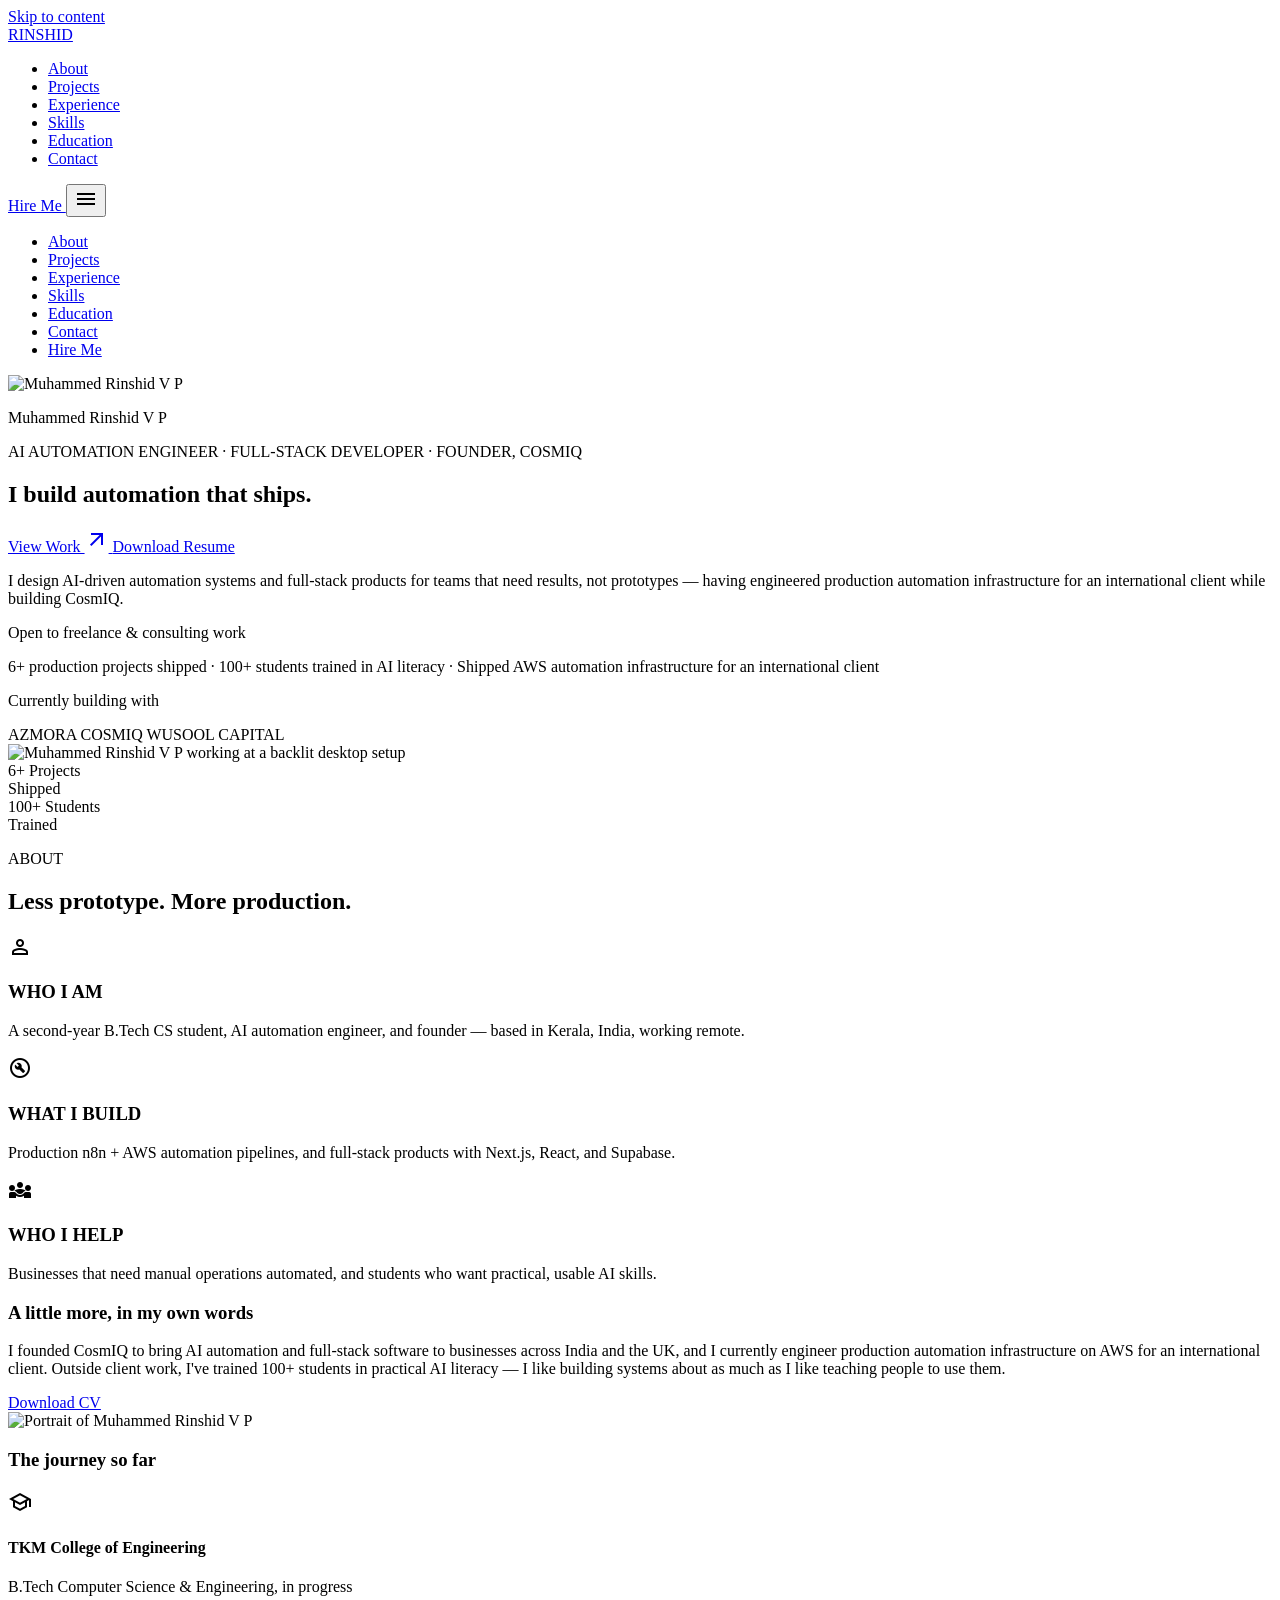
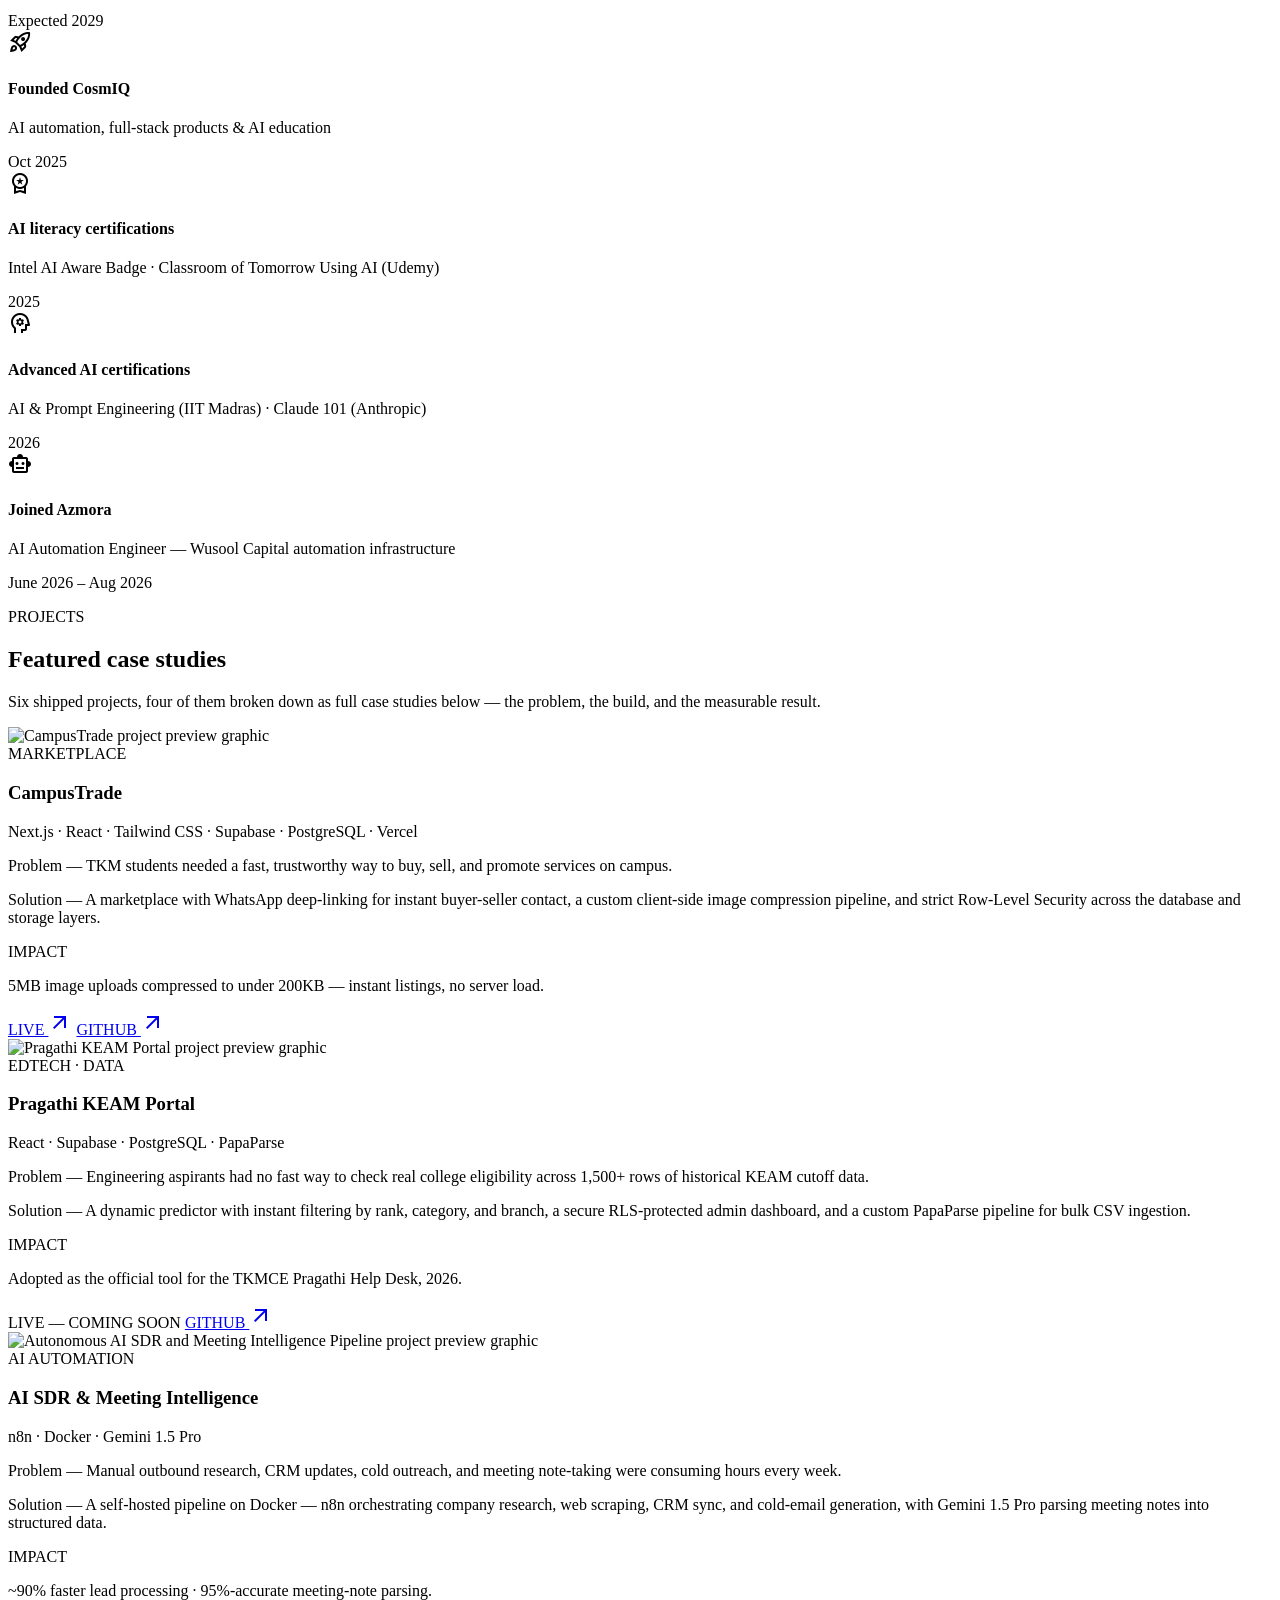
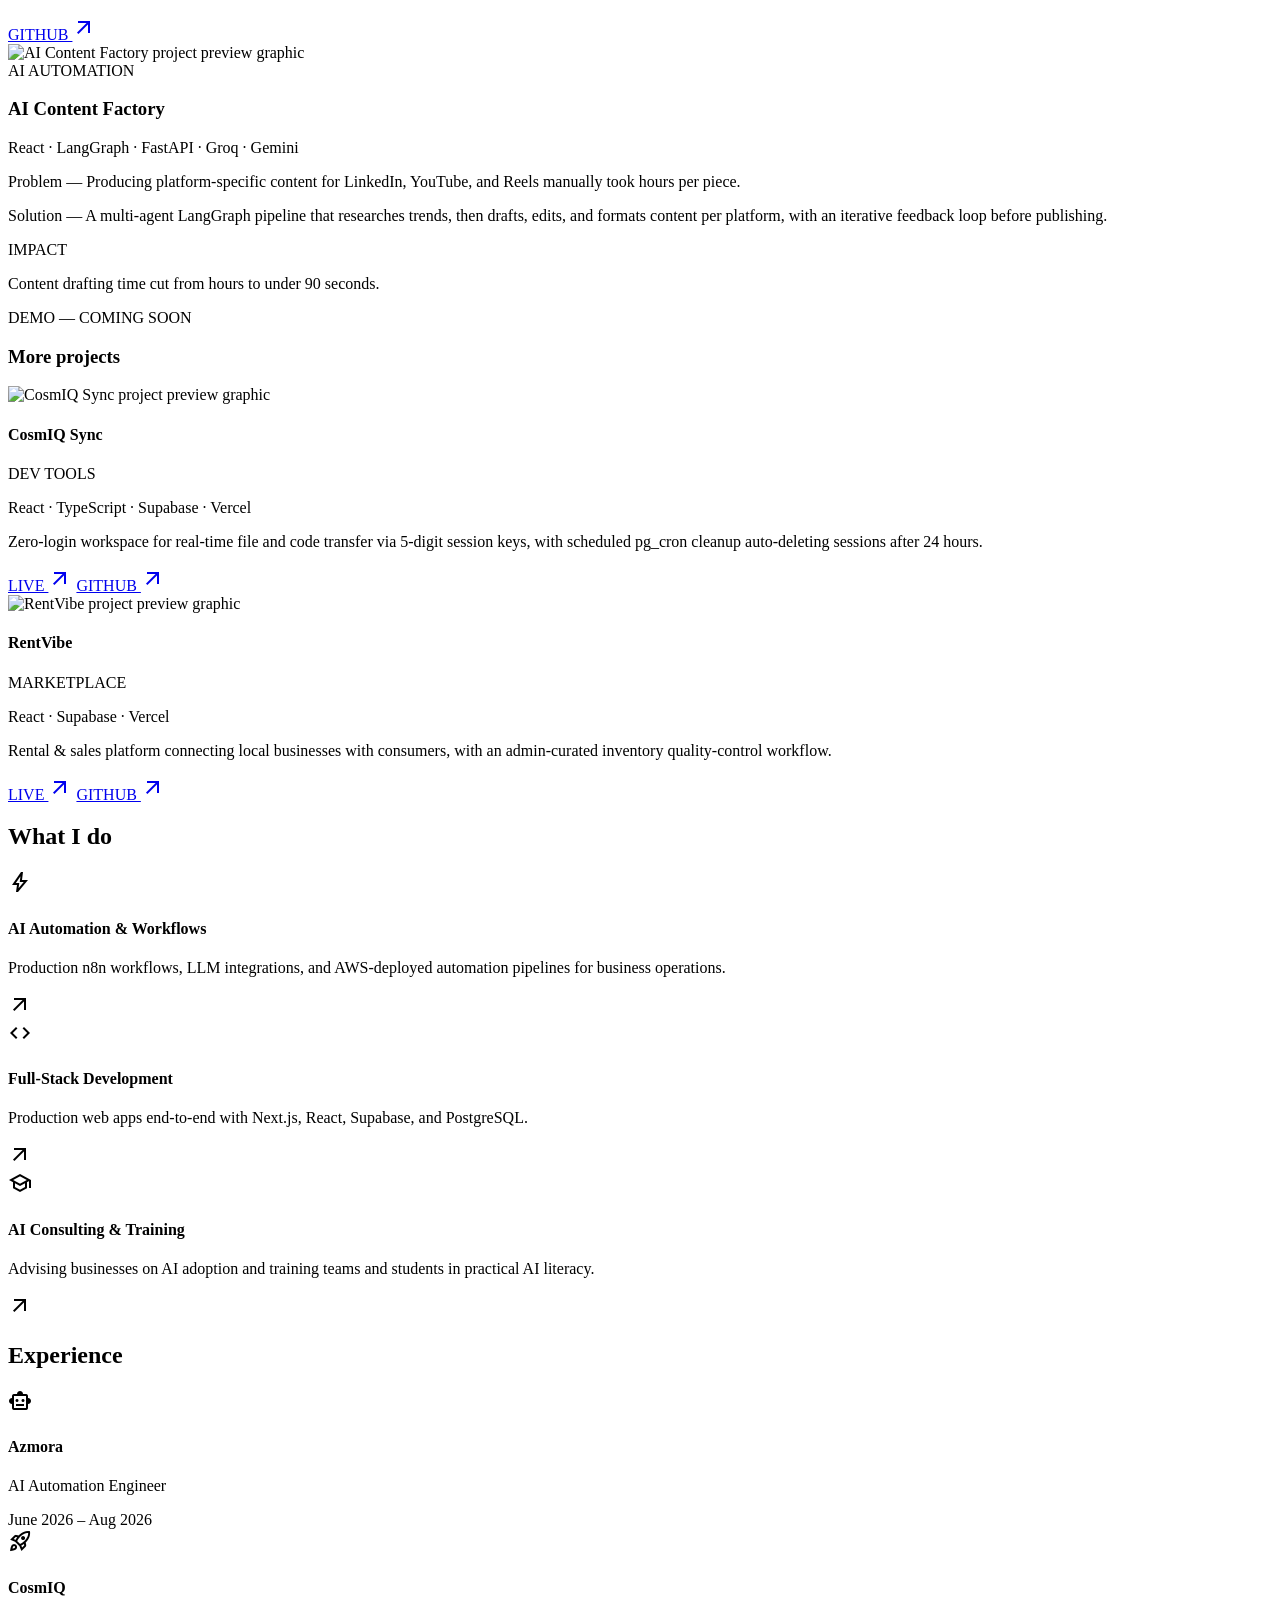
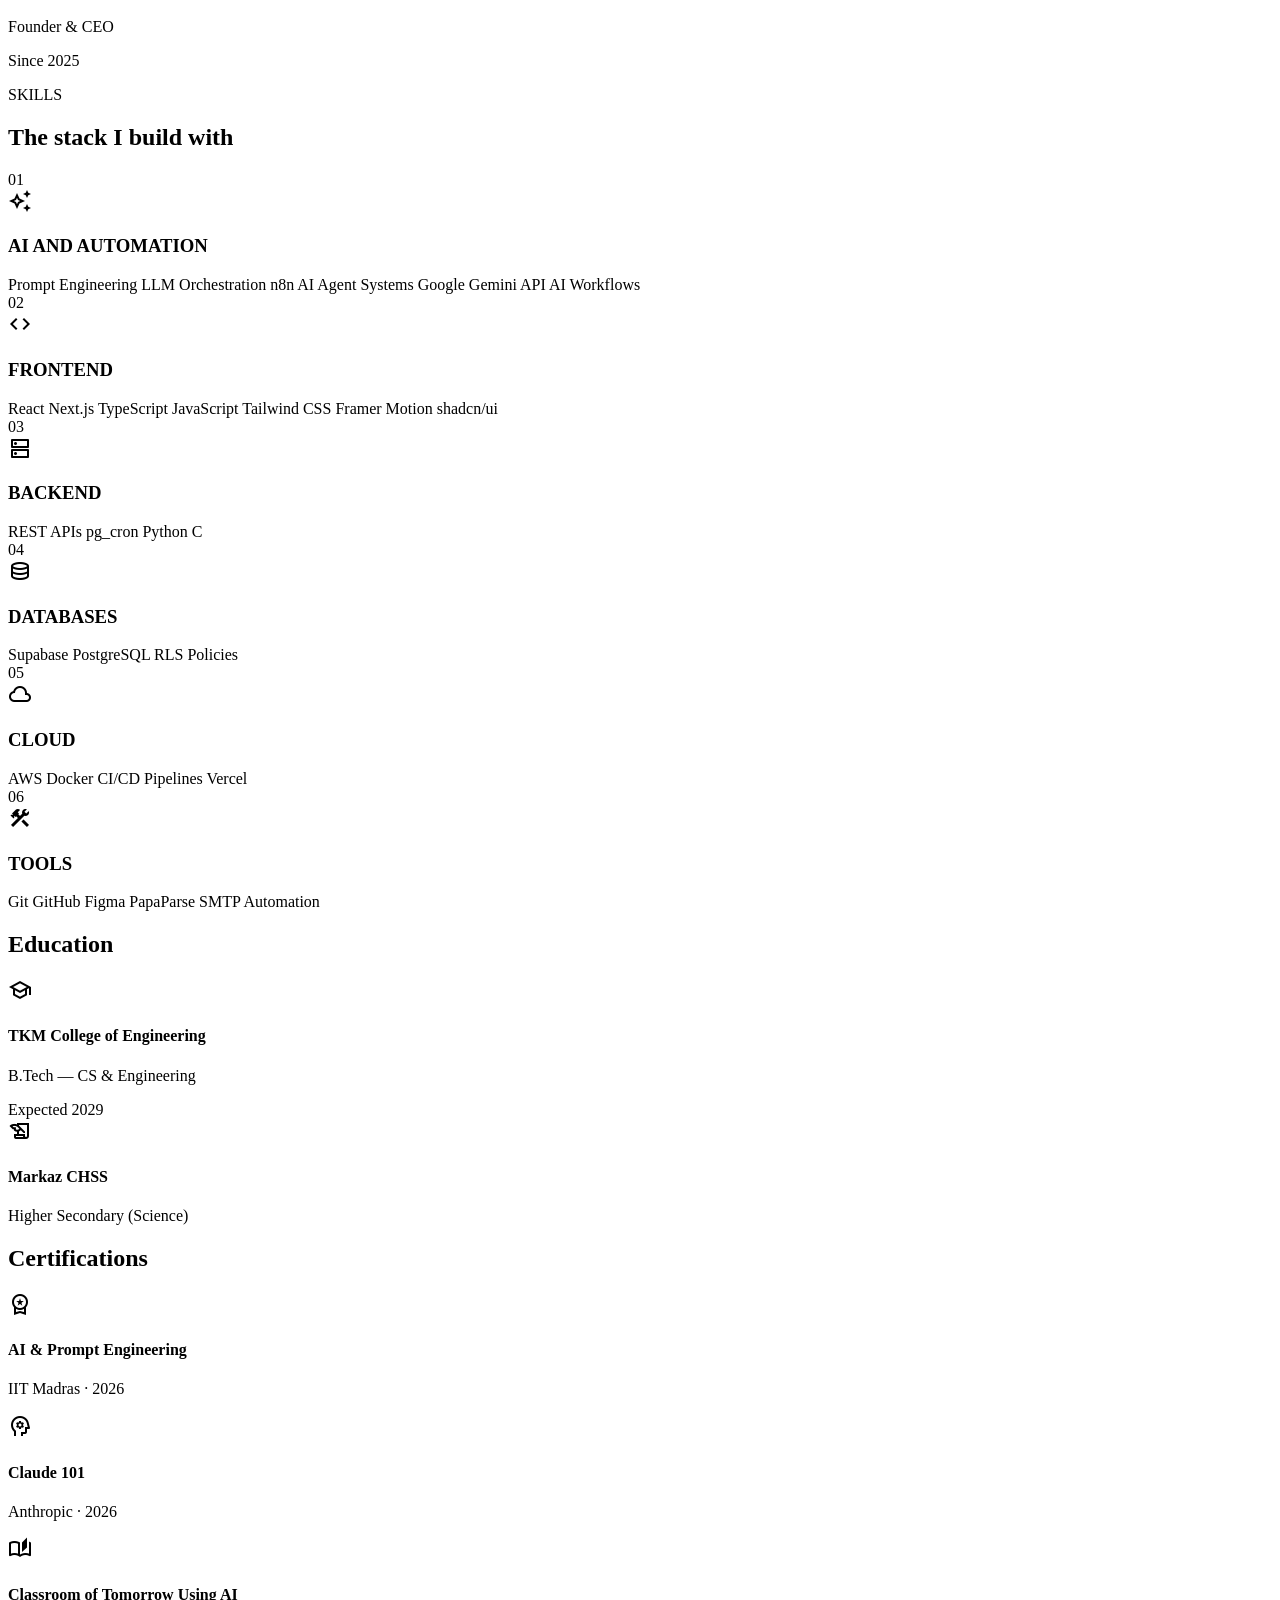
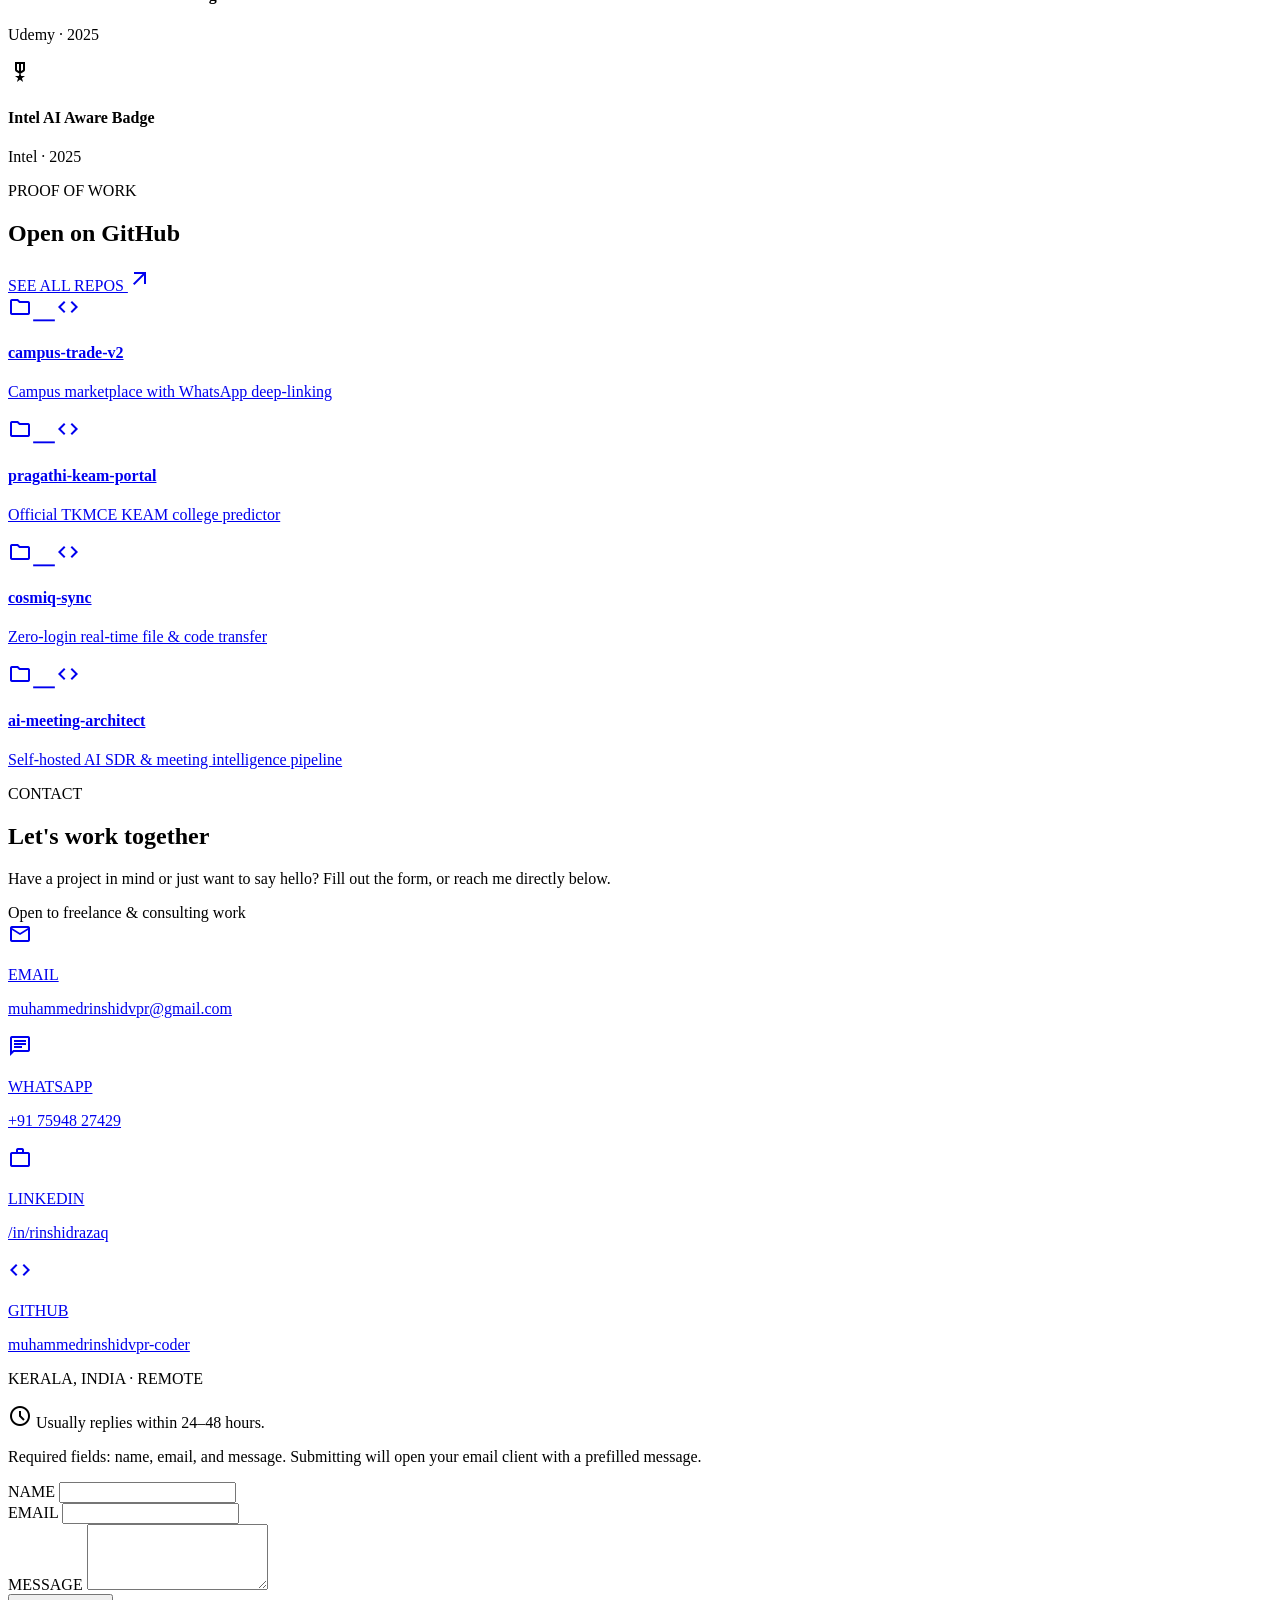
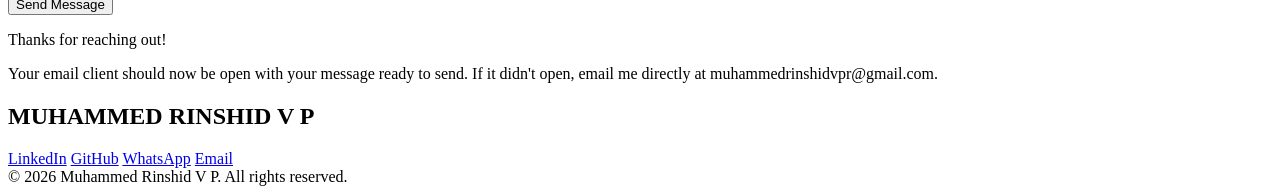
==== index.html @ 119c825e "Restore HTML portfolio; notebook moved to rinshid-note (rinshid-note.vercel.app)" ====
<!doctype html>
<html class="dark" lang="en">
  <head>
    <meta charset="utf-8" />
    <meta content="width=device-width, initial-scale=1.0" name="viewport" />
    <title>
      Muhammed Rinshid V P — AI Automation Engineer &amp; Full-Stack Developer
    </title>
    <meta
      name="description"
      content="Muhammed Rinshid V P — AI Automation Engineer, Full-Stack Developer, and Founder &amp; CEO of CosmIQ. Production n8n/AWS automation, Next.js/Supabase products, and 6 shipped projects with real impact."
    />
    <meta name="theme-color" content="#131313" />
    <meta
      property="og:title"
      content="Muhammed Rinshid V P — AI Automation Engineer & Full-Stack Developer"
    />
    <meta
      property="og:description"
      content="Production AI automation, full-stack web apps, and startup leadership. Explore case studies, experience, and contact information."
    />
    <meta property="og:image" content="images/hero.jpg" />
    <meta property="og:type" content="website" />
    <meta property="og:locale" content="en_US" />
    <meta property="og:site_name" content="Muhammed Rinshid V P" />
    <meta name="twitter:card" content="summary_large_image" />
    <meta
      name="twitter:title"
      content="Muhammed Rinshid V P — AI Automation Engineer & Full-Stack Developer"
    />
    <meta
      name="twitter:description"
      content="Production AI automation, full-stack web apps, and startup leadership. Explore case studies, experience, and contact information."
    />
    <link rel="preconnect" href="https://fonts.googleapis.com" />
    <link rel="preconnect" href="https://fonts.gstatic.com" crossorigin />
    <link
      rel="icon"
      href="data:image/svg+xml,%3Csvg xmlns='http://www.w3.org/2000/svg' viewBox='0 0 100 100'%3E%3Crect width='100' height='100' rx='16' fill='%230E0E0E'/%3E%3Ccircle cx='50' cy='50' r='28' fill='%23ff6b00'/%3E%3C/svg%3E"
    />
    <script type="application/ld+json">
      {
        "@context": "https://schema.org",
        "@type": "Person",
        "name": "Muhammed Rinshid V P",
        "jobTitle": "AI Automation Engineer & Full-Stack Developer",
        "email": "mailto:muhammedrinshidvpr@gmail.com",
        "address": {
          "@type": "PostalAddress",
          "addressRegion": "Kerala",
          "addressCountry": "IN"
        },
        "sameAs": [
          "https://linkedin.com/in/rinshidrazaq",
          "https://github.com/muhammedrinshidvpr-coder"
        ]
      }
    </script>
    <script src="https://cdn.tailwindcss.com?plugins=forms,container-queries"></script>
    <link
      href="https://fonts.googleapis.com/css2?family=Material+Symbols+Outlined:wght,FILL@100..700,0..1&amp;display=swap"
      rel="stylesheet"
    />
    <link
      href="https://fonts.googleapis.com/css2?family=Syne:wght@700;800&amp;family=Hanken+Grotesk:wght@400;500;600&amp;family=JetBrains+Mono:wght@500&amp;display=swap"
      rel="stylesheet"
    />
    <script id="tailwind-config">
      tailwind.config = {
        darkMode: "class",
        theme: {
          extend: {
            colors: {
              "secondary-fixed-dim": "#c6c6c7",
              "on-surface-variant": "#e2bfb0",
              "inverse-surface": "#e5e2e1",
              "secondary-fixed": "#e2e2e2",
              "on-error": "#690005",
              "on-secondary": "#2f3131",
              "inverse-primary": "#a04100",
              "on-secondary-fixed-variant": "#454747",
              "on-primary-fixed-variant": "#7a3000",
              "primary-fixed": "#ffdbcc",
              "on-secondary-container": "#b4b5b5",
              primary: "#ffb693",
              "surface-container-lowest": "#0e0e0e",
              surface: "#131313",
              "outline-variant": "#5a4136",
              "primary-fixed-dim": "#ffb693",
              "inverse-on-surface": "#313030",
              "tertiary-fixed-dim": "#c7c6c6",
              "surface-dim": "#131313",
              "surface-container-low": "#1c1b1b",
              "on-background": "#e5e2e1",
              tertiary: "#c7c6c6",
              "on-primary-fixed": "#351000",
              secondary: "#c6c6c7",
              "tertiary-fixed": "#e3e2e2",
              "on-tertiary-fixed": "#1b1c1c",
              "surface-container": "#201f1f",
              "on-secondary-fixed": "#1a1c1c",
              "surface-container-high": "#2a2a2a",
              outline: "#a98a7d",
              error: "#ffb4ab",
              "surface-tint": "#ffb693",
              "on-error-container": "#ffdad6",
              "on-surface": "#e5e2e1",
              "on-primary-container": "#572000",
              "error-container": "#93000a",
              "secondary-container": "#454747",
              "on-tertiary-container": "#303131",
              "on-tertiary": "#303031",
              "tertiary-container": "#999999",
              "surface-container-highest": "#353534",
              "primary-container": "#ff6b00",
              "surface-variant": "#353534",
              "on-tertiary-fixed-variant": "#464747",
              "on-primary": "#561f00",
              "surface-bright": "#3a3939",
              background: "#131313",
            },
            borderRadius: {
              DEFAULT: "0.125rem",
              lg: "0.25rem",
              xl: "0.5rem",
              full: "0.75rem",
            },
            spacing: {
              "section-gap-mobile": "72px",
              base: "8px",
              "container-max": "1280px",
              gutter: "24px",
              "section-gap-desktop": "160px",
            },
            fontFamily: {
              "display-lg": ["Syne"],
              "body-lg": ["Hanken Grotesk"],
              "headline-md": ["Syne"],
              "display-lg-mobile": ["Syne"],
              "headline-xl": ["Syne"],
              "label-caps": ["JetBrains Mono"],
              "body-md": ["Hanken Grotesk"],
            },
            fontSize: {
              "display-lg": [
                "76px",
                {
                  lineHeight: "1.08",
                  letterSpacing: "-0.02em",
                  fontWeight: "800",
                },
              ],
              "body-lg": [
                "18px",
                {
                  lineHeight: "1.6",
                  fontWeight: "400",
                },
              ],
              "headline-md": [
                "32px",
                {
                  lineHeight: "1.25",
                  fontWeight: "700",
                },
              ],
              "display-lg-mobile": [
                "36px",
                {
                  lineHeight: "1.18",
                  letterSpacing: "-0.01em",
                  fontWeight: "800",
                },
              ],
              "headline-xl": [
                "36px",
                {
                  lineHeight: "1.22",
                  fontWeight: "700",
                },
              ],
              "label-caps": [
                "12px",
                {
                  lineHeight: "1.0",
                  letterSpacing: "0.1em",
                  fontWeight: "500",
                },
              ],
              "body-md": [
                "16px",
                {
                  lineHeight: "1.6",
                  fontWeight: "400",
                },
              ],
            },
          },
        },
      };
    </script>
    <link rel="stylesheet" href="css/style.css" />
  </head>
  <body
    class="bg-surface-container-lowest font-body-md text-on-surface antialiased selection:bg-primary-container selection:text-surface-container-lowest"
  >
    <a href="#main-content" class="sr-only-focusable">Skip to content</a>
    <!-- TopNavBar -->
    <nav
      aria-label="Primary navigation"
      class="fixed w-full z-50 bg-background dark:bg-background border-b border-white/10 full-width top-0"
    >
      <div
        class="flex justify-between items-center w-full px-gutter py-5 max-w-container-max mx-auto"
      >
        <a
          class="font-display-lg text-2xl md:text-headline-md tracking-tighter text-on-surface dark:text-on-surface"
          href="#"
        >
          RINSHID
        </a>
        <nav
          class="hidden lg:flex items-center gap-7"
          aria-label="Primary site links"
        >
          <ul class="flex items-center gap-7">
            <li>
              <a
                class="font-label-caps text-label-caps text-on-surface-variant hover:text-primary transition-all duration-300"
                href="#about"
                >About</a
              >
            </li>
            <li>
              <a
                class="font-label-caps text-label-caps text-on-surface-variant hover:text-primary transition-all duration-300"
                href="#projects"
                >Projects</a
              >
            </li>
            <li>
              <a
                class="font-label-caps text-label-caps text-on-surface-variant hover:text-primary transition-all duration-300"
                href="#experience"
                >Experience</a
              >
            </li>
            <li>
              <a
                class="font-label-caps text-label-caps text-on-surface-variant hover:text-primary transition-all duration-300"
                href="#skills"
                >Skills</a
              >
            </li>
            <li>
              <a
                class="font-label-caps text-label-caps text-on-surface-variant hover:text-primary transition-all duration-300"
                href="#education"
                >Education</a
              >
            </li>
            <li>
              <a
                class="font-label-caps text-label-caps text-on-surface-variant hover:text-primary transition-all duration-300"
                href="#contact"
                >Contact</a
              >
            </li>
          </ul>
        </nav>
        <a
          class="hidden lg:inline-flex items-center justify-center bg-primary-container text-surface-container-lowest font-label-caps text-label-caps px-6 py-3 rounded hover:scale-95 transition-transform duration-300"
          href="#contact"
        >
          Hire Me
        </a>
        <button
          type="button"
          id="menu-toggle"
          aria-expanded="false"
          aria-controls="mobile-nav"
          aria-label="Toggle navigation"
          class="lg:hidden text-on-surface -mr-2 p-2"
        >
          <span class="material-symbols-outlined text-3xl">menu</span>
        </button>
      </div>
      <div
        id="mobile-nav"
        aria-hidden="true"
        class="lg:hidden flex-col gap-1 px-gutter pb-6 bg-background border-t border-white/10"
      >
        <ul class="flex flex-col gap-1 pt-4">
          <li>
            <a
              class="flex items-center py-3 font-label-caps text-label-caps text-on-surface-variant hover:text-primary transition-all duration-300"
              href="#about"
              >About</a
            >
          </li>
          <li>
            <a
              class="flex items-center py-3 font-label-caps text-label-caps text-on-surface-variant hover:text-primary transition-all duration-300"
              href="#projects"
              >Projects</a
            >
          </li>
          <li>
            <a
              class="flex items-center py-3 font-label-caps text-label-caps text-on-surface-variant hover:text-primary transition-all duration-300"
              href="#experience"
              >Experience</a
            >
          </li>
          <li>
            <a
              class="flex items-center py-3 font-label-caps text-label-caps text-on-surface-variant hover:text-primary transition-all duration-300"
              href="#skills"
              >Skills</a
            >
          </li>
          <li>
            <a
              class="flex items-center py-3 font-label-caps text-label-caps text-on-surface-variant hover:text-primary transition-all duration-300"
              href="#education"
              >Education</a
            >
          </li>
          <li>
            <a
              class="flex items-center py-3 font-label-caps text-label-caps text-on-surface-variant hover:text-primary transition-all duration-300"
              href="#contact"
              >Contact</a
            >
          </li>
          <li class="pt-2">
            <a
              class="flex items-center justify-center bg-primary-container text-surface-container-lowest font-label-caps text-label-caps px-6 py-4 rounded"
              href="#contact"
              >Hire Me</a
            >
          </li>
        </ul>
      </div>
    </nav>
    <main
      id="main-content"
      aria-label="Portfolio content"
      class="pt-[84px] md:pt-[100px]"
    >
      <!-- Hero Section -->
      <section
        class="scroll-mt-[84px] md:scroll-mt-[100px] max-w-container-max mx-auto px-gutter pt-12 md:pt-20 pb-section-gap-mobile md:pb-section-gap-desktop"
      >
        <div class="flex flex-col lg:flex-row gap-12 lg:gap-16 items-center">
          <div class="w-full lg:w-1/2 flex flex-col gap-6 relative z-10">
            <div class="flex items-center gap-4 order-1 lg:order-none">
              <div class="relative flex-shrink-0 lg:hidden">
                <div
                  aria-hidden="true"
                  class="absolute -inset-2 bg-primary-container/20 rounded-full blur-xl pointer-events-none"
                ></div>
                <img
                  src="images/portrait.jpg"
                  alt="Muhammed Rinshid V P"
                  width="200"
                  height="200"
                  loading="eager"
                  class="relative w-24 h-24 rounded-lg object-cover border border-white/10"
                />
              </div>
              <div class="flex flex-col gap-1">
                <p class="font-headline-md text-base leading-tight text-on-surface lg:hidden">
                  Muhammed Rinshid V P
                </p>
                <p
                  class="font-label-caps text-label-caps text-primary-container"
                >
                  AI AUTOMATION ENGINEER · FULL-STACK DEVELOPER · FOUNDER, COSMIQ
                </p>
              </div>
            </div>
            <h1
              class="order-2 lg:order-none font-display-lg-mobile md:font-display-lg text-display-lg-mobile md:text-display-lg text-on-surface"
            >
              I build automation that ships.
            </h1>
            <div class="order-3 lg:order-none flex flex-col sm:flex-row gap-3 mt-2">
              <a
                href="#projects"
                class="inline-flex items-center justify-center gap-2 w-full sm:w-auto bg-primary-container text-surface-container-lowest font-label-caps text-label-caps px-8 py-4 rounded hover:scale-[0.97] transition-transform duration-300 min-h-[48px]"
              >
                View Work
                <span class="material-symbols-outlined text-base"
                  >arrow_outward</span
                >
              </a>
              <a
                href="Rinshid_CV.html"
                target="_blank"
                rel="noopener"
                class="inline-flex items-center justify-center gap-2 w-full sm:w-auto bg-transparent border border-white/20 text-on-surface font-label-caps text-label-caps px-8 py-4 rounded hover:bg-on-surface hover:text-surface-container-lowest transition-colors duration-300 min-h-[48px]"
              >
                Download Resume
              </a>
            </div>
            <p class="order-4 lg:order-none font-body-lg text-body-lg text-on-surface-variant max-w-xl">
              I design AI-driven automation systems and full-stack products
              for teams that need results, not prototypes — having
              engineered production automation infrastructure for an
              international client while building CosmIQ.
            </p>
            <div
              class="order-5 lg:order-none inline-flex w-fit items-center gap-2 rounded-full border border-white/10 bg-surface px-4 py-2"
            >
              <span
                class="w-2 h-2 rounded-full bg-primary-container animate-pulse flex-shrink-0"
              ></span>
              <span class="font-label-caps text-label-caps text-on-surface-variant"
                >Open to freelance &amp; consulting work</span
              >
            </div>
            <p
              class="order-6 lg:order-none font-body-md text-sm text-on-surface-variant border-t border-white/10 pt-6 mt-2"
            >
              6+ production projects shipped · 100+ students trained in AI
              literacy · Shipped AWS automation infrastructure for an
              international client
            </p>
            <div class="order-7 lg:order-none flex flex-col gap-3 pt-2">
              <p class="font-label-caps text-label-caps text-on-surface-variant opacity-60">
                Currently building with
              </p>
              <div class="flex flex-wrap gap-3">
                <span
                  class="font-display-lg text-sm tracking-wide border border-white/10 bg-surface rounded px-4 py-2 text-on-surface-variant"
                  >AZMORA</span
                >
                <span
                  class="font-display-lg text-sm tracking-wide border border-white/10 bg-surface rounded px-4 py-2 text-on-surface-variant"
                  >COSMIQ</span
                >
                <span
                  class="font-display-lg text-sm tracking-wide border border-white/10 bg-surface rounded px-4 py-2 text-on-surface-variant"
                  >WUSOOL CAPITAL</span
                >
              </div>
            </div>
          </div>
          <div class="hidden lg:block lg:w-1/2 relative">
            <div
              aria-hidden="true"
              class="absolute -top-10 -right-10 w-64 h-64 bg-primary-container/20 rounded-full blur-3xl pointer-events-none"
            ></div>
            <div class="relative rounded-lg overflow-hidden border border-white/10">
              <img
                class="w-full h-auto object-cover aspect-[4/3] lg:aspect-[4/5]"
                alt="Muhammed Rinshid V P working at a backlit desktop setup"
                src="images/hero.jpg"
                width="1448"
                height="1086"
              />
              <div
                aria-hidden="true"
                class="absolute inset-0 bg-gradient-to-t from-surface-container-lowest/50 via-transparent to-transparent"
              ></div>
            </div>
            <div
              class="absolute -bottom-6 left-6 right-6 sm:right-auto flex flex-wrap gap-3"
            >
              <div
                class="bg-surface rounded px-6 py-4 flex items-center gap-3 border border-white/10"
              >
                <span class="font-headline-md text-2xl text-on-surface">6+</span>
                <span
                  class="font-body-md text-sm text-on-surface-variant leading-tight"
                  >Projects<br />Shipped</span
                >
              </div>
              <div
                class="bg-surface rounded px-6 py-4 flex items-center gap-3 border border-white/10"
              >
                <span class="font-headline-md text-2xl text-on-surface">100+</span>
                <span
                  class="font-body-md text-sm text-on-surface-variant leading-tight"
                  >Students<br />Trained</span
                >
              </div>
            </div>
          </div>
        </div>
      </section>
      <!-- About Section -->
      <section
        class="scroll-mt-[84px] md:scroll-mt-[100px] max-w-container-max mx-auto px-gutter py-section-gap-mobile md:py-section-gap-desktop border-t border-white/10"
        id="about"
      >
        <p class="font-label-caps text-label-caps text-primary-container mb-3">
          ABOUT
        </p>
        <h2
          class="font-headline-xl text-headline-xl text-on-surface mb-10 max-w-2xl"
        >
          Less prototype. More production.
        </h2>
        <div class="grid grid-cols-1 sm:grid-cols-3 gap-6 mb-16">
          <div
            class="hover-lift bg-surface rounded-lg border border-white/5 p-6"
          >
            <span
              class="material-symbols-outlined text-primary-container text-2xl mb-3 block"
              >person</span
            >
            <h3
              class="font-label-caps text-label-caps text-on-surface tracking-widest mb-2"
            >
              WHO I AM
            </h3>
            <p class="text-sm text-on-surface-variant">
              A second-year B.Tech CS student, AI automation engineer, and
              founder — based in Kerala, India, working remote.
            </p>
          </div>
          <div
            class="hover-lift bg-surface rounded-lg border border-white/5 p-6"
          >
            <span
              class="material-symbols-outlined text-primary-container text-2xl mb-3 block"
              >build_circle</span
            >
            <h3
              class="font-label-caps text-label-caps text-on-surface tracking-widest mb-2"
            >
              WHAT I BUILD
            </h3>
            <p class="text-sm text-on-surface-variant">
              Production n8n + AWS automation pipelines, and full-stack
              products with Next.js, React, and Supabase.
            </p>
          </div>
          <div
            class="hover-lift bg-surface rounded-lg border border-white/5 p-6"
          >
            <span
              class="material-symbols-outlined text-primary-container text-2xl mb-3 block"
              >diversity_3</span
            >
            <h3
              class="font-label-caps text-label-caps text-on-surface tracking-widest mb-2"
            >
              WHO I HELP
            </h3>
            <p class="text-sm text-on-surface-variant">
              Businesses that need manual operations automated, and students
              who want practical, usable AI skills.
            </p>
          </div>
        </div>
        <div class="grid grid-cols-1 md:grid-cols-2 gap-16 items-center mb-20">
          <div class="relative order-2 md:order-1">
            <h3 class="font-headline-md text-2xl md:text-headline-md text-on-surface mb-4">
              A little more, in my own words
            </h3>
            <p class="font-body-lg text-body-lg text-on-surface-variant mb-8">
              I founded CosmIQ to bring AI automation and full-stack software
              to businesses across India and the UK, and I currently
              engineer production automation infrastructure on AWS for an
              international client. Outside client work, I've trained 100+
              students in practical AI literacy — I like building systems
              about as much as I like teaching people to use them.
            </p>
            <a
              class="inline-flex items-center justify-center gap-2 w-full sm:w-auto bg-transparent border border-white/20 text-on-surface font-label-caps text-label-caps px-8 py-4 rounded hover:bg-on-surface hover:text-surface-container-lowest transition-colors duration-300 min-h-[48px]"
              href="Rinshid_CV.html"
              target="_blank"
              rel="noopener"
            >
              Download CV
            </a>
          </div>
          <div class="relative order-1 md:order-2 max-w-sm mx-auto md:max-w-none">
            <div
              class="absolute inset-0 border border-primary-container translate-x-4 translate-y-4 rounded-lg z-0"
              aria-hidden="true"
            ></div>
            <img
              alt="Portrait of Muhammed Rinshid V P"
              class="relative z-10 w-full h-auto object-cover rounded-lg aspect-square"
              src="images/portrait.jpg"
              width="900"
              height="900"
              loading="lazy"
            />
          </div>
        </div>
        <!-- Journey timeline -->
        <div>
          <h3 class="font-headline-md text-2xl md:text-headline-md text-on-surface mb-8">
            The journey so far
          </h3>
          <div class="flex flex-col">
            <div
              class="flex flex-col sm:flex-row sm:justify-between sm:items-center gap-2 sm:gap-4 py-6 divider hover:bg-surface transition-colors duration-300 px-4 -mx-4"
            >
              <div class="flex items-center gap-4">
                <span
                  class="flex items-center justify-center w-10 h-10 rounded bg-primary-container/10 flex-shrink-0"
                >
                  <span
                    class="material-symbols-outlined text-primary-container text-xl"
                    >school</span
                  >
                </span>
                <div>
                  <h4 class="font-headline-md text-base md:text-lg text-on-surface">
                    TKM College of Engineering
                  </h4>
                  <p class="text-sm text-on-surface-variant">
                    B.Tech Computer Science &amp; Engineering, in progress
                  </p>
                </div>
              </div>
              <span
                class="font-label-caps text-label-caps text-on-surface-variant opacity-60 flex-shrink-0"
                >Expected 2029</span
              >
            </div>
            <div
              class="flex flex-col sm:flex-row sm:justify-between sm:items-center gap-2 sm:gap-4 py-6 divider hover:bg-surface transition-colors duration-300 px-4 -mx-4"
            >
              <div class="flex items-center gap-4">
                <span
                  class="flex items-center justify-center w-10 h-10 rounded bg-primary-container/10 flex-shrink-0"
                >
                  <span
                    class="material-symbols-outlined text-primary-container text-xl"
                    >rocket_launch</span
                  >
                </span>
                <div>
                  <h4 class="font-headline-md text-base md:text-lg text-on-surface">
                    Founded CosmIQ
                  </h4>
                  <p class="text-sm text-on-surface-variant">
                    AI automation, full-stack products &amp; AI education
                  </p>
                </div>
              </div>
              <span
                class="font-label-caps text-label-caps text-on-surface-variant opacity-60 flex-shrink-0"
                >Oct 2025</span
              >
            </div>
            <div
              class="flex flex-col sm:flex-row sm:justify-between sm:items-center gap-2 sm:gap-4 py-6 divider hover:bg-surface transition-colors duration-300 px-4 -mx-4"
            >
              <div class="flex items-center gap-4">
                <span
                  class="flex items-center justify-center w-10 h-10 rounded bg-primary-container/10 flex-shrink-0"
                >
                  <span
                    class="material-symbols-outlined text-primary-container text-xl"
                    >workspace_premium</span
                  >
                </span>
                <div>
                  <h4 class="font-headline-md text-base md:text-lg text-on-surface">
                    AI literacy certifications
                  </h4>
                  <p class="text-sm text-on-surface-variant">
                    Intel AI Aware Badge · Classroom of Tomorrow Using AI
                    (Udemy)
                  </p>
                </div>
              </div>
              <span
                class="font-label-caps text-label-caps text-on-surface-variant opacity-60 flex-shrink-0"
                >2025</span
              >
            </div>
            <div
              class="flex flex-col sm:flex-row sm:justify-between sm:items-center gap-2 sm:gap-4 py-6 divider hover:bg-surface transition-colors duration-300 px-4 -mx-4"
            >
              <div class="flex items-center gap-4">
                <span
                  class="flex items-center justify-center w-10 h-10 rounded bg-primary-container/10 flex-shrink-0"
                >
                  <span
                    class="material-symbols-outlined text-primary-container text-xl"
                    >psychology</span
                  >
                </span>
                <div>
                  <h4 class="font-headline-md text-base md:text-lg text-on-surface">
                    Advanced AI certifications
                  </h4>
                  <p class="text-sm text-on-surface-variant">
                    AI &amp; Prompt Engineering (IIT Madras) · Claude 101
                    (Anthropic)
                  </p>
                </div>
              </div>
              <span
                class="font-label-caps text-label-caps text-on-surface-variant opacity-60 flex-shrink-0"
                >2026</span
              >
            </div>
            <div
              class="flex flex-col sm:flex-row sm:justify-between sm:items-center gap-2 sm:gap-4 py-6 divider hover:bg-surface transition-colors duration-300 px-4 -mx-4"
            >
              <div class="flex items-center gap-4">
                <span
                  class="flex items-center justify-center w-10 h-10 rounded bg-primary-container/10 flex-shrink-0"
                >
                  <span
                    class="material-symbols-outlined text-primary-container text-xl"
                    >smart_toy</span
                  >
                </span>
                <div>
                  <h4 class="font-headline-md text-base md:text-lg text-on-surface">
                    Joined Azmora
                  </h4>
                  <p class="text-sm text-on-surface-variant">
                    AI Automation Engineer — Wusool Capital automation
                    infrastructure
                  </p>
                </div>
              </div>
              <span
                class="font-label-caps text-label-caps text-on-surface-variant opacity-60 flex-shrink-0"
                >June 2026 – Aug 2026</span
              >
            </div>
          </div>
        </div>
      </section>
      <!-- Projects Section -->
      <section
        class="scroll-mt-[84px] md:scroll-mt-[100px] max-w-container-max mx-auto px-gutter py-section-gap-mobile md:py-section-gap-desktop border-t border-white/10"
        id="projects"
      >
        <p class="font-label-caps text-label-caps text-primary-container mb-3">
          PROJECTS
        </p>
        <h2 class="font-headline-xl text-headline-xl text-on-surface mb-4">
          Featured case studies
        </h2>
        <p class="font-body-lg text-body-lg text-on-surface-variant max-w-2xl mb-12">
          Six shipped projects, four of them broken down as full case
          studies below — the problem, the build, and the measurable
          result.
        </p>
        <div class="grid grid-cols-1 lg:grid-cols-2 gap-8 mb-8">
          <!-- Featured Project 1: CampusTrade -->
          <div
            class="hover-lift group flex flex-col bg-surface rounded-lg overflow-hidden border border-white/5"
          >
            <div class="aspect-video overflow-hidden">
              <img
                class="w-full h-full object-cover group-hover:scale-105 transition-transform duration-700"
                alt="CampusTrade project preview graphic"
                src="images/project-3.svg"
                width="800"
                height="450"
                loading="lazy"
              />
            </div>
            <div class="p-6 md:p-8 flex flex-col gap-4 flex-1">
              <div>
                <span
                  class="font-label-caps text-label-caps text-primary-container"
                  >MARKETPLACE</span
                >
                <h3
                  class="font-headline-md text-2xl md:text-headline-md text-on-surface leading-tight mt-1"
                >
                  CampusTrade
                </h3>
              </div>
              <p class="text-xs text-on-surface-variant opacity-80">
                Next.js · React · Tailwind CSS · Supabase · PostgreSQL ·
                Vercel
              </p>
              <div class="flex flex-col gap-3 text-sm">
                <p class="text-on-surface-variant">
                  <span class="text-on-surface font-semibold">Problem —</span>
                  TKM students needed a fast, trustworthy way to buy, sell,
                  and promote services on campus.
                </p>
                <p class="text-on-surface-variant">
                  <span class="text-on-surface font-semibold">Solution —</span>
                  A marketplace with WhatsApp deep-linking for instant
                  buyer-seller contact, a custom client-side image
                  compression pipeline, and strict Row-Level Security across
                  the database and storage layers.
                </p>
              </div>
              <div
                class="rounded border border-primary-container/30 bg-primary-container/5 px-4 py-3"
              >
                <p class="text-xs font-label-caps text-label-caps text-primary-container mb-1">
                  IMPACT
                </p>
                <p class="text-sm text-on-surface">
                  5MB image uploads compressed to under 200KB — instant
                  listings, no server load.
                </p>
              </div>
              <div class="flex gap-4 mt-auto pt-2">
                <a
                  href="https://campustrade-cosmiq.vercel.app/"
                  target="_blank"
                  rel="noopener"
                  class="font-label-caps text-label-caps text-on-surface inline-flex items-center gap-1 hover:text-primary-container transition-colors"
                  >LIVE
                  <span class="material-symbols-outlined text-sm"
                    >arrow_outward</span
                  ></a
                >
                <a
                  href="https://github.com/muhammedrinshidvpr-coder/campus-trade-v2"
                  target="_blank"
                  rel="noopener"
                  class="font-label-caps text-label-caps text-on-surface inline-flex items-center gap-1 hover:text-primary-container transition-colors"
                  >GITHUB
                  <span class="material-symbols-outlined text-sm"
                    >arrow_outward</span
                  ></a
                >
              </div>
            </div>
          </div>
          <!-- Featured Project 2: Pragathi KEAM Portal -->
          <div
            class="hover-lift group flex flex-col bg-surface rounded-lg overflow-hidden border border-white/5"
          >
            <div class="aspect-video overflow-hidden">
              <img
                class="w-full h-full object-cover group-hover:scale-105 transition-transform duration-700"
                alt="Pragathi KEAM Portal project preview graphic"
                src="images/project-2.svg"
                width="800"
                height="450"
                loading="lazy"
              />
            </div>
            <div class="p-6 md:p-8 flex flex-col gap-4 flex-1">
              <div>
                <span
                  class="font-label-caps text-label-caps text-primary-container"
                  >EDTECH · DATA</span
                >
                <h3
                  class="font-headline-md text-2xl md:text-headline-md text-on-surface leading-tight mt-1"
                >
                  Pragathi KEAM Portal
                </h3>
              </div>
              <p class="text-xs text-on-surface-variant opacity-80">
                React · Supabase · PostgreSQL · PapaParse
              </p>
              <div class="flex flex-col gap-3 text-sm">
                <p class="text-on-surface-variant">
                  <span class="text-on-surface font-semibold">Problem —</span>
                  Engineering aspirants had no fast way to check real college
                  eligibility across 1,500+ rows of historical KEAM cutoff
                  data.
                </p>
                <p class="text-on-surface-variant">
                  <span class="text-on-surface font-semibold">Solution —</span>
                  A dynamic predictor with instant filtering by rank,
                  category, and branch, a secure RLS-protected admin
                  dashboard, and a custom PapaParse pipeline for bulk CSV
                  ingestion.
                </p>
              </div>
              <div
                class="rounded border border-primary-container/30 bg-primary-container/5 px-4 py-3"
              >
                <p class="text-xs font-label-caps text-label-caps text-primary-container mb-1">
                  IMPACT
                </p>
                <p class="text-sm text-on-surface">
                  Adopted as the official tool for the TKMCE Pragathi Help
                  Desk, 2026.
                </p>
              </div>
              <div class="flex gap-4 mt-auto pt-2">
                <span
                  class="coming-soon font-label-caps text-label-caps text-on-surface-variant inline-flex items-center gap-1"
                  >LIVE — COMING SOON</span
                >
                <a
                  href="https://github.com/muhammedrinshidvpr-coder/pragathi-keam-portal"
                  target="_blank"
                  rel="noopener"
                  class="font-label-caps text-label-caps text-on-surface inline-flex items-center gap-1 hover:text-primary-container transition-colors"
                  >GITHUB
                  <span class="material-symbols-outlined text-sm"
                    >arrow_outward</span
                  ></a
                >
              </div>
            </div>
          </div>
          <!-- Featured Project 3: AI SDR & Meeting Intelligence -->
          <div
            class="hover-lift group flex flex-col bg-surface rounded-lg overflow-hidden border border-white/5"
          >
            <div class="aspect-video overflow-hidden">
              <img
                class="w-full h-full object-cover group-hover:scale-105 transition-transform duration-700"
                alt="Autonomous AI SDR and Meeting Intelligence Pipeline project preview graphic"
                src="images/project-5.svg"
                width="800"
                height="450"
                loading="lazy"
              />
            </div>
            <div class="p-6 md:p-8 flex flex-col gap-4 flex-1">
              <div>
                <span
                  class="font-label-caps text-label-caps text-primary-container"
                  >AI AUTOMATION</span
                >
                <h3
                  class="font-headline-md text-2xl md:text-headline-md text-on-surface leading-tight mt-1"
                >
                  AI SDR &amp; Meeting Intelligence
                </h3>
              </div>
              <p class="text-xs text-on-surface-variant opacity-80">
                n8n · Docker · Gemini 1.5 Pro
              </p>
              <div class="flex flex-col gap-3 text-sm">
                <p class="text-on-surface-variant">
                  <span class="text-on-surface font-semibold">Problem —</span>
                  Manual outbound research, CRM updates, cold outreach, and
                  meeting note-taking were consuming hours every week.
                </p>
                <p class="text-on-surface-variant">
                  <span class="text-on-surface font-semibold">Solution —</span>
                  A self-hosted pipeline on Docker — n8n orchestrating
                  company research, web scraping, CRM sync, and cold-email
                  generation, with Gemini 1.5 Pro parsing meeting notes into
                  structured data.
                </p>
              </div>
              <div
                class="rounded border border-primary-container/30 bg-primary-container/5 px-4 py-3"
              >
                <p class="text-xs font-label-caps text-label-caps text-primary-container mb-1">
                  IMPACT
                </p>
                <p class="text-sm text-on-surface">
                  ~90% faster lead processing · 95%-accurate meeting-note
                  parsing.
                </p>
              </div>
              <div class="flex gap-4 mt-auto pt-2">
                <a
                  href="https://github.com/muhammedrinshidvpr-coder/ai-meeting-architect"
                  target="_blank"
                  rel="noopener"
                  class="font-label-caps text-label-caps text-on-surface inline-flex items-center gap-1 hover:text-primary-container transition-colors"
                  >GITHUB
                  <span class="material-symbols-outlined text-sm"
                    >arrow_outward</span
                  ></a
                >
              </div>
            </div>
          </div>
          <!-- Featured Project 4: AI Content Factory -->
          <div
            class="hover-lift group flex flex-col bg-surface rounded-lg overflow-hidden border border-white/5"
          >
            <div class="aspect-video overflow-hidden">
              <img
                class="w-full h-full object-cover group-hover:scale-105 transition-transform duration-700"
                alt="AI Content Factory project preview graphic"
                src="images/project-1.svg"
                width="800"
                height="450"
                loading="lazy"
              />
            </div>
            <div class="p-6 md:p-8 flex flex-col gap-4 flex-1">
              <div>
                <span
                  class="font-label-caps text-label-caps text-primary-container"
                  >AI AUTOMATION</span
                >
                <h3
                  class="font-headline-md text-2xl md:text-headline-md text-on-surface leading-tight mt-1"
                >
                  AI Content Factory
                </h3>
              </div>
              <p class="text-xs text-on-surface-variant opacity-80">
                React · LangGraph · FastAPI · Groq · Gemini
              </p>
              <div class="flex flex-col gap-3 text-sm">
                <p class="text-on-surface-variant">
                  <span class="text-on-surface font-semibold">Problem —</span>
                  Producing platform-specific content for LinkedIn, YouTube,
                  and Reels manually took hours per piece.
                </p>
                <p class="text-on-surface-variant">
                  <span class="text-on-surface font-semibold">Solution —</span>
                  A multi-agent LangGraph pipeline that researches trends,
                  then drafts, edits, and formats content per platform, with
                  an iterative feedback loop before publishing.
                </p>
              </div>
              <div
                class="rounded border border-primary-container/30 bg-primary-container/5 px-4 py-3"
              >
                <p class="text-xs font-label-caps text-label-caps text-primary-container mb-1">
                  IMPACT
                </p>
                <p class="text-sm text-on-surface">
                  Content drafting time cut from hours to under 90 seconds.
                </p>
              </div>
              <div class="flex gap-4 mt-auto pt-2">
                <span
                  class="coming-soon font-label-caps text-label-caps text-on-surface-variant inline-flex items-center gap-1"
                  >DEMO — COMING SOON</span
                >
              </div>
            </div>
          </div>
        </div>
        <!-- More Projects -->
        <h3 class="font-headline-md text-2xl md:text-headline-md text-on-surface mb-6 mt-16">
          More projects
        </h3>
        <div class="grid grid-cols-1 md:grid-cols-2 gap-8">
          <!-- More Project 1: CosmIQ Sync -->
          <div
            class="hover-lift group flex flex-col bg-surface rounded-lg overflow-hidden border border-white/5"
          >
            <div class="aspect-video overflow-hidden">
              <img
                class="w-full h-full object-cover group-hover:scale-105 transition-transform duration-700"
                alt="CosmIQ Sync project preview graphic"
                src="images/project-4.svg"
                width="800"
                height="450"
                loading="lazy"
              />
            </div>
            <div class="p-6 md:p-8 flex flex-col gap-2 flex-1">
              <h4
                class="font-headline-md text-2xl md:text-headline-md text-on-surface leading-tight"
              >
                CosmIQ Sync
              </h4>
              <span
                class="font-label-caps text-label-caps text-primary-container"
                >DEV TOOLS</span
              >
              <p class="text-xs text-on-surface-variant opacity-80">
                React · TypeScript · Supabase · Vercel
              </p>
              <p class="text-sm text-on-surface-variant mt-1">
                Zero-login workspace for real-time file and code transfer via
                5-digit session keys, with scheduled pg_cron cleanup
                auto-deleting sessions after 24 hours.
              </p>
              <div class="flex gap-4 mt-auto pt-4">
                <a
                  href="https://cosmiq-sync.vercel.app/"
                  target="_blank"
                  rel="noopener"
                  class="font-label-caps text-label-caps text-on-surface inline-flex items-center gap-1 hover:text-primary-container transition-colors"
                  >LIVE
                  <span class="material-symbols-outlined text-sm"
                    >arrow_outward</span
                  ></a
                >
                <a
                  href="https://github.com/muhammedrinshidvpr-coder/cosmiq-sync"
                  target="_blank"
                  rel="noopener"
                  class="font-label-caps text-label-caps text-on-surface inline-flex items-center gap-1 hover:text-primary-container transition-colors"
                  >GITHUB
                  <span class="material-symbols-outlined text-sm"
                    >arrow_outward</span
                  ></a
                >
              </div>
            </div>
          </div>
          <!-- More Project 2: RentVibe -->
          <div
            class="hover-lift group flex flex-col bg-surface rounded-lg overflow-hidden border border-white/5"
          >
            <div class="aspect-video overflow-hidden">
              <img
                class="w-full h-full object-cover group-hover:scale-105 transition-transform duration-700"
                alt="RentVibe project preview graphic"
                src="images/project-6.svg"
                width="800"
                height="450"
                loading="lazy"
              />
            </div>
            <div class="p-6 md:p-8 flex flex-col gap-2 flex-1">
              <h4
                class="font-headline-md text-2xl md:text-headline-md text-on-surface leading-tight"
              >
                RentVibe
              </h4>
              <span
                class="font-label-caps text-label-caps text-primary-container"
                >MARKETPLACE</span
              >
              <p class="text-xs text-on-surface-variant opacity-80">
                React · Supabase · Vercel
              </p>
              <p class="text-sm text-on-surface-variant mt-1">
                Rental &amp; sales platform connecting local businesses with
                consumers, with an admin-curated inventory quality-control
                workflow.
              </p>
              <div class="flex gap-4 mt-auto pt-4">
                <a
                  href="https://rentvibe.vercel.app/"
                  target="_blank"
                  rel="noopener"
                  class="font-label-caps text-label-caps text-on-surface inline-flex items-center gap-1 hover:text-primary-container transition-colors"
                  >LIVE
                  <span class="material-symbols-outlined text-sm"
                    >arrow_outward</span
                  ></a
                >
                <a
                  href="https://github.com/muhammedrinshidvpr-coder/rentvibe-landing"
                  target="_blank"
                  rel="noopener"
                  class="font-label-caps text-label-caps text-on-surface inline-flex items-center gap-1 hover:text-primary-container transition-colors"
                  >GITHUB
                  <span class="material-symbols-outlined text-sm"
                    >arrow_outward</span
                  ></a
                >
              </div>
            </div>
          </div>
        </div>
      </section>
      <!-- What I Do & Experience Split Section -->
      <section
        class="scroll-mt-[84px] md:scroll-mt-[100px] max-w-container-max mx-auto px-gutter py-section-gap-mobile md:py-section-gap-desktop border-t border-white/10"
        id="experience"
      >
        <div class="grid grid-cols-1 lg:grid-cols-2 gap-16">
          <!-- What I Do -->
          <div>
            <h2 class="font-headline-xl text-headline-xl text-on-surface mb-12">
              What I do
            </h2>
            <div class="flex flex-col">
              <div
                class="group flex justify-between items-center gap-4 py-6 divider hover:bg-surface transition-colors duration-300 px-4 -mx-4 cursor-pointer"
              >
                <div class="flex items-center gap-4">
                  <span
                    class="flex items-center justify-center w-10 h-10 rounded bg-primary-container/10 flex-shrink-0"
                  >
                    <span
                      class="material-symbols-outlined text-primary-container text-xl"
                      >bolt</span
                    >
                  </span>
                  <h4
                    class="font-headline-md text-lg md:text-headline-md text-on-surface group-hover:text-primary-container transition-colors"
                  >
                    AI Automation &amp; Workflows
                  </h4>
                </div>
                <div class="flex items-center gap-4 text-on-surface-variant">
                  <p class="text-sm max-w-xs hidden md:block">
                    Production n8n workflows, LLM integrations, and
                    AWS-deployed automation pipelines for business
                    operations.
                  </p>
                  <span
                    class="material-symbols-outlined group-hover:text-primary-container transition-colors"
                    >arrow_outward</span
                  >
                </div>
              </div>
              <div
                class="group flex justify-between items-center gap-4 py-6 divider hover:bg-surface transition-colors duration-300 px-4 -mx-4 cursor-pointer"
              >
                <div class="flex items-center gap-4">
                  <span
                    class="flex items-center justify-center w-10 h-10 rounded bg-primary-container/10 flex-shrink-0"
                  >
                    <span
                      class="material-symbols-outlined text-primary-container text-xl"
                      >code</span
                    >
                  </span>
                  <h4
                    class="font-headline-md text-lg md:text-headline-md text-on-surface group-hover:text-primary-container transition-colors"
                  >
                    Full-Stack Development
                  </h4>
                </div>
                <div class="flex items-center gap-4 text-on-surface-variant">
                  <p class="text-sm max-w-xs hidden md:block">
                    Production web apps end-to-end with Next.js, React,
                    Supabase, and PostgreSQL.
                  </p>
                  <span
                    class="material-symbols-outlined group-hover:text-primary-container transition-colors"
                    >arrow_outward</span
                  >
                </div>
              </div>
              <div
                class="group flex justify-between items-center gap-4 py-6 divider hover:bg-surface transition-colors duration-300 px-4 -mx-4 cursor-pointer"
              >
                <div class="flex items-center gap-4">
                  <span
                    class="flex items-center justify-center w-10 h-10 rounded bg-primary-container/10 flex-shrink-0"
                  >
                    <span
                      class="material-symbols-outlined text-primary-container text-xl"
                      >school</span
                    >
                  </span>
                  <h4
                    class="font-headline-md text-lg md:text-headline-md text-on-surface group-hover:text-primary-container transition-colors"
                  >
                    AI Consulting &amp; Training
                  </h4>
                </div>
                <div class="flex items-center gap-4 text-on-surface-variant">
                  <p class="text-sm max-w-xs hidden md:block">
                    Advising businesses on AI adoption and training teams and
                    students in practical AI literacy.
                  </p>
                  <span
                    class="material-symbols-outlined group-hover:text-primary-container transition-colors"
                    >arrow_outward</span
                  >
                </div>
              </div>
            </div>
          </div>
          <!-- Experience -->
          <div>
            <h2 class="font-headline-xl text-headline-xl text-on-surface mb-12">
              Experience
            </h2>
            <div class="flex flex-col">
              <div
                class="flex flex-col sm:flex-row sm:justify-between sm:items-center gap-2 sm:gap-4 py-6 divider hover:bg-surface transition-colors duration-300 px-4 -mx-4"
              >
                <div class="flex items-center gap-4">
                  <span
                    class="flex items-center justify-center w-10 h-10 rounded bg-primary-container/10 flex-shrink-0"
                  >
                    <span
                      class="material-symbols-outlined text-primary-container text-xl"
                      >smart_toy</span
                    >
                  </span>
                  <h4 class="font-headline-md text-lg md:text-headline-md text-on-surface">
                    Azmora
                  </h4>
                </div>
                <div class="sm:text-right flex-shrink-0">
                  <p class="font-body-md text-body-md text-on-surface-variant">
                    AI Automation Engineer
                  </p>
                  <span
                    class="font-label-caps text-label-caps text-on-surface-variant opacity-60"
                    >June 2026 – Aug 2026</span
                  >
                </div>
              </div>
              <div
                class="flex flex-col sm:flex-row sm:justify-between sm:items-center gap-2 sm:gap-4 py-6 divider hover:bg-surface transition-colors duration-300 px-4 -mx-4"
              >
                <div class="flex items-center gap-4">
                  <span
                    class="flex items-center justify-center w-10 h-10 rounded bg-primary-container/10 flex-shrink-0"
                  >
                    <span
                      class="material-symbols-outlined text-primary-container text-xl"
                      >rocket_launch</span
                    >
                  </span>
                  <h4 class="font-headline-md text-lg md:text-headline-md text-on-surface">
                    CosmIQ
                  </h4>
                </div>
                <div class="sm:text-right flex-shrink-0">
                  <p class="font-body-md text-body-md text-on-surface-variant">
                    Founder &amp; CEO
                  </p>
                  <span
                    class="font-label-caps text-label-caps text-on-surface-variant opacity-60"
                    >Since 2025</span
                  >
                </div>
              </div>
            </div>
          </div>
        </div>
      </section>
      <!-- Skills Section -->
      <section
        class="scroll-mt-[84px] md:scroll-mt-[100px] max-w-container-max mx-auto px-gutter py-section-gap-mobile md:py-section-gap-desktop border-t border-white/10"
        id="skills"
      >
        <p class="font-label-caps text-label-caps text-primary-container mb-3">
          SKILLS
        </p>
        <h2 class="font-headline-xl text-headline-xl text-on-surface mb-12">
          The stack I build with
        </h2>
        <div class="grid grid-cols-1 sm:grid-cols-2 lg:grid-cols-3 gap-6">
          <!-- AI and Automation -->
          <div
            class="hover-lift relative overflow-hidden bg-surface rounded-lg border border-white/5 p-6 md:p-8"
          >
            <span
              aria-hidden="true"
              class="pointer-events-none select-none absolute -top-6 right-4 font-display-lg text-[110px] text-white/5 leading-none"
              >01</span
            >
            <div class="relative z-10 flex items-center gap-3 mb-6">
              <span
                class="flex items-center justify-center w-10 h-10 rounded bg-primary-container/10 flex-shrink-0"
              >
                <span
                  class="material-symbols-outlined text-primary-container text-xl"
                  >auto_awesome</span
                >
              </span>
              <h3
                class="font-label-caps text-label-caps text-on-surface tracking-widest"
              >
                AI AND AUTOMATION
              </h3>
            </div>
            <div class="relative z-10 flex flex-wrap gap-2">
              <span
                class="bg-surface-container-high/60 border border-white/10 rounded px-3 py-1.5 text-xs text-on-surface-variant hover:border-primary-container hover:text-primary-container transition-colors duration-300"
                >Prompt Engineering</span
              >
              <span
                class="bg-surface-container-high/60 border border-white/10 rounded px-3 py-1.5 text-xs text-on-surface-variant hover:border-primary-container hover:text-primary-container transition-colors duration-300"
                >LLM Orchestration</span
              >
              <span
                class="bg-surface-container-high/60 border border-white/10 rounded px-3 py-1.5 text-xs text-on-surface-variant hover:border-primary-container hover:text-primary-container transition-colors duration-300"
                >n8n</span
              >
              <span
                class="bg-surface-container-high/60 border border-white/10 rounded px-3 py-1.5 text-xs text-on-surface-variant hover:border-primary-container hover:text-primary-container transition-colors duration-300"
                >AI Agent Systems</span
              >
              <span
                class="bg-surface-container-high/60 border border-white/10 rounded px-3 py-1.5 text-xs text-on-surface-variant hover:border-primary-container hover:text-primary-container transition-colors duration-300"
                >Google Gemini API</span
              >
              <span
                class="bg-surface-container-high/60 border border-white/10 rounded px-3 py-1.5 text-xs text-on-surface-variant hover:border-primary-container hover:text-primary-container transition-colors duration-300"
                >AI Workflows</span
              >
            </div>
          </div>
          <!-- Frontend -->
          <div
            class="hover-lift relative overflow-hidden bg-surface rounded-lg border border-white/5 p-6 md:p-8"
          >
            <span
              aria-hidden="true"
              class="pointer-events-none select-none absolute -top-6 right-4 font-display-lg text-[110px] text-white/5 leading-none"
              >02</span
            >
            <div class="relative z-10 flex items-center gap-3 mb-6">
              <span
                class="flex items-center justify-center w-10 h-10 rounded bg-primary-container/10 flex-shrink-0"
              >
                <span
                  class="material-symbols-outlined text-primary-container text-xl"
                  >code</span
                >
              </span>
              <h3
                class="font-label-caps text-label-caps text-on-surface tracking-widest"
              >
                FRONTEND
              </h3>
            </div>
            <div class="relative z-10 flex flex-wrap gap-2">
              <span
                class="bg-surface-container-high/60 border border-white/10 rounded px-3 py-1.5 text-xs text-on-surface-variant hover:border-primary-container hover:text-primary-container transition-colors duration-300"
                >React</span
              >
              <span
                class="bg-surface-container-high/60 border border-white/10 rounded px-3 py-1.5 text-xs text-on-surface-variant hover:border-primary-container hover:text-primary-container transition-colors duration-300"
                >Next.js</span
              >
              <span
                class="bg-surface-container-high/60 border border-white/10 rounded px-3 py-1.5 text-xs text-on-surface-variant hover:border-primary-container hover:text-primary-container transition-colors duration-300"
                >TypeScript</span
              >
              <span
                class="bg-surface-container-high/60 border border-white/10 rounded px-3 py-1.5 text-xs text-on-surface-variant hover:border-primary-container hover:text-primary-container transition-colors duration-300"
                >JavaScript</span
              >
              <span
                class="bg-surface-container-high/60 border border-white/10 rounded px-3 py-1.5 text-xs text-on-surface-variant hover:border-primary-container hover:text-primary-container transition-colors duration-300"
                >Tailwind CSS</span
              >
              <span
                class="bg-surface-container-high/60 border border-white/10 rounded px-3 py-1.5 text-xs text-on-surface-variant hover:border-primary-container hover:text-primary-container transition-colors duration-300"
                >Framer Motion</span
              >
              <span
                class="bg-surface-container-high/60 border border-white/10 rounded px-3 py-1.5 text-xs text-on-surface-variant hover:border-primary-container hover:text-primary-container transition-colors duration-300"
                >shadcn/ui</span
              >
            </div>
          </div>
          <!-- Backend -->
          <div
            class="hover-lift relative overflow-hidden bg-surface rounded-lg border border-white/5 p-6 md:p-8"
          >
            <span
              aria-hidden="true"
              class="pointer-events-none select-none absolute -top-6 right-4 font-display-lg text-[110px] text-white/5 leading-none"
              >03</span
            >
            <div class="relative z-10 flex items-center gap-3 mb-6">
              <span
                class="flex items-center justify-center w-10 h-10 rounded bg-primary-container/10 flex-shrink-0"
              >
                <span
                  class="material-symbols-outlined text-primary-container text-xl"
                  >dns</span
                >
              </span>
              <h3
                class="font-label-caps text-label-caps text-on-surface tracking-widest"
              >
                BACKEND
              </h3>
            </div>
            <div class="relative z-10 flex flex-wrap gap-2">
              <span
                class="bg-surface-container-high/60 border border-white/10 rounded px-3 py-1.5 text-xs text-on-surface-variant hover:border-primary-container hover:text-primary-container transition-colors duration-300"
                >REST APIs</span
              >
              <span
                class="bg-surface-container-high/60 border border-white/10 rounded px-3 py-1.5 text-xs text-on-surface-variant hover:border-primary-container hover:text-primary-container transition-colors duration-300"
                >pg_cron</span
              >
              <span
                class="bg-surface-container-high/60 border border-white/10 rounded px-3 py-1.5 text-xs text-on-surface-variant hover:border-primary-container hover:text-primary-container transition-colors duration-300"
                >Python</span
              >
              <span
                class="bg-surface-container-high/60 border border-white/10 rounded px-3 py-1.5 text-xs text-on-surface-variant hover:border-primary-container hover:text-primary-container transition-colors duration-300"
                >C</span
              >
            </div>
          </div>
          <!-- Databases -->
          <div
            class="hover-lift relative overflow-hidden bg-surface rounded-lg border border-white/5 p-6 md:p-8"
          >
            <span
              aria-hidden="true"
              class="pointer-events-none select-none absolute -top-6 right-4 font-display-lg text-[110px] text-white/5 leading-none"
              >04</span
            >
            <div class="relative z-10 flex items-center gap-3 mb-6">
              <span
                class="flex items-center justify-center w-10 h-10 rounded bg-primary-container/10 flex-shrink-0"
              >
                <span
                  class="material-symbols-outlined text-primary-container text-xl"
                  >database</span
                >
              </span>
              <h3
                class="font-label-caps text-label-caps text-on-surface tracking-widest"
              >
                DATABASES
              </h3>
            </div>
            <div class="relative z-10 flex flex-wrap gap-2">
              <span
                class="bg-surface-container-high/60 border border-white/10 rounded px-3 py-1.5 text-xs text-on-surface-variant hover:border-primary-container hover:text-primary-container transition-colors duration-300"
                >Supabase</span
              >
              <span
                class="bg-surface-container-high/60 border border-white/10 rounded px-3 py-1.5 text-xs text-on-surface-variant hover:border-primary-container hover:text-primary-container transition-colors duration-300"
                >PostgreSQL</span
              >
              <span
                class="bg-surface-container-high/60 border border-white/10 rounded px-3 py-1.5 text-xs text-on-surface-variant hover:border-primary-container hover:text-primary-container transition-colors duration-300"
                >RLS Policies</span
              >
            </div>
          </div>
          <!-- Cloud -->
          <div
            class="hover-lift relative overflow-hidden bg-surface rounded-lg border border-white/5 p-6 md:p-8"
          >
            <span
              aria-hidden="true"
              class="pointer-events-none select-none absolute -top-6 right-4 font-display-lg text-[110px] text-white/5 leading-none"
              >05</span
            >
            <div class="relative z-10 flex items-center gap-3 mb-6">
              <span
                class="flex items-center justify-center w-10 h-10 rounded bg-primary-container/10 flex-shrink-0"
              >
                <span
                  class="material-symbols-outlined text-primary-container text-xl"
                  >cloud</span
                >
              </span>
              <h3
                class="font-label-caps text-label-caps text-on-surface tracking-widest"
              >
                CLOUD
              </h3>
            </div>
            <div class="relative z-10 flex flex-wrap gap-2">
              <span
                class="bg-surface-container-high/60 border border-white/10 rounded px-3 py-1.5 text-xs text-on-surface-variant hover:border-primary-container hover:text-primary-container transition-colors duration-300"
                >AWS</span
              >
              <span
                class="bg-surface-container-high/60 border border-white/10 rounded px-3 py-1.5 text-xs text-on-surface-variant hover:border-primary-container hover:text-primary-container transition-colors duration-300"
                >Docker</span
              >
              <span
                class="bg-surface-container-high/60 border border-white/10 rounded px-3 py-1.5 text-xs text-on-surface-variant hover:border-primary-container hover:text-primary-container transition-colors duration-300"
                >CI/CD Pipelines</span
              >
              <span
                class="bg-surface-container-high/60 border border-white/10 rounded px-3 py-1.5 text-xs text-on-surface-variant hover:border-primary-container hover:text-primary-container transition-colors duration-300"
                >Vercel</span
              >
            </div>
          </div>
          <!-- Tools -->
          <div
            class="hover-lift relative overflow-hidden bg-surface rounded-lg border border-white/5 p-6 md:p-8"
          >
            <span
              aria-hidden="true"
              class="pointer-events-none select-none absolute -top-6 right-4 font-display-lg text-[110px] text-white/5 leading-none"
              >06</span
            >
            <div class="relative z-10 flex items-center gap-3 mb-6">
              <span
                class="flex items-center justify-center w-10 h-10 rounded bg-primary-container/10 flex-shrink-0"
              >
                <span
                  class="material-symbols-outlined text-primary-container text-xl"
                  >construction</span
                >
              </span>
              <h3
                class="font-label-caps text-label-caps text-on-surface tracking-widest"
              >
                TOOLS
              </h3>
            </div>
            <div class="relative z-10 flex flex-wrap gap-2">
              <span
                class="bg-surface-container-high/60 border border-white/10 rounded px-3 py-1.5 text-xs text-on-surface-variant hover:border-primary-container hover:text-primary-container transition-colors duration-300"
                >Git</span
              >
              <span
                class="bg-surface-container-high/60 border border-white/10 rounded px-3 py-1.5 text-xs text-on-surface-variant hover:border-primary-container hover:text-primary-container transition-colors duration-300"
                >GitHub</span
              >
              <span
                class="bg-surface-container-high/60 border border-white/10 rounded px-3 py-1.5 text-xs text-on-surface-variant hover:border-primary-container hover:text-primary-container transition-colors duration-300"
                >Figma</span
              >
              <span
                class="bg-surface-container-high/60 border border-white/10 rounded px-3 py-1.5 text-xs text-on-surface-variant hover:border-primary-container hover:text-primary-container transition-colors duration-300"
                >PapaParse</span
              >
              <span
                class="bg-surface-container-high/60 border border-white/10 rounded px-3 py-1.5 text-xs text-on-surface-variant hover:border-primary-container hover:text-primary-container transition-colors duration-300"
                >SMTP Automation</span
              >
            </div>
          </div>
        </div>
      </section>
      <!-- Education & Certifications Section -->
      <section
        class="scroll-mt-[84px] md:scroll-mt-[100px] max-w-container-max mx-auto px-gutter py-section-gap-mobile md:py-section-gap-desktop border-t border-white/10"
        id="education"
      >
        <div class="grid grid-cols-1 lg:grid-cols-2 gap-16 mb-16">
          <!-- Education -->
          <div>
            <h2 class="font-headline-xl text-headline-xl text-on-surface mb-12">
              Education
            </h2>
            <div class="flex flex-col">
              <div
                class="flex flex-col sm:flex-row sm:justify-between sm:items-center gap-2 sm:gap-4 py-6 divider hover:bg-surface transition-colors duration-300 px-4 -mx-4"
              >
                <div class="flex items-center gap-4">
                  <span
                    class="flex items-center justify-center w-10 h-10 rounded bg-primary-container/10 flex-shrink-0"
                  >
                    <span
                      class="material-symbols-outlined text-primary-container text-xl"
                      >school</span
                    >
                  </span>
                  <h4 class="font-headline-md text-lg md:text-headline-md text-on-surface">
                    TKM College of Engineering
                  </h4>
                </div>
                <div class="sm:text-right flex-shrink-0">
                  <p class="font-body-md text-body-md text-on-surface-variant">
                    B.Tech — CS &amp; Engineering
                  </p>
                  <span
                    class="font-label-caps text-label-caps text-on-surface-variant opacity-60"
                    >Expected 2029</span
                  >
                </div>
              </div>
              <div
                class="flex flex-col sm:flex-row sm:justify-between sm:items-center gap-2 sm:gap-4 py-6 divider hover:bg-surface transition-colors duration-300 px-4 -mx-4"
              >
                <div class="flex items-center gap-4">
                  <span
                    class="flex items-center justify-center w-10 h-10 rounded bg-primary-container/10 flex-shrink-0"
                  >
                    <span
                      class="material-symbols-outlined text-primary-container text-xl"
                      >history_edu</span
                    >
                  </span>
                  <h4 class="font-headline-md text-lg md:text-headline-md text-on-surface">
                    Markaz CHSS
                  </h4>
                </div>
                <div class="sm:text-right flex-shrink-0">
                  <p class="font-body-md text-body-md text-on-surface-variant">
                    Higher Secondary (Science)
                  </p>
                </div>
              </div>
            </div>
          </div>
          <!-- Certifications -->
          <div>
            <h2 class="font-headline-xl text-headline-xl text-on-surface mb-12">
              Certifications
            </h2>
            <div class="grid grid-cols-1 sm:grid-cols-2 gap-4">
              <div
                class="hover-lift bg-surface rounded-lg border border-white/5 p-5"
              >
                <span
                  class="flex items-center justify-center w-10 h-10 rounded bg-primary-container/10 mb-3"
                >
                  <span
                    class="material-symbols-outlined text-primary-container text-xl"
                    >workspace_premium</span
                  >
                </span>
                <h4 class="font-headline-md text-base text-on-surface leading-tight mb-1">
                  AI &amp; Prompt Engineering
                </h4>
                <p class="text-xs text-on-surface-variant">IIT Madras · 2026</p>
              </div>
              <div
                class="hover-lift bg-surface rounded-lg border border-white/5 p-5"
              >
                <span
                  class="flex items-center justify-center w-10 h-10 rounded bg-primary-container/10 mb-3"
                >
                  <span
                    class="material-symbols-outlined text-primary-container text-xl"
                    >psychology</span
                  >
                </span>
                <h4 class="font-headline-md text-base text-on-surface leading-tight mb-1">
                  Claude 101
                </h4>
                <p class="text-xs text-on-surface-variant">Anthropic · 2026</p>
              </div>
              <div
                class="hover-lift bg-surface rounded-lg border border-white/5 p-5"
              >
                <span
                  class="flex items-center justify-center w-10 h-10 rounded bg-primary-container/10 mb-3"
                >
                  <span
                    class="material-symbols-outlined text-primary-container text-xl"
                    >auto_stories</span
                  >
                </span>
                <h4 class="font-headline-md text-base text-on-surface leading-tight mb-1">
                  Classroom of Tomorrow Using AI
                </h4>
                <p class="text-xs text-on-surface-variant">Udemy · 2025</p>
              </div>
              <div
                class="hover-lift bg-surface rounded-lg border border-white/5 p-5"
              >
                <span
                  class="flex items-center justify-center w-10 h-10 rounded bg-primary-container/10 mb-3"
                >
                  <span
                    class="material-symbols-outlined text-primary-container text-xl"
                    >military_tech</span
                  >
                </span>
                <h4 class="font-headline-md text-base text-on-surface leading-tight mb-1">
                  Intel AI Aware Badge
                </h4>
                <p class="text-xs text-on-surface-variant">Intel · 2025</p>
              </div>
            </div>
          </div>
        </div>
        <!-- GitHub proof of work strip -->
        <div>
          <p class="font-label-caps text-label-caps text-primary-container mb-3">
            PROOF OF WORK
          </p>
          <div class="flex items-baseline justify-between flex-wrap gap-4 mb-8">
            <h2 class="font-headline-xl text-headline-xl text-on-surface">
              Open on GitHub
            </h2>
            <a
              href="https://github.com/muhammedrinshidvpr-coder"
              target="_blank"
              rel="noopener"
              class="font-label-caps text-label-caps text-on-surface inline-flex items-center gap-1 hover:text-primary-container transition-colors"
              >SEE ALL REPOS
              <span class="material-symbols-outlined text-sm">arrow_outward</span></a
            >
          </div>
          <div class="grid grid-cols-1 sm:grid-cols-2 lg:grid-cols-4 gap-4">
            <a
              href="https://github.com/muhammedrinshidvpr-coder/campus-trade-v2"
              target="_blank"
              rel="noopener"
              class="hover-lift block bg-surface rounded-lg border border-white/5 p-5"
            >
              <span class="material-symbols-outlined text-primary-container text-xl mb-3 block"
                >folder_code</span
              >
              <h4 class="font-headline-md text-sm text-on-surface mb-1">
                campus-trade-v2
              </h4>
              <p class="text-xs text-on-surface-variant">
                Campus marketplace with WhatsApp deep-linking
              </p>
            </a>
            <a
              href="https://github.com/muhammedrinshidvpr-coder/pragathi-keam-portal"
              target="_blank"
              rel="noopener"
              class="hover-lift block bg-surface rounded-lg border border-white/5 p-5"
            >
              <span class="material-symbols-outlined text-primary-container text-xl mb-3 block"
                >folder_code</span
              >
              <h4 class="font-headline-md text-sm text-on-surface mb-1">
                pragathi-keam-portal
              </h4>
              <p class="text-xs text-on-surface-variant">
                Official TKMCE KEAM college predictor
              </p>
            </a>
            <a
              href="https://github.com/muhammedrinshidvpr-coder/cosmiq-sync"
              target="_blank"
              rel="noopener"
              class="hover-lift block bg-surface rounded-lg border border-white/5 p-5"
            >
              <span class="material-symbols-outlined text-primary-container text-xl mb-3 block"
                >folder_code</span
              >
              <h4 class="font-headline-md text-sm text-on-surface mb-1">
                cosmiq-sync
              </h4>
              <p class="text-xs text-on-surface-variant">
                Zero-login real-time file &amp; code transfer
              </p>
            </a>
            <a
              href="https://github.com/muhammedrinshidvpr-coder/ai-meeting-architect"
              target="_blank"
              rel="noopener"
              class="hover-lift block bg-surface rounded-lg border border-white/5 p-5"
            >
              <span class="material-symbols-outlined text-primary-container text-xl mb-3 block"
                >folder_code</span
              >
              <h4 class="font-headline-md text-sm text-on-surface mb-1">
                ai-meeting-architect
              </h4>
              <p class="text-xs text-on-surface-variant">
                Self-hosted AI SDR &amp; meeting intelligence pipeline
              </p>
            </a>
          </div>
        </div>
      </section>
      <!-- Contact Section -->
      <section
        class="scroll-mt-[84px] md:scroll-mt-[100px] max-w-container-max mx-auto px-gutter py-section-gap-mobile md:py-section-gap-desktop border-t border-white/10"
        id="contact"
      >
        <div class="grid grid-cols-1 lg:grid-cols-2 gap-16">
          <div>
            <p class="font-label-caps text-label-caps text-primary-container mb-3">
              CONTACT
            </p>
            <h2 class="font-headline-xl text-headline-xl text-on-surface mb-6">
              Let's work together
            </h2>
            <p
              class="font-body-lg text-body-lg text-on-surface-variant mb-4 max-w-md"
            >
              Have a project in mind or just want to say hello? Fill out the
              form, or reach me directly below.
            </p>
            <div
              class="inline-flex items-center gap-2 rounded-full border border-white/10 bg-surface px-4 py-2 mb-8"
            >
              <span
                class="w-2 h-2 rounded-full bg-primary-container animate-pulse flex-shrink-0"
              ></span>
              <span class="font-label-caps text-label-caps text-on-surface-variant"
                >Open to freelance &amp; consulting work</span
              >
            </div>
            <div class="grid grid-cols-1 sm:grid-cols-2 gap-4">
              <a
                href="mailto:muhammedrinshidvpr@gmail.com"
                class="hover-lift flex items-center gap-3 bg-surface rounded-lg border border-white/5 p-4 min-h-[64px]"
              >
                <span
                  class="flex items-center justify-center w-11 h-11 rounded bg-primary-container/10 flex-shrink-0"
                >
                  <span class="material-symbols-outlined text-primary-container"
                    >mail</span
                  >
                </span>
                <div class="min-w-0">
                  <p class="font-label-caps text-label-caps text-on-surface-variant opacity-70">
                    EMAIL
                  </p>
                  <p class="text-sm text-on-surface truncate">
                    muhammedrinshidvpr@gmail.com
                  </p>
                </div>
              </a>
              <a
                href="https://wa.me/917594827429"
                target="_blank"
                rel="noopener"
                class="hover-lift flex items-center gap-3 bg-surface rounded-lg border border-white/5 p-4 min-h-[64px]"
              >
                <span
                  class="flex items-center justify-center w-11 h-11 rounded bg-primary-container/10 flex-shrink-0"
                >
                  <span class="material-symbols-outlined text-primary-container"
                    >chat</span
                  >
                </span>
                <div class="min-w-0">
                  <p class="font-label-caps text-label-caps text-on-surface-variant opacity-70">
                    WHATSAPP
                  </p>
                  <p class="text-sm text-on-surface truncate">
                    +91 75948 27429
                  </p>
                </div>
              </a>
              <a
                href="https://linkedin.com/in/rinshidrazaq"
                target="_blank"
                rel="noopener"
                class="hover-lift flex items-center gap-3 bg-surface rounded-lg border border-white/5 p-4 min-h-[64px]"
              >
                <span
                  class="flex items-center justify-center w-11 h-11 rounded bg-primary-container/10 flex-shrink-0"
                >
                  <span class="material-symbols-outlined text-primary-container"
                    >work</span
                  >
                </span>
                <div class="min-w-0">
                  <p class="font-label-caps text-label-caps text-on-surface-variant opacity-70">
                    LINKEDIN
                  </p>
                  <p class="text-sm text-on-surface truncate">
                    /in/rinshidrazaq
                  </p>
                </div>
              </a>
              <a
                href="https://github.com/muhammedrinshidvpr-coder"
                target="_blank"
                rel="noopener"
                class="hover-lift flex items-center gap-3 bg-surface rounded-lg border border-white/5 p-4 min-h-[64px]"
              >
                <span
                  class="flex items-center justify-center w-11 h-11 rounded bg-primary-container/10 flex-shrink-0"
                >
                  <span class="material-symbols-outlined text-primary-container"
                    >code</span
                  >
                </span>
                <div class="min-w-0">
                  <p class="font-label-caps text-label-caps text-on-surface-variant opacity-70">
                    GITHUB
                  </p>
                  <p class="text-sm text-on-surface truncate">
                    muhammedrinshidvpr-coder
                  </p>
                </div>
              </a>
            </div>
            <p class="font-label-caps text-label-caps text-on-surface-variant opacity-60 mt-6">
              KERALA, INDIA · REMOTE
            </p>
            <p class="text-sm text-on-surface-variant mt-2 flex items-center gap-2">
              <span class="material-symbols-outlined text-base text-primary-container"
                >schedule</span
              >
              Usually replies within 24–48 hours.
            </p>
          </div>
          <div>
            <form
              id="contact-form"
              class="flex flex-col gap-6"
              aria-describedby="contact-help"
            >
              <p id="contact-help" class="sr-only">
                Required fields: name, email, and message. Submitting will
                open your email client with a prefilled message.
              </p>
              <div class="flex flex-col gap-2">
                <label
                  for="name"
                  class="font-label-caps text-label-caps text-on-surface-variant"
                  >NAME</label
                >
                <input
                  id="name"
                  name="name"
                  type="text"
                  required
                  class="bg-surface border border-white/10 rounded px-4 py-4 text-on-surface focus:border-primary-container focus:ring-primary-container focus:outline-none focus:ring-2 min-h-[52px]"
                />
              </div>
              <div class="flex flex-col gap-2">
                <label
                  for="email"
                  class="font-label-caps text-label-caps text-on-surface-variant"
                  >EMAIL</label
                >
                <input
                  id="email"
                  name="email"
                  type="email"
                  required
                  class="bg-surface border border-white/10 rounded px-4 py-4 text-on-surface focus:border-primary-container focus:ring-primary-container focus:outline-none focus:ring-2 min-h-[52px]"
                />
              </div>
              <div class="flex flex-col gap-2">
                <label
                  for="message"
                  class="font-label-caps text-label-caps text-on-surface-variant"
                  >MESSAGE</label
                >
                <textarea
                  id="message"
                  name="message"
                  rows="4"
                  required
                  class="bg-surface border border-white/10 rounded px-4 py-4 text-on-surface focus:border-primary-container focus:ring-primary-container focus:outline-none focus:ring-2"
                ></textarea>
              </div>
              <button
                type="submit"
                class="inline-flex items-center justify-center w-full bg-primary-container text-surface-container-lowest font-label-caps text-label-caps px-8 py-4 rounded hover:scale-[0.98] transition-transform duration-300 min-h-[52px]"
              >
                Send Message
              </button>
            </form>
            <div
              id="contact-success"
              class="bg-surface border border-primary-container rounded-lg p-6"
              role="status"
              aria-live="polite"
            >
              <p class="font-headline-md text-headline-md text-on-surface mb-2">
                Thanks for reaching out!
              </p>
              <p class="font-body-md text-body-md text-on-surface-variant">
                Your email client should now be open with your message ready
                to send. If it didn't open, email me directly at
                muhammedrinshidvpr@gmail.com.
              </p>
            </div>
          </div>
        </div>
      </section>
    </main>
    <!-- Footer -->
    <footer
      class="bg-background dark:bg-background border-t border-white/10 full-width bottom"
    >
      <div
        class="flex flex-col items-center gap-8 py-section-gap-mobile w-full max-w-container-max mx-auto px-gutter"
      >
        <h2 class="font-display-lg text-headline-md text-on-surface">
          MUHAMMED RINSHID V P
        </h2>
        <div class="flex flex-wrap justify-center gap-6">
          <a
            class="font-label-caps text-label-caps text-secondary-fixed-dim hover:text-on-surface transition-colors"
            href="https://linkedin.com/in/rinshidrazaq"
            target="_blank"
            rel="noopener"
            >LinkedIn</a
          >
          <a
            class="font-label-caps text-label-caps text-secondary-fixed-dim hover:text-on-surface transition-colors"
            href="https://github.com/muhammedrinshidvpr-coder"
            target="_blank"
            rel="noopener"
            >GitHub</a
          >
          <a
            class="font-label-caps text-label-caps text-secondary-fixed-dim hover:text-on-surface transition-colors"
            href="https://wa.me/917594827429"
            target="_blank"
            rel="noopener"
            >WhatsApp</a
          >
          <a
            class="font-label-caps text-label-caps text-secondary-fixed-dim hover:text-on-surface transition-colors"
            href="mailto:muhammedrinshidvpr@gmail.com"
            >Email</a
          >
        </div>
        <div class="font-body-md text-body-md text-secondary-fixed-dim mt-8">
          © 2026 Muhammed Rinshid V P. All rights reserved.
        </div>
      </div>
    </footer>
    <script src="js/main.js"></script>
  </body>
</html>
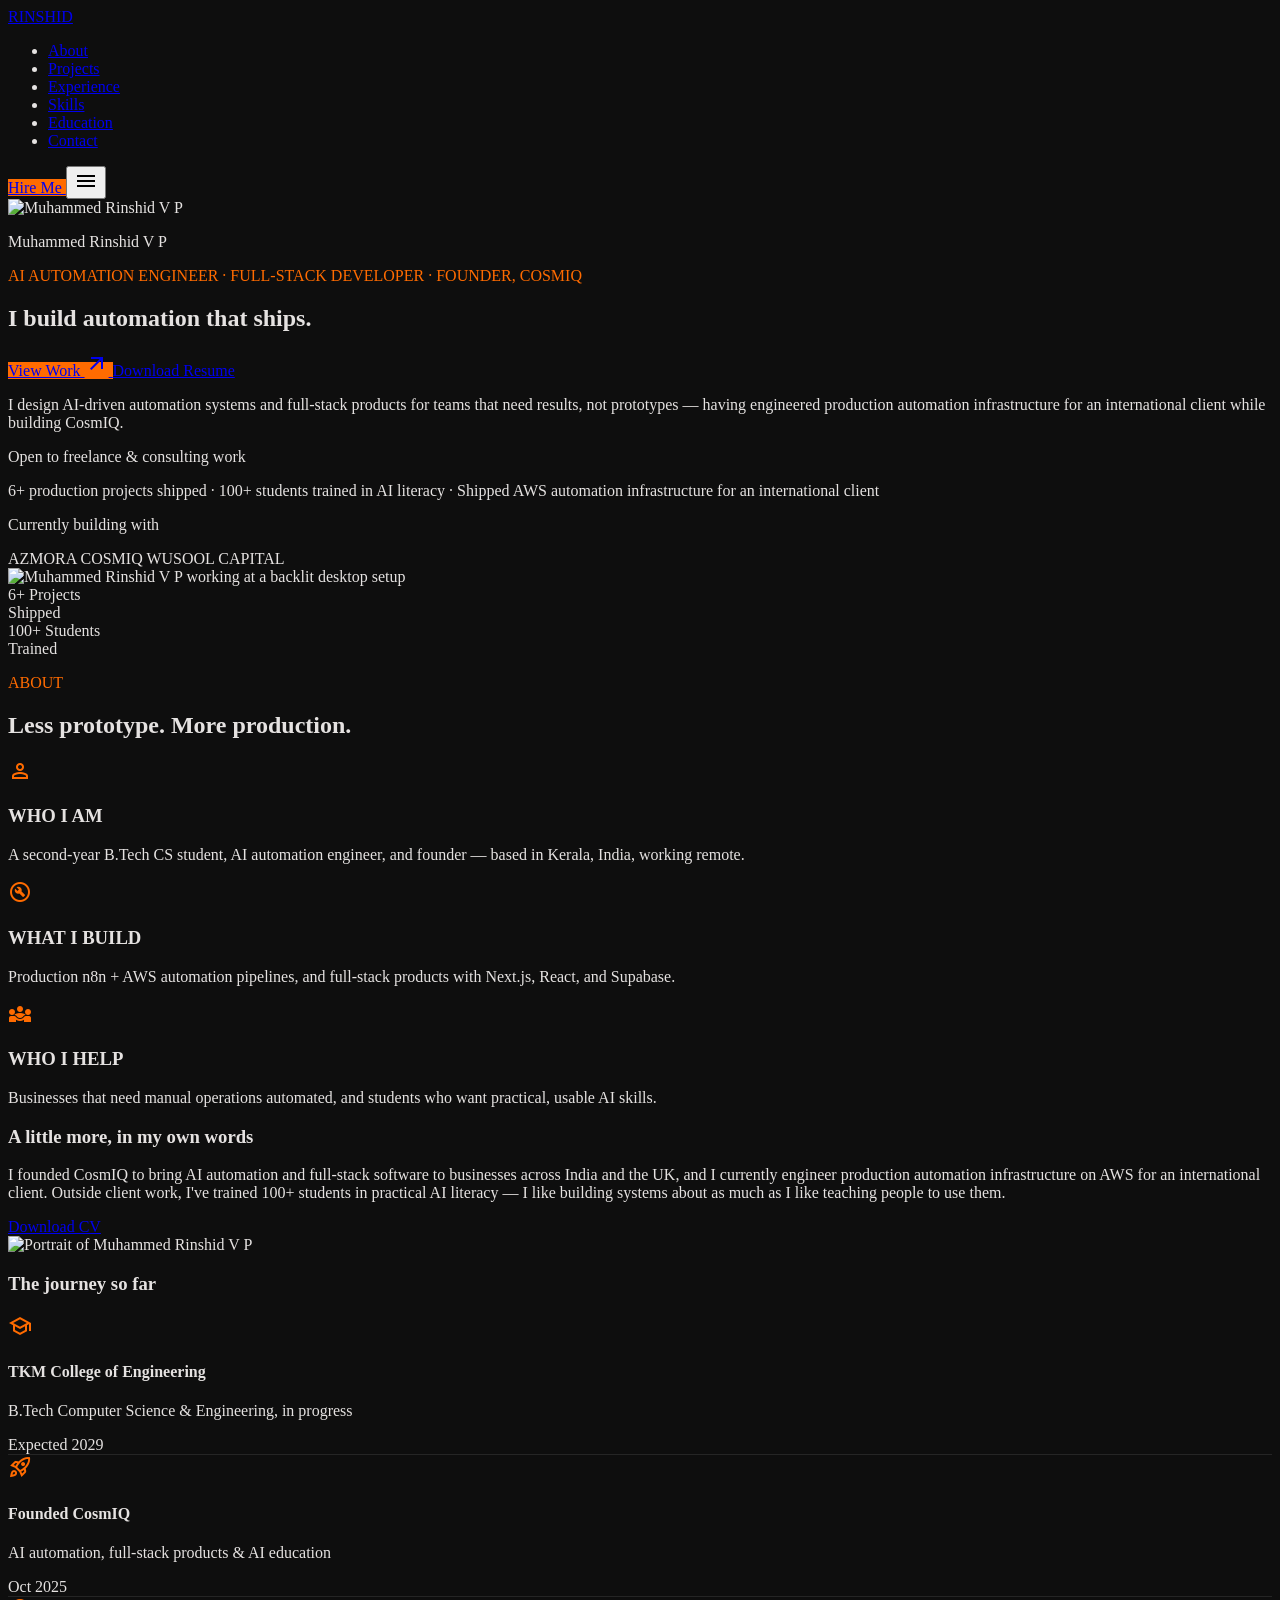
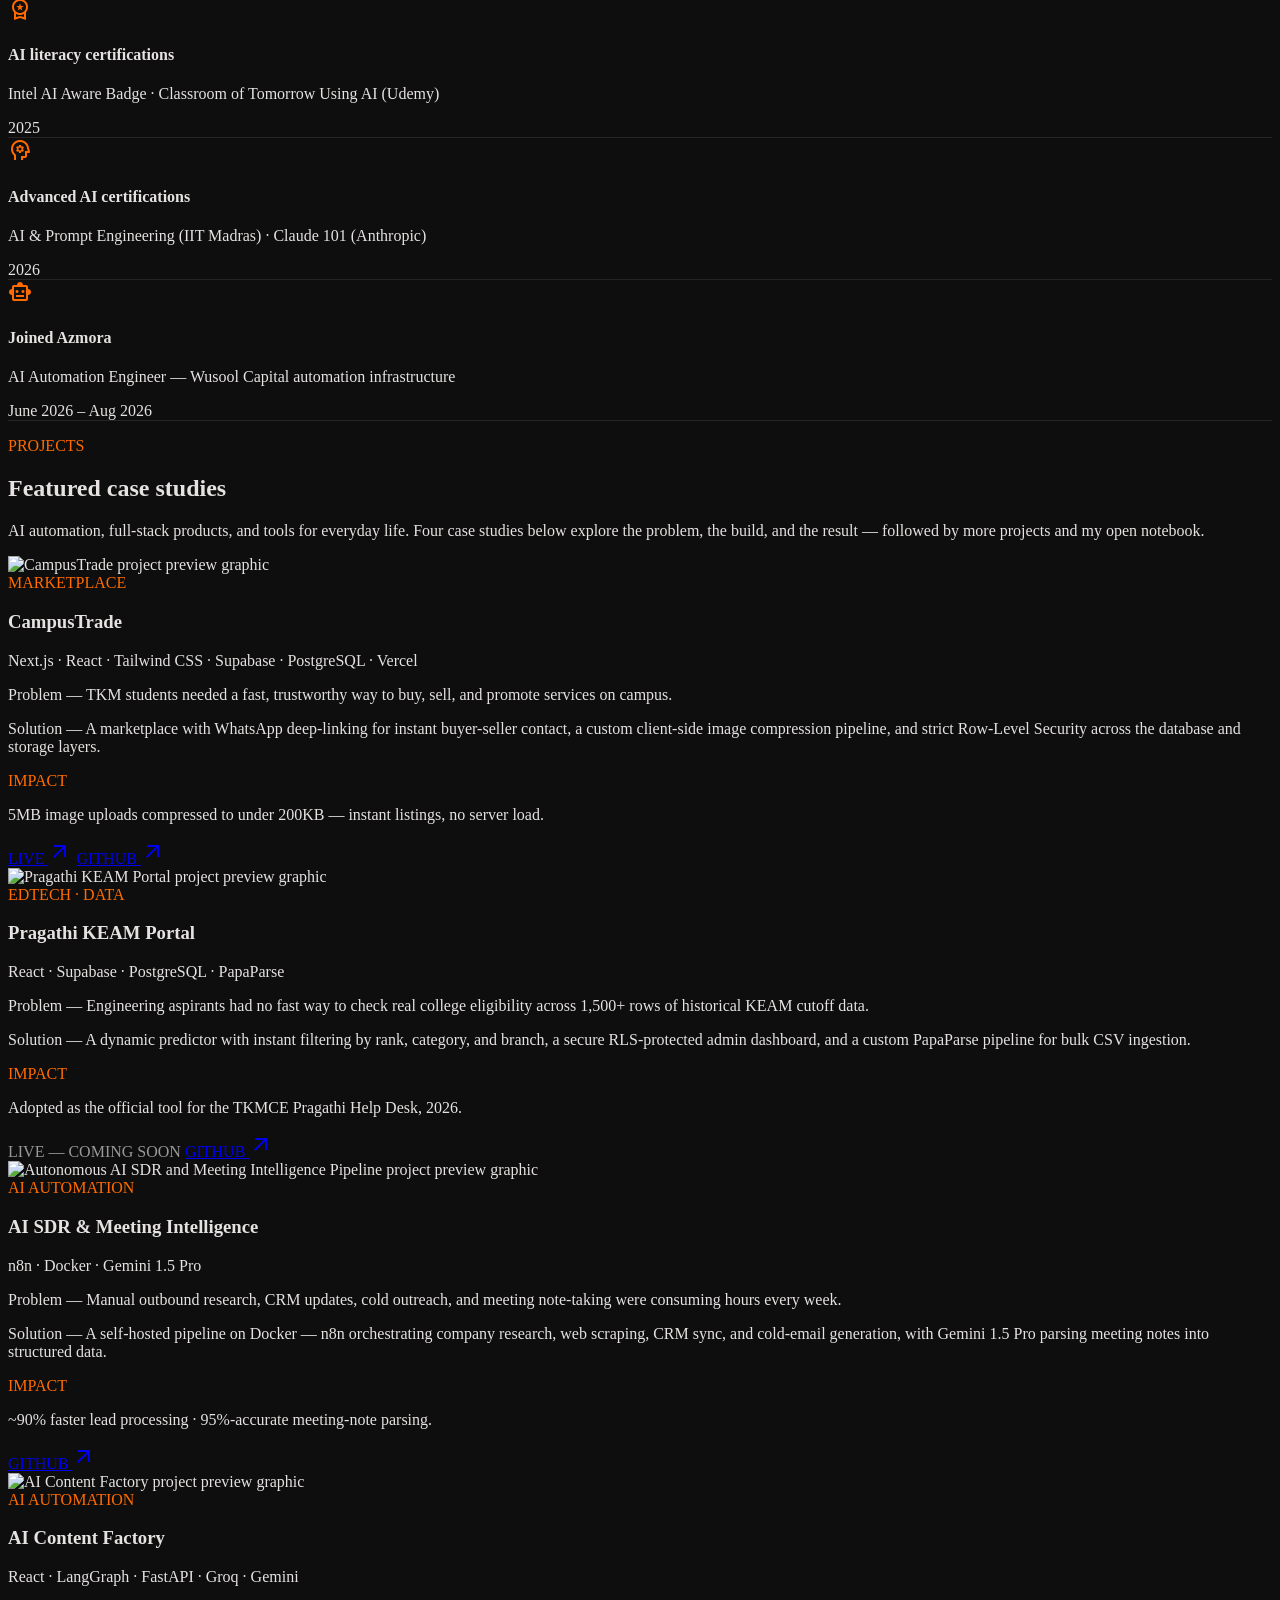
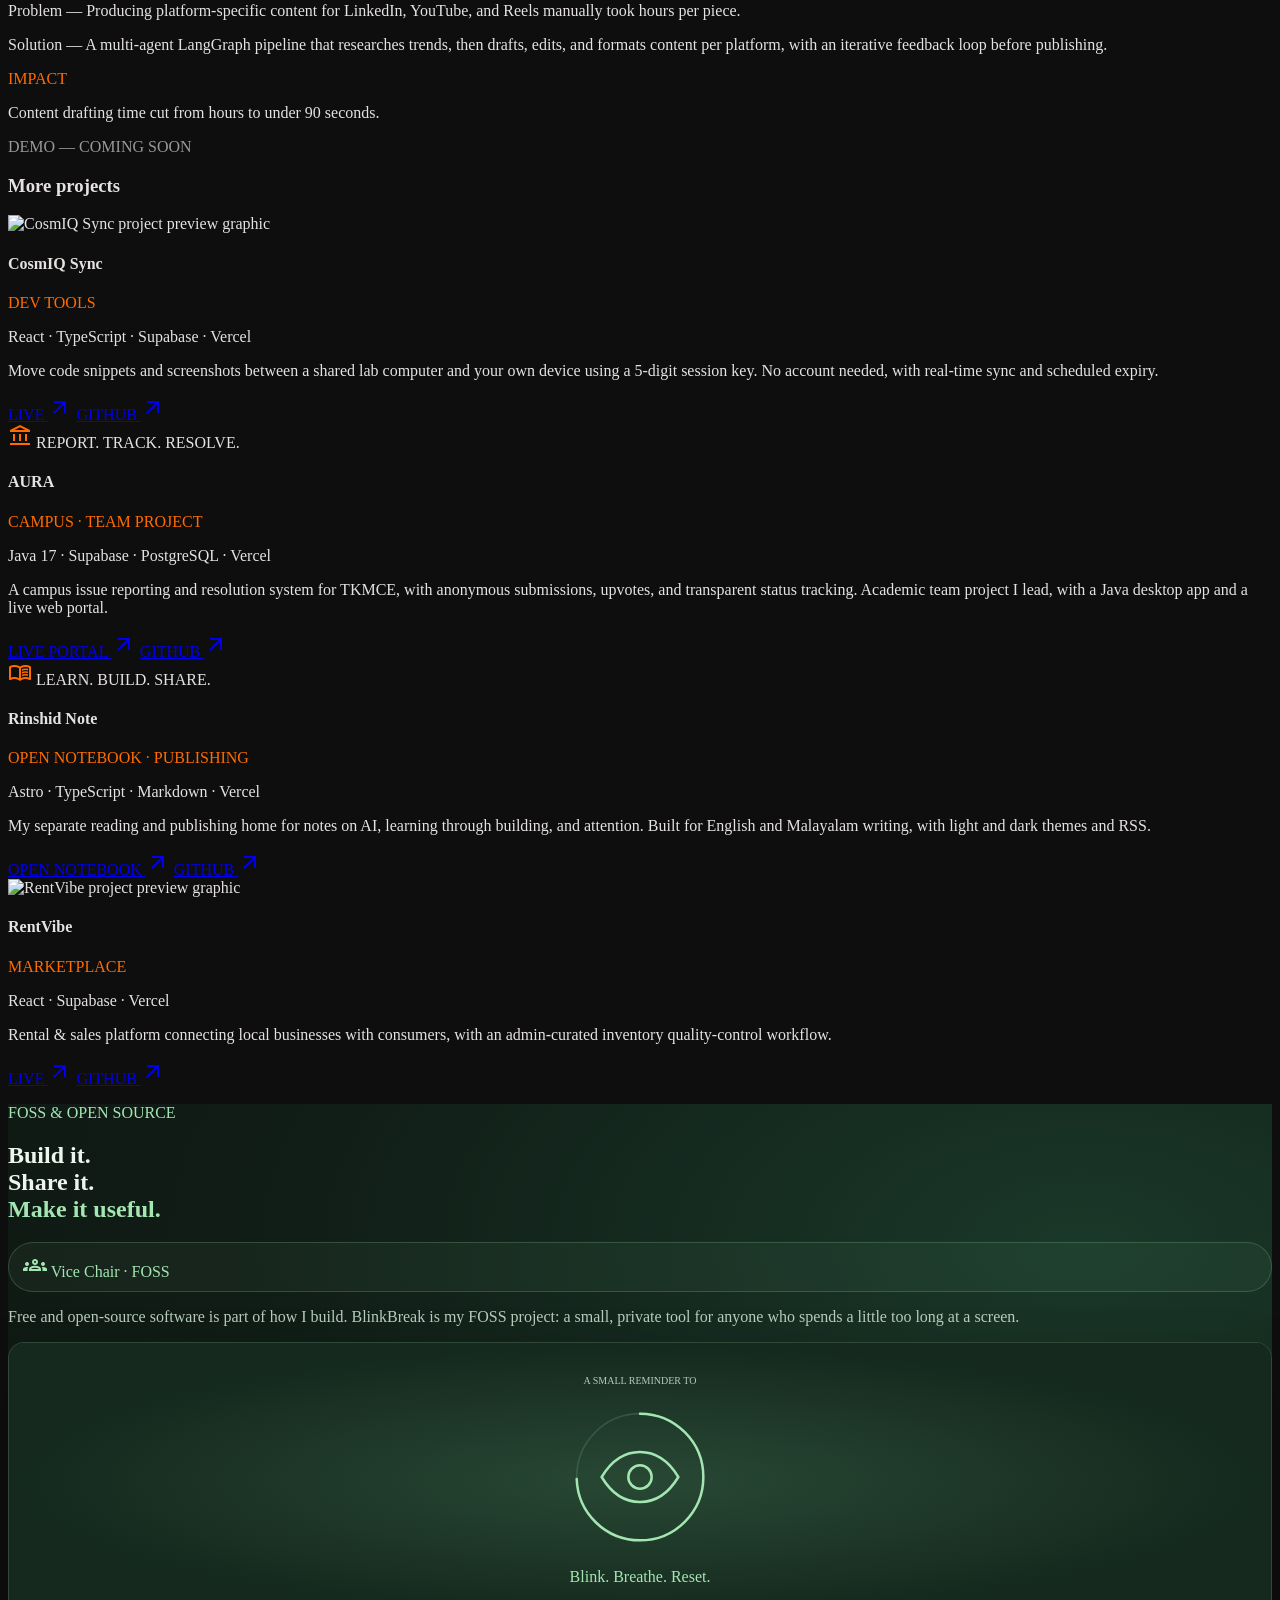
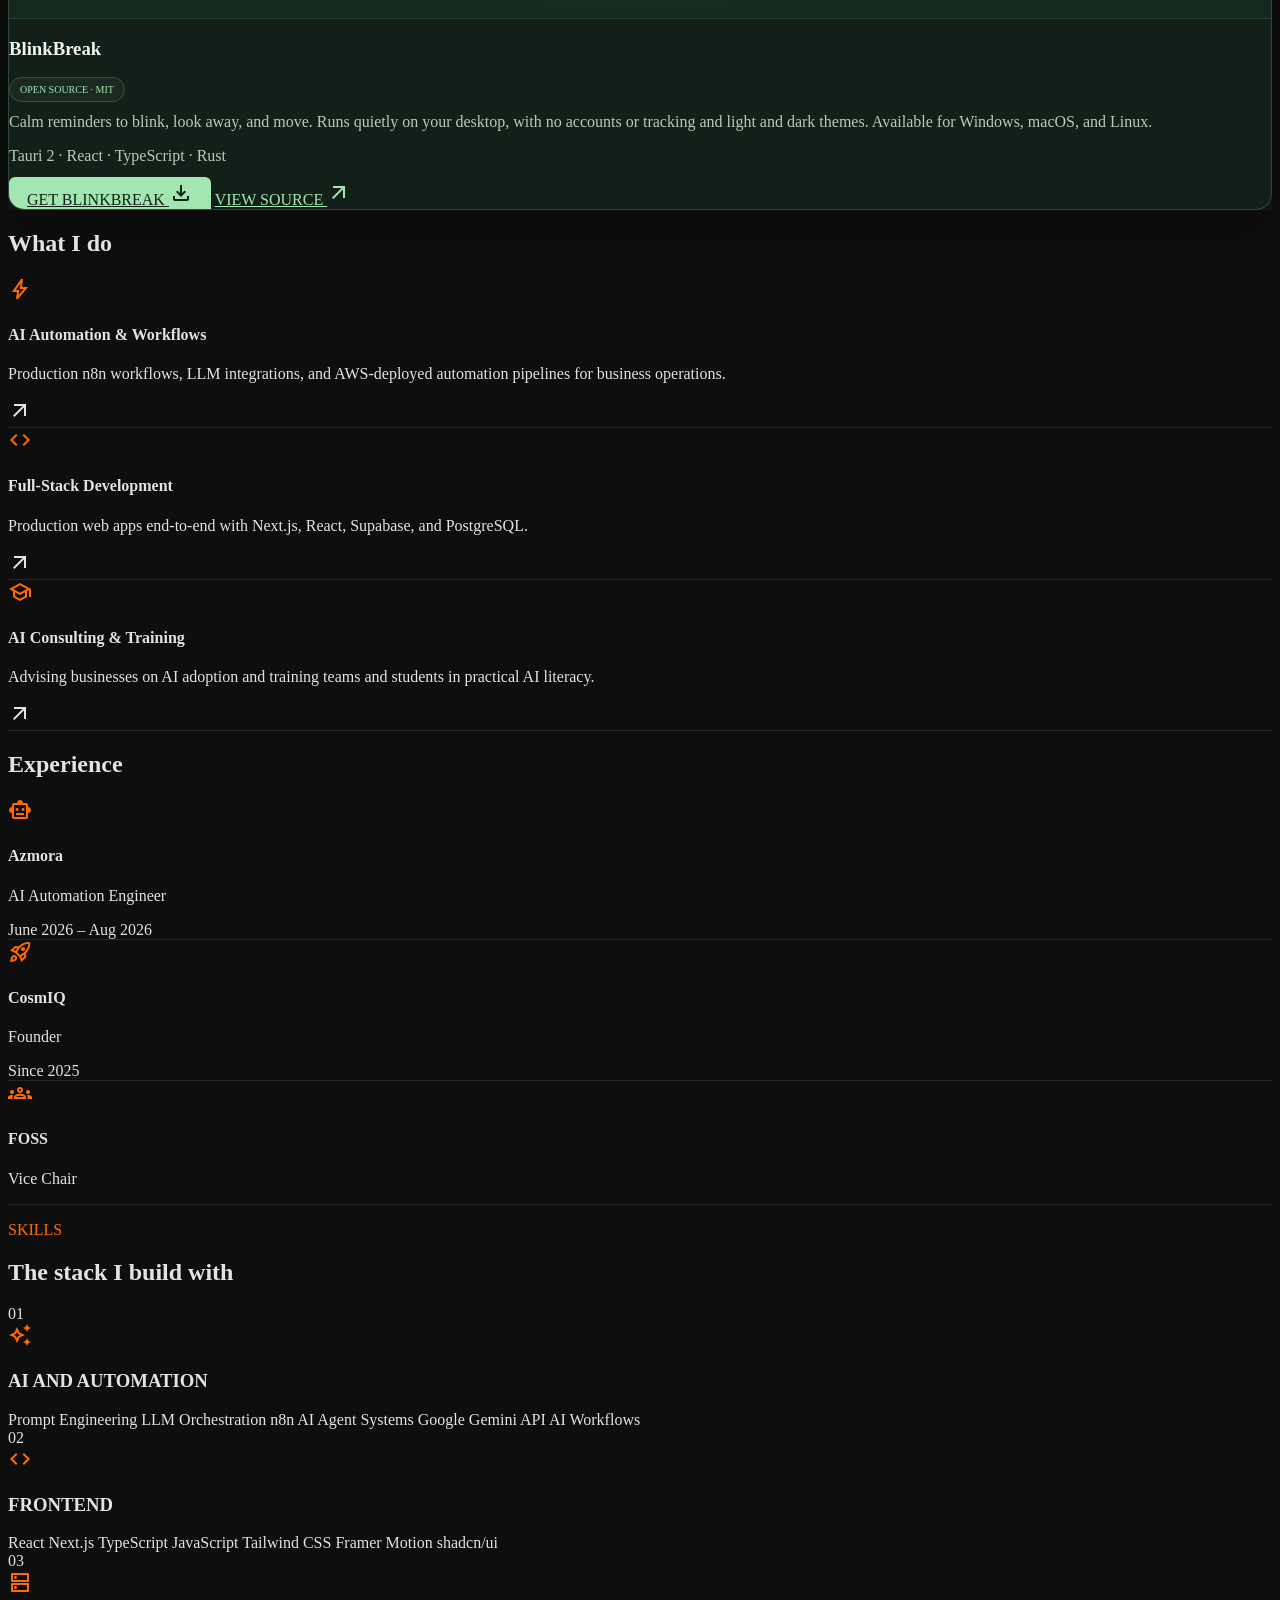
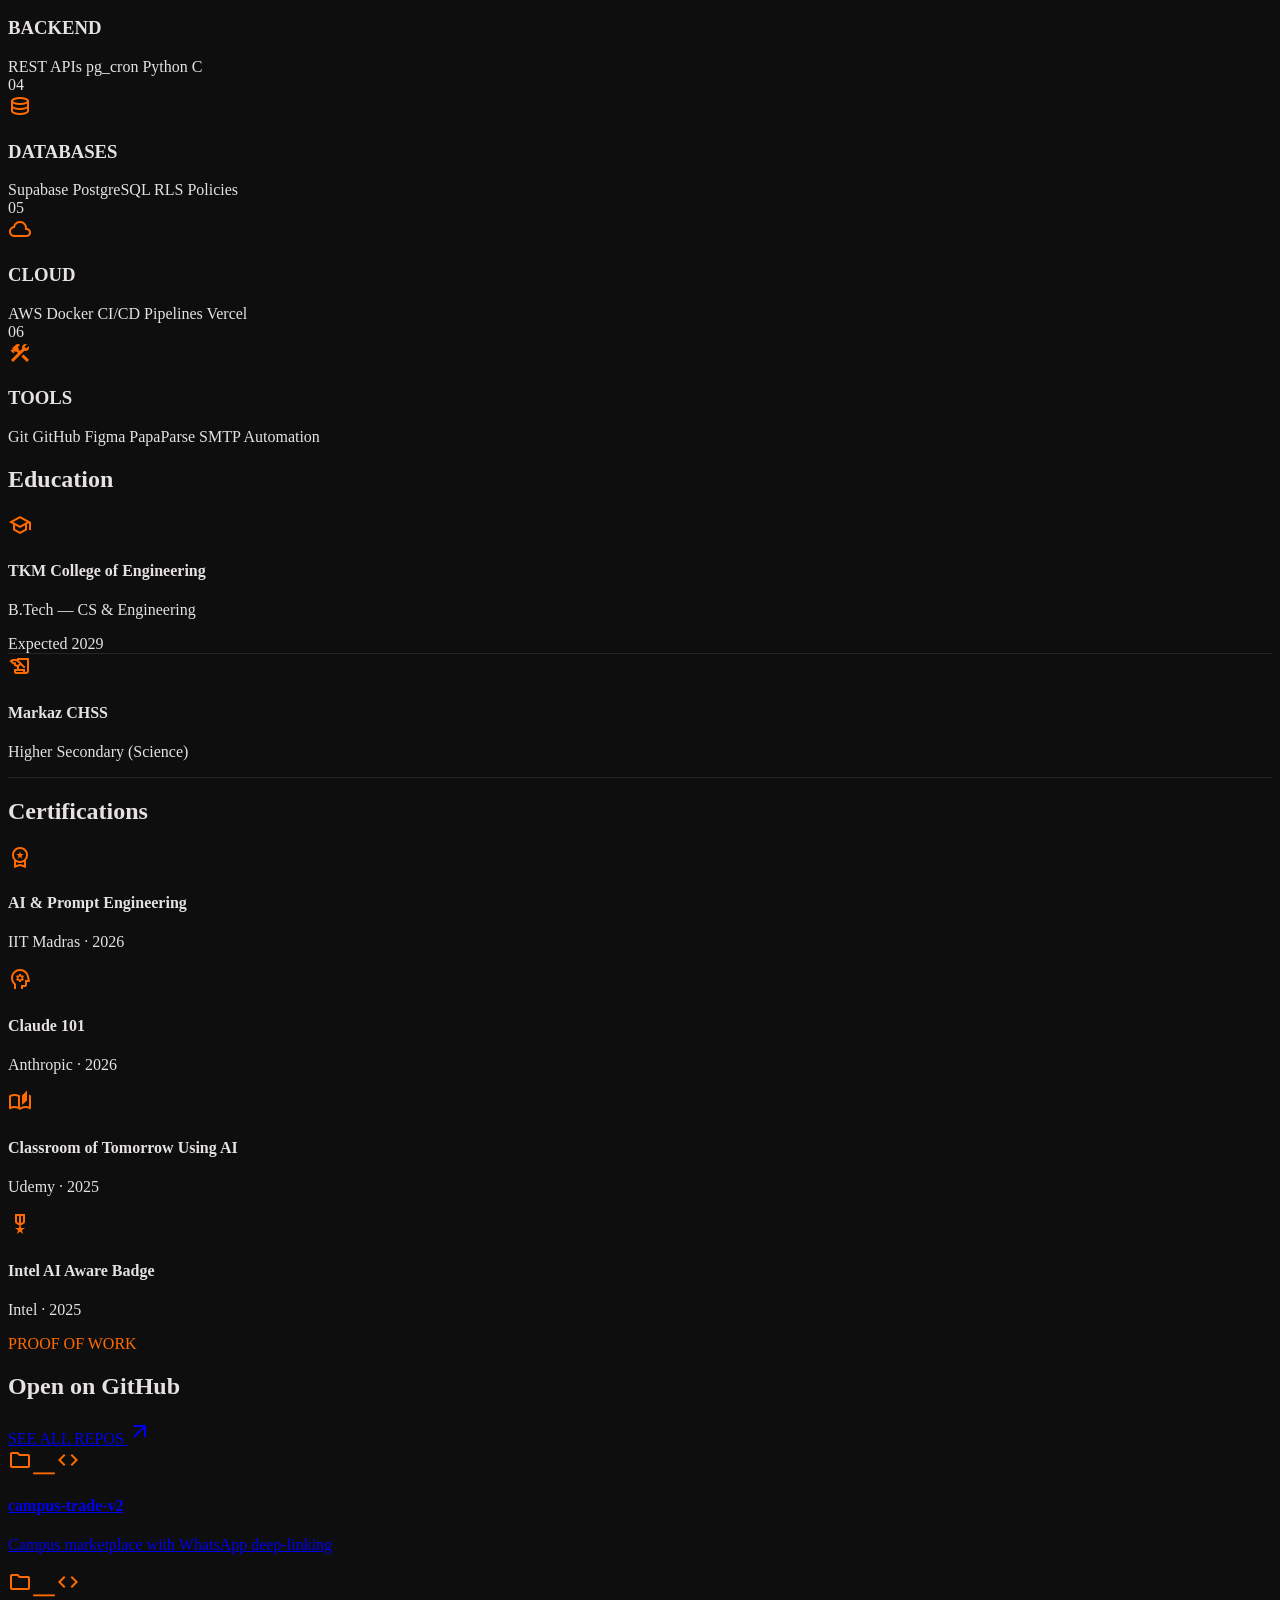
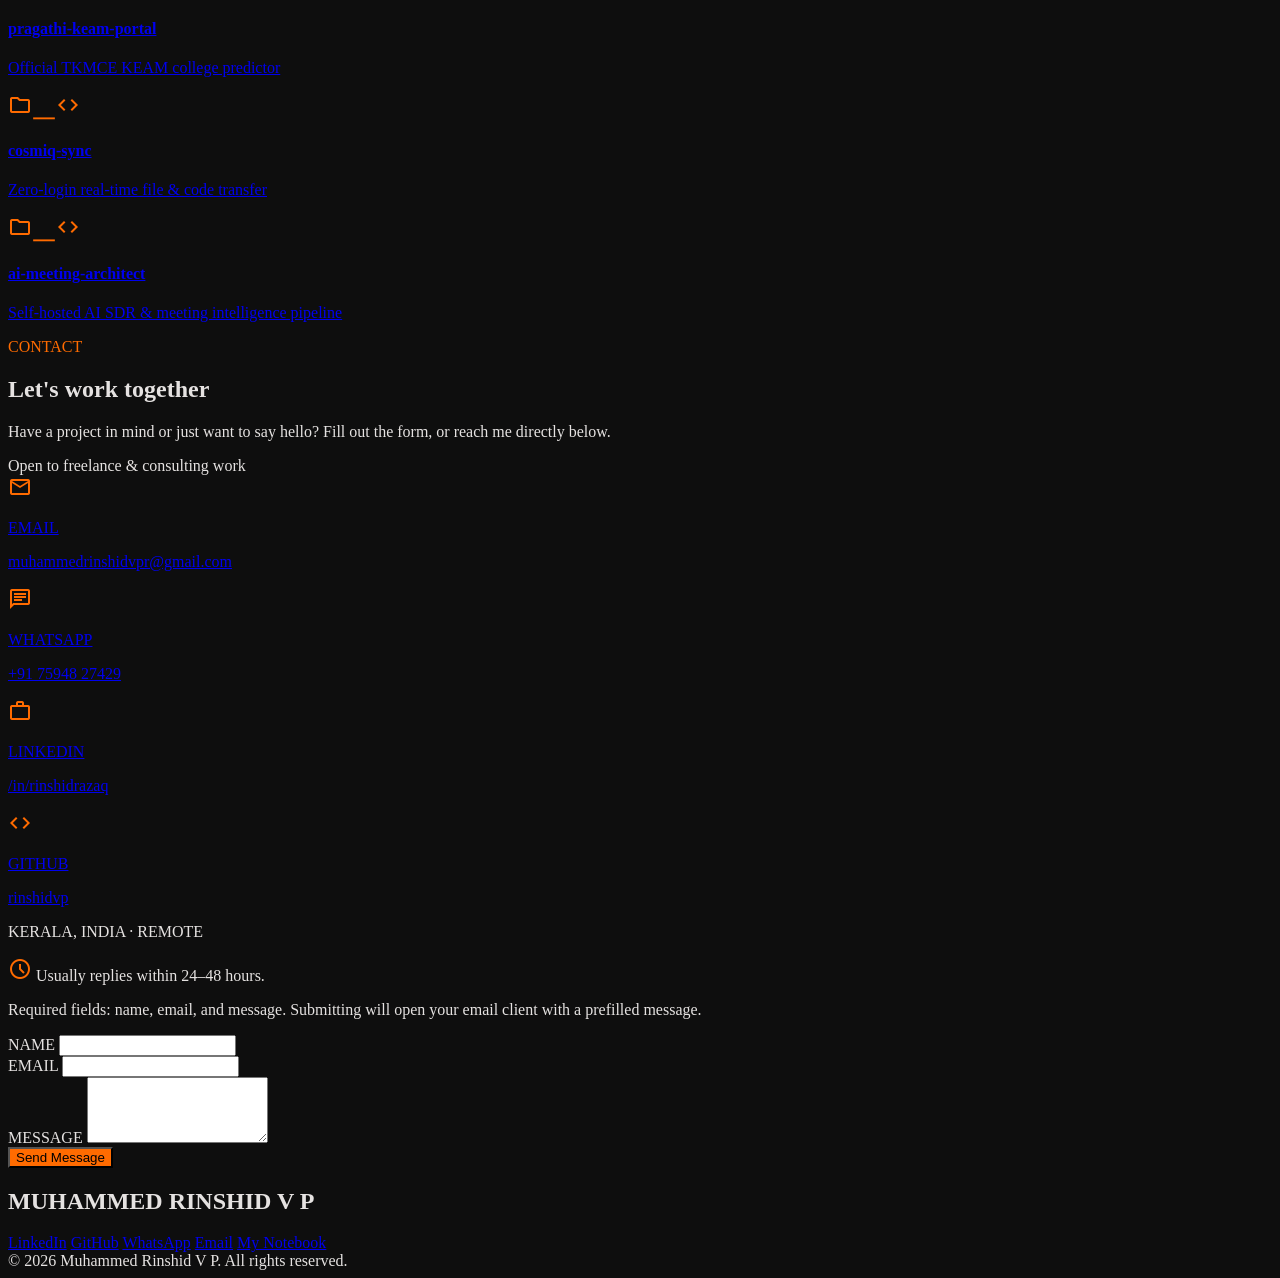
==== commit 2bba23c3: "Add project links and green FOSS section featuring BlinkBreak" ====
--- a/index.html
+++ b/index.html
@@ -8,7 +8,7 @@
     </title>
     <meta
       name="description"
-      content="Muhammed Rinshid V P — AI Automation Engineer, Full-Stack Developer, and Founder &amp; CEO of CosmIQ. Production n8n/AWS automation, Next.js/Supabase products, and 6 shipped projects with real impact."
+      content="Muhammed Rinshid V P — AI Automation Engineer, Full-Stack Developer, and Founder of CosmIQ. Explore AI automation, web apps, BlinkBreak, AURA, CosmIQ Sync, and my open notebook."
     />
     <meta name="theme-color" content="#131313" />
     <meta
@@ -52,7 +52,7 @@
         },
         "sameAs": [
           "https://linkedin.com/in/rinshidrazaq",
-          "https://github.com/muhammedrinshidvpr-coder"
+          "https://github.com/rinshidvp"
         ]
       }
     </script>
@@ -747,9 +747,9 @@
           Featured case studies
         </h2>
         <p class="font-body-lg text-body-lg text-on-surface-variant max-w-2xl mb-12">
-          Six shipped projects, four of them broken down as full case
-          studies below — the problem, the build, and the measurable
-          result.
+          AI automation, full-stack products, and tools for everyday life.
+          Four case studies below explore the problem, the build, and the
+          result — followed by more projects and my open notebook.
         </p>
         <div class="grid grid-cols-1 lg:grid-cols-2 gap-8 mb-8">
           <!-- Featured Project 1: CampusTrade -->
@@ -819,7 +819,7 @@
                   ></a
                 >
                 <a
-                  href="https://github.com/muhammedrinshidvpr-coder/campus-trade-v2"
+                  href="https://github.com/rinshidvp/campus-trade-v2"
                   target="_blank"
                   rel="noopener"
                   class="font-label-caps text-label-caps text-on-surface inline-flex items-center gap-1 hover:text-primary-container transition-colors"
@@ -892,7 +892,7 @@
                   >LIVE — COMING SOON</span
                 >
                 <a
-                  href="https://github.com/muhammedrinshidvpr-coder/pragathi-keam-portal"
+                  href="https://github.com/rinshidvp/pragathi-keam-portal"
                   target="_blank"
                   rel="noopener"
                   class="font-label-caps text-label-caps text-on-surface inline-flex items-center gap-1 hover:text-primary-container transition-colors"
@@ -960,7 +960,7 @@
               </div>
               <div class="flex gap-4 mt-auto pt-2">
                 <a
-                  href="https://github.com/muhammedrinshidvpr-coder/ai-meeting-architect"
+                  href="https://github.com/rinshidvp/ai-meeting-architect"
                   target="_blank"
                   rel="noopener"
                   class="font-label-caps text-label-caps text-on-surface inline-flex items-center gap-1 hover:text-primary-container transition-colors"
@@ -1066,9 +1066,9 @@
                 React · TypeScript · Supabase · Vercel
               </p>
               <p class="text-sm text-on-surface-variant mt-1">
-                Zero-login workspace for real-time file and code transfer via
-                5-digit session keys, with scheduled pg_cron cleanup
-                auto-deleting sessions after 24 hours.
+                Move code snippets and screenshots between a shared lab
+                computer and your own device using a 5-digit session key.
+                No account needed, with real-time sync and scheduled expiry.
               </p>
               <div class="flex gap-4 mt-auto pt-4">
                 <a
@@ -1082,7 +1082,7 @@
                   ></a
                 >
                 <a
-                  href="https://github.com/muhammedrinshidvpr-coder/cosmiq-sync"
+                  href="https://github.com/rinshidvp/cosmiq-sync"
                   target="_blank"
                   rel="noopener"
                   class="font-label-caps text-label-caps text-on-surface inline-flex items-center gap-1 hover:text-primary-container transition-colors"
@@ -1094,7 +1094,82 @@
               </div>
             </div>
           </div>
-          <!-- More Project 2: RentVibe -->
+          <!-- More Project 2: AURA -->
+          <div
+            class="hover-lift group flex flex-col bg-surface rounded-lg overflow-hidden border border-white/5"
+          >
+            <div class="aspect-video bg-primary-container/10 flex flex-col items-center justify-center gap-3" aria-hidden="true">
+              <span class="material-symbols-outlined text-6xl text-primary-container">account_balance</span>
+              <span class="font-label-caps text-label-caps text-on-surface-variant">REPORT. TRACK. RESOLVE.</span>
+            </div>
+            <div class="p-6 md:p-8 flex flex-col gap-2 flex-1">
+              <h4 class="font-headline-md text-2xl md:text-headline-md text-on-surface leading-tight">AURA</h4>
+              <span class="font-label-caps text-label-caps text-primary-container">CAMPUS · TEAM PROJECT</span>
+              <p class="text-xs text-on-surface-variant opacity-80">Java 17 · Supabase · PostgreSQL · Vercel</p>
+              <p class="text-sm text-on-surface-variant mt-1">
+                A campus issue reporting and resolution system for TKMCE,
+                with anonymous submissions, upvotes, and transparent status
+                tracking. Academic team project I lead, with a Java desktop
+                app and a live web portal.
+              </p>
+              <div class="flex flex-wrap gap-4 mt-auto pt-4">
+                <a
+                  href="https://aura-campus-three.vercel.app/"
+                  target="_blank"
+                  rel="noopener"
+                  class="font-label-caps text-label-caps text-on-surface inline-flex items-center gap-1 hover:text-primary-container transition-colors"
+                  >LIVE PORTAL
+                  <span class="material-symbols-outlined text-sm" aria-hidden="true">arrow_outward</span></a
+                >
+                <a
+                  href="https://github.com/rinshidvp/AURA"
+                  target="_blank"
+                  rel="noopener"
+                  class="font-label-caps text-label-caps text-on-surface inline-flex items-center gap-1 hover:text-primary-container transition-colors"
+                  >GITHUB
+                  <span class="material-symbols-outlined text-sm" aria-hidden="true">arrow_outward</span></a
+                >
+              </div>
+            </div>
+          </div>
+          <!-- More Project 3: Rinshid Note -->
+          <div
+            class="hover-lift group flex flex-col bg-surface rounded-lg overflow-hidden border border-white/5"
+          >
+            <div class="aspect-video bg-primary-container/10 flex flex-col items-center justify-center gap-3" aria-hidden="true">
+              <span class="material-symbols-outlined text-6xl text-primary-container">menu_book</span>
+              <span class="font-label-caps text-label-caps text-on-surface-variant">LEARN. BUILD. SHARE.</span>
+            </div>
+            <div class="p-6 md:p-8 flex flex-col gap-2 flex-1">
+              <h4 class="font-headline-md text-2xl md:text-headline-md text-on-surface leading-tight">Rinshid Note</h4>
+              <span class="font-label-caps text-label-caps text-primary-container">OPEN NOTEBOOK · PUBLISHING</span>
+              <p class="text-xs text-on-surface-variant opacity-80">Astro · TypeScript · Markdown · Vercel</p>
+              <p class="text-sm text-on-surface-variant mt-1">
+                My separate reading and publishing home for notes on AI,
+                learning through building, and attention. Built for English
+                and Malayalam writing, with light and dark themes and RSS.
+              </p>
+              <div class="flex flex-wrap gap-4 mt-auto pt-4">
+                <a
+                  href="https://rinshid-note.vercel.app/"
+                  target="_blank"
+                  rel="noopener"
+                  class="font-label-caps text-label-caps text-on-surface inline-flex items-center gap-1 hover:text-primary-container transition-colors"
+                  >OPEN NOTEBOOK
+                  <span class="material-symbols-outlined text-sm" aria-hidden="true">arrow_outward</span></a
+                >
+                <a
+                  href="https://github.com/rinshidvp/rinshid-note"
+                  target="_blank"
+                  rel="noopener"
+                  class="font-label-caps text-label-caps text-on-surface inline-flex items-center gap-1 hover:text-primary-container transition-colors"
+                  >GITHUB
+                  <span class="material-symbols-outlined text-sm" aria-hidden="true">arrow_outward</span></a
+                >
+              </div>
+            </div>
+          </div>
+          <!-- More Project 4: RentVibe -->
           <div
             class="hover-lift group flex flex-col bg-surface rounded-lg overflow-hidden border border-white/5"
           >
@@ -1138,7 +1213,7 @@
                   ></a
                 >
                 <a
-                  href="https://github.com/muhammedrinshidvpr-coder/rentvibe-landing"
+                  href="https://github.com/rinshidvp/rentvibe-landing"
                   target="_blank"
                   rel="noopener"
                   class="font-label-caps text-label-caps text-on-surface inline-flex items-center gap-1 hover:text-primary-container transition-colors"
@@ -1149,6 +1224,74 @@
                 >
               </div>
             </div>
+          </div>
+        </div>
+      </section>
+      <!-- FOSS & Open Source: a distinct green accent, separate from client work -->
+      <section
+        id="foss"
+        aria-labelledby="foss-title"
+        class="foss-section scroll-mt-[84px] md:scroll-mt-[100px] border-t border-white/10"
+      >
+        <div class="max-w-container-max mx-auto px-gutter py-section-gap-mobile md:py-section-gap-desktop">
+          <div class="grid grid-cols-1 lg:grid-cols-2 gap-12 lg:gap-16 items-center">
+            <div>
+              <p class="foss-accent font-label-caps text-label-caps mb-4">FOSS &amp; OPEN SOURCE</p>
+              <h2 id="foss-title" class="font-headline-xl text-headline-xl mb-6">
+                Build it.<br />Share it.<br /><span class="foss-accent">Make it useful.</span>
+              </h2>
+              <p class="foss-role font-label-caps text-label-caps inline-flex items-center gap-2 mb-6">
+                <span class="material-symbols-outlined text-xl" aria-hidden="true">groups</span>
+                Vice Chair · FOSS
+              </p>
+              <p class="foss-muted font-body-lg text-body-lg max-w-xl">
+                Free and open-source software is part of how I build.
+                BlinkBreak is my FOSS project: a small, private tool for
+                anyone who spends a little too long at a screen.
+              </p>
+            </div>
+            <article class="foss-card" aria-labelledby="blinkbreak-title">
+              <div class="foss-preview" aria-hidden="true">
+                <span class="foss-preview-label font-label-caps text-label-caps">A SMALL REMINDER TO</span>
+                <svg class="foss-eye" viewBox="0 0 180 180" fill="none">
+                  <circle cx="90" cy="90" r="76" stroke="currentColor" stroke-opacity="0.16" stroke-width="2" />
+                  <circle cx="90" cy="90" r="76" stroke="currentColor" stroke-width="3" stroke-linecap="round" stroke-dasharray="355 123" transform="rotate(-90 90 90)" />
+                  <path d="M44 90C56 70 72 60 90 60s34 10 46 30c-12 20-28 30-46 30S56 110 44 90Z" stroke="currentColor" stroke-width="3" />
+                  <circle cx="90" cy="90" r="14" stroke="currentColor" stroke-width="3" />
+                </svg>
+                <span class="font-headline-md text-2xl">Blink. Breathe. Reset.</span>
+              </div>
+              <div class="p-6 md:p-8">
+                <div class="flex flex-wrap items-center justify-between gap-3 mb-3">
+                  <h3 id="blinkbreak-title" class="font-headline-md text-2xl md:text-headline-md">BlinkBreak</h3>
+                  <span class="foss-badge font-label-caps text-label-caps">OPEN SOURCE · MIT</span>
+                </div>
+                <p class="foss-muted text-sm mb-4">
+                  Calm reminders to blink, look away, and move. Runs quietly
+                  on your desktop, with no accounts or tracking and light
+                  and dark themes. Available for Windows, macOS, and Linux.
+                </p>
+                <p class="foss-muted text-xs mb-6">Tauri 2 · React · TypeScript · Rust</p>
+                <div class="flex flex-wrap items-center gap-4">
+                  <a
+                    href="https://github.com/rinshidvp/blinkbreak/releases/latest"
+                    target="_blank"
+                    rel="noopener"
+                    class="foss-download font-label-caps text-label-caps inline-flex items-center gap-2"
+                    >GET BLINKBREAK
+                    <span class="material-symbols-outlined text-sm" aria-hidden="true">download</span></a
+                  >
+                  <a
+                    href="https://github.com/rinshidvp/blinkbreak"
+                    target="_blank"
+                    rel="noopener"
+                    class="foss-source font-label-caps text-label-caps inline-flex items-center gap-2"
+                    >VIEW SOURCE
+                    <span class="material-symbols-outlined text-sm" aria-hidden="true">arrow_outward</span></a
+                  >
+                </div>
+              </div>
+            </article>
           </div>
         </div>
       </section>
@@ -1304,12 +1447,25 @@
                 </div>
                 <div class="sm:text-right flex-shrink-0">
                   <p class="font-body-md text-body-md text-on-surface-variant">
-                    Founder &amp; CEO
+                    Founder
                   </p>
                   <span
                     class="font-label-caps text-label-caps text-on-surface-variant opacity-60"
                     >Since 2025</span
                   >
+                </div>
+              </div>
+              <div
+                class="flex flex-col sm:flex-row sm:justify-between sm:items-center gap-2 sm:gap-4 py-6 divider hover:bg-surface transition-colors duration-300 px-4 -mx-4"
+              >
+                <div class="flex items-center gap-4">
+                  <span class="flex items-center justify-center w-10 h-10 rounded bg-primary-container/10 flex-shrink-0">
+                    <span class="material-symbols-outlined text-primary-container text-xl" aria-hidden="true">groups</span>
+                  </span>
+                  <h4 class="font-headline-md text-lg md:text-headline-md text-on-surface">FOSS</h4>
+                </div>
+                <div class="sm:text-right flex-shrink-0">
+                  <p class="font-body-md text-body-md text-on-surface-variant">Vice Chair</p>
                 </div>
               </div>
             </div>
@@ -1753,7 +1909,7 @@
               Open on GitHub
             </h2>
             <a
-              href="https://github.com/muhammedrinshidvpr-coder"
+              href="https://github.com/rinshidvp"
               target="_blank"
               rel="noopener"
               class="font-label-caps text-label-caps text-on-surface inline-flex items-center gap-1 hover:text-primary-container transition-colors"
@@ -1763,7 +1919,7 @@
           </div>
           <div class="grid grid-cols-1 sm:grid-cols-2 lg:grid-cols-4 gap-4">
             <a
-              href="https://github.com/muhammedrinshidvpr-coder/campus-trade-v2"
+              href="https://github.com/rinshidvp/campus-trade-v2"
               target="_blank"
               rel="noopener"
               class="hover-lift block bg-surface rounded-lg border border-white/5 p-5"
@@ -1779,7 +1935,7 @@
               </p>
             </a>
             <a
-              href="https://github.com/muhammedrinshidvpr-coder/pragathi-keam-portal"
+              href="https://github.com/rinshidvp/pragathi-keam-portal"
               target="_blank"
               rel="noopener"
               class="hover-lift block bg-surface rounded-lg border border-white/5 p-5"
@@ -1795,7 +1951,7 @@
               </p>
             </a>
             <a
-              href="https://github.com/muhammedrinshidvpr-coder/cosmiq-sync"
+              href="https://github.com/rinshidvp/cosmiq-sync"
               target="_blank"
               rel="noopener"
               class="hover-lift block bg-surface rounded-lg border border-white/5 p-5"
@@ -1811,7 +1967,7 @@
               </p>
             </a>
             <a
-              href="https://github.com/muhammedrinshidvpr-coder/ai-meeting-architect"
+              href="https://github.com/rinshidvp/ai-meeting-architect"
               target="_blank"
               rel="noopener"
               class="hover-lift block bg-surface rounded-lg border border-white/5 p-5"
@@ -1924,7 +2080,7 @@
                 </div>
               </a>
               <a
-                href="https://github.com/muhammedrinshidvpr-coder"
+                href="https://github.com/rinshidvp"
                 target="_blank"
                 rel="noopener"
                 class="hover-lift flex items-center gap-3 bg-surface rounded-lg border border-white/5 p-4 min-h-[64px]"
@@ -1941,7 +2097,7 @@
                     GITHUB
                   </p>
                   <p class="text-sm text-on-surface truncate">
-                    muhammedrinshidvpr-coder
+                    rinshidvp
                   </p>
                 </div>
               </a>
@@ -2054,7 +2210,7 @@
           >
           <a
             class="font-label-caps text-label-caps text-secondary-fixed-dim hover:text-on-surface transition-colors"
-            href="https://github.com/muhammedrinshidvpr-coder"
+            href="https://github.com/rinshidvp"
             target="_blank"
             rel="noopener"
             >GitHub</a
@@ -2071,6 +2227,13 @@
             href="mailto:muhammedrinshidvpr@gmail.com"
             >Email</a
           >
+          <a
+            class="font-label-caps text-label-caps text-secondary-fixed-dim hover:text-on-surface transition-colors"
+            href="https://rinshid-note.vercel.app/"
+            target="_blank"
+            rel="noopener"
+            >My Notebook</a
+          >
         </div>
         <div class="font-body-md text-body-md text-secondary-fixed-dim mt-8">
           © 2026 Muhammed Rinshid V P. All rights reserved.
--- a/css/style.css
+++ b/css/style.css
@@ -0,0 +1,216 @@
+body {
+  background-color: #0e0e0e;
+  color: #e5e2e1;
+  min-height: 100vh;
+}
+
+.text-primary-container {
+  color: #ff6b00;
+}
+
+.sr-only-focusable {
+  position: absolute;
+  left: -9999px;
+  width: 1px;
+  height: 1px;
+  overflow: hidden;
+  clip: rect(0 0 0 0);
+  white-space: nowrap;
+}
+
+.sr-only-focusable:focus,
+.sr-only-focusable:active {
+  position: static;
+  left: auto;
+  width: auto;
+  height: auto;
+  overflow: visible;
+  clip: auto;
+  white-space: normal;
+}
+
+#mobile-nav[aria-hidden="false"] {
+  display: flex;
+}
+
+button,
+input,
+textarea,
+a {
+  transition:
+    background-color 0.2s ease,
+    color 0.2s ease,
+    transform 0.2s ease;
+}
+
+button:focus-visible,
+a:focus-visible,
+input:focus-visible,
+textarea:focus-visible {
+  outline: 3px solid rgba(255, 107, 0, 0.6);
+  outline-offset: 3px;
+}
+
+.bg-primary-container {
+  background-color: #ff6b00;
+}
+
+.divider {
+  border-bottom: 1px solid rgba(128, 128, 128, 0.2);
+}
+
+/* Mobile nav, hidden by default, toggled via js/main.js */
+#mobile-nav {
+  display: none;
+}
+
+#mobile-nav.is-open {
+  display: flex;
+}
+
+/* Contact form success message, hidden until js/main.js reveals it */
+#contact-success {
+  display: none;
+}
+
+#contact-success.is-visible {
+  display: block;
+}
+
+@media (prefers-reduced-motion: no-preference) {
+  html {
+    scroll-behavior: smooth;
+  }
+}
+
+/* Shared card hover pattern: projects, skills, certifications, GitHub strip */
+.hover-lift {
+  transition:
+    transform 0.25s ease,
+    border-color 0.25s ease,
+    box-shadow 0.25s ease;
+}
+
+.hover-lift:hover,
+.hover-lift:focus-within {
+  transform: translateY(-4px);
+  border-color: rgba(255, 255, 255, 0.15);
+  box-shadow: 0 16px 32px rgba(0, 0, 0, 0.35);
+}
+
+/* The FOSS section has its own green palette; client-work styling stays orange. */
+.foss-section {
+  --foss-accent: #a3e6b1;
+  --foss-muted: #b6cbbc;
+  color: #edf5ee;
+  background: radial-gradient(ellipse at 85% 20%, #1a3829 0%, #101c16 55%, #101713 100%);
+}
+
+.foss-accent {
+  color: var(--foss-accent);
+}
+
+.foss-muted {
+  color: var(--foss-muted);
+}
+
+.foss-role,
+.foss-badge {
+  color: var(--foss-accent);
+  background: #a3e6b10d;
+  border: 1px solid #a3e6b133;
+  border-radius: 999px;
+  padding: 10px 14px;
+}
+
+.foss-badge {
+  font-size: 10px;
+  padding: 6px 10px;
+}
+
+.foss-card {
+  min-width: 0;
+  background: #132019;
+  border: 1px solid #a3e6b133;
+  border-radius: 16px;
+  overflow: hidden;
+  box-shadow: 0 24px 60px #00000033;
+}
+
+.foss-preview {
+  color: var(--foss-accent);
+  background: radial-gradient(ellipse at center, #284834 0%, #15291e 70%);
+  display: flex;
+  flex-direction: column;
+  align-items: center;
+  justify-content: center;
+  gap: 16px;
+  padding: 32px 20px;
+  border-bottom: 1px solid #a3e6b11f;
+}
+
+.foss-preview-label {
+  color: var(--foss-muted);
+  font-size: 10px;
+}
+
+.foss-eye {
+  width: 150px;
+  height: 150px;
+  transition: transform 0.3s ease;
+}
+
+.foss-card:hover .foss-eye {
+  transform: scale(1.04);
+}
+
+.foss-download {
+  color: #102217;
+  background: var(--foss-accent);
+  padding: 14px 18px;
+  border-radius: 6px;
+}
+
+.foss-download:hover {
+  background: #c3f2cd;
+}
+
+.foss-source {
+  color: var(--foss-accent);
+  padding: 10px 0;
+}
+
+.foss-source:hover {
+  color: #edf5ee;
+}
+
+.foss-section a:focus-visible {
+  outline-color: var(--foss-accent);
+}
+
+/* Honest disabled state for not-yet-launched project links */
+.coming-soon {
+  opacity: 0.65;
+  cursor: default;
+}
+
+@media (prefers-reduced-motion: reduce) {
+  html {
+    scroll-behavior: auto;
+  }
+
+  * {
+    animation-duration: 0.01ms !important;
+    animation-iteration-count: 1 !important;
+    transition-duration: 0.01ms !important;
+  }
+
+  .hover-lift:hover,
+  .hover-lift:focus-within {
+    transform: none;
+  }
+
+  .foss-card:hover .foss-eye {
+    transform: none;
+  }
+}
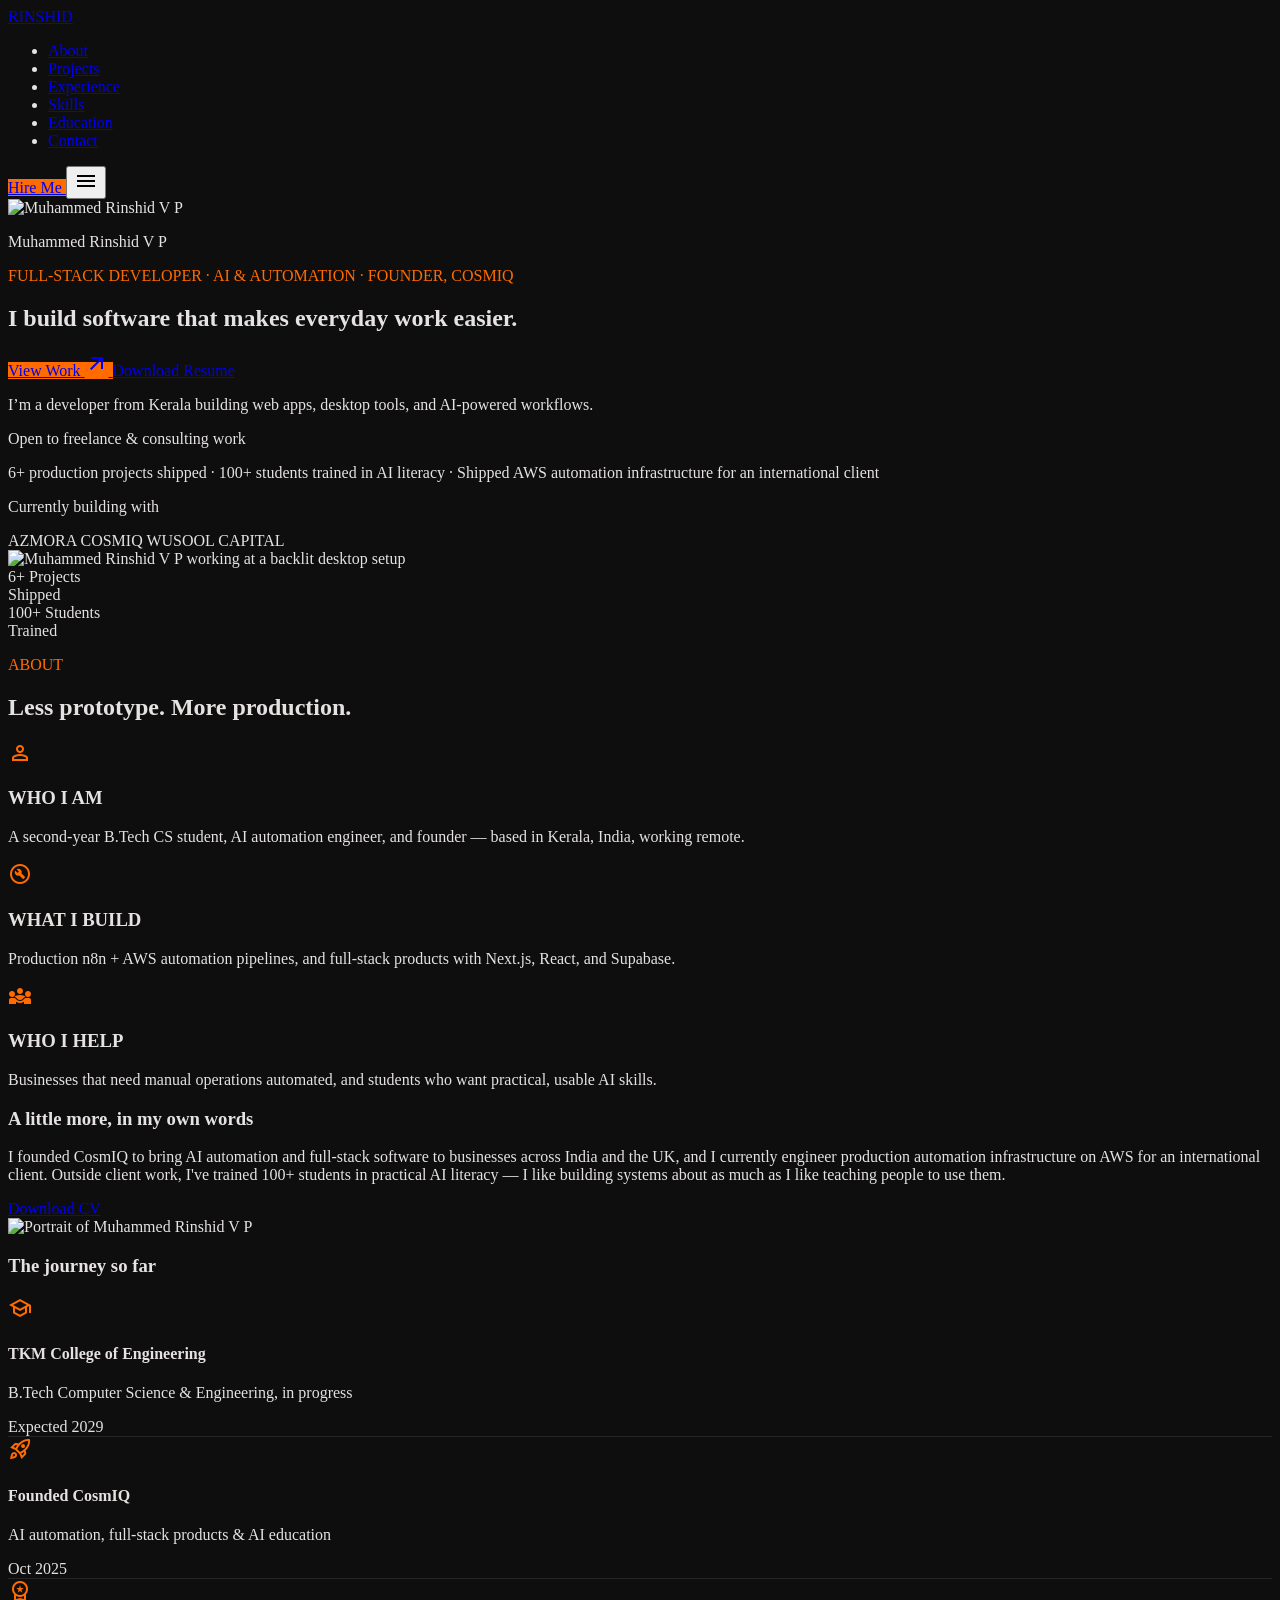
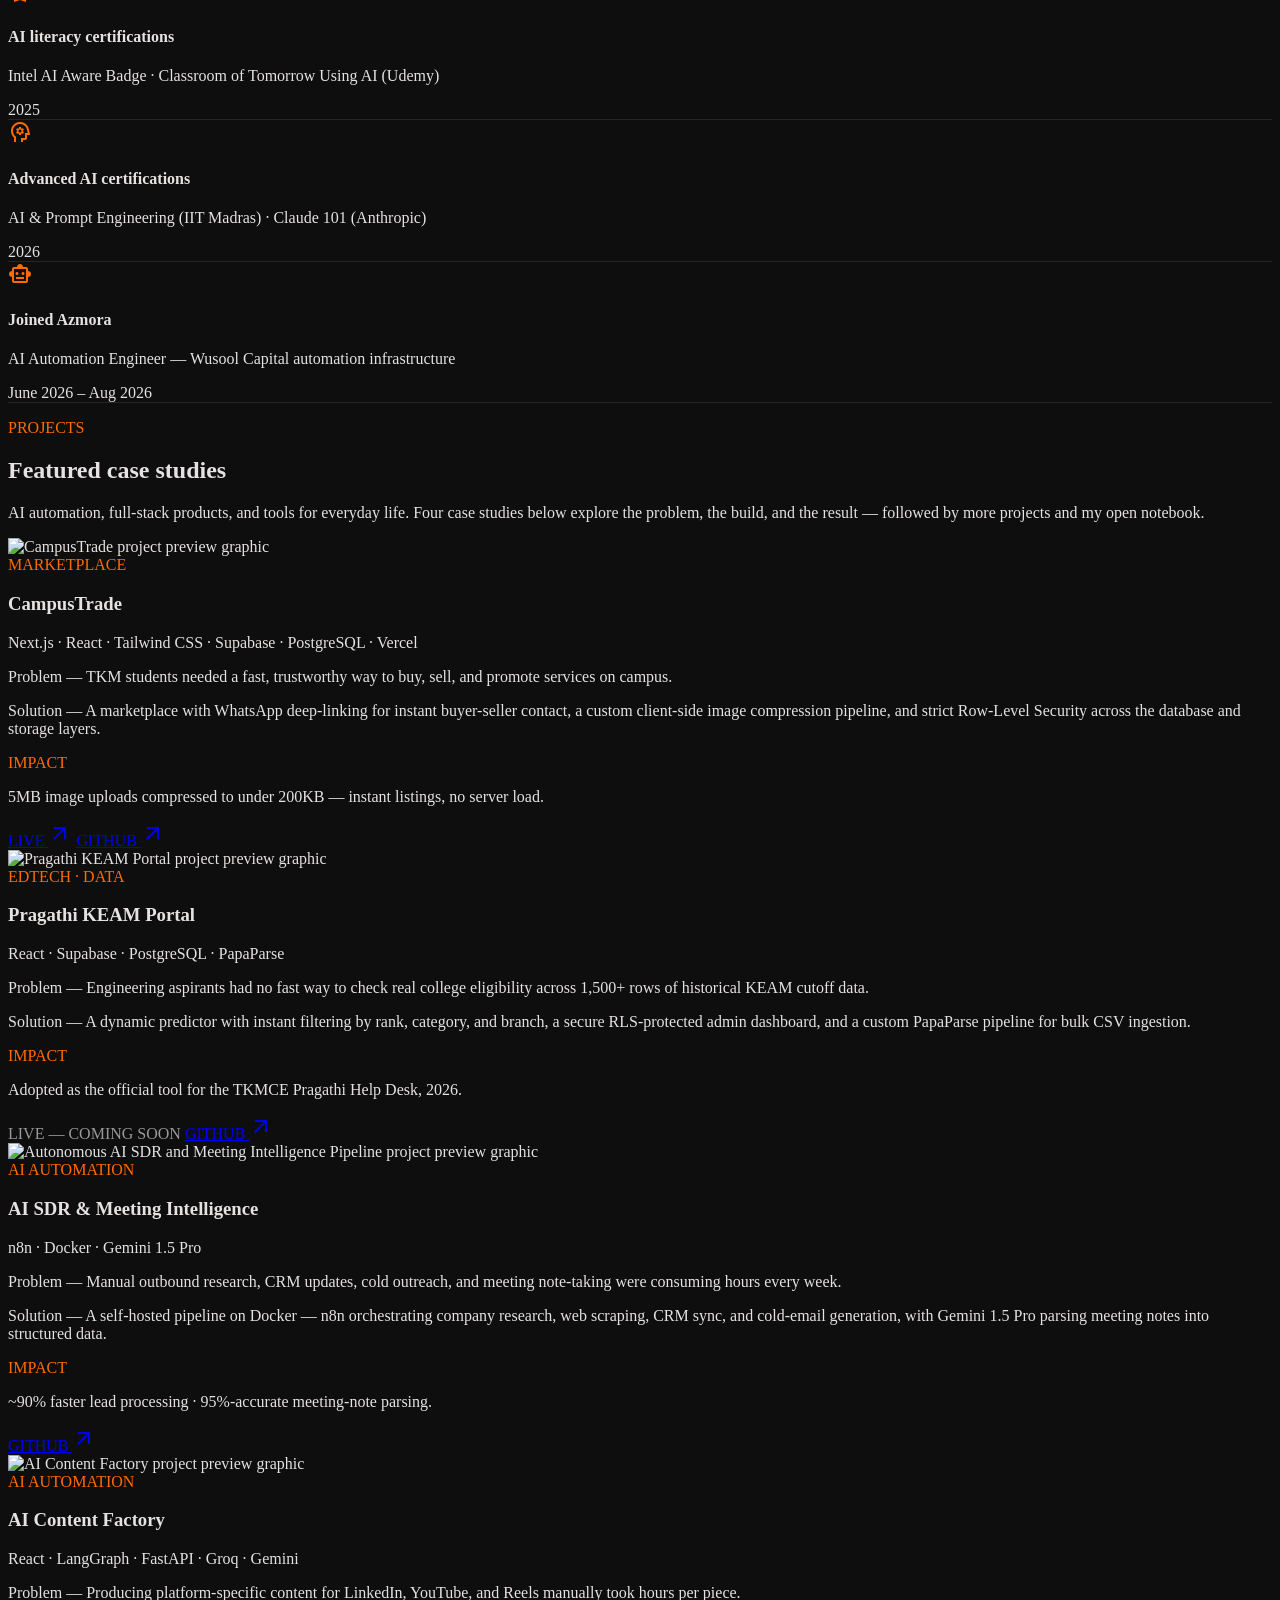
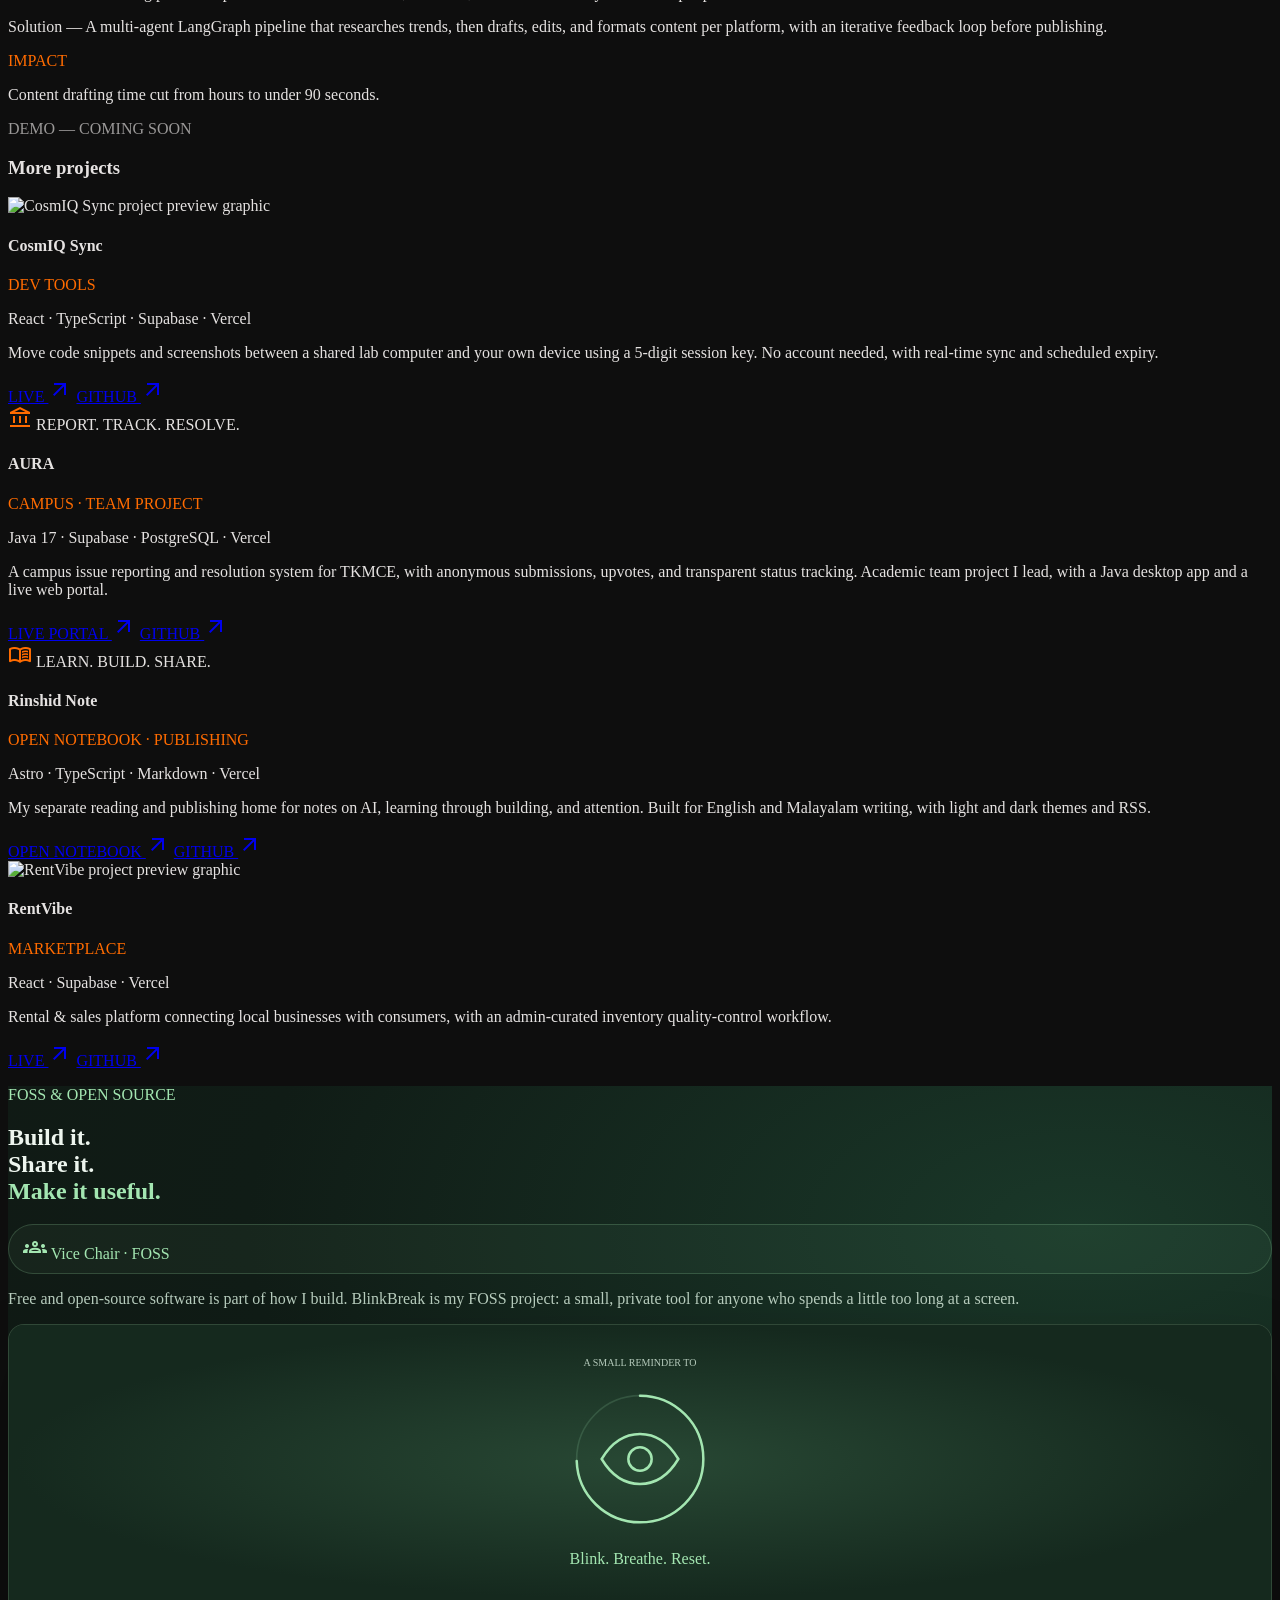
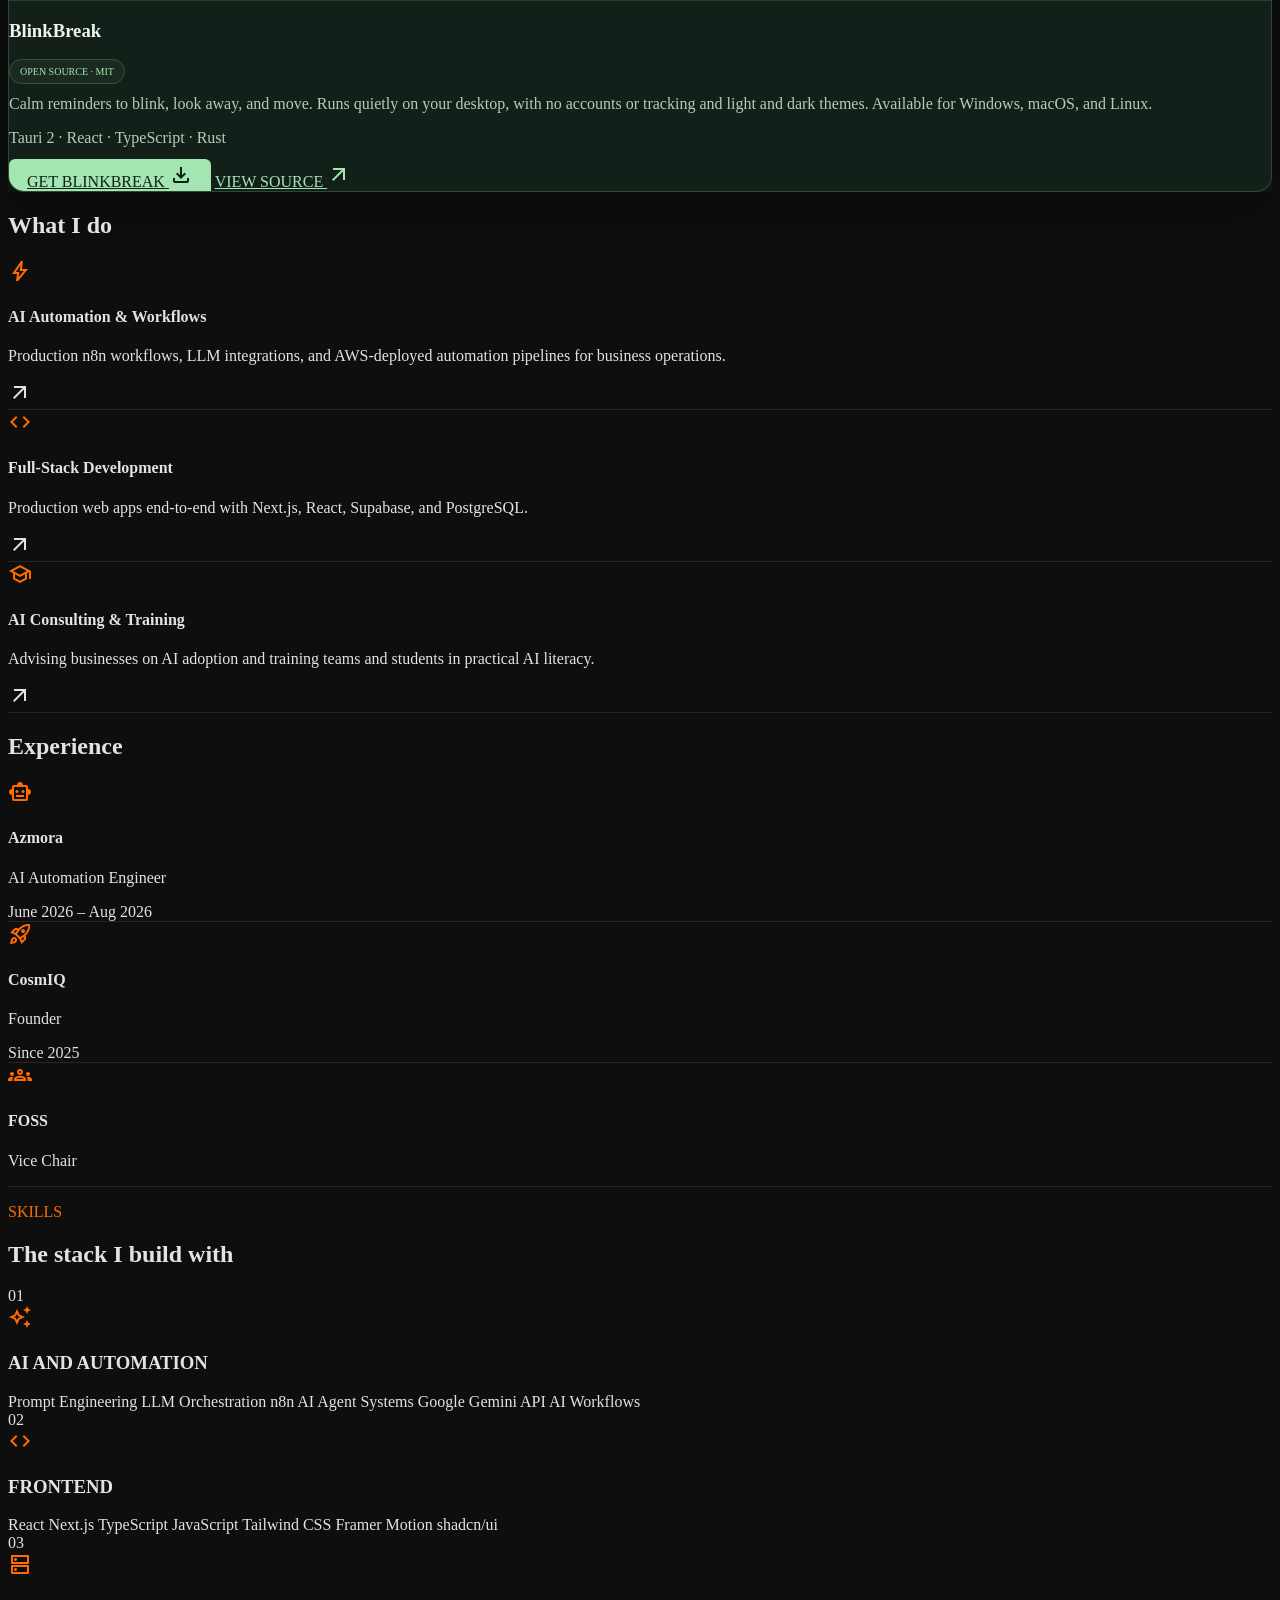
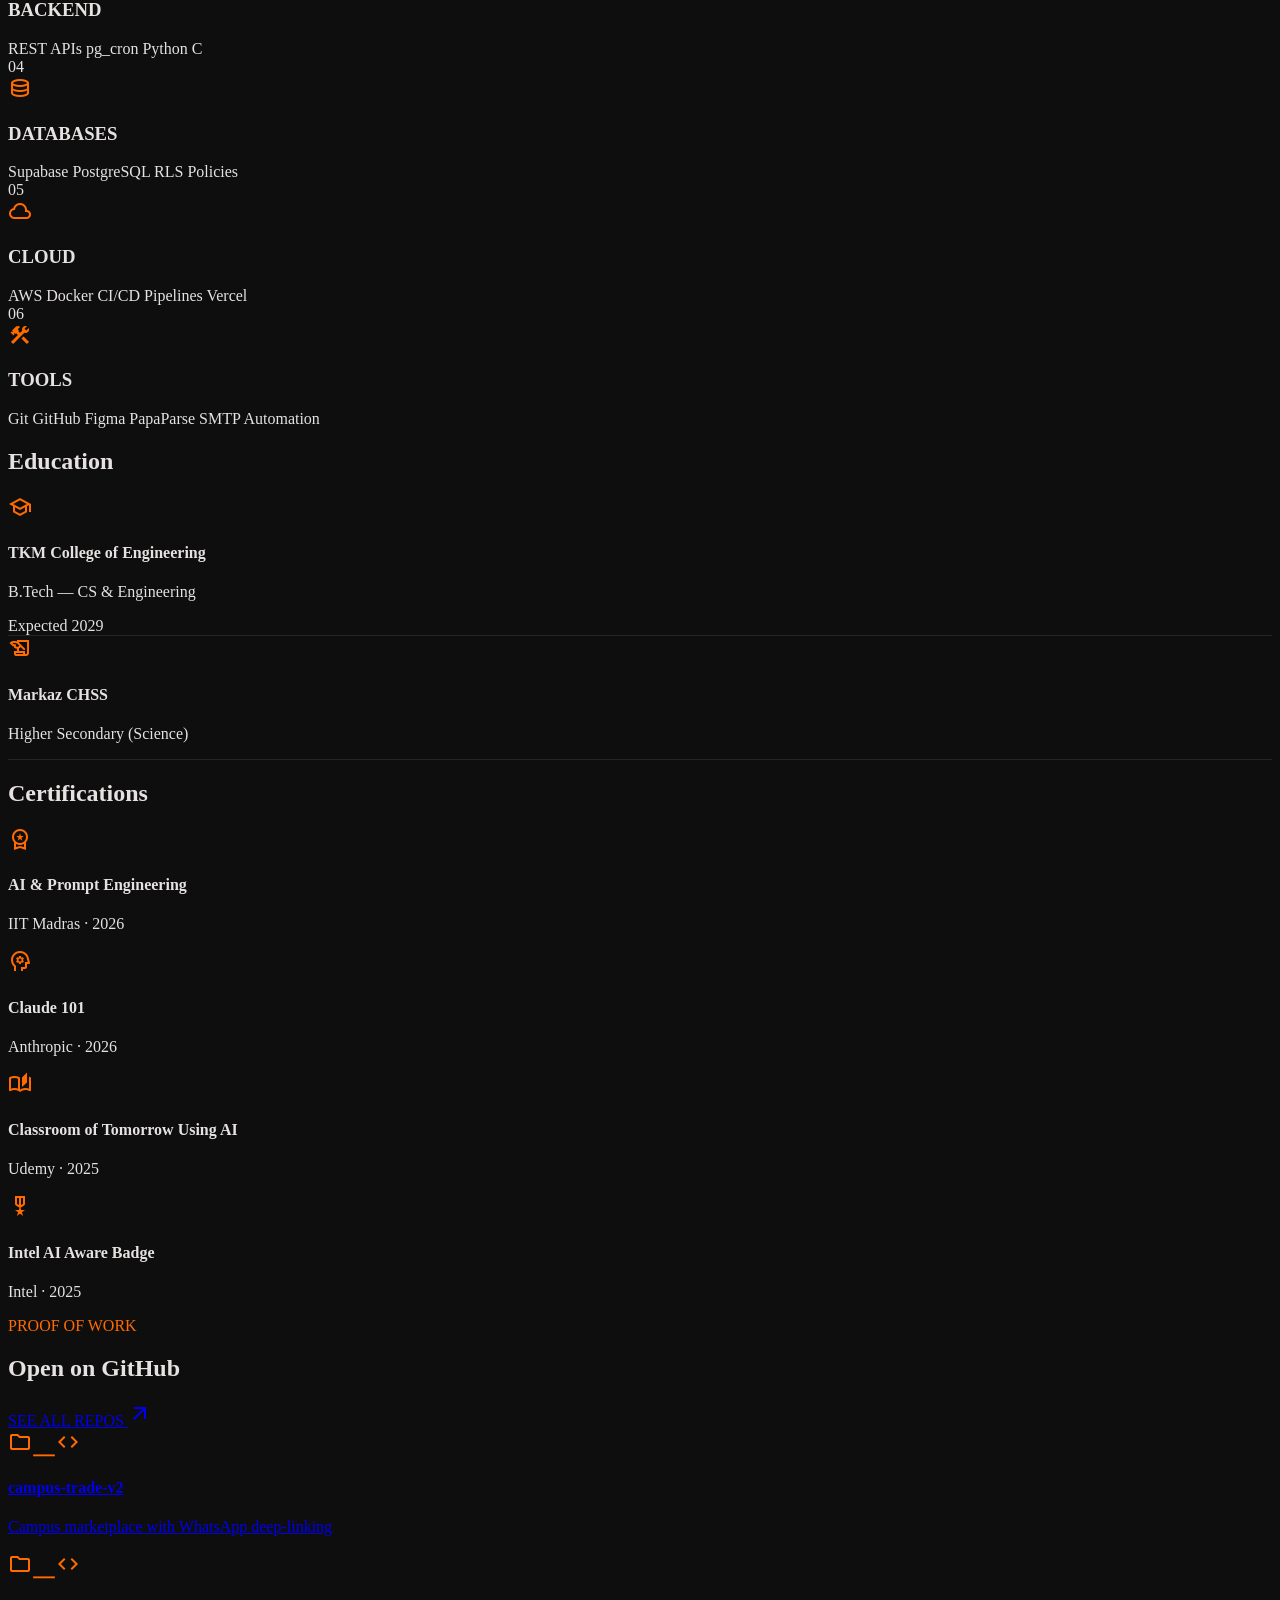
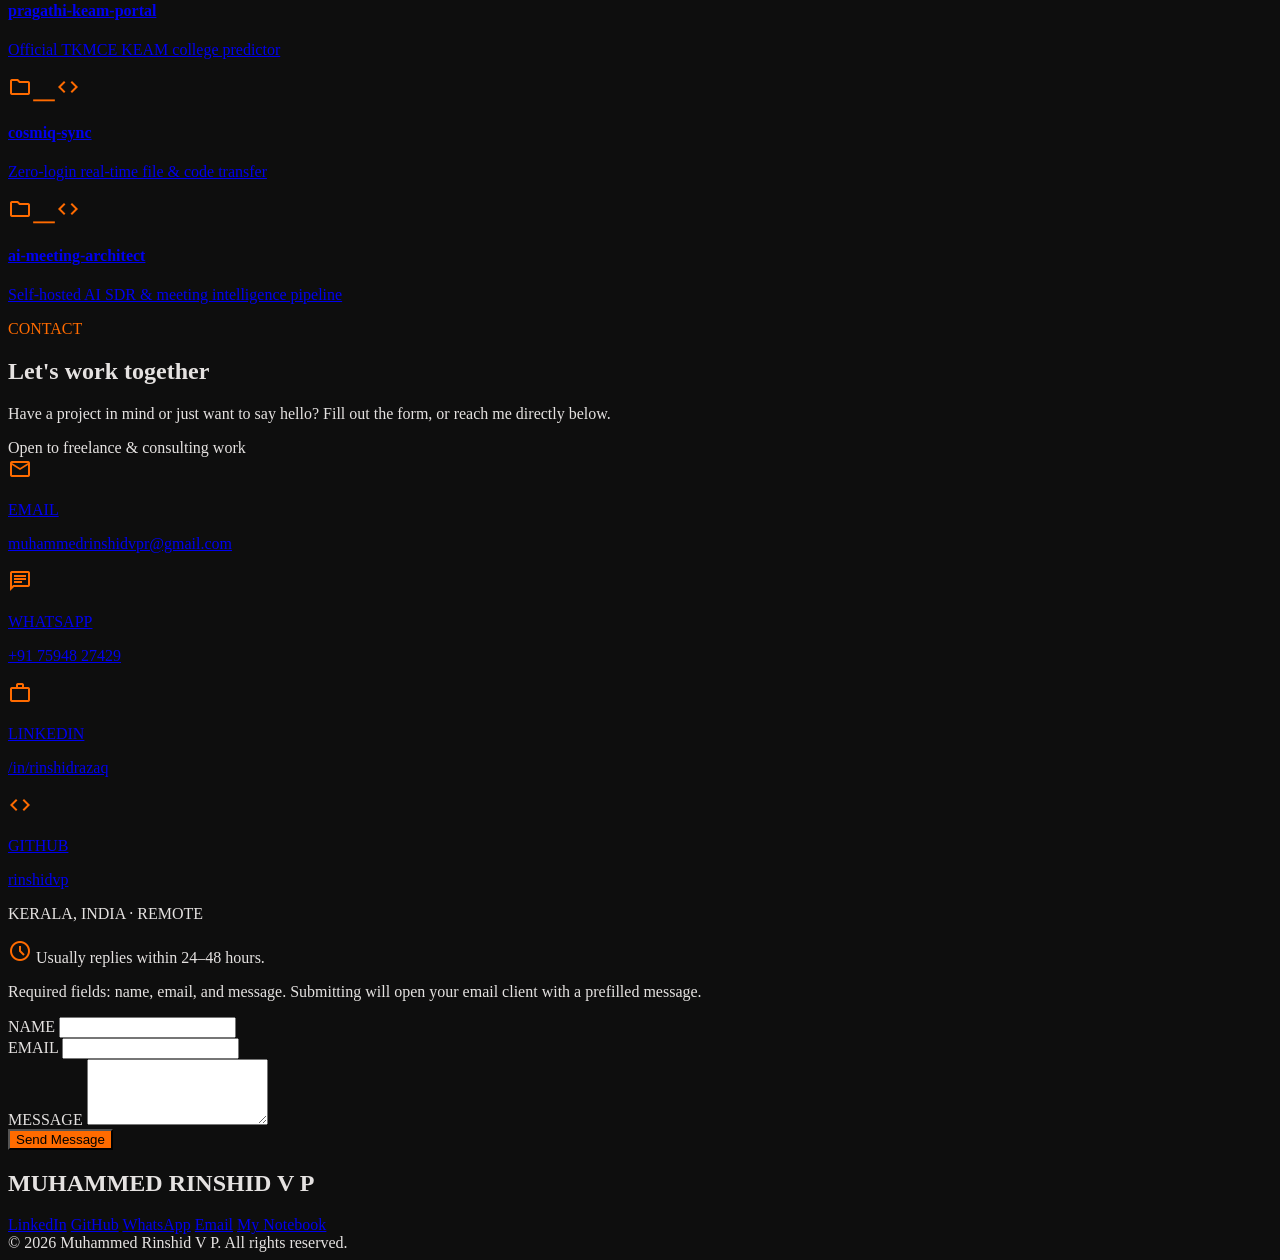
==== commit 4b4e6dcf: "Update hero to full-stack developer and practical software focus" ====
--- a/index.html
+++ b/index.html
@@ -376,14 +376,14 @@
                 <p
                   class="font-label-caps text-label-caps text-primary-container"
                 >
-                  AI AUTOMATION ENGINEER · FULL-STACK DEVELOPER · FOUNDER, COSMIQ
+                  FULL-STACK DEVELOPER · AI &amp; AUTOMATION · FOUNDER, COSMIQ
                 </p>
               </div>
             </div>
             <h1
               class="order-2 lg:order-none font-display-lg-mobile md:font-display-lg text-display-lg-mobile md:text-display-lg text-on-surface"
             >
-              I build automation that ships.
+              I build software that makes everyday work easier.
             </h1>
             <div class="order-3 lg:order-none flex flex-col sm:flex-row gap-3 mt-2">
               <a
@@ -405,10 +405,8 @@
               </a>
             </div>
             <p class="order-4 lg:order-none font-body-lg text-body-lg text-on-surface-variant max-w-xl">
-              I design AI-driven automation systems and full-stack products
-              for teams that need results, not prototypes — having
-              engineered production automation infrastructure for an
-              international client while building CosmIQ.
+              I’m a developer from Kerala building web apps, desktop tools,
+              and AI-powered workflows.
             </p>
             <div
               class="order-5 lg:order-none inline-flex w-fit items-center gap-2 rounded-full border border-white/10 bg-surface px-4 py-2"
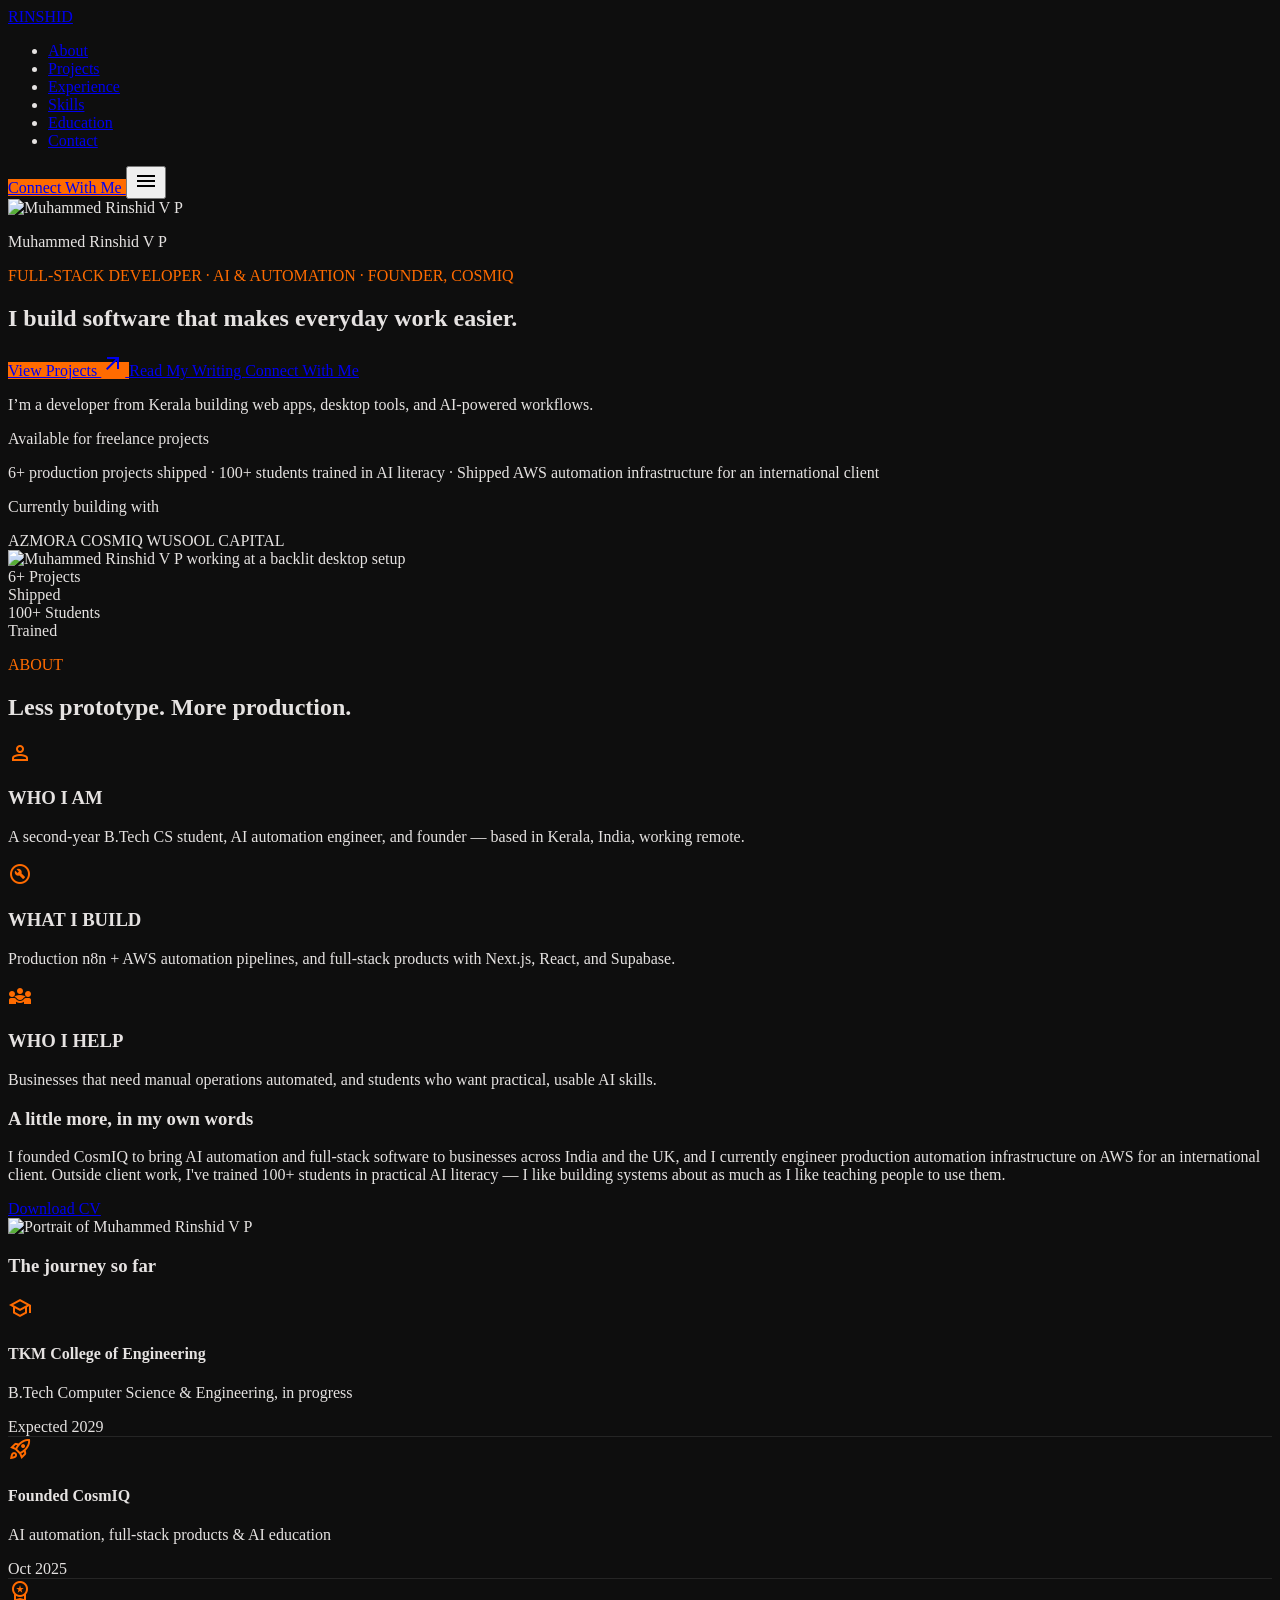
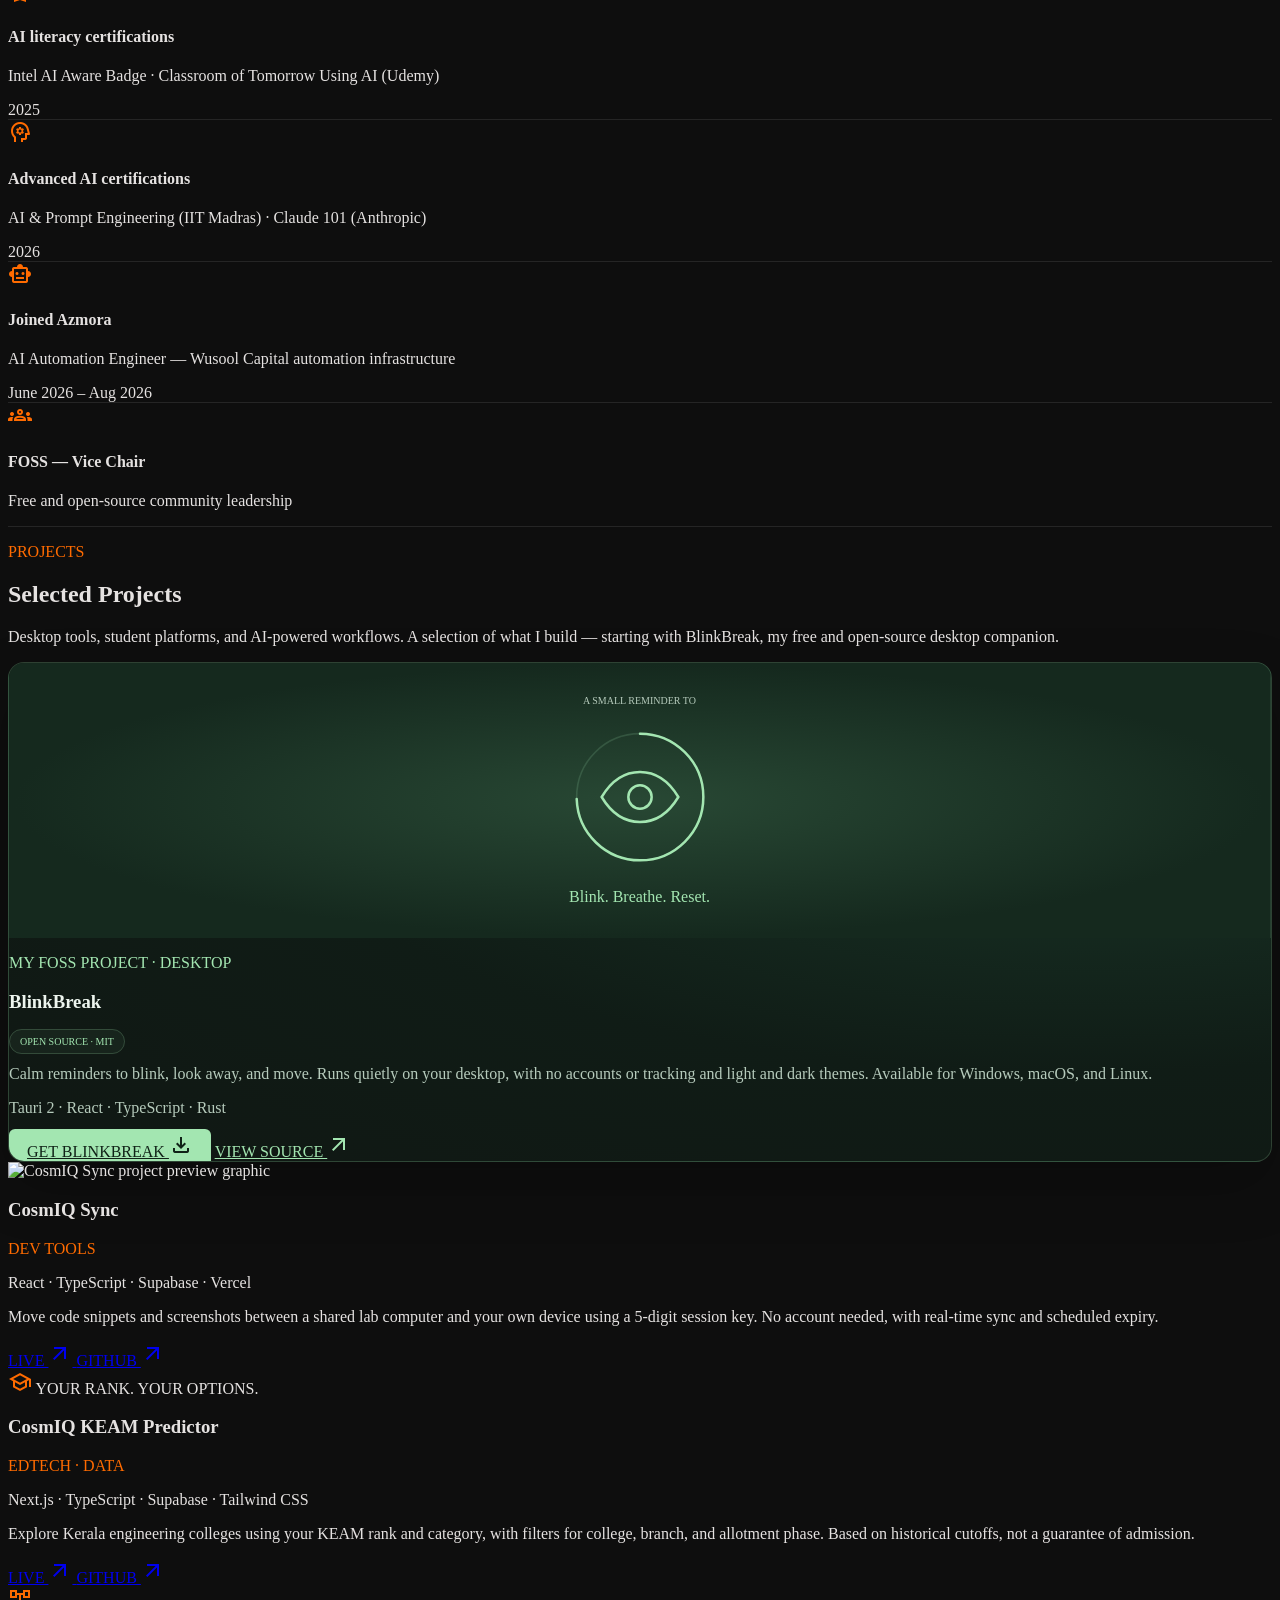
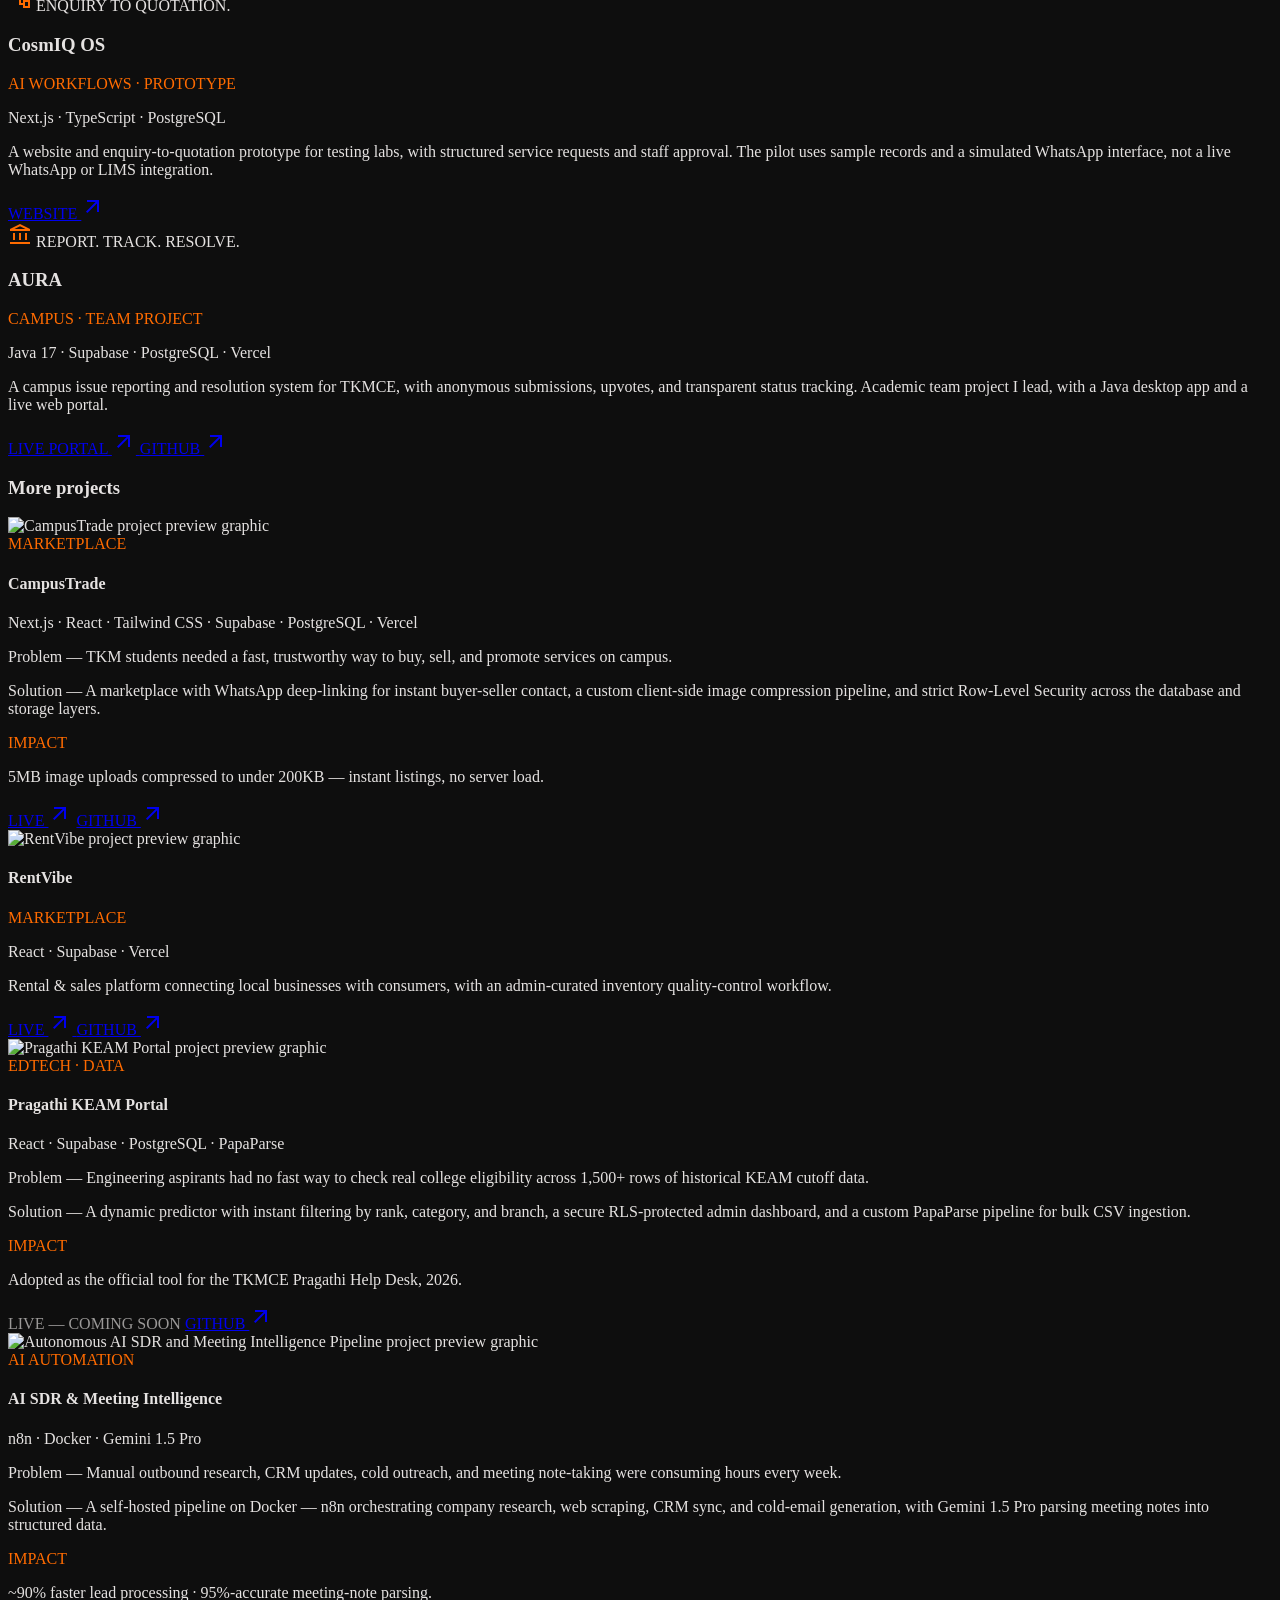
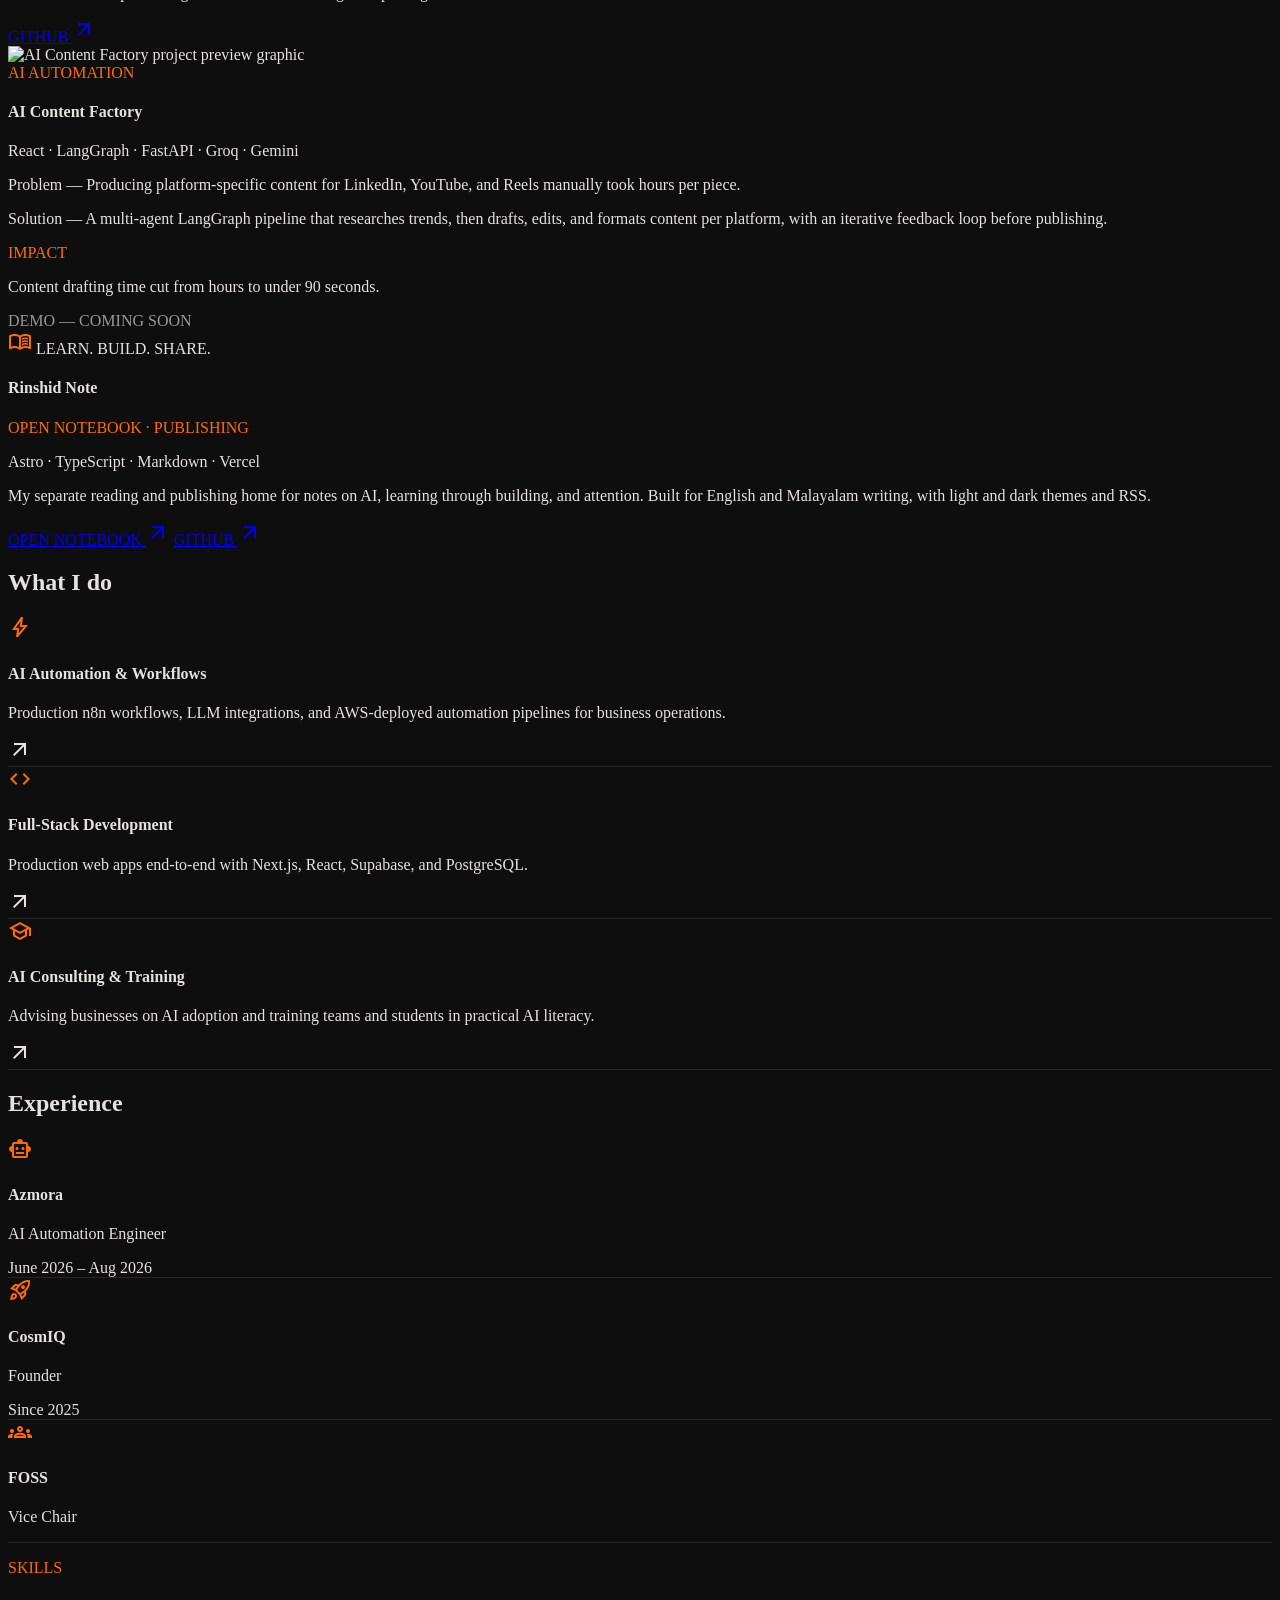
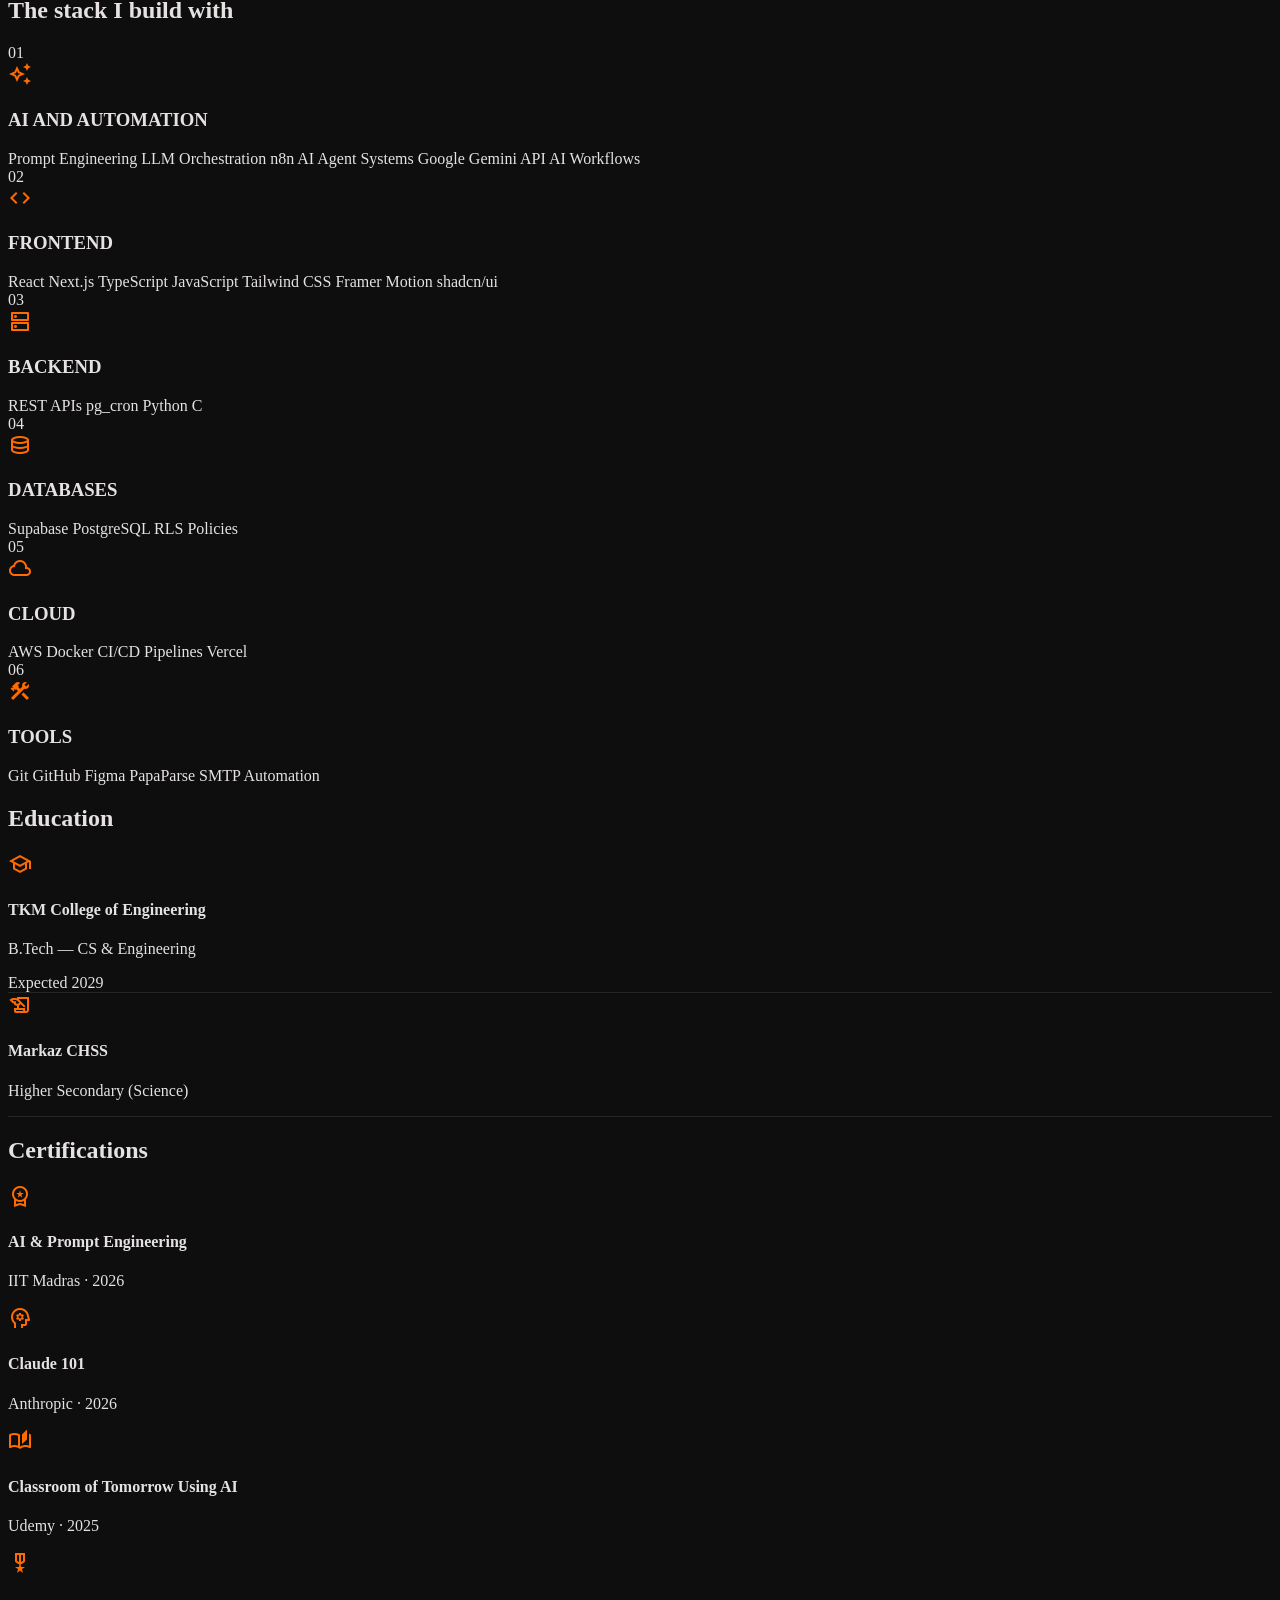
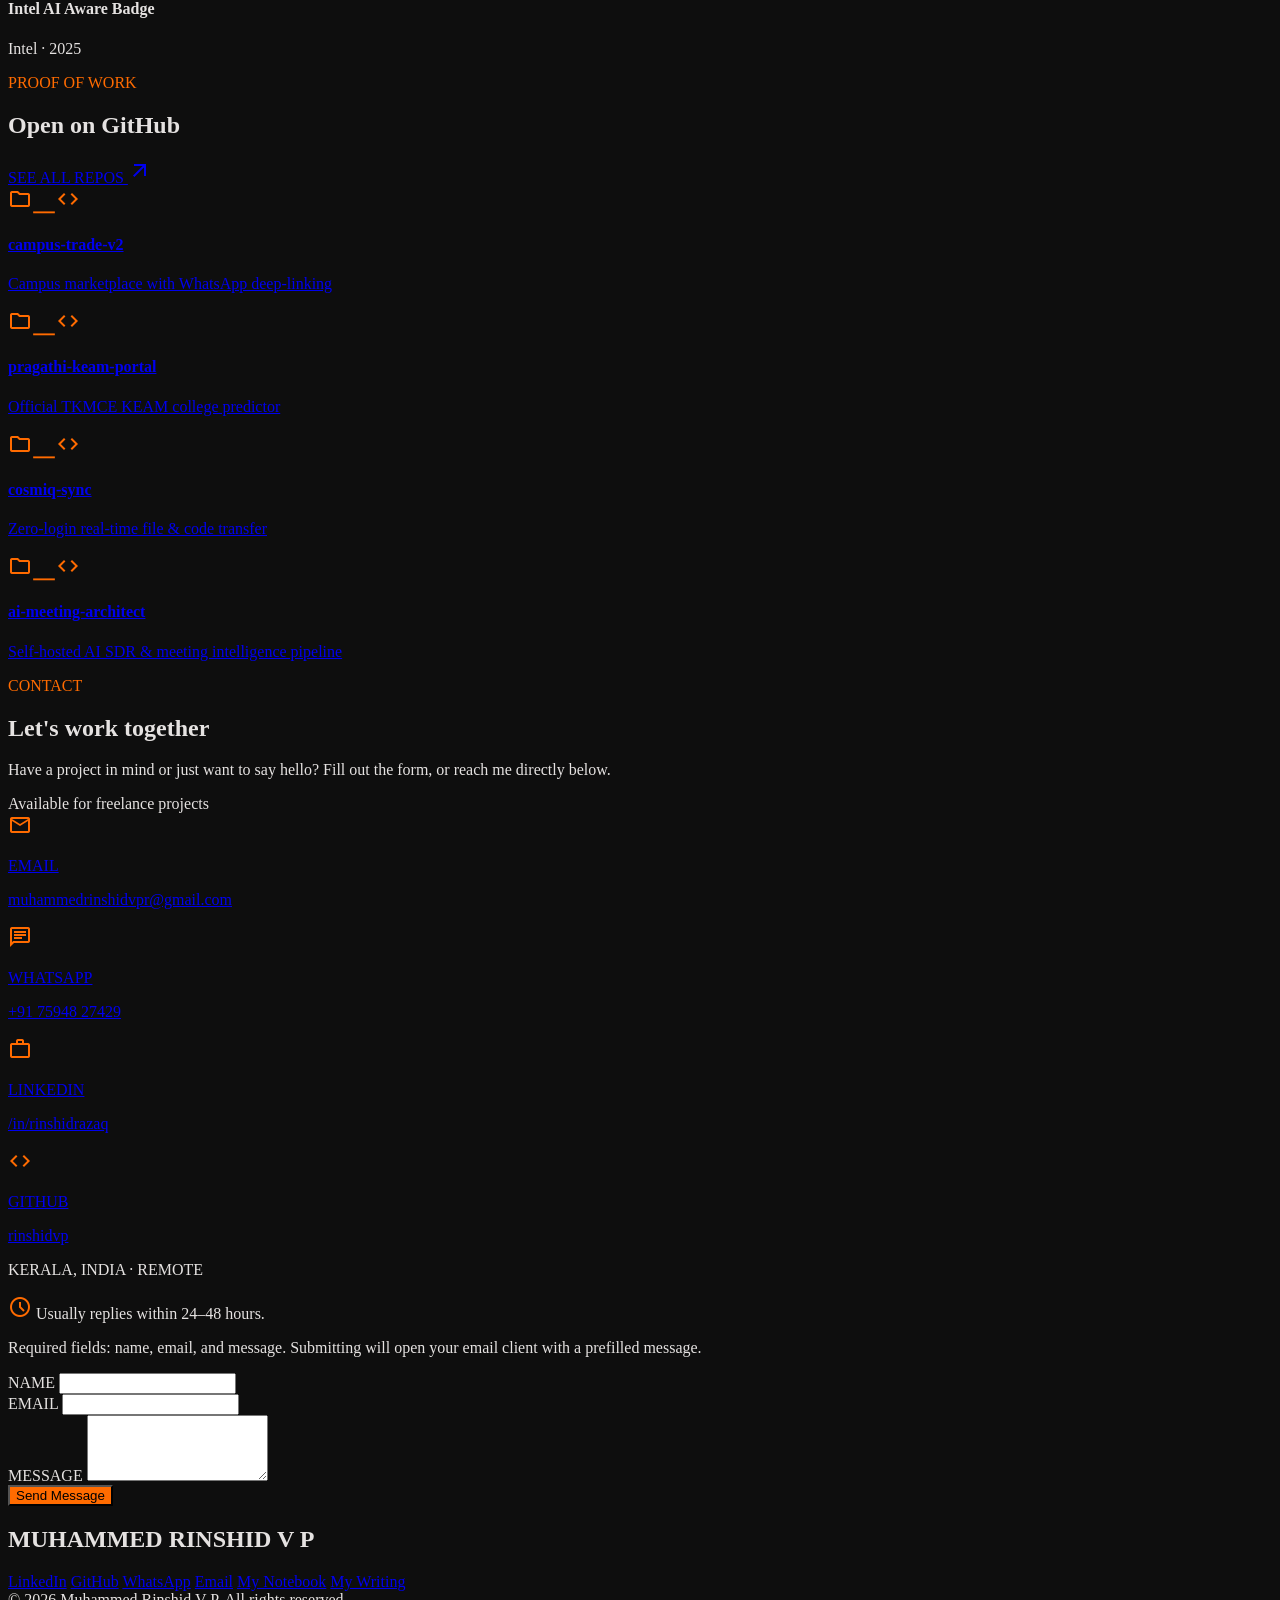
==== commit 7d392844: "Prioritize projects and add writing and freelance connection actions" ====
--- a/index.html
+++ b/index.html
@@ -272,7 +272,7 @@
           class="hidden lg:inline-flex items-center justify-center bg-primary-container text-surface-container-lowest font-label-caps text-label-caps px-6 py-3 rounded hover:scale-95 transition-transform duration-300"
           href="#contact"
         >
-          Hire Me
+          Connect With Me
         </a>
         <button
           type="button"
@@ -337,7 +337,7 @@
             <a
               class="flex items-center justify-center bg-primary-container text-surface-container-lowest font-label-caps text-label-caps px-6 py-4 rounded"
               href="#contact"
-              >Hire Me</a
+              >Connect With Me</a
             >
           </li>
         </ul>
@@ -385,23 +385,29 @@
             >
               I build software that makes everyday work easier.
             </h1>
-            <div class="order-3 lg:order-none flex flex-col sm:flex-row gap-3 mt-2">
+            <div class="order-3 lg:order-none flex flex-col sm:flex-row sm:flex-wrap gap-3 mt-2">
               <a
                 href="#projects"
                 class="inline-flex items-center justify-center gap-2 w-full sm:w-auto bg-primary-container text-surface-container-lowest font-label-caps text-label-caps px-8 py-4 rounded hover:scale-[0.97] transition-transform duration-300 min-h-[48px]"
               >
-                View Work
+                View Projects
                 <span class="material-symbols-outlined text-base"
                   >arrow_outward</span
                 >
               </a>
               <a
-                href="Rinshid_CV.html"
+                href="https://rinshid-note.vercel.app/writing/"
                 target="_blank"
                 rel="noopener"
                 class="inline-flex items-center justify-center gap-2 w-full sm:w-auto bg-transparent border border-white/20 text-on-surface font-label-caps text-label-caps px-8 py-4 rounded hover:bg-on-surface hover:text-surface-container-lowest transition-colors duration-300 min-h-[48px]"
               >
-                Download Resume
+                Read My Writing
+              </a>
+              <a
+                href="#contact"
+                class="inline-flex items-center justify-center gap-2 w-full sm:w-auto bg-transparent border border-white/20 text-on-surface font-label-caps text-label-caps px-8 py-4 rounded hover:bg-on-surface hover:text-surface-container-lowest transition-colors duration-300 min-h-[48px]"
+              >
+                Connect With Me
               </a>
             </div>
             <p class="order-4 lg:order-none font-body-lg text-body-lg text-on-surface-variant max-w-xl">
@@ -415,7 +421,7 @@
                 class="w-2 h-2 rounded-full bg-primary-container animate-pulse flex-shrink-0"
               ></span>
               <span class="font-label-caps text-label-caps text-on-surface-variant"
-                >Open to freelance &amp; consulting work</span
+                >Available for freelance projects</span
               >
             </div>
             <p
@@ -448,7 +454,7 @@
           <div class="hidden lg:block lg:w-1/2 relative">
             <div
               aria-hidden="true"
-              class="absolute -top-10 -right-10 w-64 h-64 bg-primary-container/20 rounded-full blur-3xl pointer-events-none"
+              class="absolute -top-10 right-0 w-64 h-64 bg-primary-container/20 rounded-full blur-3xl pointer-events-none"
             ></div>
             <div class="relative rounded-lg overflow-hidden border border-white/10">
               <img
@@ -592,7 +598,7 @@
           </div>
         </div>
         <!-- Journey timeline -->
-        <div>
+        <div id="journey">
           <h3 class="font-headline-md text-2xl md:text-headline-md text-on-surface mb-8">
             The journey so far
           </h3>
@@ -727,8 +733,17 @@
               </div>
               <span
                 class="font-label-caps text-label-caps text-on-surface-variant opacity-60 flex-shrink-0"
-                >June 2026 – Aug 2026</span
-              >
+                    >June 2026 – Aug 2026</span
+              >
+            </div>
+            <div class="flex items-center gap-4 py-6 divider hover:bg-surface transition-colors duration-300 px-4 -mx-4">
+              <span class="flex items-center justify-center w-10 h-10 rounded bg-primary-container/10 flex-shrink-0">
+                <span class="material-symbols-outlined text-primary-container text-xl" aria-hidden="true">groups</span>
+              </span>
+              <div>
+                <h4 class="font-headline-md text-base md:text-lg text-on-surface">FOSS — Vice Chair</h4>
+                <p class="text-sm text-on-surface-variant">Free and open-source community leadership</p>
+              </div>
             </div>
           </div>
         </div>
@@ -742,15 +757,167 @@
           PROJECTS
         </p>
         <h2 class="font-headline-xl text-headline-xl text-on-surface mb-4">
-          Featured case studies
+          Selected Projects
         </h2>
         <p class="font-body-lg text-body-lg text-on-surface-variant max-w-2xl mb-12">
-          AI automation, full-stack products, and tools for everyday life.
-          Four case studies below explore the problem, the build, and the
-          result — followed by more projects and my open notebook.
+          Desktop tools, student platforms, and AI-powered workflows.
+          A selection of what I build — starting with BlinkBreak, my
+          free and open-source desktop companion.
         </p>
+        <!-- First project: BlinkBreak. The old #foss link still reaches this card. -->
+        <article id="foss" class="foss-card grid grid-cols-1 md:grid-cols-2 mb-8 scroll-mt-[84px] md:scroll-mt-[100px]" aria-labelledby="blinkbreak-title">
+          <div class="foss-preview" aria-hidden="true">
+            <span class="foss-preview-label font-label-caps text-label-caps">A SMALL REMINDER TO</span>
+            <svg class="foss-eye" viewBox="0 0 180 180" fill="none">
+              <circle cx="90" cy="90" r="76" stroke="currentColor" stroke-opacity="0.16" stroke-width="2" />
+              <circle cx="90" cy="90" r="76" stroke="currentColor" stroke-width="3" stroke-linecap="round" stroke-dasharray="355 123" transform="rotate(-90 90 90)" />
+              <path d="M44 90C56 70 72 60 90 60s34 10 46 30c-12 20-28 30-46 30S56 110 44 90Z" stroke="currentColor" stroke-width="3" />
+              <circle cx="90" cy="90" r="14" stroke="currentColor" stroke-width="3" />
+            </svg>
+            <span class="font-headline-md text-2xl">Blink. Breathe. Reset.</span>
+          </div>
+          <div class="p-6 md:p-8 flex flex-col justify-center">
+            <p class="foss-accent font-label-caps text-label-caps mb-3">MY FOSS PROJECT · DESKTOP</p>
+            <div class="flex flex-wrap items-center justify-between gap-3 mb-3">
+              <h3 id="blinkbreak-title" class="font-headline-md text-2xl md:text-headline-md">BlinkBreak</h3>
+              <span class="foss-badge font-label-caps text-label-caps">OPEN SOURCE · MIT</span>
+            </div>
+            <p class="foss-muted text-sm mb-4">
+              Calm reminders to blink, look away, and move. Runs quietly
+              on your desktop, with no accounts or tracking and light
+              and dark themes. Available for Windows, macOS, and Linux.
+            </p>
+            <p class="foss-muted text-xs mb-6">Tauri 2 · React · TypeScript · Rust</p>
+            <div class="flex flex-wrap items-center gap-4">
+              <a
+                href="https://github.com/rinshidvp/blinkbreak/releases/latest"
+                target="_blank"
+                rel="noopener"
+                class="foss-download font-label-caps text-label-caps inline-flex items-center gap-2"
+                >GET BLINKBREAK
+                <span class="material-symbols-outlined text-sm" aria-hidden="true">download</span></a
+              >
+              <a
+                href="https://github.com/rinshidvp/blinkbreak"
+                target="_blank"
+                rel="noopener"
+                class="foss-source font-label-caps text-label-caps inline-flex items-center gap-2"
+                >VIEW SOURCE
+                <span class="material-symbols-outlined text-sm" aria-hidden="true">arrow_outward</span></a
+              >
+            </div>
+          </div>
+        </article>
         <div class="grid grid-cols-1 lg:grid-cols-2 gap-8 mb-8">
-          <!-- Featured Project 1: CampusTrade -->
+          <!-- Priority project 2: CosmIQ Sync -->
+          <article class="hover-lift group flex flex-col bg-surface rounded-lg overflow-hidden border border-white/5" aria-labelledby="sync-title">
+            <div class="aspect-video overflow-hidden">
+              <img
+                class="w-full h-full object-cover group-hover:scale-105 transition-transform duration-700"
+                alt="CosmIQ Sync project preview graphic"
+                src="images/project-4.svg"
+                width="800"
+                height="450"
+                loading="lazy"
+              />
+            </div>
+            <div class="p-6 md:p-8 flex flex-col gap-2 flex-1">
+              <h3 id="sync-title" class="font-headline-md text-2xl md:text-headline-md text-on-surface leading-tight">CosmIQ Sync</h3>
+              <span class="font-label-caps text-label-caps text-primary-container">DEV TOOLS</span>
+              <p class="text-xs text-on-surface-variant opacity-80">React · TypeScript · Supabase · Vercel</p>
+              <p class="text-sm text-on-surface-variant mt-1">
+                Move code snippets and screenshots between a shared lab
+                computer and your own device using a 5-digit session key.
+                No account needed, with real-time sync and scheduled expiry.
+              </p>
+              <div class="flex flex-wrap gap-4 mt-auto pt-4">
+                <a href="https://cosmiq-sync.vercel.app/" target="_blank" rel="noopener" class="font-label-caps text-label-caps text-on-surface inline-flex items-center gap-1 hover:text-primary-container transition-colors">
+                  LIVE <span class="material-symbols-outlined text-sm" aria-hidden="true">arrow_outward</span>
+                </a>
+                <a href="https://github.com/rinshidvp/cosmiq-sync" target="_blank" rel="noopener" class="font-label-caps text-label-caps text-on-surface inline-flex items-center gap-1 hover:text-primary-container transition-colors">
+                  GITHUB <span class="material-symbols-outlined text-sm" aria-hidden="true">arrow_outward</span>
+                </a>
+              </div>
+            </div>
+          </article>
+          <!-- Priority project 3: CosmIQ KEAM Predictor -->
+          <article class="hover-lift group flex flex-col bg-surface rounded-lg overflow-hidden border border-white/5" aria-labelledby="keam-title">
+            <div class="aspect-video bg-primary-container/10 flex flex-col items-center justify-center gap-3" aria-hidden="true">
+              <span class="material-symbols-outlined text-6xl text-primary-container">school</span>
+              <span class="font-label-caps text-label-caps text-on-surface-variant">YOUR RANK. YOUR OPTIONS.</span>
+            </div>
+            <div class="p-6 md:p-8 flex flex-col gap-2 flex-1">
+              <h3 id="keam-title" class="font-headline-md text-2xl md:text-headline-md text-on-surface leading-tight">CosmIQ KEAM Predictor</h3>
+              <span class="font-label-caps text-label-caps text-primary-container">EDTECH · DATA</span>
+              <p class="text-xs text-on-surface-variant opacity-80">Next.js · TypeScript · Supabase · Tailwind CSS</p>
+              <p class="text-sm text-on-surface-variant mt-1">
+                Explore Kerala engineering colleges using your KEAM rank
+                and category, with filters for college, branch, and allotment
+                phase. Based on historical cutoffs, not a guarantee of admission.
+              </p>
+              <div class="flex flex-wrap gap-4 mt-auto pt-4">
+                <a href="https://cosmiq-keam-predictor.vercel.app/" target="_blank" rel="noopener" class="font-label-caps text-label-caps text-on-surface inline-flex items-center gap-1 hover:text-primary-container transition-colors">
+                  LIVE <span class="material-symbols-outlined text-sm" aria-hidden="true">arrow_outward</span>
+                </a>
+                <a href="https://github.com/rinshidvp/cosmiq-keam-predictor" target="_blank" rel="noopener" class="font-label-caps text-label-caps text-on-surface inline-flex items-center gap-1 hover:text-primary-container transition-colors">
+                  GITHUB <span class="material-symbols-outlined text-sm" aria-hidden="true">arrow_outward</span>
+                </a>
+              </div>
+            </div>
+          </article>
+          <!-- Priority project 4: CosmIQ OS. Its source repository is private. -->
+          <article class="hover-lift group flex flex-col bg-surface rounded-lg overflow-hidden border border-white/5" aria-labelledby="os-title">
+            <div class="aspect-video bg-primary-container/10 flex flex-col items-center justify-center gap-3" aria-hidden="true">
+              <span class="material-symbols-outlined text-6xl text-primary-container">account_tree</span>
+              <span class="font-label-caps text-label-caps text-on-surface-variant">ENQUIRY TO QUOTATION.</span>
+            </div>
+            <div class="p-6 md:p-8 flex flex-col gap-2 flex-1">
+              <h3 id="os-title" class="font-headline-md text-2xl md:text-headline-md text-on-surface leading-tight">CosmIQ OS</h3>
+              <span class="font-label-caps text-label-caps text-primary-container">AI WORKFLOWS · PROTOTYPE</span>
+              <p class="text-xs text-on-surface-variant opacity-80">Next.js · TypeScript · PostgreSQL</p>
+              <p class="text-sm text-on-surface-variant mt-1">
+                A website and enquiry-to-quotation prototype for testing labs,
+                with structured service requests and staff approval. The pilot
+                uses sample records and a simulated WhatsApp interface, not
+                a live WhatsApp or LIMS integration.
+              </p>
+              <div class="flex flex-wrap gap-4 mt-auto pt-4">
+                <a href="https://cosmiq-os.vercel.app/" target="_blank" rel="noopener" class="font-label-caps text-label-caps text-on-surface inline-flex items-center gap-1 hover:text-primary-container transition-colors">
+                  WEBSITE <span class="material-symbols-outlined text-sm" aria-hidden="true">arrow_outward</span>
+                </a>
+              </div>
+            </div>
+          </article>
+          <!-- Priority project 5: AURA -->
+          <article class="hover-lift group flex flex-col bg-surface rounded-lg overflow-hidden border border-white/5" aria-labelledby="aura-title">
+            <div class="aspect-video bg-primary-container/10 flex flex-col items-center justify-center gap-3" aria-hidden="true">
+              <span class="material-symbols-outlined text-6xl text-primary-container">account_balance</span>
+              <span class="font-label-caps text-label-caps text-on-surface-variant">REPORT. TRACK. RESOLVE.</span>
+            </div>
+            <div class="p-6 md:p-8 flex flex-col gap-2 flex-1">
+              <h3 id="aura-title" class="font-headline-md text-2xl md:text-headline-md text-on-surface leading-tight">AURA</h3>
+              <span class="font-label-caps text-label-caps text-primary-container">CAMPUS · TEAM PROJECT</span>
+              <p class="text-xs text-on-surface-variant opacity-80">Java 17 · Supabase · PostgreSQL · Vercel</p>
+              <p class="text-sm text-on-surface-variant mt-1">
+                A campus issue reporting and resolution system for TKMCE,
+                with anonymous submissions, upvotes, and transparent status
+                tracking. Academic team project I lead, with a Java desktop
+                app and a live web portal.
+              </p>
+              <div class="flex flex-wrap gap-4 mt-auto pt-4">
+                <a href="https://aura-campus-three.vercel.app/" target="_blank" rel="noopener" class="font-label-caps text-label-caps text-on-surface inline-flex items-center gap-1 hover:text-primary-container transition-colors">
+                  LIVE PORTAL <span class="material-symbols-outlined text-sm" aria-hidden="true">arrow_outward</span>
+                </a>
+                <a href="https://github.com/rinshidvp/AURA" target="_blank" rel="noopener" class="font-label-caps text-label-caps text-on-surface inline-flex items-center gap-1 hover:text-primary-container transition-colors">
+                  GITHUB <span class="material-symbols-outlined text-sm" aria-hidden="true">arrow_outward</span>
+                </a>
+              </div>
+            </div>
+          </article>
+        </div>
+        <h3 class="font-headline-md text-2xl md:text-headline-md text-on-surface mb-6 mt-16">More projects</h3>
+        <div class="grid grid-cols-1 lg:grid-cols-2 gap-8 mb-8">
+          <!-- More project 1: CampusTrade -->
           <div
             class="hover-lift group flex flex-col bg-surface rounded-lg overflow-hidden border border-white/5"
           >
@@ -770,11 +937,11 @@
                   class="font-label-caps text-label-caps text-primary-container"
                   >MARKETPLACE</span
                 >
-                <h3
+                <h4
                   class="font-headline-md text-2xl md:text-headline-md text-on-surface leading-tight mt-1"
                 >
                   CampusTrade
-                </h3>
+                </h4>
               </div>
               <p class="text-xs text-on-surface-variant opacity-80">
                 Next.js · React · Tailwind CSS · Supabase · PostgreSQL ·
@@ -829,7 +996,38 @@
               </div>
             </div>
           </div>
-          <!-- Featured Project 2: Pragathi KEAM Portal -->
+          <!-- More project 2: RentVibe -->
+          <article class="hover-lift group flex flex-col bg-surface rounded-lg overflow-hidden border border-white/5" aria-labelledby="rentvibe-title">
+            <div class="aspect-video overflow-hidden">
+              <img
+                class="w-full h-full object-cover group-hover:scale-105 transition-transform duration-700"
+                alt="RentVibe project preview graphic"
+                src="images/project-6.svg"
+                width="800"
+                height="450"
+                loading="lazy"
+              />
+            </div>
+            <div class="p-6 md:p-8 flex flex-col gap-2 flex-1">
+              <h4 id="rentvibe-title" class="font-headline-md text-2xl md:text-headline-md text-on-surface leading-tight">RentVibe</h4>
+              <span class="font-label-caps text-label-caps text-primary-container">MARKETPLACE</span>
+              <p class="text-xs text-on-surface-variant opacity-80">React · Supabase · Vercel</p>
+              <p class="text-sm text-on-surface-variant mt-1">
+                Rental &amp; sales platform connecting local businesses with
+                consumers, with an admin-curated inventory quality-control
+                workflow.
+              </p>
+              <div class="flex flex-wrap gap-4 mt-auto pt-4">
+                <a href="https://rentvibe.vercel.app/" target="_blank" rel="noopener" class="font-label-caps text-label-caps text-on-surface inline-flex items-center gap-1 hover:text-primary-container transition-colors">
+                  LIVE <span class="material-symbols-outlined text-sm" aria-hidden="true">arrow_outward</span>
+                </a>
+                <a href="https://github.com/rinshidvp/rentvibe-landing" target="_blank" rel="noopener" class="font-label-caps text-label-caps text-on-surface inline-flex items-center gap-1 hover:text-primary-container transition-colors">
+                  GITHUB <span class="material-symbols-outlined text-sm" aria-hidden="true">arrow_outward</span>
+                </a>
+              </div>
+            </div>
+          </article>
+          <!-- More project 3: Pragathi KEAM Portal -->
           <div
             class="hover-lift group flex flex-col bg-surface rounded-lg overflow-hidden border border-white/5"
           >
@@ -849,11 +1047,11 @@
                   class="font-label-caps text-label-caps text-primary-container"
                   >EDTECH · DATA</span
                 >
-                <h3
+                <h4
                   class="font-headline-md text-2xl md:text-headline-md text-on-surface leading-tight mt-1"
                 >
                   Pragathi KEAM Portal
-                </h3>
+                </h4>
               </div>
               <p class="text-xs text-on-surface-variant opacity-80">
                 React · Supabase · PostgreSQL · PapaParse
@@ -902,7 +1100,7 @@
               </div>
             </div>
           </div>
-          <!-- Featured Project 3: AI SDR & Meeting Intelligence -->
+          <!-- More project 4: AI SDR & Meeting Intelligence -->
           <div
             class="hover-lift group flex flex-col bg-surface rounded-lg overflow-hidden border border-white/5"
           >
@@ -922,11 +1120,11 @@
                   class="font-label-caps text-label-caps text-primary-container"
                   >AI AUTOMATION</span
                 >
-                <h3
+                <h4
                   class="font-headline-md text-2xl md:text-headline-md text-on-surface leading-tight mt-1"
                 >
                   AI SDR &amp; Meeting Intelligence
-                </h3>
+                </h4>
               </div>
               <p class="text-xs text-on-surface-variant opacity-80">
                 n8n · Docker · Gemini 1.5 Pro
@@ -970,7 +1168,7 @@
               </div>
             </div>
           </div>
-          <!-- Featured Project 4: AI Content Factory -->
+          <!-- More project 5: AI Content Factory -->
           <div
             class="hover-lift group flex flex-col bg-surface rounded-lg overflow-hidden border border-white/5"
           >
@@ -990,11 +1188,11 @@
                   class="font-label-caps text-label-caps text-primary-container"
                   >AI AUTOMATION</span
                 >
-                <h3
+                <h4
                   class="font-headline-md text-2xl md:text-headline-md text-on-surface leading-tight mt-1"
                 >
                   AI Content Factory
-                </h3>
+                </h4>
               </div>
               <p class="text-xs text-on-surface-variant opacity-80">
                 React · LangGraph · FastAPI · Groq · Gemini
@@ -1030,107 +1228,7 @@
               </div>
             </div>
           </div>
-        </div>
-        <!-- More Projects -->
-        <h3 class="font-headline-md text-2xl md:text-headline-md text-on-surface mb-6 mt-16">
-          More projects
-        </h3>
-        <div class="grid grid-cols-1 md:grid-cols-2 gap-8">
-          <!-- More Project 1: CosmIQ Sync -->
-          <div
-            class="hover-lift group flex flex-col bg-surface rounded-lg overflow-hidden border border-white/5"
-          >
-            <div class="aspect-video overflow-hidden">
-              <img
-                class="w-full h-full object-cover group-hover:scale-105 transition-transform duration-700"
-                alt="CosmIQ Sync project preview graphic"
-                src="images/project-4.svg"
-                width="800"
-                height="450"
-                loading="lazy"
-              />
-            </div>
-            <div class="p-6 md:p-8 flex flex-col gap-2 flex-1">
-              <h4
-                class="font-headline-md text-2xl md:text-headline-md text-on-surface leading-tight"
-              >
-                CosmIQ Sync
-              </h4>
-              <span
-                class="font-label-caps text-label-caps text-primary-container"
-                >DEV TOOLS</span
-              >
-              <p class="text-xs text-on-surface-variant opacity-80">
-                React · TypeScript · Supabase · Vercel
-              </p>
-              <p class="text-sm text-on-surface-variant mt-1">
-                Move code snippets and screenshots between a shared lab
-                computer and your own device using a 5-digit session key.
-                No account needed, with real-time sync and scheduled expiry.
-              </p>
-              <div class="flex gap-4 mt-auto pt-4">
-                <a
-                  href="https://cosmiq-sync.vercel.app/"
-                  target="_blank"
-                  rel="noopener"
-                  class="font-label-caps text-label-caps text-on-surface inline-flex items-center gap-1 hover:text-primary-container transition-colors"
-                  >LIVE
-                  <span class="material-symbols-outlined text-sm"
-                    >arrow_outward</span
-                  ></a
-                >
-                <a
-                  href="https://github.com/rinshidvp/cosmiq-sync"
-                  target="_blank"
-                  rel="noopener"
-                  class="font-label-caps text-label-caps text-on-surface inline-flex items-center gap-1 hover:text-primary-container transition-colors"
-                  >GITHUB
-                  <span class="material-symbols-outlined text-sm"
-                    >arrow_outward</span
-                  ></a
-                >
-              </div>
-            </div>
-          </div>
-          <!-- More Project 2: AURA -->
-          <div
-            class="hover-lift group flex flex-col bg-surface rounded-lg overflow-hidden border border-white/5"
-          >
-            <div class="aspect-video bg-primary-container/10 flex flex-col items-center justify-center gap-3" aria-hidden="true">
-              <span class="material-symbols-outlined text-6xl text-primary-container">account_balance</span>
-              <span class="font-label-caps text-label-caps text-on-surface-variant">REPORT. TRACK. RESOLVE.</span>
-            </div>
-            <div class="p-6 md:p-8 flex flex-col gap-2 flex-1">
-              <h4 class="font-headline-md text-2xl md:text-headline-md text-on-surface leading-tight">AURA</h4>
-              <span class="font-label-caps text-label-caps text-primary-container">CAMPUS · TEAM PROJECT</span>
-              <p class="text-xs text-on-surface-variant opacity-80">Java 17 · Supabase · PostgreSQL · Vercel</p>
-              <p class="text-sm text-on-surface-variant mt-1">
-                A campus issue reporting and resolution system for TKMCE,
-                with anonymous submissions, upvotes, and transparent status
-                tracking. Academic team project I lead, with a Java desktop
-                app and a live web portal.
-              </p>
-              <div class="flex flex-wrap gap-4 mt-auto pt-4">
-                <a
-                  href="https://aura-campus-three.vercel.app/"
-                  target="_blank"
-                  rel="noopener"
-                  class="font-label-caps text-label-caps text-on-surface inline-flex items-center gap-1 hover:text-primary-container transition-colors"
-                  >LIVE PORTAL
-                  <span class="material-symbols-outlined text-sm" aria-hidden="true">arrow_outward</span></a
-                >
-                <a
-                  href="https://github.com/rinshidvp/AURA"
-                  target="_blank"
-                  rel="noopener"
-                  class="font-label-caps text-label-caps text-on-surface inline-flex items-center gap-1 hover:text-primary-container transition-colors"
-                  >GITHUB
-                  <span class="material-symbols-outlined text-sm" aria-hidden="true">arrow_outward</span></a
-                >
-              </div>
-            </div>
-          </div>
-          <!-- More Project 3: Rinshid Note -->
+          <!-- More project 6: Rinshid Note -->
           <div
             class="hover-lift group flex flex-col bg-surface rounded-lg overflow-hidden border border-white/5"
           >
@@ -1166,130 +1264,6 @@
                 >
               </div>
             </div>
-          </div>
-          <!-- More Project 4: RentVibe -->
-          <div
-            class="hover-lift group flex flex-col bg-surface rounded-lg overflow-hidden border border-white/5"
-          >
-            <div class="aspect-video overflow-hidden">
-              <img
-                class="w-full h-full object-cover group-hover:scale-105 transition-transform duration-700"
-                alt="RentVibe project preview graphic"
-                src="images/project-6.svg"
-                width="800"
-                height="450"
-                loading="lazy"
-              />
-            </div>
-            <div class="p-6 md:p-8 flex flex-col gap-2 flex-1">
-              <h4
-                class="font-headline-md text-2xl md:text-headline-md text-on-surface leading-tight"
-              >
-                RentVibe
-              </h4>
-              <span
-                class="font-label-caps text-label-caps text-primary-container"
-                >MARKETPLACE</span
-              >
-              <p class="text-xs text-on-surface-variant opacity-80">
-                React · Supabase · Vercel
-              </p>
-              <p class="text-sm text-on-surface-variant mt-1">
-                Rental &amp; sales platform connecting local businesses with
-                consumers, with an admin-curated inventory quality-control
-                workflow.
-              </p>
-              <div class="flex gap-4 mt-auto pt-4">
-                <a
-                  href="https://rentvibe.vercel.app/"
-                  target="_blank"
-                  rel="noopener"
-                  class="font-label-caps text-label-caps text-on-surface inline-flex items-center gap-1 hover:text-primary-container transition-colors"
-                  >LIVE
-                  <span class="material-symbols-outlined text-sm"
-                    >arrow_outward</span
-                  ></a
-                >
-                <a
-                  href="https://github.com/rinshidvp/rentvibe-landing"
-                  target="_blank"
-                  rel="noopener"
-                  class="font-label-caps text-label-caps text-on-surface inline-flex items-center gap-1 hover:text-primary-container transition-colors"
-                  >GITHUB
-                  <span class="material-symbols-outlined text-sm"
-                    >arrow_outward</span
-                  ></a
-                >
-              </div>
-            </div>
-          </div>
-        </div>
-      </section>
-      <!-- FOSS & Open Source: a distinct green accent, separate from client work -->
-      <section
-        id="foss"
-        aria-labelledby="foss-title"
-        class="foss-section scroll-mt-[84px] md:scroll-mt-[100px] border-t border-white/10"
-      >
-        <div class="max-w-container-max mx-auto px-gutter py-section-gap-mobile md:py-section-gap-desktop">
-          <div class="grid grid-cols-1 lg:grid-cols-2 gap-12 lg:gap-16 items-center">
-            <div>
-              <p class="foss-accent font-label-caps text-label-caps mb-4">FOSS &amp; OPEN SOURCE</p>
-              <h2 id="foss-title" class="font-headline-xl text-headline-xl mb-6">
-                Build it.<br />Share it.<br /><span class="foss-accent">Make it useful.</span>
-              </h2>
-              <p class="foss-role font-label-caps text-label-caps inline-flex items-center gap-2 mb-6">
-                <span class="material-symbols-outlined text-xl" aria-hidden="true">groups</span>
-                Vice Chair · FOSS
-              </p>
-              <p class="foss-muted font-body-lg text-body-lg max-w-xl">
-                Free and open-source software is part of how I build.
-                BlinkBreak is my FOSS project: a small, private tool for
-                anyone who spends a little too long at a screen.
-              </p>
-            </div>
-            <article class="foss-card" aria-labelledby="blinkbreak-title">
-              <div class="foss-preview" aria-hidden="true">
-                <span class="foss-preview-label font-label-caps text-label-caps">A SMALL REMINDER TO</span>
-                <svg class="foss-eye" viewBox="0 0 180 180" fill="none">
-                  <circle cx="90" cy="90" r="76" stroke="currentColor" stroke-opacity="0.16" stroke-width="2" />
-                  <circle cx="90" cy="90" r="76" stroke="currentColor" stroke-width="3" stroke-linecap="round" stroke-dasharray="355 123" transform="rotate(-90 90 90)" />
-                  <path d="M44 90C56 70 72 60 90 60s34 10 46 30c-12 20-28 30-46 30S56 110 44 90Z" stroke="currentColor" stroke-width="3" />
-                  <circle cx="90" cy="90" r="14" stroke="currentColor" stroke-width="3" />
-                </svg>
-                <span class="font-headline-md text-2xl">Blink. Breathe. Reset.</span>
-              </div>
-              <div class="p-6 md:p-8">
-                <div class="flex flex-wrap items-center justify-between gap-3 mb-3">
-                  <h3 id="blinkbreak-title" class="font-headline-md text-2xl md:text-headline-md">BlinkBreak</h3>
-                  <span class="foss-badge font-label-caps text-label-caps">OPEN SOURCE · MIT</span>
-                </div>
-                <p class="foss-muted text-sm mb-4">
-                  Calm reminders to blink, look away, and move. Runs quietly
-                  on your desktop, with no accounts or tracking and light
-                  and dark themes. Available for Windows, macOS, and Linux.
-                </p>
-                <p class="foss-muted text-xs mb-6">Tauri 2 · React · TypeScript · Rust</p>
-                <div class="flex flex-wrap items-center gap-4">
-                  <a
-                    href="https://github.com/rinshidvp/blinkbreak/releases/latest"
-                    target="_blank"
-                    rel="noopener"
-                    class="foss-download font-label-caps text-label-caps inline-flex items-center gap-2"
-                    >GET BLINKBREAK
-                    <span class="material-symbols-outlined text-sm" aria-hidden="true">download</span></a
-                  >
-                  <a
-                    href="https://github.com/rinshidvp/blinkbreak"
-                    target="_blank"
-                    rel="noopener"
-                    class="foss-source font-label-caps text-label-caps inline-flex items-center gap-2"
-                    >VIEW SOURCE
-                    <span class="material-symbols-outlined text-sm" aria-hidden="true">arrow_outward</span></a
-                  >
-                </div>
-              </div>
-            </article>
           </div>
         </div>
       </section>
@@ -2009,7 +1983,7 @@
                 class="w-2 h-2 rounded-full bg-primary-container animate-pulse flex-shrink-0"
               ></span>
               <span class="font-label-caps text-label-caps text-on-surface-variant"
-                >Open to freelance &amp; consulting work</span
+                >Available for freelance projects</span
               >
             </div>
             <div class="grid grid-cols-1 sm:grid-cols-2 gap-4">
@@ -2232,6 +2206,13 @@
             rel="noopener"
             >My Notebook</a
           >
+          <a
+            class="font-label-caps text-label-caps text-secondary-fixed-dim hover:text-on-surface transition-colors"
+            href="https://rinshid-note.vercel.app/writing/"
+            target="_blank"
+            rel="noopener"
+            >My Writing</a
+          >
         </div>
         <div class="font-body-md text-body-md text-secondary-fixed-dim mt-8">
           © 2026 Muhammed Rinshid V P. All rights reserved.
--- a/css/style.css
+++ b/css/style.css
@@ -98,43 +98,34 @@
   box-shadow: 0 16px 32px rgba(0, 0, 0, 0.35);
 }
 
-/* The FOSS section has its own green palette; client-work styling stays orange. */
-.foss-section {
+/* Only the first project card uses green; the rest of the portfolio stays orange. */
+.foss-card {
   --foss-accent: #a3e6b1;
   --foss-muted: #b6cbbc;
   color: #edf5ee;
   background: radial-gradient(ellipse at 85% 20%, #1a3829 0%, #101c16 55%, #101713 100%);
-}
-
-.foss-accent {
-  color: var(--foss-accent);
-}
-
-.foss-muted {
-  color: var(--foss-muted);
-}
-
-.foss-role,
-.foss-badge {
-  color: var(--foss-accent);
-  background: #a3e6b10d;
-  border: 1px solid #a3e6b133;
-  border-radius: 999px;
-  padding: 10px 14px;
-}
-
-.foss-badge {
-  font-size: 10px;
-  padding: 6px 10px;
-}
-
-.foss-card {
   min-width: 0;
-  background: #132019;
   border: 1px solid #a3e6b133;
   border-radius: 16px;
   overflow: hidden;
   box-shadow: 0 24px 60px #00000033;
+}
+
+.foss-accent {
+  color: var(--foss-accent);
+}
+
+.foss-muted {
+  color: var(--foss-muted);
+}
+
+.foss-badge {
+  color: var(--foss-accent);
+  background: #a3e6b10d;
+  border: 1px solid #a3e6b133;
+  border-radius: 999px;
+  font-size: 10px;
+  padding: 6px 10px;
 }
 
 .foss-preview {
@@ -184,8 +175,15 @@
   color: #edf5ee;
 }
 
-.foss-section a:focus-visible {
+.foss-card a:focus-visible {
   outline-color: var(--foss-accent);
+}
+
+@media (min-width: 768px) {
+  .foss-preview {
+    border-bottom: 0;
+    border-right: 1px solid #a3e6b11f;
+  }
 }
 
 /* Honest disabled state for not-yet-launched project links */
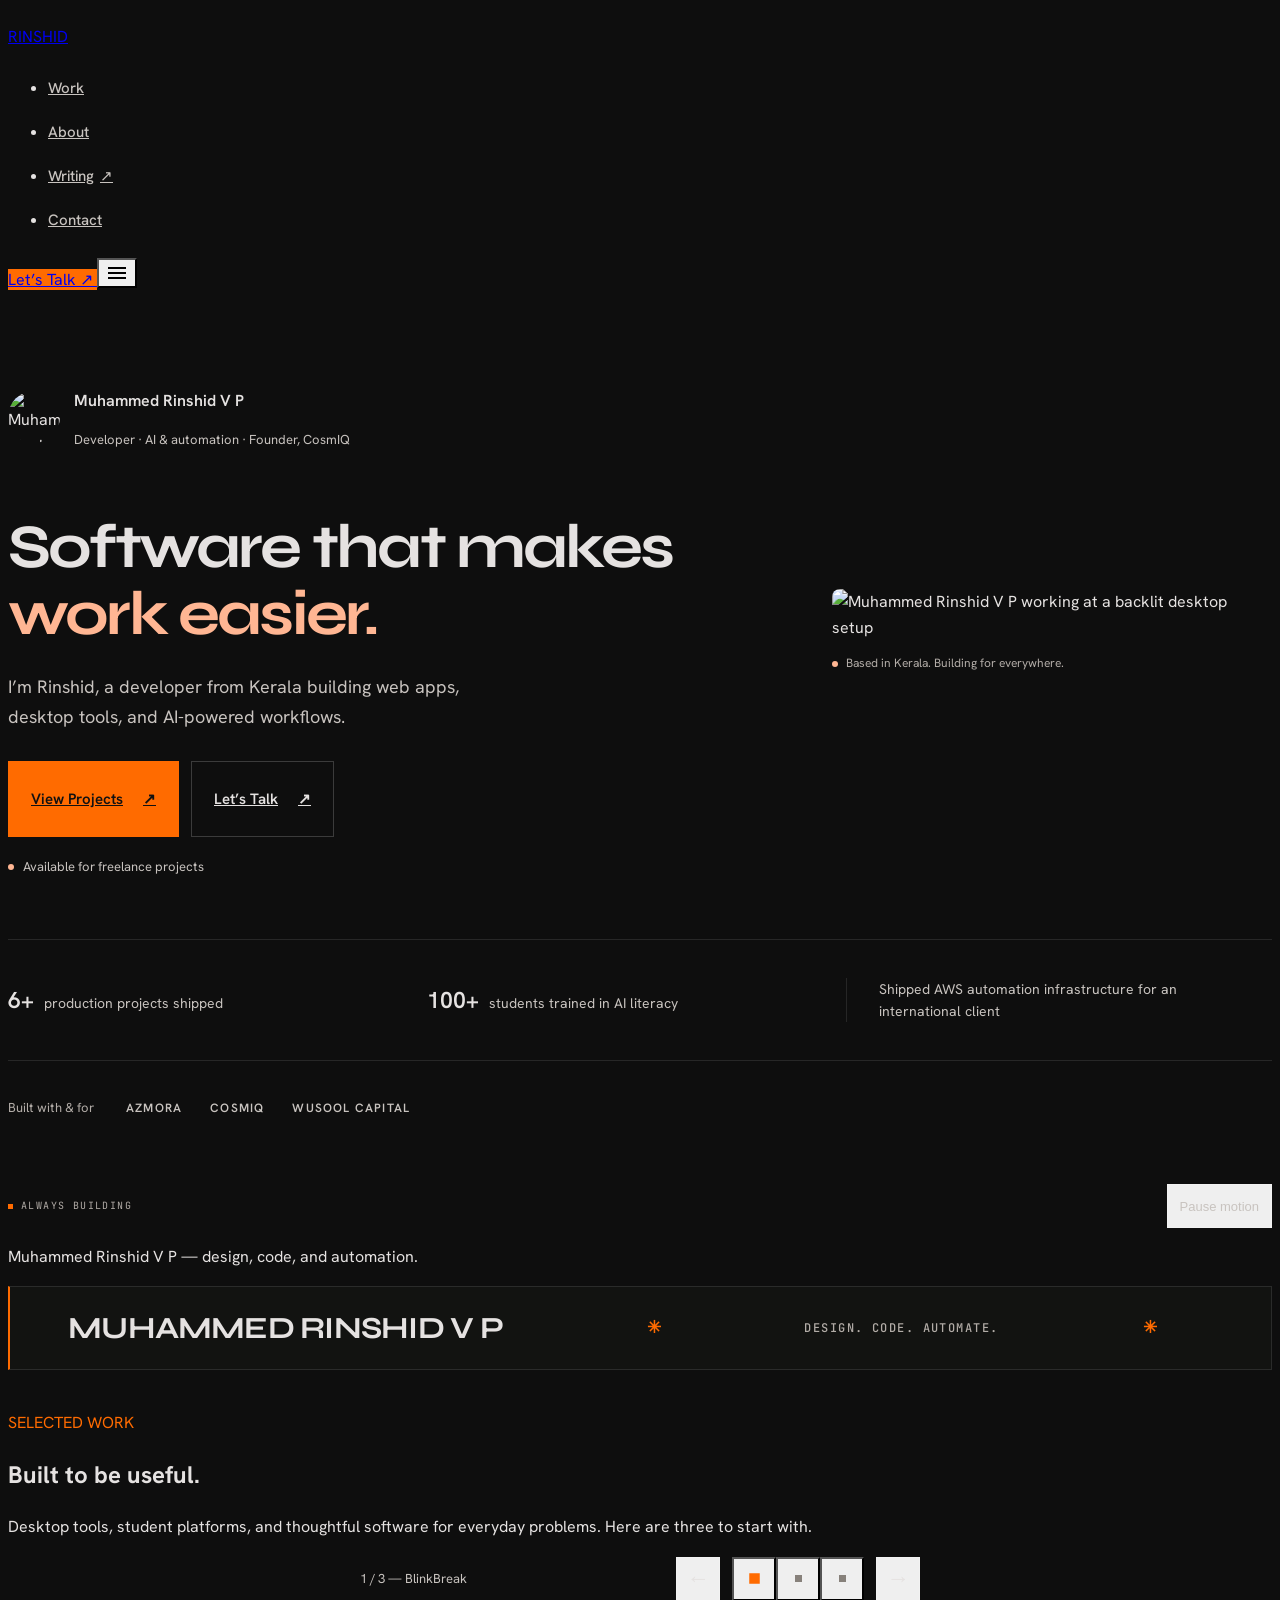
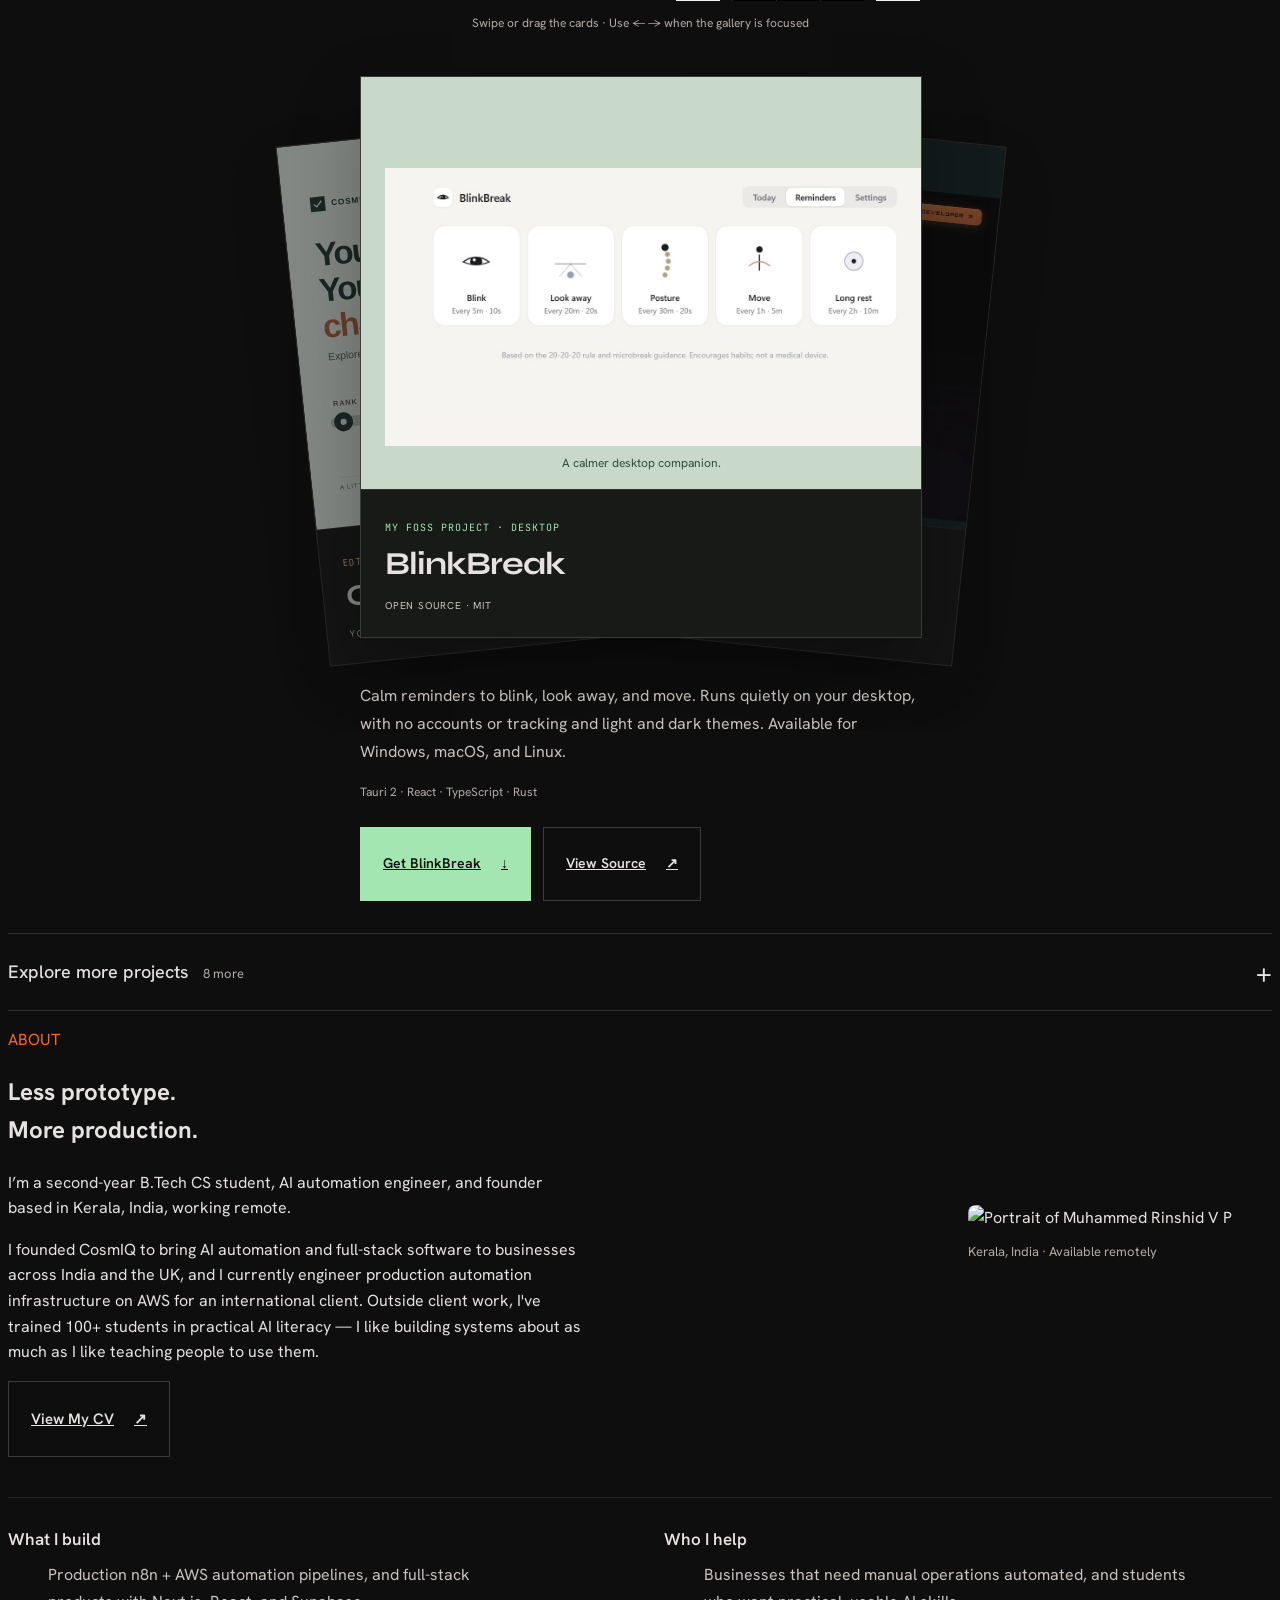
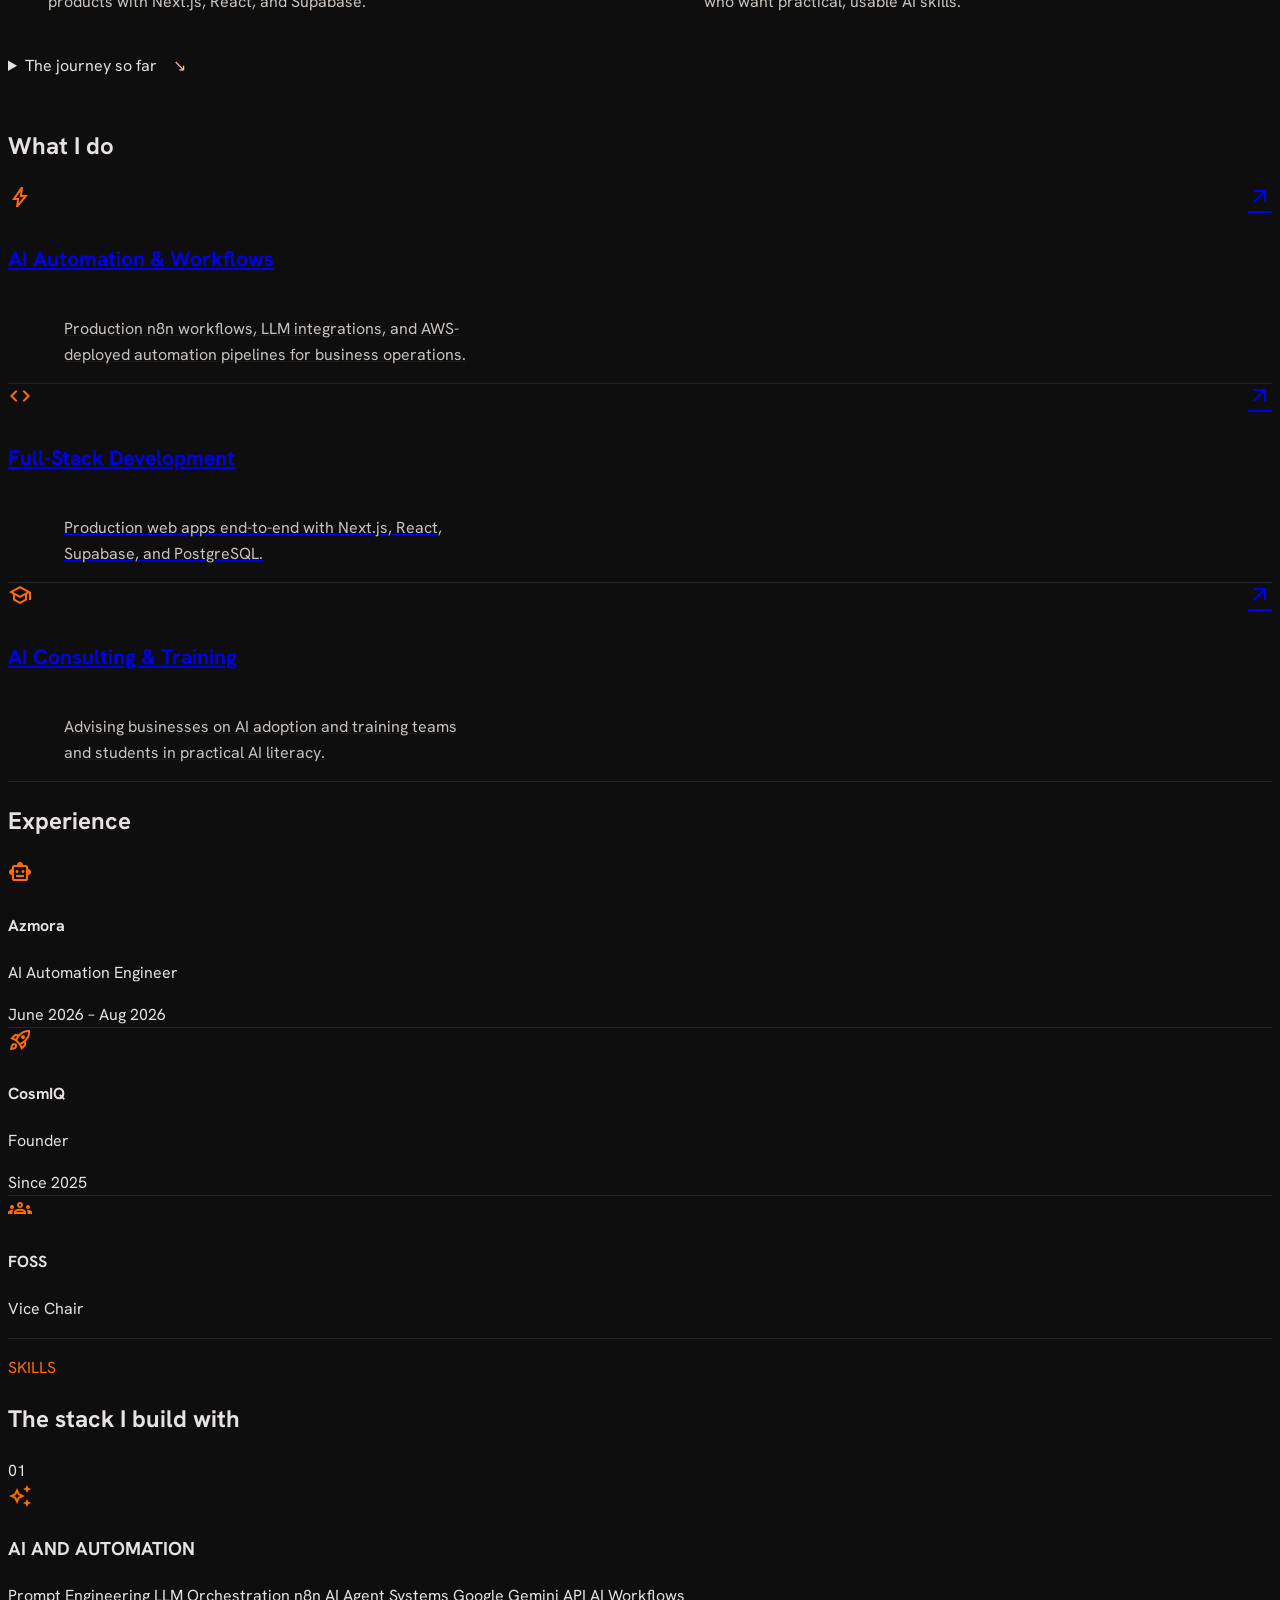
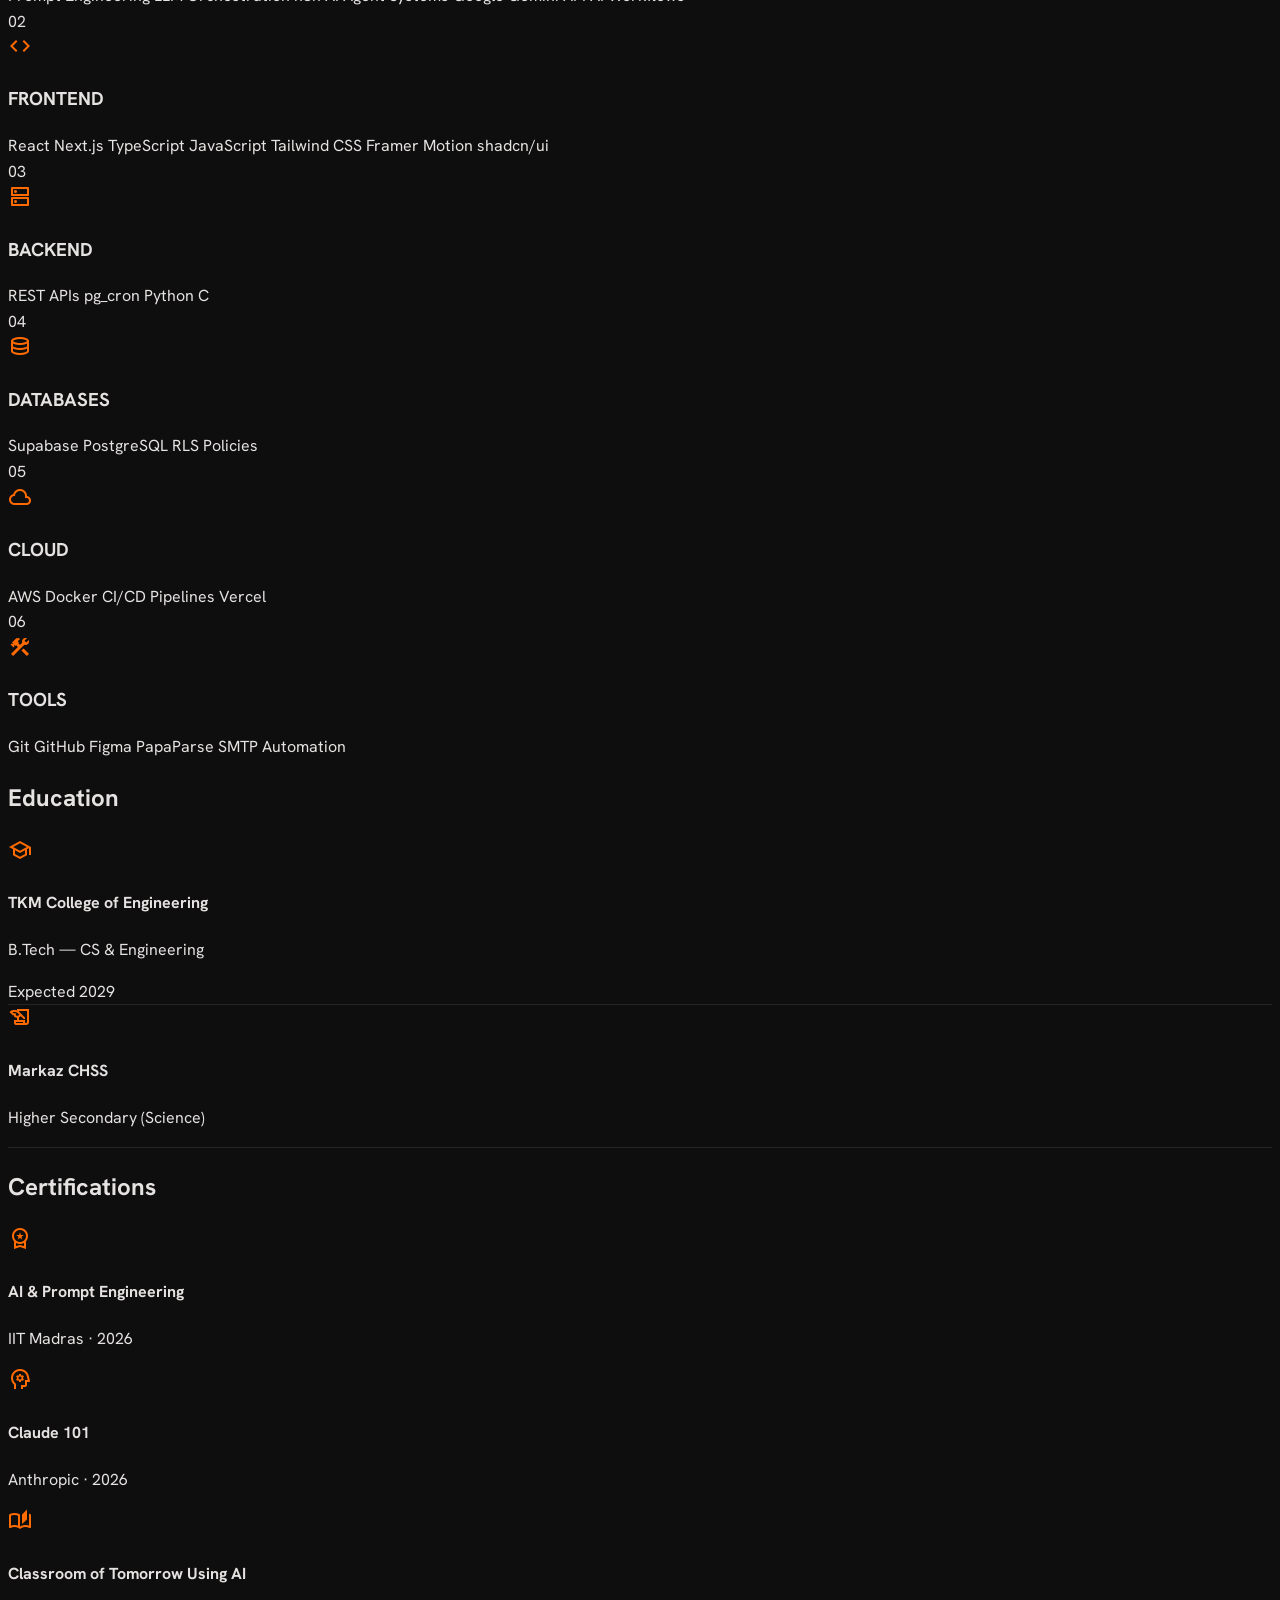
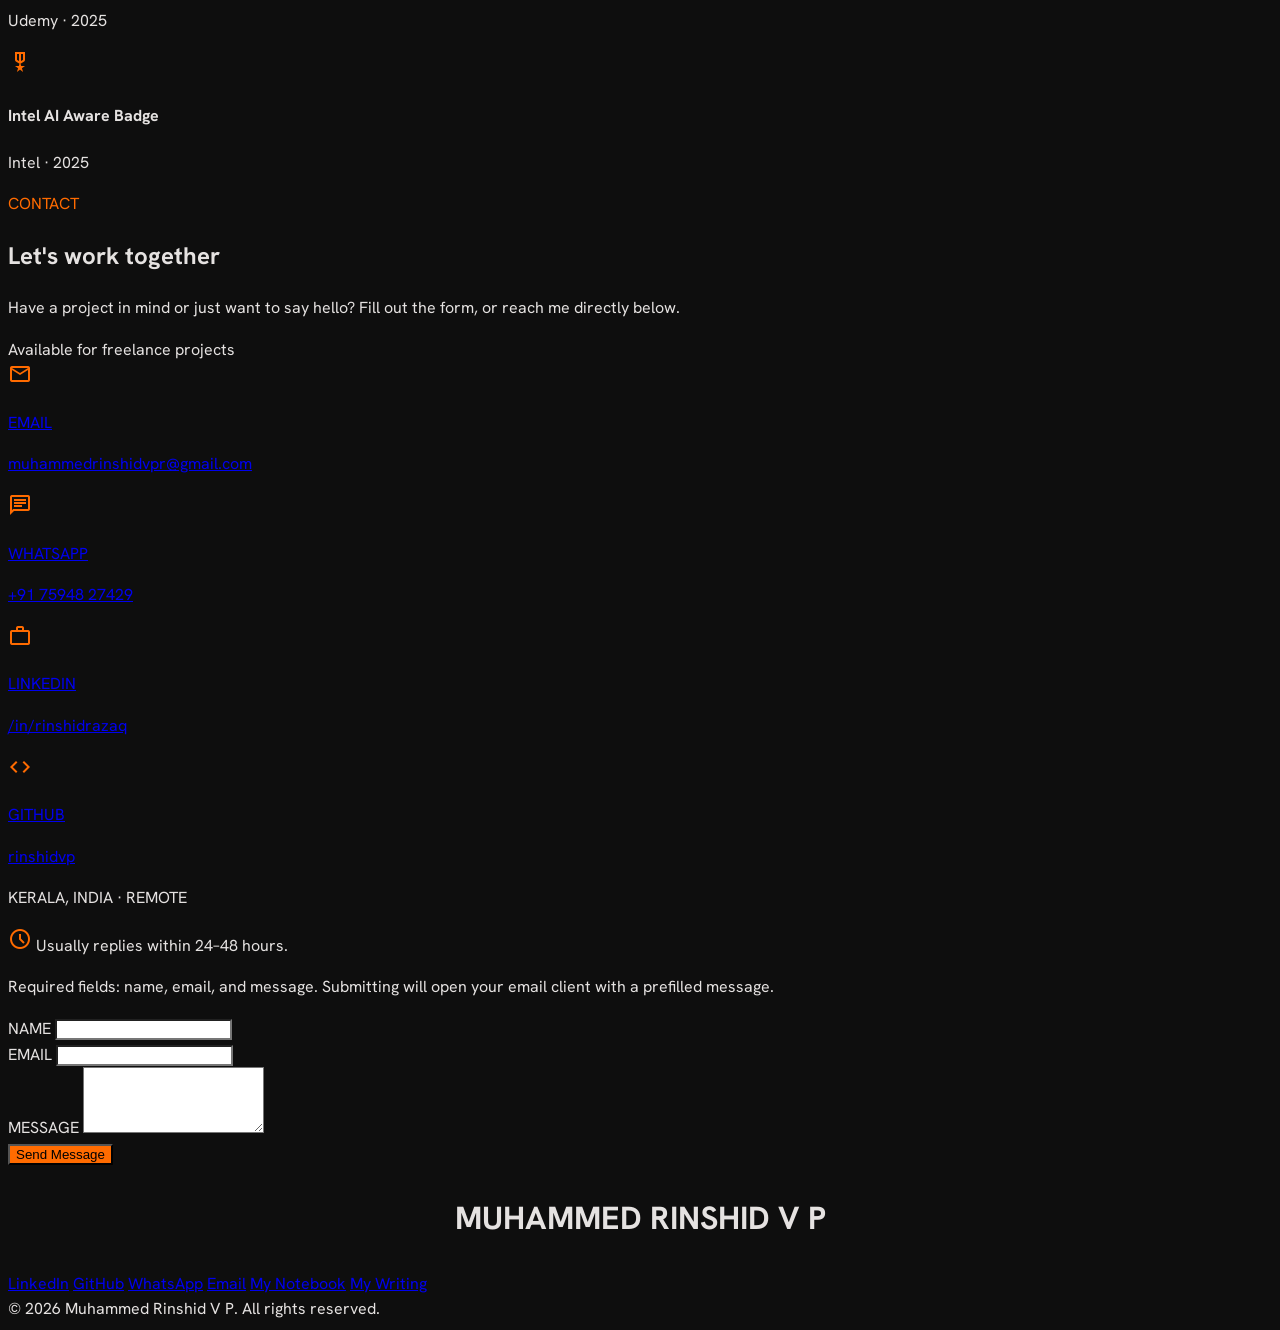
==== commit e9da7285: "Polish portfolio with swipeable projects and refined motion" ====
--- a/index.html
+++ b/index.html
@@ -126,11 +126,11 @@
               full: "0.75rem",
             },
             spacing: {
-              "section-gap-mobile": "72px",
+              "section-gap-mobile": "56px",
               base: "8px",
               "container-max": "1280px",
               gutter: "24px",
-              "section-gap-desktop": "160px",
+              "section-gap-desktop": "88px",
             },
             fontFamily: {
               "display-lg": ["Syne"],
@@ -199,7 +199,7 @@
         },
       };
     </script>
-    <link rel="stylesheet" href="css/style.css" />
+    <link rel="stylesheet" href="css/style.css?v=20261016-4" />
   </head>
   <body
     class="bg-surface-container-lowest font-body-md text-on-surface antialiased selection:bg-primary-container selection:text-surface-container-lowest"
@@ -219,60 +219,17 @@
         >
           RINSHID
         </a>
-        <nav
-          class="hidden lg:flex items-center gap-7"
-          aria-label="Primary site links"
-        >
-          <ul class="flex items-center gap-7">
-            <li>
-              <a
-                class="font-label-caps text-label-caps text-on-surface-variant hover:text-primary transition-all duration-300"
-                href="#about"
-                >About</a
-              >
-            </li>
-            <li>
-              <a
-                class="font-label-caps text-label-caps text-on-surface-variant hover:text-primary transition-all duration-300"
-                href="#projects"
-                >Projects</a
-              >
-            </li>
-            <li>
-              <a
-                class="font-label-caps text-label-caps text-on-surface-variant hover:text-primary transition-all duration-300"
-                href="#experience"
-                >Experience</a
-              >
-            </li>
-            <li>
-              <a
-                class="font-label-caps text-label-caps text-on-surface-variant hover:text-primary transition-all duration-300"
-                href="#skills"
-                >Skills</a
-              >
-            </li>
-            <li>
-              <a
-                class="font-label-caps text-label-caps text-on-surface-variant hover:text-primary transition-all duration-300"
-                href="#education"
-                >Education</a
-              >
-            </li>
-            <li>
-              <a
-                class="font-label-caps text-label-caps text-on-surface-variant hover:text-primary transition-all duration-300"
-                href="#contact"
-                >Contact</a
-              >
-            </li>
-          </ul>
-        </nav>
+        <ul class="hidden lg:flex items-center gap-8 site-links">
+          <li><a href="#projects">Work</a></li>
+          <li><a href="#about">About</a></li>
+          <li><a href="https://rinshid-note.vercel.app/writing/" target="_blank" rel="noopener">Writing <span aria-hidden="true">↗</span></a></li>
+          <li><a href="#contact">Contact</a></li>
+        </ul>
         <a
           class="hidden lg:inline-flex items-center justify-center bg-primary-container text-surface-container-lowest font-label-caps text-label-caps px-6 py-3 rounded hover:scale-95 transition-transform duration-300"
           href="#contact"
         >
-          Connect With Me
+          Let’s Talk <span aria-hidden="true" class="ml-2">↗</span>
         </a>
         <button
           type="button"
@@ -290,56 +247,11 @@
         aria-hidden="true"
         class="lg:hidden flex-col gap-1 px-gutter pb-6 bg-background border-t border-white/10"
       >
-        <ul class="flex flex-col gap-1 pt-4">
-          <li>
-            <a
-              class="flex items-center py-3 font-label-caps text-label-caps text-on-surface-variant hover:text-primary transition-all duration-300"
-              href="#about"
-              >About</a
-            >
-          </li>
-          <li>
-            <a
-              class="flex items-center py-3 font-label-caps text-label-caps text-on-surface-variant hover:text-primary transition-all duration-300"
-              href="#projects"
-              >Projects</a
-            >
-          </li>
-          <li>
-            <a
-              class="flex items-center py-3 font-label-caps text-label-caps text-on-surface-variant hover:text-primary transition-all duration-300"
-              href="#experience"
-              >Experience</a
-            >
-          </li>
-          <li>
-            <a
-              class="flex items-center py-3 font-label-caps text-label-caps text-on-surface-variant hover:text-primary transition-all duration-300"
-              href="#skills"
-              >Skills</a
-            >
-          </li>
-          <li>
-            <a
-              class="flex items-center py-3 font-label-caps text-label-caps text-on-surface-variant hover:text-primary transition-all duration-300"
-              href="#education"
-              >Education</a
-            >
-          </li>
-          <li>
-            <a
-              class="flex items-center py-3 font-label-caps text-label-caps text-on-surface-variant hover:text-primary transition-all duration-300"
-              href="#contact"
-              >Contact</a
-            >
-          </li>
-          <li class="pt-2">
-            <a
-              class="flex items-center justify-center bg-primary-container text-surface-container-lowest font-label-caps text-label-caps px-6 py-4 rounded"
-              href="#contact"
-              >Connect With Me</a
-            >
-          </li>
+        <ul class="flex flex-col gap-1 pt-4 site-links">
+          <li><a href="#projects">Work</a></li>
+          <li><a href="#about">About</a></li>
+          <li><a href="https://rinshid-note.vercel.app/writing/" target="_blank" rel="noopener">Writing <span aria-hidden="true">↗</span></a></li>
+          <li><a href="#contact">Contact</a></li>
         </ul>
       </div>
     </nav>
@@ -350,521 +262,161 @@
     >
       <!-- Hero Section -->
       <section
-        class="scroll-mt-[84px] md:scroll-mt-[100px] max-w-container-max mx-auto px-gutter pt-12 md:pt-20 pb-section-gap-mobile md:pb-section-gap-desktop"
+        class="hero max-w-container-max mx-auto px-gutter"
+        aria-labelledby="hero-title"
       >
-        <div class="flex flex-col lg:flex-row gap-12 lg:gap-16 items-center">
-          <div class="w-full lg:w-1/2 flex flex-col gap-6 relative z-10">
-            <div class="flex items-center gap-4 order-1 lg:order-none">
-              <div class="relative flex-shrink-0 lg:hidden">
-                <div
-                  aria-hidden="true"
-                  class="absolute -inset-2 bg-primary-container/20 rounded-full blur-xl pointer-events-none"
-                ></div>
-                <img
-                  src="images/portrait.jpg"
-                  alt="Muhammed Rinshid V P"
-                  width="200"
-                  height="200"
-                  loading="eager"
-                  class="relative w-24 h-24 rounded-lg object-cover border border-white/10"
-                />
-              </div>
-              <div class="flex flex-col gap-1">
-                <p class="font-headline-md text-base leading-tight text-on-surface lg:hidden">
-                  Muhammed Rinshid V P
-                </p>
-                <p
-                  class="font-label-caps text-label-caps text-primary-container"
-                >
-                  FULL-STACK DEVELOPER · AI &amp; AUTOMATION · FOUNDER, COSMIQ
-                </p>
-              </div>
-            </div>
-            <h1
-              class="order-2 lg:order-none font-display-lg-mobile md:font-display-lg text-display-lg-mobile md:text-display-lg text-on-surface"
-            >
-              I build software that makes everyday work easier.
+        <div class="hero-layout">
+          <div class="hero-copy">
+            <div class="hero-intro">
+              <img src="images/portrait.jpg" alt="Muhammed Rinshid V P" width="64" height="64" class="hero-avatar" />
+              <div>
+                <p class="hero-name">Muhammed Rinshid V P</p>
+                <p class="hero-role">Developer · AI &amp; automation · Founder, CosmIQ</p>
+              </div>
+            </div>
+            <h1 id="hero-title" class="hero-title">
+              Software that makes <span>work easier.</span>
             </h1>
-            <div class="order-3 lg:order-none flex flex-col sm:flex-row sm:flex-wrap gap-3 mt-2">
-              <a
-                href="#projects"
-                class="inline-flex items-center justify-center gap-2 w-full sm:w-auto bg-primary-container text-surface-container-lowest font-label-caps text-label-caps px-8 py-4 rounded hover:scale-[0.97] transition-transform duration-300 min-h-[48px]"
-              >
-                View Projects
-                <span class="material-symbols-outlined text-base"
-                  >arrow_outward</span
-                >
-              </a>
-              <a
-                href="https://rinshid-note.vercel.app/writing/"
-                target="_blank"
-                rel="noopener"
-                class="inline-flex items-center justify-center gap-2 w-full sm:w-auto bg-transparent border border-white/20 text-on-surface font-label-caps text-label-caps px-8 py-4 rounded hover:bg-on-surface hover:text-surface-container-lowest transition-colors duration-300 min-h-[48px]"
-              >
-                Read My Writing
-              </a>
-              <a
-                href="#contact"
-                class="inline-flex items-center justify-center gap-2 w-full sm:w-auto bg-transparent border border-white/20 text-on-surface font-label-caps text-label-caps px-8 py-4 rounded hover:bg-on-surface hover:text-surface-container-lowest transition-colors duration-300 min-h-[48px]"
-              >
-                Connect With Me
-              </a>
-            </div>
-            <p class="order-4 lg:order-none font-body-lg text-body-lg text-on-surface-variant max-w-xl">
-              I’m a developer from Kerala building web apps, desktop tools,
-              and AI-powered workflows.
+            <p class="hero-description">
+              I’m Rinshid, a developer from Kerala building web apps,
+              desktop tools, and AI-powered workflows.
             </p>
-            <div
-              class="order-5 lg:order-none inline-flex w-fit items-center gap-2 rounded-full border border-white/10 bg-surface px-4 py-2"
-            >
-              <span
-                class="w-2 h-2 rounded-full bg-primary-container animate-pulse flex-shrink-0"
-              ></span>
-              <span class="font-label-caps text-label-caps text-on-surface-variant"
-                >Available for freelance projects</span
-              >
-            </div>
-            <p
-              class="order-6 lg:order-none font-body-md text-sm text-on-surface-variant border-t border-white/10 pt-6 mt-2"
-            >
-              6+ production projects shipped · 100+ students trained in AI
-              literacy · Shipped AWS automation infrastructure for an
-              international client
-            </p>
-            <div class="order-7 lg:order-none flex flex-col gap-3 pt-2">
-              <p class="font-label-caps text-label-caps text-on-surface-variant opacity-60">
-                Currently building with
-              </p>
-              <div class="flex flex-wrap gap-3">
-                <span
-                  class="font-display-lg text-sm tracking-wide border border-white/10 bg-surface rounded px-4 py-2 text-on-surface-variant"
-                  >AZMORA</span
-                >
-                <span
-                  class="font-display-lg text-sm tracking-wide border border-white/10 bg-surface rounded px-4 py-2 text-on-surface-variant"
-                  >COSMIQ</span
-                >
-                <span
-                  class="font-display-lg text-sm tracking-wide border border-white/10 bg-surface rounded px-4 py-2 text-on-surface-variant"
-                  >WUSOOL CAPITAL</span
-                >
-              </div>
-            </div>
-          </div>
-          <div class="hidden lg:block lg:w-1/2 relative">
-            <div
-              aria-hidden="true"
-              class="absolute -top-10 right-0 w-64 h-64 bg-primary-container/20 rounded-full blur-3xl pointer-events-none"
-            ></div>
-            <div class="relative rounded-lg overflow-hidden border border-white/10">
-              <img
-                class="w-full h-auto object-cover aspect-[4/3] lg:aspect-[4/5]"
-                alt="Muhammed Rinshid V P working at a backlit desktop setup"
-                src="images/hero.jpg"
-                width="1448"
-                height="1086"
-              />
-              <div
-                aria-hidden="true"
-                class="absolute inset-0 bg-gradient-to-t from-surface-container-lowest/50 via-transparent to-transparent"
-              ></div>
-            </div>
-            <div
-              class="absolute -bottom-6 left-6 right-6 sm:right-auto flex flex-wrap gap-3"
-            >
-              <div
-                class="bg-surface rounded px-6 py-4 flex items-center gap-3 border border-white/10"
-              >
-                <span class="font-headline-md text-2xl text-on-surface">6+</span>
-                <span
-                  class="font-body-md text-sm text-on-surface-variant leading-tight"
-                  >Projects<br />Shipped</span
-                >
-              </div>
-              <div
-                class="bg-surface rounded px-6 py-4 flex items-center gap-3 border border-white/10"
-              >
-                <span class="font-headline-md text-2xl text-on-surface">100+</span>
-                <span
-                  class="font-body-md text-sm text-on-surface-variant leading-tight"
-                  >Students<br />Trained</span
-                >
-              </div>
-            </div>
-          </div>
+            <div class="hero-actions">
+              <a href="#projects" class="button-primary">View Projects <span aria-hidden="true">↗</span></a>
+              <a href="#contact" class="button-secondary">Let’s Talk <span aria-hidden="true">↗</span></a>
+            </div>
+            <p class="hero-availability"><span aria-hidden="true"></span> Available for freelance projects</p>
+          </div>
+          <figure class="hero-visual">
+            <img src="images/hero.jpg" alt="Muhammed Rinshid V P working at a backlit desktop setup" width="1448" height="1086" fetchpriority="high" />
+            <figcaption><span class="hero-image-dot" aria-hidden="true"></span> Based in Kerala. Building for everywhere.</figcaption>
+          </figure>
+        </div>
+        <div class="hero-proof">
+          <p><strong>6+</strong> production projects shipped</p>
+          <p><strong>100+</strong> students trained in AI literacy</p>
+          <p class="hero-proof-detail">Shipped AWS automation infrastructure for an international client</p>
+        </div>
+        <div class="hero-collaborators">
+          <p>Built with &amp; for</p>
+          <div><span>AZMORA</span><span>COSMIQ</span><span>WUSOOL CAPITAL</span></div>
         </div>
       </section>
-      <!-- About Section -->
-      <section
-        class="scroll-mt-[84px] md:scroll-mt-[100px] max-w-container-max mx-auto px-gutter py-section-gap-mobile md:py-section-gap-desktop border-t border-white/10"
-        id="about"
-      >
-        <p class="font-label-caps text-label-caps text-primary-container mb-3">
-          ABOUT
-        </p>
-        <h2
-          class="font-headline-xl text-headline-xl text-on-surface mb-10 max-w-2xl"
-        >
-          Less prototype. More production.
-        </h2>
-        <div class="grid grid-cols-1 sm:grid-cols-3 gap-6 mb-16">
-          <div
-            class="hover-lift bg-surface rounded-lg border border-white/5 p-6"
-          >
-            <span
-              class="material-symbols-outlined text-primary-container text-2xl mb-3 block"
-              >person</span
-            >
-            <h3
-              class="font-label-caps text-label-caps text-on-surface tracking-widest mb-2"
-            >
-              WHO I AM
-            </h3>
-            <p class="text-sm text-on-surface-variant">
-              A second-year B.Tech CS student, AI automation engineer, and
-              founder — based in Kerala, India, working remote.
-            </p>
-          </div>
-          <div
-            class="hover-lift bg-surface rounded-lg border border-white/5 p-6"
-          >
-            <span
-              class="material-symbols-outlined text-primary-container text-2xl mb-3 block"
-              >build_circle</span
-            >
-            <h3
-              class="font-label-caps text-label-caps text-on-surface tracking-widest mb-2"
-            >
-              WHAT I BUILD
-            </h3>
-            <p class="text-sm text-on-surface-variant">
-              Production n8n + AWS automation pipelines, and full-stack
-              products with Next.js, React, and Supabase.
-            </p>
-          </div>
-          <div
-            class="hover-lift bg-surface rounded-lg border border-white/5 p-6"
-          >
-            <span
-              class="material-symbols-outlined text-primary-container text-2xl mb-3 block"
-              >diversity_3</span
-            >
-            <h3
-              class="font-label-caps text-label-caps text-on-surface tracking-widest mb-2"
-            >
-              WHO I HELP
-            </h3>
-            <p class="text-sm text-on-surface-variant">
-              Businesses that need manual operations automated, and students
-              who want practical, usable AI skills.
-            </p>
-          </div>
+      <aside class="identity-strip max-w-container-max mx-auto px-gutter" aria-label="Design, code, and automation" data-paused="false">
+        <div class="identity-toolbar">
+          <p>ALWAYS BUILDING</p>
+          <button type="button" class="identity-toggle" aria-pressed="false" aria-controls="identity-track" hidden>Pause motion</button>
         </div>
-        <div class="grid grid-cols-1 md:grid-cols-2 gap-16 items-center mb-20">
-          <div class="relative order-2 md:order-1">
-            <h3 class="font-headline-md text-2xl md:text-headline-md text-on-surface mb-4">
-              A little more, in my own words
-            </h3>
-            <p class="font-body-lg text-body-lg text-on-surface-variant mb-8">
-              I founded CosmIQ to bring AI automation and full-stack software
-              to businesses across India and the UK, and I currently
-              engineer production automation infrastructure on AWS for an
-              international client. Outside client work, I've trained 100+
-              students in practical AI literacy — I like building systems
-              about as much as I like teaching people to use them.
-            </p>
-            <a
-              class="inline-flex items-center justify-center gap-2 w-full sm:w-auto bg-transparent border border-white/20 text-on-surface font-label-caps text-label-caps px-8 py-4 rounded hover:bg-on-surface hover:text-surface-container-lowest transition-colors duration-300 min-h-[48px]"
-              href="Rinshid_CV.html"
-              target="_blank"
-              rel="noopener"
-            >
-              Download CV
-            </a>
-          </div>
-          <div class="relative order-1 md:order-2 max-w-sm mx-auto md:max-w-none">
-            <div
-              class="absolute inset-0 border border-primary-container translate-x-4 translate-y-4 rounded-lg z-0"
-              aria-hidden="true"
-            ></div>
-            <img
-              alt="Portrait of Muhammed Rinshid V P"
-              class="relative z-10 w-full h-auto object-cover rounded-lg aspect-square"
-              src="images/portrait.jpg"
-              width="900"
-              height="900"
-              loading="lazy"
-            />
+        <p class="sr-only">Muhammed Rinshid V P — design, code, and automation.</p>
+        <div class="identity-window" aria-hidden="true">
+          <div class="identity-viewport">
+            <div class="identity-track" id="identity-track">
+              <div class="identity-group"><span class="identity-name">MUHAMMED RINSHID V P</span><span class="identity-star">✳</span><span class="identity-craft">DESIGN. CODE. AUTOMATE.</span><span class="identity-star">✳</span></div>
+              <div class="identity-group"><span class="identity-name">MUHAMMED RINSHID V P</span><span class="identity-star">✳</span><span class="identity-craft">DESIGN. CODE. AUTOMATE.</span><span class="identity-star">✳</span></div>
+            </div>
           </div>
         </div>
-        <!-- Journey timeline -->
-        <div id="journey">
-          <h3 class="font-headline-md text-2xl md:text-headline-md text-on-surface mb-8">
-            The journey so far
-          </h3>
-          <div class="flex flex-col">
-            <div
-              class="flex flex-col sm:flex-row sm:justify-between sm:items-center gap-2 sm:gap-4 py-6 divider hover:bg-surface transition-colors duration-300 px-4 -mx-4"
-            >
-              <div class="flex items-center gap-4">
-                <span
-                  class="flex items-center justify-center w-10 h-10 rounded bg-primary-container/10 flex-shrink-0"
-                >
-                  <span
-                    class="material-symbols-outlined text-primary-container text-xl"
-                    >school</span
-                  >
-                </span>
-                <div>
-                  <h4 class="font-headline-md text-base md:text-lg text-on-surface">
-                    TKM College of Engineering
-                  </h4>
-                  <p class="text-sm text-on-surface-variant">
-                    B.Tech Computer Science &amp; Engineering, in progress
-                  </p>
-                </div>
-              </div>
-              <span
-                class="font-label-caps text-label-caps text-on-surface-variant opacity-60 flex-shrink-0"
-                >Expected 2029</span
-              >
-            </div>
-            <div
-              class="flex flex-col sm:flex-row sm:justify-between sm:items-center gap-2 sm:gap-4 py-6 divider hover:bg-surface transition-colors duration-300 px-4 -mx-4"
-            >
-              <div class="flex items-center gap-4">
-                <span
-                  class="flex items-center justify-center w-10 h-10 rounded bg-primary-container/10 flex-shrink-0"
-                >
-                  <span
-                    class="material-symbols-outlined text-primary-container text-xl"
-                    >rocket_launch</span
-                  >
-                </span>
-                <div>
-                  <h4 class="font-headline-md text-base md:text-lg text-on-surface">
-                    Founded CosmIQ
-                  </h4>
-                  <p class="text-sm text-on-surface-variant">
-                    AI automation, full-stack products &amp; AI education
-                  </p>
-                </div>
-              </div>
-              <span
-                class="font-label-caps text-label-caps text-on-surface-variant opacity-60 flex-shrink-0"
-                >Oct 2025</span
-              >
-            </div>
-            <div
-              class="flex flex-col sm:flex-row sm:justify-between sm:items-center gap-2 sm:gap-4 py-6 divider hover:bg-surface transition-colors duration-300 px-4 -mx-4"
-            >
-              <div class="flex items-center gap-4">
-                <span
-                  class="flex items-center justify-center w-10 h-10 rounded bg-primary-container/10 flex-shrink-0"
-                >
-                  <span
-                    class="material-symbols-outlined text-primary-container text-xl"
-                    >workspace_premium</span
-                  >
-                </span>
-                <div>
-                  <h4 class="font-headline-md text-base md:text-lg text-on-surface">
-                    AI literacy certifications
-                  </h4>
-                  <p class="text-sm text-on-surface-variant">
-                    Intel AI Aware Badge · Classroom of Tomorrow Using AI
-                    (Udemy)
-                  </p>
-                </div>
-              </div>
-              <span
-                class="font-label-caps text-label-caps text-on-surface-variant opacity-60 flex-shrink-0"
-                >2025</span
-              >
-            </div>
-            <div
-              class="flex flex-col sm:flex-row sm:justify-between sm:items-center gap-2 sm:gap-4 py-6 divider hover:bg-surface transition-colors duration-300 px-4 -mx-4"
-            >
-              <div class="flex items-center gap-4">
-                <span
-                  class="flex items-center justify-center w-10 h-10 rounded bg-primary-container/10 flex-shrink-0"
-                >
-                  <span
-                    class="material-symbols-outlined text-primary-container text-xl"
-                    >psychology</span
-                  >
-                </span>
-                <div>
-                  <h4 class="font-headline-md text-base md:text-lg text-on-surface">
-                    Advanced AI certifications
-                  </h4>
-                  <p class="text-sm text-on-surface-variant">
-                    AI &amp; Prompt Engineering (IIT Madras) · Claude 101
-                    (Anthropic)
-                  </p>
-                </div>
-              </div>
-              <span
-                class="font-label-caps text-label-caps text-on-surface-variant opacity-60 flex-shrink-0"
-                >2026</span
-              >
-            </div>
-            <div
-              class="flex flex-col sm:flex-row sm:justify-between sm:items-center gap-2 sm:gap-4 py-6 divider hover:bg-surface transition-colors duration-300 px-4 -mx-4"
-            >
-              <div class="flex items-center gap-4">
-                <span
-                  class="flex items-center justify-center w-10 h-10 rounded bg-primary-container/10 flex-shrink-0"
-                >
-                  <span
-                    class="material-symbols-outlined text-primary-container text-xl"
-                    >smart_toy</span
-                  >
-                </span>
-                <div>
-                  <h4 class="font-headline-md text-base md:text-lg text-on-surface">
-                    Joined Azmora
-                  </h4>
-                  <p class="text-sm text-on-surface-variant">
-                    AI Automation Engineer — Wusool Capital automation
-                    infrastructure
-                  </p>
-                </div>
-              </div>
-              <span
-                class="font-label-caps text-label-caps text-on-surface-variant opacity-60 flex-shrink-0"
-                    >June 2026 – Aug 2026</span
-              >
-            </div>
-            <div class="flex items-center gap-4 py-6 divider hover:bg-surface transition-colors duration-300 px-4 -mx-4">
-              <span class="flex items-center justify-center w-10 h-10 rounded bg-primary-container/10 flex-shrink-0">
-                <span class="material-symbols-outlined text-primary-container text-xl" aria-hidden="true">groups</span>
-              </span>
-              <div>
-                <h4 class="font-headline-md text-base md:text-lg text-on-surface">FOSS — Vice Chair</h4>
-                <p class="text-sm text-on-surface-variant">Free and open-source community leadership</p>
-              </div>
-            </div>
-          </div>
-        </div>
-      </section>
+      </aside>
       <!-- Projects Section -->
       <section
         class="scroll-mt-[84px] md:scroll-mt-[100px] max-w-container-max mx-auto px-gutter py-section-gap-mobile md:py-section-gap-desktop border-t border-white/10"
         id="projects"
       >
         <p class="font-label-caps text-label-caps text-primary-container mb-3">
-          PROJECTS
+          SELECTED WORK
         </p>
         <h2 class="font-headline-xl text-headline-xl text-on-surface mb-4">
-          Selected Projects
+          Built to be useful.
         </h2>
         <p class="font-body-lg text-body-lg text-on-surface-variant max-w-2xl mb-12">
-          Desktop tools, student platforms, and AI-powered workflows.
-          A selection of what I build — starting with BlinkBreak, my
-          free and open-source desktop companion.
+          Desktop tools, student platforms, and thoughtful software for
+          everyday problems. Here are three to start with.
         </p>
-        <!-- First project: BlinkBreak. The old #foss link still reaches this card. -->
-        <article id="foss" class="foss-card grid grid-cols-1 md:grid-cols-2 mb-8 scroll-mt-[84px] md:scroll-mt-[100px]" aria-labelledby="blinkbreak-title">
-          <div class="foss-preview" aria-hidden="true">
-            <span class="foss-preview-label font-label-caps text-label-caps">A SMALL REMINDER TO</span>
-            <svg class="foss-eye" viewBox="0 0 180 180" fill="none">
-              <circle cx="90" cy="90" r="76" stroke="currentColor" stroke-opacity="0.16" stroke-width="2" />
-              <circle cx="90" cy="90" r="76" stroke="currentColor" stroke-width="3" stroke-linecap="round" stroke-dasharray="355 123" transform="rotate(-90 90 90)" />
-              <path d="M44 90C56 70 72 60 90 60s34 10 46 30c-12 20-28 30-46 30S56 110 44 90Z" stroke="currentColor" stroke-width="3" />
-              <circle cx="90" cy="90" r="14" stroke="currentColor" stroke-width="3" />
-            </svg>
-            <span class="font-headline-md text-2xl">Blink. Breathe. Reset.</span>
-          </div>
-          <div class="p-6 md:p-8 flex flex-col justify-center">
-            <p class="foss-accent font-label-caps text-label-caps mb-3">MY FOSS PROJECT · DESKTOP</p>
-            <div class="flex flex-wrap items-center justify-between gap-3 mb-3">
-              <h3 id="blinkbreak-title" class="font-headline-md text-2xl md:text-headline-md">BlinkBreak</h3>
-              <span class="foss-badge font-label-caps text-label-caps">OPEN SOURCE · MIT</span>
-            </div>
-            <p class="foss-muted text-sm mb-4">
-              Calm reminders to blink, look away, and move. Runs quietly
-              on your desktop, with no accounts or tracking and light
-              and dark themes. Available for Windows, macOS, and Linux.
-            </p>
-            <p class="foss-muted text-xs mb-6">Tauri 2 · React · TypeScript · Rust</p>
-            <div class="flex flex-wrap items-center gap-4">
-              <a
-                href="https://github.com/rinshidvp/blinkbreak/releases/latest"
-                target="_blank"
-                rel="noopener"
-                class="foss-download font-label-caps text-label-caps inline-flex items-center gap-2"
-                >GET BLINKBREAK
-                <span class="material-symbols-outlined text-sm" aria-hidden="true">download</span></a
-              >
-              <a
-                href="https://github.com/rinshidvp/blinkbreak"
-                target="_blank"
-                rel="noopener"
-                class="foss-source font-label-caps text-label-caps inline-flex items-center gap-2"
-                >VIEW SOURCE
-                <span class="material-symbols-outlined text-sm" aria-hidden="true">arrow_outward</span></a
-              >
-            </div>
-          </div>
-        </article>
-        <div class="grid grid-cols-1 lg:grid-cols-2 gap-8 mb-8">
-          <!-- Priority project 2: CosmIQ Sync -->
-          <article class="hover-lift group flex flex-col bg-surface rounded-lg overflow-hidden border border-white/5" aria-labelledby="sync-title">
-            <div class="aspect-video overflow-hidden">
-              <img
-                class="w-full h-full object-cover group-hover:scale-105 transition-transform duration-700"
-                alt="CosmIQ Sync project preview graphic"
-                src="images/project-4.svg"
-                width="800"
-                height="450"
-                loading="lazy"
-              />
-            </div>
-            <div class="p-6 md:p-8 flex flex-col gap-2 flex-1">
-              <h3 id="sync-title" class="font-headline-md text-2xl md:text-headline-md text-on-surface leading-tight">CosmIQ Sync</h3>
-              <span class="font-label-caps text-label-caps text-primary-container">DEV TOOLS</span>
-              <p class="text-xs text-on-surface-variant opacity-80">React · TypeScript · Supabase · Vercel</p>
-              <p class="text-sm text-on-surface-variant mt-1">
-                Move code snippets and screenshots between a shared lab
-                computer and your own device using a 5-digit session key.
-                No account needed, with real-time sync and scheduled expiry.
-              </p>
-              <div class="flex flex-wrap gap-4 mt-auto pt-4">
-                <a href="https://cosmiq-sync.vercel.app/" target="_blank" rel="noopener" class="font-label-caps text-label-caps text-on-surface inline-flex items-center gap-1 hover:text-primary-container transition-colors">
-                  LIVE <span class="material-symbols-outlined text-sm" aria-hidden="true">arrow_outward</span>
-                </a>
-                <a href="https://github.com/rinshidvp/cosmiq-sync" target="_blank" rel="noopener" class="font-label-caps text-label-caps text-on-surface inline-flex items-center gap-1 hover:text-primary-container transition-colors">
-                  GITHUB <span class="material-symbols-outlined text-sm" aria-hidden="true">arrow_outward</span>
-                </a>
-              </div>
-            </div>
-          </article>
-          <!-- Priority project 3: CosmIQ KEAM Predictor -->
-          <article class="hover-lift group flex flex-col bg-surface rounded-lg overflow-hidden border border-white/5" aria-labelledby="keam-title">
-            <div class="aspect-video bg-primary-container/10 flex flex-col items-center justify-center gap-3" aria-hidden="true">
-              <span class="material-symbols-outlined text-6xl text-primary-container">school</span>
-              <span class="font-label-caps text-label-caps text-on-surface-variant">YOUR RANK. YOUR OPTIONS.</span>
-            </div>
-            <div class="p-6 md:p-8 flex flex-col gap-2 flex-1">
-              <h3 id="keam-title" class="font-headline-md text-2xl md:text-headline-md text-on-surface leading-tight">CosmIQ KEAM Predictor</h3>
-              <span class="font-label-caps text-label-caps text-primary-container">EDTECH · DATA</span>
-              <p class="text-xs text-on-surface-variant opacity-80">Next.js · TypeScript · Supabase · Tailwind CSS</p>
-              <p class="text-sm text-on-surface-variant mt-1">
-                Explore Kerala engineering colleges using your KEAM rank
-                and category, with filters for college, branch, and allotment
-                phase. Based on historical cutoffs, not a guarantee of admission.
-              </p>
-              <div class="flex flex-wrap gap-4 mt-auto pt-4">
-                <a href="https://cosmiq-keam-predictor.vercel.app/" target="_blank" rel="noopener" class="font-label-caps text-label-caps text-on-surface inline-flex items-center gap-1 hover:text-primary-container transition-colors">
-                  LIVE <span class="material-symbols-outlined text-sm" aria-hidden="true">arrow_outward</span>
-                </a>
-                <a href="https://github.com/rinshidvp/cosmiq-keam-predictor" target="_blank" rel="noopener" class="font-label-caps text-label-caps text-on-surface inline-flex items-center gap-1 hover:text-primary-container transition-colors">
-                  GITHUB <span class="material-symbols-outlined text-sm" aria-hidden="true">arrow_outward</span>
-                </a>
-              </div>
-            </div>
-          </article>
+        <div class="project-carousel" role="region" aria-label="Featured projects">
+          <div class="project-navigation" hidden>
+            <p class="project-status" role="status" aria-live="polite" aria-atomic="true"></p>
+            <div class="project-controls">
+              <button type="button" class="project-arrow" data-project-step="-1" aria-label="Previous project" aria-controls="project-stage"><span aria-hidden="true">←</span></button>
+              <div class="project-dots" role="group" aria-label="Choose a project">
+                <button type="button" data-project-to="0" aria-label="Show BlinkBreak" aria-pressed="false" aria-controls="project-stage"><span></span></button>
+                <button type="button" data-project-to="1" aria-label="Show CosmIQ Sync" aria-pressed="false" aria-controls="project-stage"><span></span></button>
+                <button type="button" data-project-to="2" aria-label="Show CosmIQ KEAM Predictor" aria-pressed="false" aria-controls="project-stage"><span></span></button>
+              </div>
+              <button type="button" class="project-arrow" data-project-step="1" aria-label="Next project" aria-controls="project-stage"><span aria-hidden="true">→</span></button>
+            </div>
+          </div>
+          <p class="project-gesture-hint" hidden>Swipe or drag the cards · Use ← → when the gallery is focused</p>
+          <div class="project-stage featured-projects" id="project-stage">
+            <!-- The old #foss link still selects and reaches BlinkBreak. -->
+            <article id="foss" class="project-slide project-slide-blinkbreak scroll-mt-[84px] md:scroll-mt-[100px]" aria-labelledby="blinkbreak-title">
+              <div class="project-face">
+                <div class="project-preview project-preview-blinkbreak">
+                  <img src="images/preview-blinkbreak.jpg" alt="BlinkBreak’s light interface with configurable reminders for blinking, looking away, posture, movement, and rest" width="1290" height="640" loading="lazy" draggable="false" />
+                  <span class="project-art-caption">A calmer desktop companion.</span>
+                </div>
+                <div class="project-face-title">
+                  <p>MY FOSS PROJECT · DESKTOP</p>
+                  <h3 id="blinkbreak-title">BlinkBreak</h3>
+                  <span>OPEN SOURCE · MIT</span>
+                </div>
+              </div>
+              <div class="project-info">
+                <p>Calm reminders to blink, look away, and move. Runs quietly on your desktop, with no accounts or tracking and light and dark themes. Available for Windows, macOS, and Linux.</p>
+                <p class="project-tech">Tauri 2 · React · TypeScript · Rust</p>
+                <div class="project-links">
+                  <a href="https://github.com/rinshidvp/blinkbreak/releases/latest" target="_blank" rel="noopener" class="button-primary">Get BlinkBreak <span aria-hidden="true">↓</span></a>
+                  <a href="https://github.com/rinshidvp/blinkbreak" target="_blank" rel="noopener" class="button-secondary">View Source <span aria-hidden="true">↗</span></a>
+                </div>
+              </div>
+            </article>
+            <article class="project-slide project-slide-sync" aria-labelledby="sync-title">
+              <div class="project-face">
+                <div class="project-preview project-preview-sync">
+                  <img alt="CosmIQ Sync’s public interface for starting a lab workspace or accessing files with a five-digit code" src="images/preview-sync.jpg" width="1280" height="800" loading="lazy" draggable="false" />
+                </div>
+                <div class="project-face-title">
+                  <p>DEV TOOLS</p>
+                  <h3 id="sync-title">CosmIQ Sync</h3>
+                  <span>CODE BETWEEN DEVICES.</span>
+                </div>
+              </div>
+              <div class="project-info">
+                <p>Move code snippets and screenshots between a shared lab computer and your own device using a 5-digit session key. No account needed, with real-time sync and scheduled expiry.</p>
+                <p class="project-tech">React · TypeScript · Supabase · Vercel</p>
+                <div class="project-links">
+                  <a href="https://cosmiq-sync.vercel.app/" target="_blank" rel="noopener" class="button-primary">View Website <span aria-hidden="true">↗</span></a>
+                  <a href="https://github.com/rinshidvp/cosmiq-sync" target="_blank" rel="noopener" class="button-secondary">GitHub <span aria-hidden="true">↗</span></a>
+                </div>
+              </div>
+            </article>
+            <article class="project-slide project-slide-keam" aria-labelledby="keam-title">
+              <div class="project-face">
+                <div class="project-preview project-preview-keam">
+                  <img src="images/keam-illustration.svg" alt="Original KEAM Predictor illustration: a winding path from your rank to a college campus, with the words ‘Your rank. Your next chapter.’" width="1200" height="750" loading="lazy" draggable="false" />
+                </div>
+                <div class="project-face-title">
+                  <p>EDTECH · DATA</p>
+                  <h3 id="keam-title">CosmIQ KEAM Predictor</h3>
+                  <span>YOUR RANK. YOUR OPTIONS.</span>
+                </div>
+              </div>
+              <div class="project-info">
+                <p>Explore Kerala engineering colleges using your KEAM rank and category, with filters for college, branch, and allotment phase. Based on historical cutoffs, not a guarantee of admission.</p>
+                <p class="project-tech">Next.js · TypeScript · Supabase · Tailwind CSS</p>
+                <div class="project-links">
+                  <a href="https://cosmiq-keam-predictor.vercel.app/" target="_blank" rel="noopener" class="button-primary">View Website <span aria-hidden="true">↗</span></a>
+                  <a href="https://github.com/rinshidvp/cosmiq-keam-predictor" target="_blank" rel="noopener" class="button-secondary">GitHub <span aria-hidden="true">↗</span></a>
+                </div>
+              </div>
+            </article>
+          </div>
+        </div>
+        <details class="project-archive">
+          <summary>
+            <span>Explore more projects <span class="archive-count">8 more</span></span>
+            <span class="archive-toggle" aria-hidden="true">+</span>
+          </summary>
+          <div class="archive-grid grid grid-cols-1 md:grid-cols-2 gap-6">
           <!-- Priority project 4: CosmIQ OS. Its source repository is private. -->
           <article class="hover-lift group flex flex-col bg-surface rounded-lg overflow-hidden border border-white/5" aria-labelledby="os-title">
             <div class="aspect-video bg-primary-container/10 flex flex-col items-center justify-center gap-3" aria-hidden="true">
@@ -914,9 +466,6 @@
               </div>
             </div>
           </article>
-        </div>
-        <h3 class="font-headline-md text-2xl md:text-headline-md text-on-surface mb-6 mt-16">More projects</h3>
-        <div class="grid grid-cols-1 lg:grid-cols-2 gap-8 mb-8">
           <!-- More project 1: CampusTrade -->
           <div
             class="hover-lift group flex flex-col bg-surface rounded-lg overflow-hidden border border-white/5"
@@ -1265,7 +814,39 @@
               </div>
             </div>
           </div>
+          </div>
+        </details>
+      </section>
+      <!-- About Section -->
+      <section id="about" class="scroll-mt-[84px] md:scroll-mt-[100px] max-w-container-max mx-auto px-gutter py-section-gap-mobile md:py-section-gap-desktop border-t border-white/10">
+        <div class="about-layout">
+          <div>
+            <p class="font-label-caps text-label-caps text-primary-container mb-3">ABOUT</p>
+            <h2 class="font-headline-xl text-headline-xl text-on-surface mb-6">Less prototype.<br />More production.</h2>
+            <p class="text-body-lg text-on-surface-variant mb-5">I’m a second-year B.Tech CS student, AI automation engineer, and founder based in Kerala, India, working remote.</p>
+            <p class="text-body-md text-on-surface-variant mb-6">I founded CosmIQ to bring AI automation and full-stack software to businesses across India and the UK, and I currently engineer production automation infrastructure on AWS for an international client. Outside client work, I've trained 100+ students in practical AI literacy — I like building systems about as much as I like teaching people to use them.</p>
+            <a href="Rinshid_CV.html" target="_blank" rel="noopener" class="button-secondary">View My CV <span aria-hidden="true">↗</span></a>
+          </div>
+          <figure class="about-portrait">
+            <img src="images/portrait.jpg" alt="Portrait of Muhammed Rinshid V P" width="900" height="900" loading="lazy" />
+            <figcaption>Kerala, India · Available remotely</figcaption>
+          </figure>
         </div>
+        <dl class="about-principles">
+          <div><dt>What I build</dt><dd>Production n8n + AWS automation pipelines, and full-stack products with Next.js, React, and Supabase.</dd></div>
+          <div><dt>Who I help</dt><dd>Businesses that need manual operations automated, and students who want practical, usable AI skills.</dd></div>
+        </dl>
+        <details id="journey" class="journey-details scroll-mt-[84px] md:scroll-mt-[100px]">
+          <summary>The journey so far <span aria-hidden="true">↘</span></summary>
+          <dl class="journey-list">
+            <div><dt>TKM College of Engineering <span>Expected 2029</span></dt><dd>B.Tech Computer Science &amp; Engineering, in progress</dd></div>
+            <div><dt>Founded CosmIQ <span>Oct 2025</span></dt><dd>AI automation, full-stack products &amp; AI education</dd></div>
+            <div><dt>AI literacy certifications <span>2025</span></dt><dd>Intel AI Aware Badge · Classroom of Tomorrow Using AI (Udemy)</dd></div>
+            <div><dt>Advanced AI certifications <span>2026</span></dt><dd>AI &amp; Prompt Engineering (IIT Madras) · Claude 101 (Anthropic)</dd></div>
+            <div><dt>Joined Azmora <span>June 2026 – Aug 2026</span></dt><dd>AI Automation Engineer — Wusool Capital automation infrastructure</dd></div>
+            <div><dt>FOSS — Vice Chair</dt><dd>Free and open-source community leadership</dd></div>
+          </dl>
+        </details>
       </section>
       <!-- What I Do & Experience Split Section -->
       <section
@@ -1279,15 +860,16 @@
               What I do
             </h2>
             <div class="flex flex-col">
-              <div
-                class="group flex justify-between items-center gap-4 py-6 divider hover:bg-surface transition-colors duration-300 px-4 -mx-4 cursor-pointer"
+              <a
+                href="#contact"
+                class="service-link group flex justify-between items-center gap-4 py-6 divider hover:bg-surface transition-colors duration-300 px-4 -mx-4"
               >
                 <div class="flex items-center gap-4">
                   <span
                     class="flex items-center justify-center w-10 h-10 rounded bg-primary-container/10 flex-shrink-0"
                   >
                     <span
-                      class="material-symbols-outlined text-primary-container text-xl"
+                      class="material-symbols-outlined text-primary-container text-xl" aria-hidden="true"
                       >bolt</span
                     >
                   </span>
@@ -1304,20 +886,21 @@
                     operations.
                   </p>
                   <span
-                    class="material-symbols-outlined group-hover:text-primary-container transition-colors"
+                    class="material-symbols-outlined group-hover:text-primary-container transition-colors" aria-hidden="true"
                     >arrow_outward</span
                   >
                 </div>
-              </div>
-              <div
-                class="group flex justify-between items-center gap-4 py-6 divider hover:bg-surface transition-colors duration-300 px-4 -mx-4 cursor-pointer"
+              </a>
+              <a
+                href="#contact"
+                class="service-link group flex justify-between items-center gap-4 py-6 divider hover:bg-surface transition-colors duration-300 px-4 -mx-4"
               >
                 <div class="flex items-center gap-4">
                   <span
                     class="flex items-center justify-center w-10 h-10 rounded bg-primary-container/10 flex-shrink-0"
                   >
                     <span
-                      class="material-symbols-outlined text-primary-container text-xl"
+                      class="material-symbols-outlined text-primary-container text-xl" aria-hidden="true"
                       >code</span
                     >
                   </span>
@@ -1333,20 +916,21 @@
                     Supabase, and PostgreSQL.
                   </p>
                   <span
-                    class="material-symbols-outlined group-hover:text-primary-container transition-colors"
+                    class="material-symbols-outlined group-hover:text-primary-container transition-colors" aria-hidden="true"
                     >arrow_outward</span
                   >
                 </div>
-              </div>
-              <div
-                class="group flex justify-between items-center gap-4 py-6 divider hover:bg-surface transition-colors duration-300 px-4 -mx-4 cursor-pointer"
+              </a>
+              <a
+                href="#contact"
+                class="service-link group flex justify-between items-center gap-4 py-6 divider hover:bg-surface transition-colors duration-300 px-4 -mx-4"
               >
                 <div class="flex items-center gap-4">
                   <span
                     class="flex items-center justify-center w-10 h-10 rounded bg-primary-container/10 flex-shrink-0"
                   >
                     <span
-                      class="material-symbols-outlined text-primary-container text-xl"
+                      class="material-symbols-outlined text-primary-container text-xl" aria-hidden="true"
                       >school</span
                     >
                   </span>
@@ -1362,11 +946,11 @@
                     students in practical AI literacy.
                   </p>
                   <span
-                    class="material-symbols-outlined group-hover:text-primary-container transition-colors"
+                    class="material-symbols-outlined group-hover:text-primary-container transition-colors" aria-hidden="true"
                     >arrow_outward</span
                   >
                 </div>
-              </div>
+              </a>
             </div>
           </div>
           <!-- Experience -->
@@ -1869,91 +1453,6 @@
                 <p class="text-xs text-on-surface-variant">Intel · 2025</p>
               </div>
             </div>
-          </div>
-        </div>
-        <!-- GitHub proof of work strip -->
-        <div>
-          <p class="font-label-caps text-label-caps text-primary-container mb-3">
-            PROOF OF WORK
-          </p>
-          <div class="flex items-baseline justify-between flex-wrap gap-4 mb-8">
-            <h2 class="font-headline-xl text-headline-xl text-on-surface">
-              Open on GitHub
-            </h2>
-            <a
-              href="https://github.com/rinshidvp"
-              target="_blank"
-              rel="noopener"
-              class="font-label-caps text-label-caps text-on-surface inline-flex items-center gap-1 hover:text-primary-container transition-colors"
-              >SEE ALL REPOS
-              <span class="material-symbols-outlined text-sm">arrow_outward</span></a
-            >
-          </div>
-          <div class="grid grid-cols-1 sm:grid-cols-2 lg:grid-cols-4 gap-4">
-            <a
-              href="https://github.com/rinshidvp/campus-trade-v2"
-              target="_blank"
-              rel="noopener"
-              class="hover-lift block bg-surface rounded-lg border border-white/5 p-5"
-            >
-              <span class="material-symbols-outlined text-primary-container text-xl mb-3 block"
-                >folder_code</span
-              >
-              <h4 class="font-headline-md text-sm text-on-surface mb-1">
-                campus-trade-v2
-              </h4>
-              <p class="text-xs text-on-surface-variant">
-                Campus marketplace with WhatsApp deep-linking
-              </p>
-            </a>
-            <a
-              href="https://github.com/rinshidvp/pragathi-keam-portal"
-              target="_blank"
-              rel="noopener"
-              class="hover-lift block bg-surface rounded-lg border border-white/5 p-5"
-            >
-              <span class="material-symbols-outlined text-primary-container text-xl mb-3 block"
-                >folder_code</span
-              >
-              <h4 class="font-headline-md text-sm text-on-surface mb-1">
-                pragathi-keam-portal
-              </h4>
-              <p class="text-xs text-on-surface-variant">
-                Official TKMCE KEAM college predictor
-              </p>
-            </a>
-            <a
-              href="https://github.com/rinshidvp/cosmiq-sync"
-              target="_blank"
-              rel="noopener"
-              class="hover-lift block bg-surface rounded-lg border border-white/5 p-5"
-            >
-              <span class="material-symbols-outlined text-primary-container text-xl mb-3 block"
-                >folder_code</span
-              >
-              <h4 class="font-headline-md text-sm text-on-surface mb-1">
-                cosmiq-sync
-              </h4>
-              <p class="text-xs text-on-surface-variant">
-                Zero-login real-time file &amp; code transfer
-              </p>
-            </a>
-            <a
-              href="https://github.com/rinshidvp/ai-meeting-architect"
-              target="_blank"
-              rel="noopener"
-              class="hover-lift block bg-surface rounded-lg border border-white/5 p-5"
-            >
-              <span class="material-symbols-outlined text-primary-container text-xl mb-3 block"
-                >folder_code</span
-              >
-              <h4 class="font-headline-md text-sm text-on-surface mb-1">
-                ai-meeting-architect
-              </h4>
-              <p class="text-xs text-on-surface-variant">
-                Self-hosted AI SDR &amp; meeting intelligence pipeline
-              </p>
-            </a>
           </div>
         </div>
       </section>
@@ -2219,6 +1718,7 @@
         </div>
       </div>
     </footer>
-    <script src="js/main.js"></script>
+    <script src="js/project-carousel.js?v=20261016-4"></script>
+    <script src="js/main.js?v=20261016-4"></script>
   </body>
 </html>
--- a/css/style.css
+++ b/css/style.css
@@ -2,6 +2,233 @@
   background-color: #0e0e0e;
   color: #e5e2e1;
   min-height: 100vh;
+  font-family: "Hanken Grotesk", sans-serif;
+  line-height: 1.6;
+}
+
+/* Keep the display face expressive; let the content stay quiet and readable. */
+.site-links a {
+  display: inline-flex;
+  align-items: center;
+  gap: 6px;
+  min-height: 44px;
+  color: #c8c3bf;
+  font-size: 15px;
+  font-weight: 500;
+}
+
+.site-links a:hover { color: #ffb693; }
+#mobile-nav .site-links a { display: flex; padding: 10px 0; }
+nav[aria-label="Primary navigation"] > div:first-child { min-height: 80px; padding-top: 16px; padding-bottom: 16px; }
+#menu-toggle .material-symbols-outlined { display: block; line-height: 1; }
+@media (max-width: 1023px) {
+  #menu-toggle { display: inline-flex; align-items: center; justify-content: center; min-width: 44px; min-height: 44px; }
+}
+
+.hero { padding-top: 56px; padding-bottom: 40px; }
+.hero-layout { display: grid; gap: 40px; align-items: center; }
+.hero-copy { min-width: 0; }
+.hero-intro { display: flex; gap: 14px; align-items: center; margin-bottom: 24px; }
+.hero-avatar { width: 52px; height: 52px; object-fit: cover; border-radius: 50%; }
+.hero-name { font-size: 16px; font-weight: 600; }
+.hero-role { color: #c8c3bf; font-size: 13px; line-height: 1.5; }
+.hero-title {
+  font-family: "Syne", sans-serif;
+  font-size: clamp(36px, 5vw, 62px);
+  font-weight: 700;
+  line-height: 1.08;
+  letter-spacing: -0.045em;
+  margin-bottom: 24px;
+}
+.hero-title span { display: block; color: #ffb693; }
+.hero-description { max-width: 46ch; color: #c8c3bf; font-size: 18px; line-height: 1.7; }
+.hero-actions { display: flex; flex-wrap: wrap; gap: 12px; margin-top: 28px; }
+.button-primary, .button-secondary {
+  display: inline-flex;
+  align-items: center;
+  justify-content: center;
+  gap: 20px;
+  min-height: 50px;
+  padding: 12px 22px;
+  border: 1px solid transparent;
+  border-radius: 0;
+  font-size: 15px;
+  font-weight: 600;
+}
+.button-primary { background: #ff6b00; color: #111; }
+.button-primary:hover { background: #ff8a38; }
+.button-secondary { border-color: #ffffff30; color: #e5e2e1; }
+.button-secondary:hover { background: #ffffff0a; border-color: #ffffff60; }
+/* One explicit rule keeps all clickable controls sharp, including Tailwind cards. */
+button, a, input, textarea, summary, [role="button"] { border-radius: 0 !important; }
+.hero-availability { display: flex; align-items: center; gap: 9px; margin-top: 20px; color: #c8c3bf; font-size: 13px; }
+.hero-availability > span, .hero-image-dot { width: 6px; height: 6px; background: #ffb693; border-radius: 50%; flex-shrink: 0; }
+.hero-visual { display: none; }
+.hero-proof { display: grid; gap: 16px; margin-top: 36px; padding: 24px 0; border-top: 1px solid #ffffff1a; border-bottom: 1px solid #ffffff1a; }
+.hero-proof p { color: #c8c3bf; font-size: 14px; }
+.hero-proof strong { color: #e5e2e1; font-size: 23px; margin-right: 6px; font-weight: 600; }
+.hero-proof-detail { max-width: 38ch; }
+.hero-collaborators { display: flex; flex-wrap: wrap; align-items: center; gap: 16px 32px; padding-top: 24px; }
+.hero-collaborators > p { font-size: 13px; color: #b2aca7; }
+.hero-collaborators > div { display: flex; flex-wrap: wrap; gap: 16px 28px; }
+.hero-collaborators span { font-size: 12px; font-weight: 600; letter-spacing: 0.1em; color: #c8c3bf; }
+
+/* Static by default: JavaScript enables a controllable, seamless identity loop. */
+.identity-strip { min-width: 0; padding-top: 12px; padding-bottom: 24px; }
+.identity-toolbar { display: flex; align-items: center; justify-content: space-between; gap: 16px; min-height: 44px; margin-bottom: 10px; }
+.identity-toolbar > p { display: flex; align-items: center; gap: 8px; color: #b2aca7; font-family: "JetBrains Mono", monospace; font-size: 10px; letter-spacing: 0.14em; }
+.identity-toolbar > p::before { content: ""; width: 5px; height: 5px; background: #ff6b00; }
+.identity-toggle { color: #c8c3bf; border: 1px solid #ffffff30; padding: 9px 12px; min-height: 44px; font-size: 13px; }
+.identity-toggle:hover { color: #ffb693; border-color: #ffb693; }
+.identity-toggle[aria-pressed="true"] { color: #111; background: #ffb693; border-color: #ffb693; }
+.identity-toggle[hidden] { display: none; }
+.identity-window { overflow: hidden; border: 1px solid #ffffff1a; border-left: 2px solid #ff6b00; background: #121311; padding: 22px 0; }
+.identity-viewport { overflow: hidden; }
+.identity-track { display: flex; }
+.identity-group { box-sizing: border-box; display: flex; flex: 0 0 auto; max-width: 100%; flex-wrap: wrap; align-items: center; gap: 12px 20px; padding: 0 20px; font-family: "Syne", sans-serif; font-size: clamp(22px, 2.4vw, 32px); font-weight: 700; line-height: 1.25; letter-spacing: -0.025em; }
+.identity-group + .identity-group { display: none; }
+.identity-star { color: #ff6b00; font-size: 17px; }
+.identity-craft { color: #b2aca7; font-family: "JetBrains Mono", monospace; font-size: clamp(10px, 1vw, 12px); font-weight: 500; line-height: 1.5; letter-spacing: 0.12em; }
+
+@keyframes identity-scroll {
+  to { transform: translateX(-50%); }
+}
+
+@media (prefers-reduced-motion: no-preference) {
+  .identity-strip[data-animated="true"] .identity-viewport { mask-image: linear-gradient(90deg, transparent, #000 28px, #000 calc(100% - 28px), transparent); }
+  .identity-strip[data-animated="true"] .identity-track { width: max-content; animation: identity-scroll 40s linear infinite; }
+  .identity-strip[data-animated="true"] .identity-group { min-width: min(calc(100vw - 48px), 1232px); max-width: none; flex-wrap: nowrap; justify-content: space-around; gap: 28px; padding: 0 28px 0 0; white-space: nowrap; }
+  .identity-strip[data-animated="true"] .identity-group + .identity-group { display: flex; }
+  .identity-strip[data-paused="true"] .identity-track { animation-play-state: paused; }
+}
+
+/* Product imagery and original project artwork share consistent preview frames. */
+.project-preview { position: relative; aspect-ratio: 16 / 10; border-bottom: 1px solid #ffffff0d; }
+.project-preview img { position: absolute; inset: 0; width: 100%; height: 100%; object-fit: contain; padding: 24px; }
+.project-preview-sync { background: #10272a; }
+.project-preview-keam { background: #e2ebdf; }
+.project-preview-keam img { padding: 0; }
+/* Square visual cards, with readable project details outside the square. */
+.project-carousel { min-width: 0; }
+.project-carousel:focus-visible { outline: 2px solid #ffb693; outline-offset: 8px; }
+.project-stage { display: grid; gap: 40px; max-width: 560px; margin: 0 auto; }
+.project-slide { min-width: 0; --project-accent: #ffb693; }
+.project-slide-blinkbreak { --project-accent: #a3e6b1; }
+.project-slide-sync { --project-accent: #7ed9dc; }
+.project-face { display: flex; flex-direction: column; width: 100%; aspect-ratio: 1; background: #171a17; border: 1px solid #ffffff26; overflow: hidden; }
+.project-face .project-preview { flex: 1; min-height: 0; aspect-ratio: auto; border: 0; }
+.project-preview-blinkbreak { background: #c9d9c9; }
+.project-preview-blinkbreak img { padding: 24px 24px 48px; }
+.project-art-caption { position: absolute; bottom: 16px; left: 0; right: 0; text-align: center; color: #304d39; font-size: 12px; }
+.project-face-title { padding: 20px 24px; border-top: 1px solid #ffffff1a; }
+.project-face-title p { color: var(--project-accent); font-family: "JetBrains Mono", monospace; font-size: 10px; letter-spacing: 0.1em; }
+.project-face-title h3 { margin: 8px 0; font-family: "Syne", sans-serif; font-size: clamp(20px, 2.6vw, 32px); font-weight: 700; line-height: 1.15; letter-spacing: -0.03em; }
+.project-face-title > span { color: #c8c3bf; font-size: 10px; letter-spacing: 0.08em; }
+.project-info { padding-top: 28px; color: #c8c3bf; font-size: 16px; line-height: 1.75; }
+.project-info .project-tech { margin-top: 14px; color: #b2aca7; font-size: 12px; }
+.project-links { display: flex; flex-wrap: wrap; gap: 12px; margin-top: 24px; }
+.project-links a { min-height: 48px; font-size: 14px; }
+.project-slide-blinkbreak .button-primary { background: #a3e6b1; }
+.project-slide-blinkbreak .button-primary:hover { background: #c3f2cd; }
+.project-slide-blinkbreak a:focus-visible { outline-color: #a3e6b1; }
+.project-navigation { display: flex; flex-wrap: wrap; justify-content: space-between; align-items: center; gap: 12px; max-width: 560px; margin: 0 auto; }
+.project-navigation[hidden], .project-gesture-hint[hidden] { display: none; }
+.project-status { color: #c8c3bf; font-size: 13px; }
+.project-controls { display: flex; align-items: center; gap: 12px; }
+.project-arrow { display: grid; place-items: center; width: 44px; height: 44px; border: 1px solid #ffffff30; color: #e5e2e1; font-size: 23px; }
+.project-arrow:hover { border-color: #ffb693; color: #ffb693; background: #ffffff08; }
+.project-dots { display: flex; }
+.project-dots button { display: grid; place-items: center; width: 44px; height: 44px; }
+.project-dots button > span { width: 7px; height: 7px; background: #87817b; transition: background-color 0.2s ease, transform 0.2s ease; }
+.project-dots button[aria-pressed="true"] > span { background: #ff6b00; transform: scale(1.5); }
+.project-gesture-hint { margin: 12px 0 0; text-align: center; color: #b2aca7; font-size: 12px; }
+
+/* Every article occupies the same grid cell, so changing projects never jumps the page. */
+.project-carousel[data-ready="true"] .project-stage { width: min(calc(100% - 48px), 560px); gap: 0; padding-top: 42px; isolation: isolate; touch-action: pan-y; }
+.project-carousel[data-ready="true"] .project-slide { grid-area: 1 / 1; position: relative; pointer-events: none; z-index: 1; }
+.project-carousel[data-ready="true"] .project-slide[data-position="active"] { z-index: 3; pointer-events: auto; }
+.project-carousel[data-ready="true"] .project-face { transform-origin: center 70%; box-shadow: 0 24px 60px #00000040; transition: transform 650ms cubic-bezier(0.22, 1, 0.36, 1), opacity 400ms ease, filter 400ms ease; cursor: grab; user-select: none; }
+.project-carousel[data-ready="true"] .project-slide[data-position="active"] .project-face { transform: translateX(var(--project-drag, 0px)) rotate(var(--project-tilt, 0deg)); opacity: 1; filter: none; }
+.project-carousel[data-ready="true"] .project-slide[data-position="previous"] .project-face { transform: translate(-12%, 14px) rotate(-6deg) scale(0.93); opacity: 0.55; filter: saturate(0.6); }
+.project-carousel[data-ready="true"] .project-slide[data-position="next"] .project-face { transform: translate(12%, 14px) rotate(6deg) scale(0.93); opacity: 0.55; filter: saturate(0.6); }
+.project-carousel[data-ready="true"] .project-info { transition: opacity 250ms ease; }
+.project-carousel[data-ready="true"] .project-slide[aria-hidden="true"] .project-info { visibility: hidden; opacity: 0; }
+.project-stage[data-dragging="true"] .project-slide[data-position="active"] .project-face { transition: none; cursor: grabbing; }
+
+@media (max-width: 639px) {
+  .project-navigation { flex-direction: column; }
+  .project-face-title { padding: 16px; }
+  .project-face-title > span { display: none; }
+  .project-gesture-hint { max-width: 30ch; margin-left: auto; margin-right: auto; }
+  .project-links a { flex: 1 1 100%; }
+  .project-preview-blinkbreak img { padding: 16px 16px 38px; }
+  .project-art-caption { font-size: 10px; }
+}
+
+@media (prefers-reduced-motion: reduce) {
+  .project-carousel[data-ready="true"] .project-face,
+  .project-carousel[data-ready="true"] .project-info { transition: none; }
+}
+
+.project-archive { margin-top: 32px; border-top: 1px solid #ffffff26; border-bottom: 1px solid #ffffff26; }
+.project-archive > summary { display: flex; align-items: center; justify-content: space-between; gap: 16px; padding: 24px 0; cursor: pointer; list-style: none; font-size: 18px; font-weight: 500; }
+.project-archive > summary::-webkit-details-marker { display: none; }
+.archive-count { display: inline-block; margin-left: 10px; color: #b2aca7; font-size: 13px; font-weight: 400; }
+.archive-toggle { font-size: 28px; font-weight: 400; line-height: 1; }
+.project-archive[open] .archive-toggle { transform: rotate(45deg); }
+.archive-grid { padding-bottom: 28px; }
+/* The archive is text-led; preserve older graphics in the source, not the layout. */
+.archive-grid > :is(article, div) > div:first-child { display: none; }
+.archive-grid > :is(article, div) { background: transparent; border-color: #ffffff1a; }
+.archive-grid .hover-lift:hover, .archive-grid .hover-lift:focus-within { transform: none; box-shadow: none; }
+
+.about-layout { display: grid; gap: 32px; align-items: center; }
+.about-layout > div { max-width: 64ch; }
+.about-portrait { max-width: 260px; }
+.about-portrait img { width: 100%; height: auto; aspect-ratio: 1; object-fit: cover; border-radius: 8px; }
+.about-portrait figcaption { margin-top: 12px; color: #b2aca7; font-size: 13px; }
+.about-principles { display: grid; gap: 24px; margin-top: 40px; padding-top: 28px; border-top: 1px solid #ffffff1a; }
+.about-principles dt { margin-bottom: 8px; font-size: 17px; font-weight: 600; }
+.about-principles dd { color: #c8c3bf; font-size: 16px; line-height: 1.7; max-width: 54ch; }
+.journey-details { margin-top: 28px; }
+.journey-details > summary { cursor: pointer; min-height: 44px; padding: 10px 0; color: #e5e2e1; }
+.journey-details > summary > span { margin-left: 12px; color: #ffb693; }
+.journey-list > div { padding: 18px 0; border-bottom: 1px solid #ffffff1a; }
+.journey-list dt { display: flex; flex-wrap: wrap; justify-content: space-between; gap: 8px 24px; font-weight: 600; }
+.journey-list dt span, .journey-list dd { color: #b2aca7; font-size: 14px; font-weight: 400; }
+.journey-list dd { margin-top: 4px; }
+
+/* Avoid cramped side-by-side service titles and descriptions. */
+#experience .service-link { display: grid; grid-template-columns: 1fr auto; }
+#experience .service-link > div:first-child { min-width: 0; }
+#experience .service-link h4 { font-family: "Hanken Grotesk", sans-serif; font-size: 21px; line-height: 1.3; }
+#experience .service-link > div:last-child { display: contents; }
+#experience .service-link p { display: block; grid-column: 1; grid-row: 2; max-width: 45ch; padding-left: 56px; color: #c8c3bf; }
+#experience .service-link > div:last-child > span { grid-column: 2; grid-row: 1; }
+/* Restore the original boxed, numbered skills grid with square outer corners. */
+#skills .hover-lift { border-radius: 0; }
+footer h2 { text-align: center; font-size: clamp(20px, 4vw, 32px); }
+
+@media (min-width: 640px) {
+  .hero-proof { grid-template-columns: 1fr 1fr; align-items: center; }
+  .hero-proof-detail { grid-column: 1 / -1; }
+  .about-principles { grid-template-columns: 1fr 1fr; gap: 48px; }
+}
+
+@media (min-width: 768px) {
+  .hero { padding-top: 64px; padding-bottom: 40px; }
+  .about-layout { grid-template-columns: 1.6fr 1fr; gap: 64px; }
+  .about-portrait { max-width: 320px; justify-self: end; }
+}
+
+@media (min-width: 1024px) {
+  #mobile-nav, #mobile-nav.is-open, #mobile-nav[aria-hidden="false"] { display: none; }
+  .hero-layout { grid-template-columns: 1.2fr 0.8fr; gap: 64px; }
+  .hero-visual { display: block; min-width: 0; }
+  .hero-visual img { width: 100%; height: auto; aspect-ratio: 1 / 1; object-fit: cover; border-radius: 8px; }
+  .hero-visual figcaption { display: flex; align-items: center; gap: 8px; margin-top: 14px; font-size: 12px; color: #b2aca7; }
+  .hero-proof { grid-template-columns: 1fr 1fr 1.1fr; gap: 32px; margin-top: 48px; }
+  .hero-proof-detail { grid-column: auto; border-left: 1px solid #ffffff1a; padding-left: 32px; }
 }
 
 .text-primary-container {
@@ -46,7 +273,8 @@
 button:focus-visible,
 a:focus-visible,
 input:focus-visible,
-textarea:focus-visible {
+textarea:focus-visible,
+summary:focus-visible {
   outline: 3px solid rgba(255, 107, 0, 0.6);
   outline-offset: 3px;
 }
@@ -98,94 +326,6 @@
   box-shadow: 0 16px 32px rgba(0, 0, 0, 0.35);
 }
 
-/* Only the first project card uses green; the rest of the portfolio stays orange. */
-.foss-card {
-  --foss-accent: #a3e6b1;
-  --foss-muted: #b6cbbc;
-  color: #edf5ee;
-  background: radial-gradient(ellipse at 85% 20%, #1a3829 0%, #101c16 55%, #101713 100%);
-  min-width: 0;
-  border: 1px solid #a3e6b133;
-  border-radius: 16px;
-  overflow: hidden;
-  box-shadow: 0 24px 60px #00000033;
-}
-
-.foss-accent {
-  color: var(--foss-accent);
-}
-
-.foss-muted {
-  color: var(--foss-muted);
-}
-
-.foss-badge {
-  color: var(--foss-accent);
-  background: #a3e6b10d;
-  border: 1px solid #a3e6b133;
-  border-radius: 999px;
-  font-size: 10px;
-  padding: 6px 10px;
-}
-
-.foss-preview {
-  color: var(--foss-accent);
-  background: radial-gradient(ellipse at center, #284834 0%, #15291e 70%);
-  display: flex;
-  flex-direction: column;
-  align-items: center;
-  justify-content: center;
-  gap: 16px;
-  padding: 32px 20px;
-  border-bottom: 1px solid #a3e6b11f;
-}
-
-.foss-preview-label {
-  color: var(--foss-muted);
-  font-size: 10px;
-}
-
-.foss-eye {
-  width: 150px;
-  height: 150px;
-  transition: transform 0.3s ease;
-}
-
-.foss-card:hover .foss-eye {
-  transform: scale(1.04);
-}
-
-.foss-download {
-  color: #102217;
-  background: var(--foss-accent);
-  padding: 14px 18px;
-  border-radius: 6px;
-}
-
-.foss-download:hover {
-  background: #c3f2cd;
-}
-
-.foss-source {
-  color: var(--foss-accent);
-  padding: 10px 0;
-}
-
-.foss-source:hover {
-  color: #edf5ee;
-}
-
-.foss-card a:focus-visible {
-  outline-color: var(--foss-accent);
-}
-
-@media (min-width: 768px) {
-  .foss-preview {
-    border-bottom: 0;
-    border-right: 1px solid #a3e6b11f;
-  }
-}
-
 /* Honest disabled state for not-yet-launched project links */
 .coming-soon {
   opacity: 0.65;
@@ -207,8 +347,4 @@
   .hover-lift:focus-within {
     transform: none;
   }
-
-  .foss-card:hover .foss-eye {
-    transform: none;
-  }
-}
+}
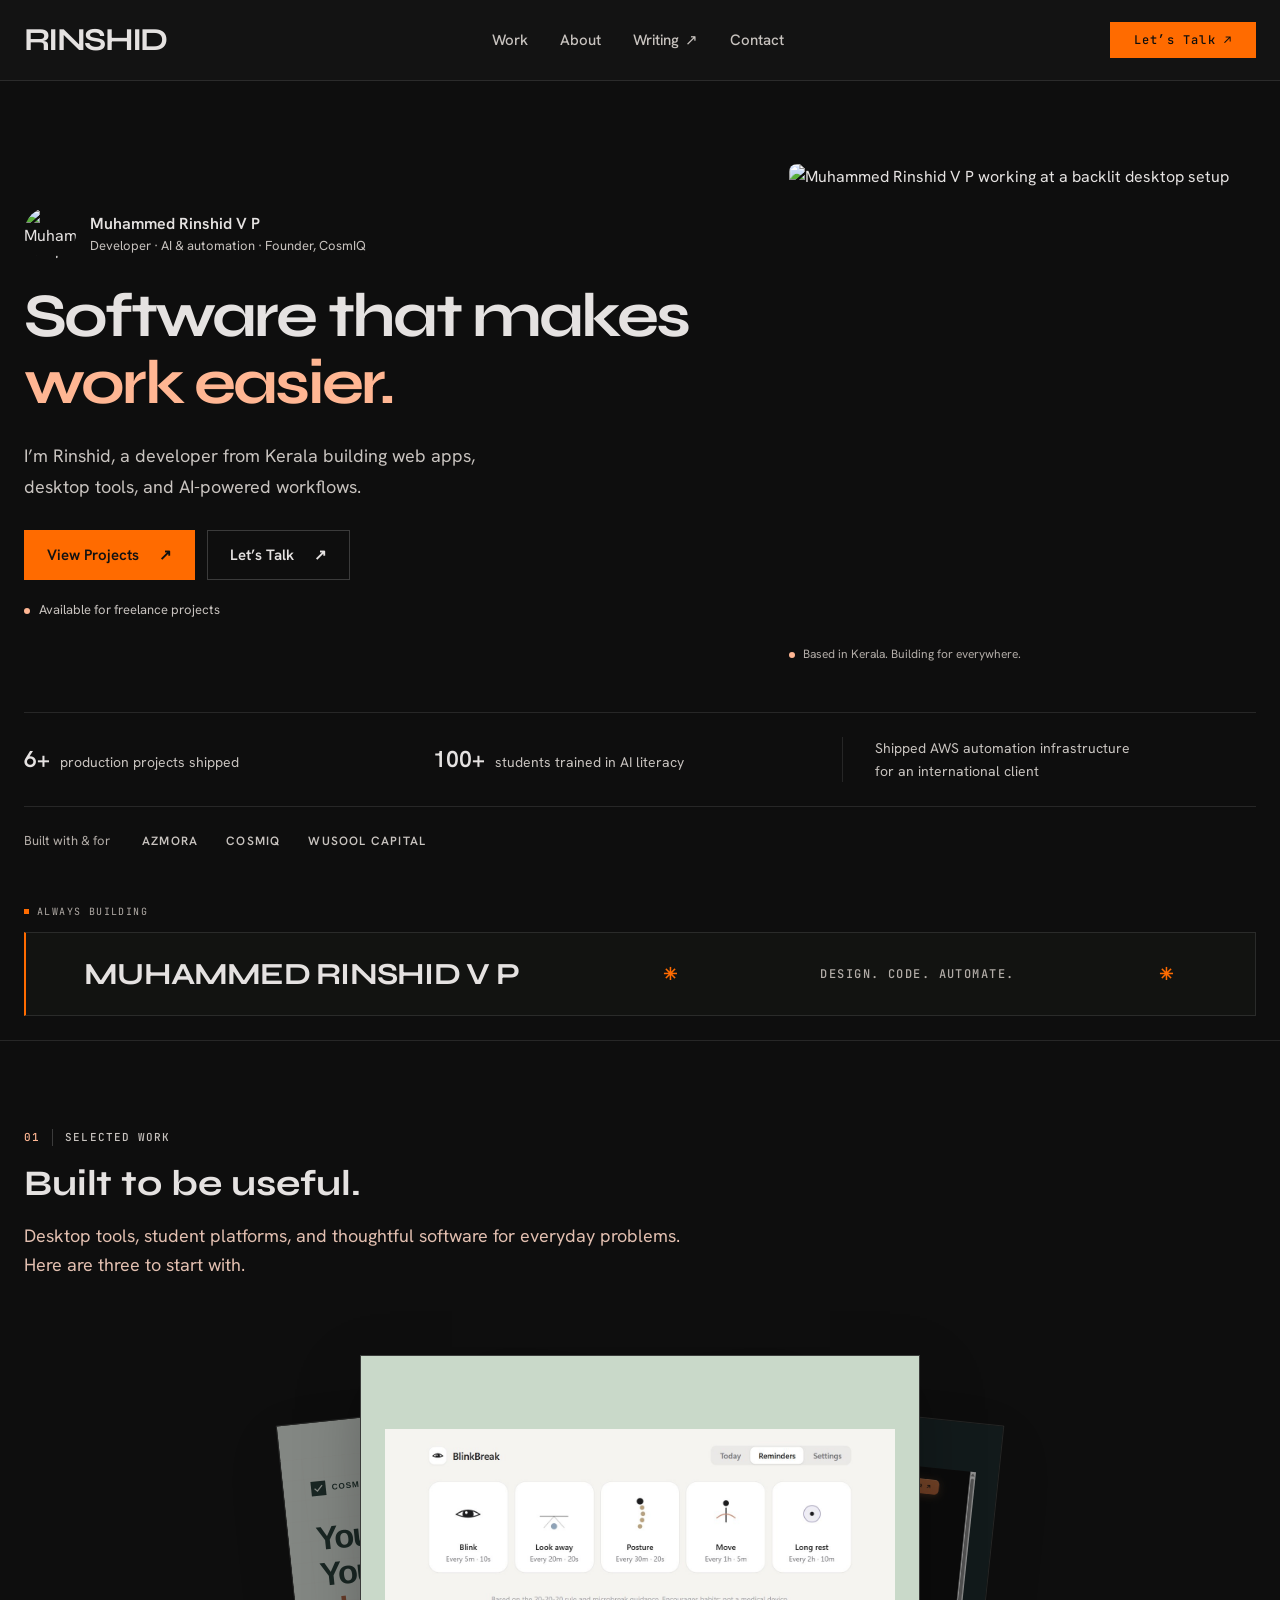
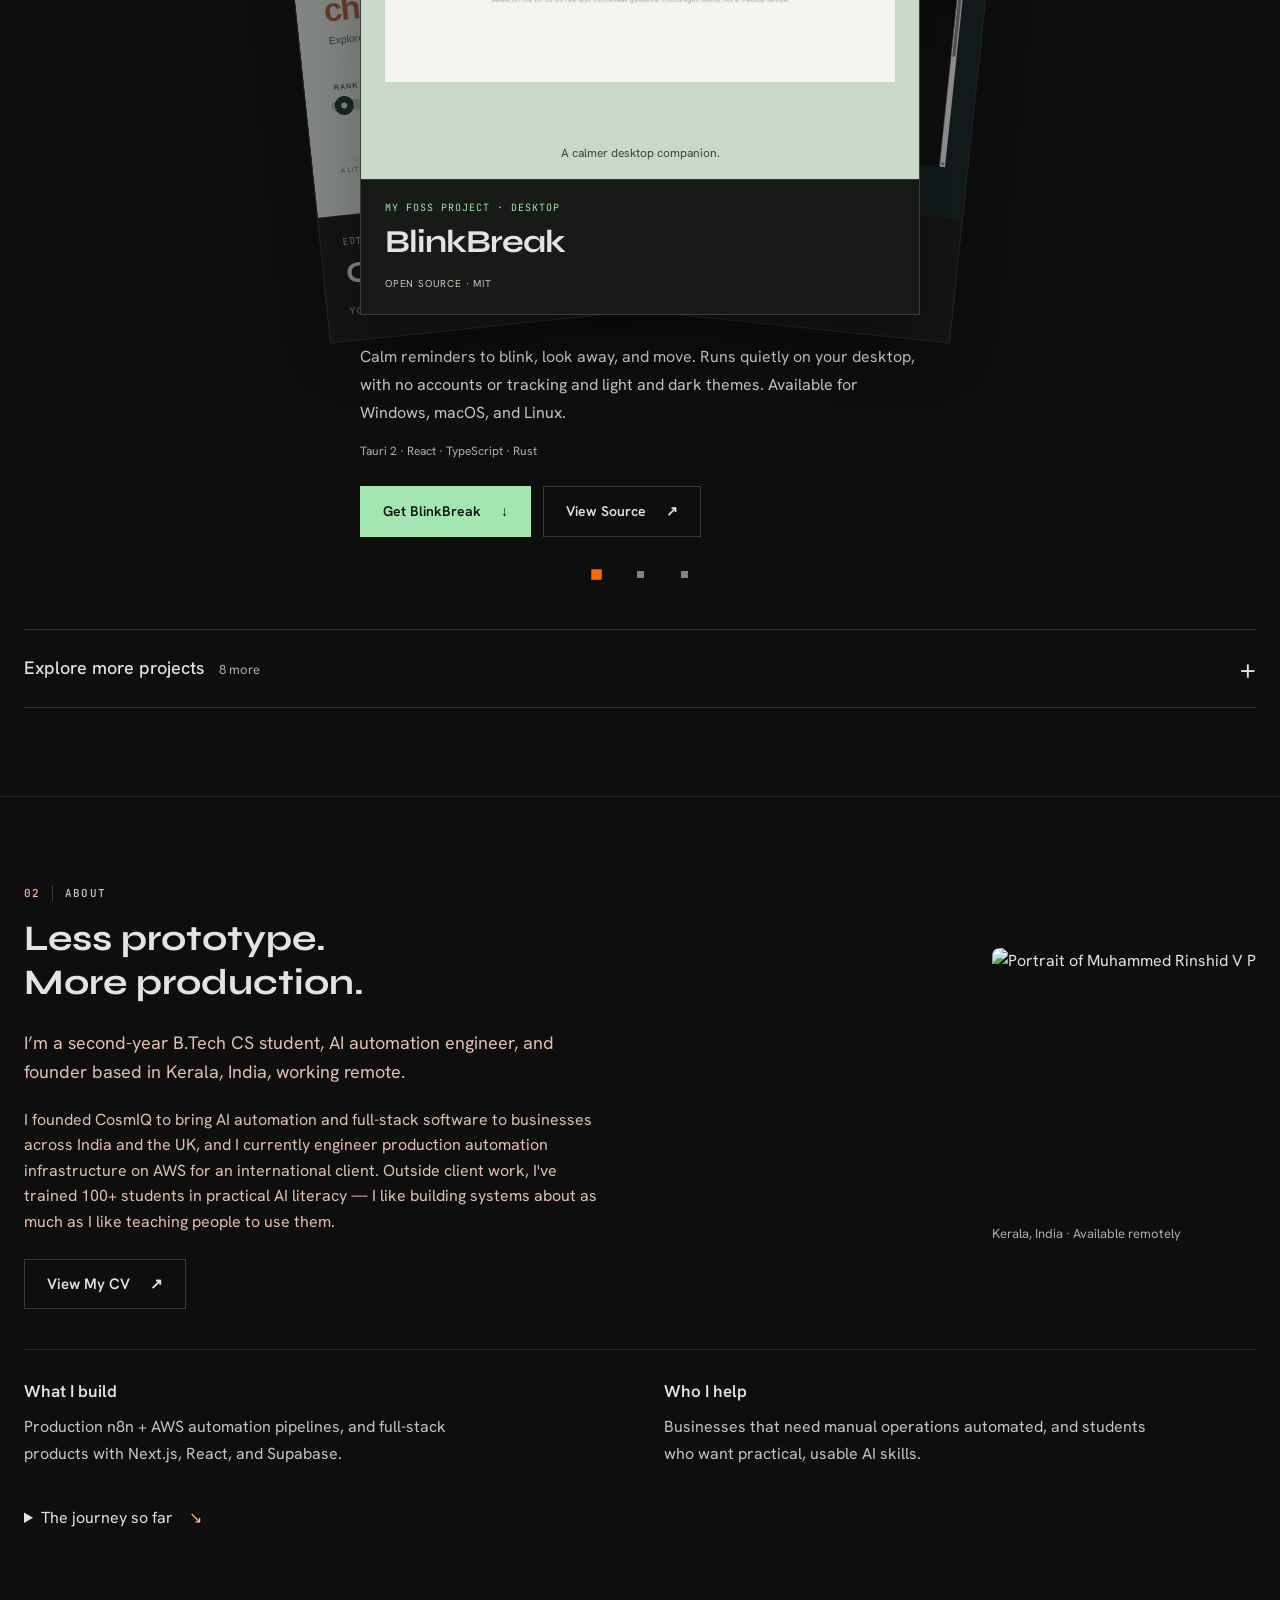
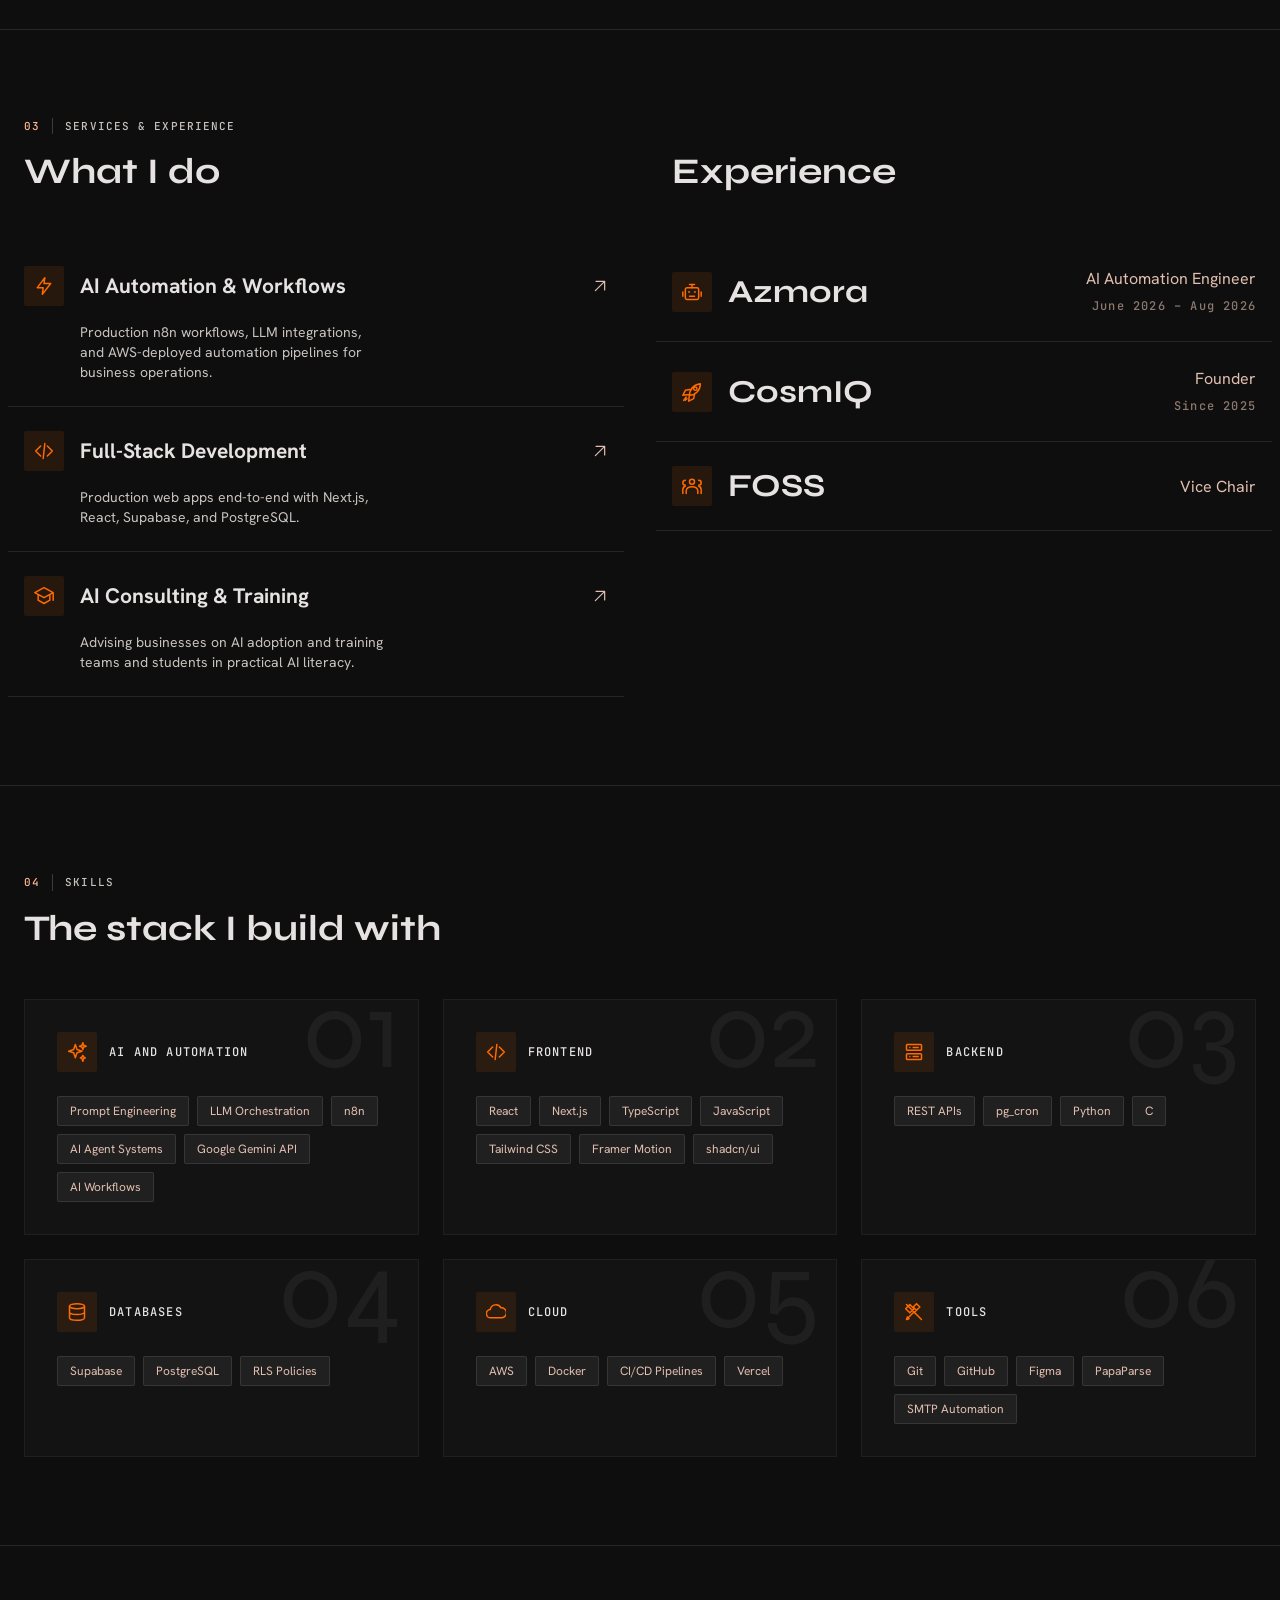
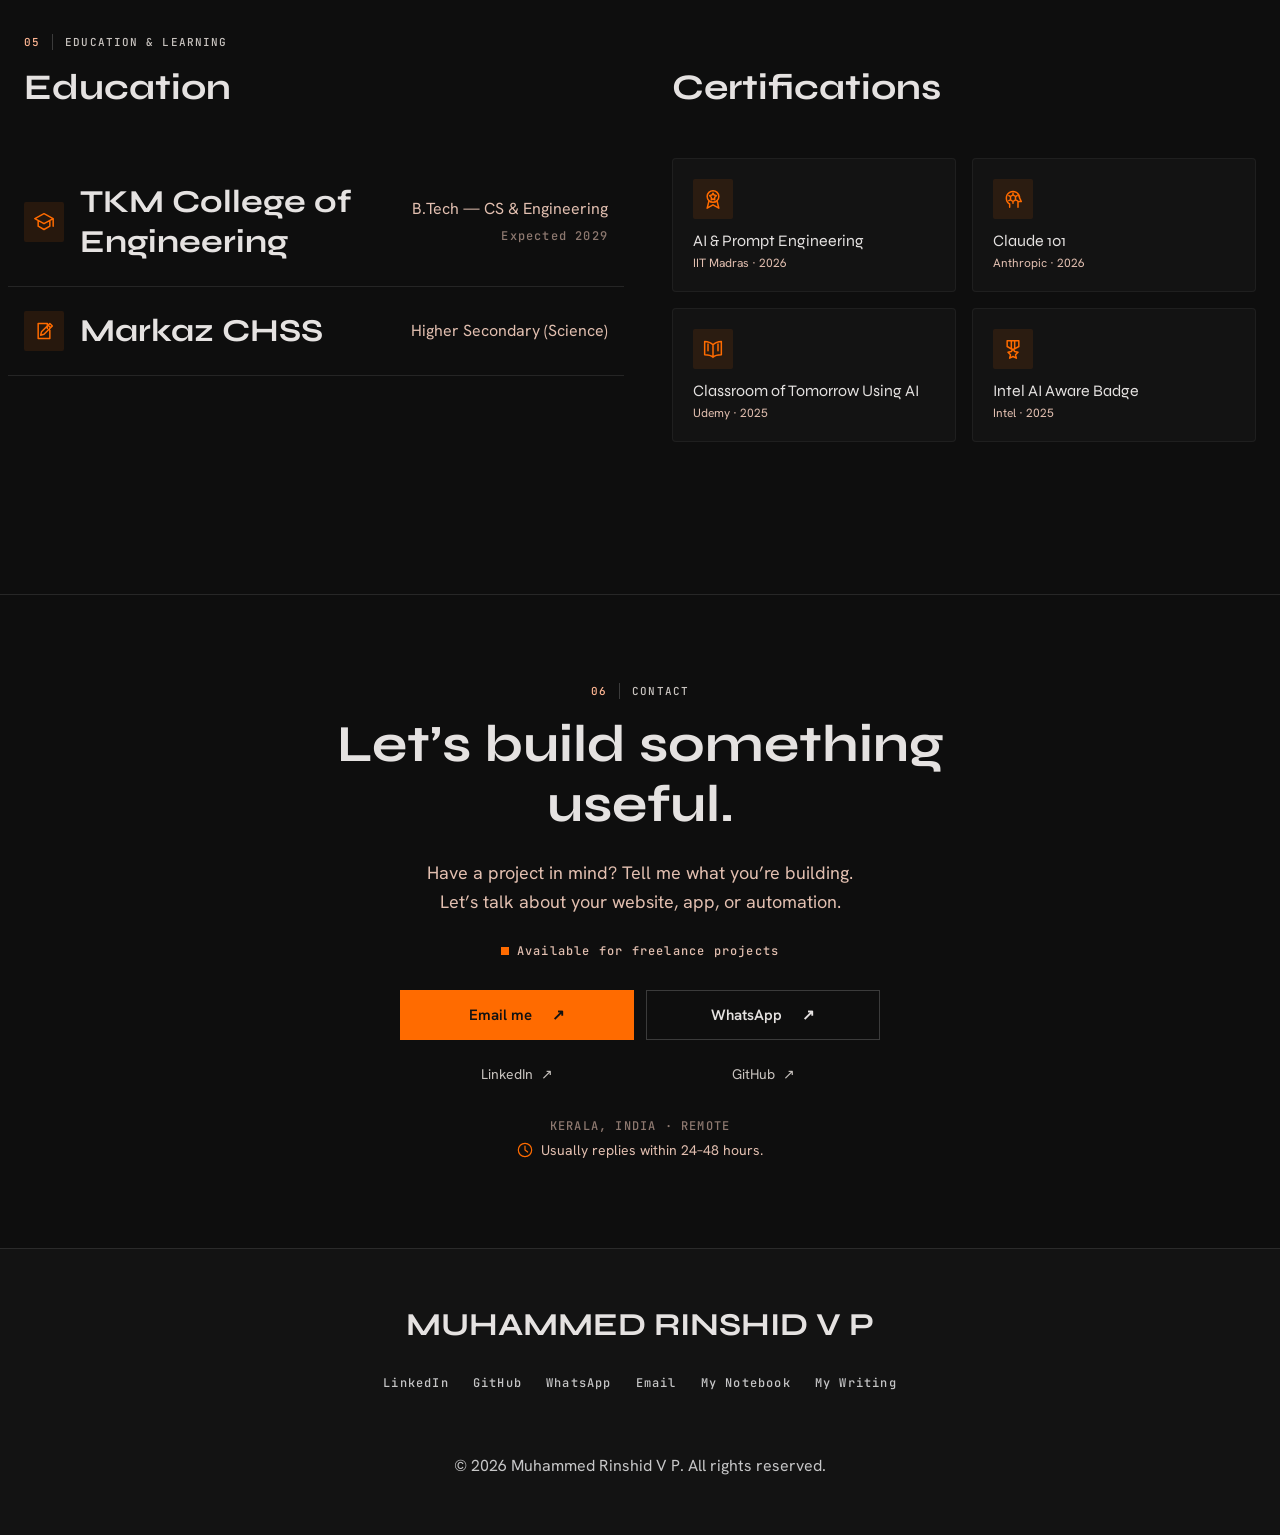
==== commit 68ac1eea: "Local styles and icons, cleaner project controls, direct contact" ====
--- a/index.html
+++ b/index.html
@@ -56,150 +56,12 @@
         ]
       }
     </script>
-    <script src="https://cdn.tailwindcss.com?plugins=forms,container-queries"></script>
-    <link
-      href="https://fonts.googleapis.com/css2?family=Material+Symbols+Outlined:wght,FILL@100..700,0..1&amp;display=swap"
-      rel="stylesheet"
-    />
+    <link rel="stylesheet" href="css/utilities.css?v=20261016-6" />
     <link
       href="https://fonts.googleapis.com/css2?family=Syne:wght@700;800&amp;family=Hanken+Grotesk:wght@400;500;600&amp;family=JetBrains+Mono:wght@500&amp;display=swap"
       rel="stylesheet"
     />
-    <script id="tailwind-config">
-      tailwind.config = {
-        darkMode: "class",
-        theme: {
-          extend: {
-            colors: {
-              "secondary-fixed-dim": "#c6c6c7",
-              "on-surface-variant": "#e2bfb0",
-              "inverse-surface": "#e5e2e1",
-              "secondary-fixed": "#e2e2e2",
-              "on-error": "#690005",
-              "on-secondary": "#2f3131",
-              "inverse-primary": "#a04100",
-              "on-secondary-fixed-variant": "#454747",
-              "on-primary-fixed-variant": "#7a3000",
-              "primary-fixed": "#ffdbcc",
-              "on-secondary-container": "#b4b5b5",
-              primary: "#ffb693",
-              "surface-container-lowest": "#0e0e0e",
-              surface: "#131313",
-              "outline-variant": "#5a4136",
-              "primary-fixed-dim": "#ffb693",
-              "inverse-on-surface": "#313030",
-              "tertiary-fixed-dim": "#c7c6c6",
-              "surface-dim": "#131313",
-              "surface-container-low": "#1c1b1b",
-              "on-background": "#e5e2e1",
-              tertiary: "#c7c6c6",
-              "on-primary-fixed": "#351000",
-              secondary: "#c6c6c7",
-              "tertiary-fixed": "#e3e2e2",
-              "on-tertiary-fixed": "#1b1c1c",
-              "surface-container": "#201f1f",
-              "on-secondary-fixed": "#1a1c1c",
-              "surface-container-high": "#2a2a2a",
-              outline: "#a98a7d",
-              error: "#ffb4ab",
-              "surface-tint": "#ffb693",
-              "on-error-container": "#ffdad6",
-              "on-surface": "#e5e2e1",
-              "on-primary-container": "#572000",
-              "error-container": "#93000a",
-              "secondary-container": "#454747",
-              "on-tertiary-container": "#303131",
-              "on-tertiary": "#303031",
-              "tertiary-container": "#999999",
-              "surface-container-highest": "#353534",
-              "primary-container": "#ff6b00",
-              "surface-variant": "#353534",
-              "on-tertiary-fixed-variant": "#464747",
-              "on-primary": "#561f00",
-              "surface-bright": "#3a3939",
-              background: "#131313",
-            },
-            borderRadius: {
-              DEFAULT: "0.125rem",
-              lg: "0.25rem",
-              xl: "0.5rem",
-              full: "0.75rem",
-            },
-            spacing: {
-              "section-gap-mobile": "56px",
-              base: "8px",
-              "container-max": "1280px",
-              gutter: "24px",
-              "section-gap-desktop": "88px",
-            },
-            fontFamily: {
-              "display-lg": ["Syne"],
-              "body-lg": ["Hanken Grotesk"],
-              "headline-md": ["Syne"],
-              "display-lg-mobile": ["Syne"],
-              "headline-xl": ["Syne"],
-              "label-caps": ["JetBrains Mono"],
-              "body-md": ["Hanken Grotesk"],
-            },
-            fontSize: {
-              "display-lg": [
-                "76px",
-                {
-                  lineHeight: "1.08",
-                  letterSpacing: "-0.02em",
-                  fontWeight: "800",
-                },
-              ],
-              "body-lg": [
-                "18px",
-                {
-                  lineHeight: "1.6",
-                  fontWeight: "400",
-                },
-              ],
-              "headline-md": [
-                "32px",
-                {
-                  lineHeight: "1.25",
-                  fontWeight: "700",
-                },
-              ],
-              "display-lg-mobile": [
-                "36px",
-                {
-                  lineHeight: "1.18",
-                  letterSpacing: "-0.01em",
-                  fontWeight: "800",
-                },
-              ],
-              "headline-xl": [
-                "36px",
-                {
-                  lineHeight: "1.22",
-                  fontWeight: "700",
-                },
-              ],
-              "label-caps": [
-                "12px",
-                {
-                  lineHeight: "1.0",
-                  letterSpacing: "0.1em",
-                  fontWeight: "500",
-                },
-              ],
-              "body-md": [
-                "16px",
-                {
-                  lineHeight: "1.6",
-                  fontWeight: "400",
-                },
-              ],
-            },
-          },
-        },
-      };
-    </script>
-    <link rel="stylesheet" href="css/style.css?v=20261016-4" />
+    <link rel="stylesheet" href="css/style.css?v=20261016-6" />
   </head>
   <body
     class="bg-surface-container-lowest font-body-md text-on-surface antialiased selection:bg-primary-container selection:text-surface-container-lowest"
@@ -239,7 +101,7 @@
           aria-label="Toggle navigation"
           class="lg:hidden text-on-surface -mr-2 p-2"
         >
-          <span class="material-symbols-outlined text-3xl">menu</span>
+          <svg class="icon text-3xl" viewBox="0 0 24 24" aria-hidden="true" focusable="false"><use href="images/icons.svg#menu"/></svg>
         </button>
       </div>
       <div
@@ -275,7 +137,8 @@
               </div>
             </div>
             <h1 id="hero-title" class="hero-title">
-              Software that makes <span>work easier.</span>
+              <span class="hero-title-line">Software that makes</span>
+              <span class="hero-title-line hero-title-accent">work easier.</span>
             </h1>
             <p class="hero-description">
               I’m Rinshid, a developer from Kerala building web apps,
@@ -305,11 +168,11 @@
       <aside class="identity-strip max-w-container-max mx-auto px-gutter" aria-label="Design, code, and automation" data-paused="false">
         <div class="identity-toolbar">
           <p>ALWAYS BUILDING</p>
-          <button type="button" class="identity-toggle" aria-pressed="false" aria-controls="identity-track" hidden>Pause motion</button>
         </div>
         <p class="sr-only">Muhammed Rinshid V P — design, code, and automation.</p>
-        <div class="identity-window" aria-hidden="true">
-          <div class="identity-viewport">
+        <p id="identity-help" hidden>Click or tap this strip, or press Space or Enter, to pause or resume the scrolling text.</p>
+        <div class="identity-window">
+          <div class="identity-viewport" aria-hidden="true">
             <div class="identity-track" id="identity-track">
               <div class="identity-group"><span class="identity-name">MUHAMMED RINSHID V P</span><span class="identity-star">✳</span><span class="identity-craft">DESIGN. CODE. AUTOMATE.</span><span class="identity-star">✳</span></div>
               <div class="identity-group"><span class="identity-name">MUHAMMED RINSHID V P</span><span class="identity-star">✳</span><span class="identity-craft">DESIGN. CODE. AUTOMATE.</span><span class="identity-star">✳</span></div>
@@ -322,9 +185,7 @@
         class="scroll-mt-[84px] md:scroll-mt-[100px] max-w-container-max mx-auto px-gutter py-section-gap-mobile md:py-section-gap-desktop border-t border-white/10"
         id="projects"
       >
-        <p class="font-label-caps text-label-caps text-primary-container mb-3">
-          SELECTED WORK
-        </p>
+        <p class="section-kicker"><span class="section-index" aria-hidden="true">01</span> Selected Work</p>
         <h2 class="font-headline-xl text-headline-xl text-on-surface mb-4">
           Built to be useful.
         </h2>
@@ -333,19 +194,7 @@
           everyday problems. Here are three to start with.
         </p>
         <div class="project-carousel" role="region" aria-label="Featured projects">
-          <div class="project-navigation" hidden>
-            <p class="project-status" role="status" aria-live="polite" aria-atomic="true"></p>
-            <div class="project-controls">
-              <button type="button" class="project-arrow" data-project-step="-1" aria-label="Previous project" aria-controls="project-stage"><span aria-hidden="true">←</span></button>
-              <div class="project-dots" role="group" aria-label="Choose a project">
-                <button type="button" data-project-to="0" aria-label="Show BlinkBreak" aria-pressed="false" aria-controls="project-stage"><span></span></button>
-                <button type="button" data-project-to="1" aria-label="Show CosmIQ Sync" aria-pressed="false" aria-controls="project-stage"><span></span></button>
-                <button type="button" data-project-to="2" aria-label="Show CosmIQ KEAM Predictor" aria-pressed="false" aria-controls="project-stage"><span></span></button>
-              </div>
-              <button type="button" class="project-arrow" data-project-step="1" aria-label="Next project" aria-controls="project-stage"><span aria-hidden="true">→</span></button>
-            </div>
-          </div>
-          <p class="project-gesture-hint" hidden>Swipe or drag the cards · Use ← → when the gallery is focused</p>
+          <p class="project-status sr-only" role="status" aria-live="polite" aria-atomic="true"></p>
           <div class="project-stage featured-projects" id="project-stage">
             <!-- The old #foss link still selects and reaches BlinkBreak. -->
             <article id="foss" class="project-slide project-slide-blinkbreak scroll-mt-[84px] md:scroll-mt-[100px]" aria-labelledby="blinkbreak-title">
@@ -359,6 +208,7 @@
                   <h3 id="blinkbreak-title">BlinkBreak</h3>
                   <span>OPEN SOURCE · MIT</span>
                 </div>
+                <button type="button" class="project-card-next" aria-label="Show next project after BlinkBreak" hidden></button>
               </div>
               <div class="project-info">
                 <p>Calm reminders to blink, look away, and move. Runs quietly on your desktop, with no accounts or tracking and light and dark themes. Available for Windows, macOS, and Linux.</p>
@@ -379,6 +229,7 @@
                   <h3 id="sync-title">CosmIQ Sync</h3>
                   <span>CODE BETWEEN DEVICES.</span>
                 </div>
+                <button type="button" class="project-card-next" aria-label="Show next project after CosmIQ Sync" hidden></button>
               </div>
               <div class="project-info">
                 <p>Move code snippets and screenshots between a shared lab computer and your own device using a 5-digit session key. No account needed, with real-time sync and scheduled expiry.</p>
@@ -399,6 +250,7 @@
                   <h3 id="keam-title">CosmIQ KEAM Predictor</h3>
                   <span>YOUR RANK. YOUR OPTIONS.</span>
                 </div>
+                <button type="button" class="project-card-next" aria-label="Show next project after CosmIQ KEAM Predictor" hidden></button>
               </div>
               <div class="project-info">
                 <p>Explore Kerala engineering colleges using your KEAM rank and category, with filters for college, branch, and allotment phase. Based on historical cutoffs, not a guarantee of admission.</p>
@@ -409,6 +261,13 @@
                 </div>
               </div>
             </article>
+          </div>
+          <div class="project-navigation" hidden>
+            <div class="project-dots" role="group" aria-label="Choose a project">
+              <button type="button" data-project-to="0" aria-label="Show BlinkBreak" aria-pressed="false" aria-controls="project-stage"><span></span></button>
+              <button type="button" data-project-to="1" aria-label="Show CosmIQ Sync" aria-pressed="false" aria-controls="project-stage"><span></span></button>
+              <button type="button" data-project-to="2" aria-label="Show CosmIQ KEAM Predictor" aria-pressed="false" aria-controls="project-stage"><span></span></button>
+            </div>
           </div>
         </div>
         <details class="project-archive">
@@ -420,7 +279,7 @@
           <!-- Priority project 4: CosmIQ OS. Its source repository is private. -->
           <article class="hover-lift group flex flex-col bg-surface rounded-lg overflow-hidden border border-white/5" aria-labelledby="os-title">
             <div class="aspect-video bg-primary-container/10 flex flex-col items-center justify-center gap-3" aria-hidden="true">
-              <span class="material-symbols-outlined text-6xl text-primary-container">account_tree</span>
+              <svg class="icon text-6xl text-primary-container" viewBox="0 0 24 24" aria-hidden="true" focusable="false"><use href="images/icons.svg#account_tree"/></svg>
               <span class="font-label-caps text-label-caps text-on-surface-variant">ENQUIRY TO QUOTATION.</span>
             </div>
             <div class="p-6 md:p-8 flex flex-col gap-2 flex-1">
@@ -435,7 +294,7 @@
               </p>
               <div class="flex flex-wrap gap-4 mt-auto pt-4">
                 <a href="https://cosmiq-os.vercel.app/" target="_blank" rel="noopener" class="font-label-caps text-label-caps text-on-surface inline-flex items-center gap-1 hover:text-primary-container transition-colors">
-                  WEBSITE <span class="material-symbols-outlined text-sm" aria-hidden="true">arrow_outward</span>
+                  WEBSITE <svg class="icon text-sm" viewBox="0 0 24 24" aria-hidden="true" focusable="false"><use href="images/icons.svg#arrow_outward"/></svg>
                 </a>
               </div>
             </div>
@@ -443,7 +302,7 @@
           <!-- Priority project 5: AURA -->
           <article class="hover-lift group flex flex-col bg-surface rounded-lg overflow-hidden border border-white/5" aria-labelledby="aura-title">
             <div class="aspect-video bg-primary-container/10 flex flex-col items-center justify-center gap-3" aria-hidden="true">
-              <span class="material-symbols-outlined text-6xl text-primary-container">account_balance</span>
+              <svg class="icon text-6xl text-primary-container" viewBox="0 0 24 24" aria-hidden="true" focusable="false"><use href="images/icons.svg#account_balance"/></svg>
               <span class="font-label-caps text-label-caps text-on-surface-variant">REPORT. TRACK. RESOLVE.</span>
             </div>
             <div class="p-6 md:p-8 flex flex-col gap-2 flex-1">
@@ -458,10 +317,10 @@
               </p>
               <div class="flex flex-wrap gap-4 mt-auto pt-4">
                 <a href="https://aura-campus-three.vercel.app/" target="_blank" rel="noopener" class="font-label-caps text-label-caps text-on-surface inline-flex items-center gap-1 hover:text-primary-container transition-colors">
-                  LIVE PORTAL <span class="material-symbols-outlined text-sm" aria-hidden="true">arrow_outward</span>
+                  LIVE PORTAL <svg class="icon text-sm" viewBox="0 0 24 24" aria-hidden="true" focusable="false"><use href="images/icons.svg#arrow_outward"/></svg>
                 </a>
                 <a href="https://github.com/rinshidvp/AURA" target="_blank" rel="noopener" class="font-label-caps text-label-caps text-on-surface inline-flex items-center gap-1 hover:text-primary-container transition-colors">
-                  GITHUB <span class="material-symbols-outlined text-sm" aria-hidden="true">arrow_outward</span>
+                  GITHUB <svg class="icon text-sm" viewBox="0 0 24 24" aria-hidden="true" focusable="false"><use href="images/icons.svg#arrow_outward"/></svg>
                 </a>
               </div>
             </div>
@@ -528,9 +387,7 @@
                   rel="noopener"
                   class="font-label-caps text-label-caps text-on-surface inline-flex items-center gap-1 hover:text-primary-container transition-colors"
                   >LIVE
-                  <span class="material-symbols-outlined text-sm"
-                    >arrow_outward</span
-                  ></a
+                  <svg class="icon text-sm" viewBox="0 0 24 24" aria-hidden="true" focusable="false"><use href="images/icons.svg#arrow_outward"/></svg></a
                 >
                 <a
                   href="https://github.com/rinshidvp/campus-trade-v2"
@@ -538,9 +395,7 @@
                   rel="noopener"
                   class="font-label-caps text-label-caps text-on-surface inline-flex items-center gap-1 hover:text-primary-container transition-colors"
                   >GITHUB
-                  <span class="material-symbols-outlined text-sm"
-                    >arrow_outward</span
-                  ></a
+                  <svg class="icon text-sm" viewBox="0 0 24 24" aria-hidden="true" focusable="false"><use href="images/icons.svg#arrow_outward"/></svg></a
                 >
               </div>
             </div>
@@ -568,10 +423,10 @@
               </p>
               <div class="flex flex-wrap gap-4 mt-auto pt-4">
                 <a href="https://rentvibe.vercel.app/" target="_blank" rel="noopener" class="font-label-caps text-label-caps text-on-surface inline-flex items-center gap-1 hover:text-primary-container transition-colors">
-                  LIVE <span class="material-symbols-outlined text-sm" aria-hidden="true">arrow_outward</span>
+                  LIVE <svg class="icon text-sm" viewBox="0 0 24 24" aria-hidden="true" focusable="false"><use href="images/icons.svg#arrow_outward"/></svg>
                 </a>
                 <a href="https://github.com/rinshidvp/rentvibe-landing" target="_blank" rel="noopener" class="font-label-caps text-label-caps text-on-surface inline-flex items-center gap-1 hover:text-primary-container transition-colors">
-                  GITHUB <span class="material-symbols-outlined text-sm" aria-hidden="true">arrow_outward</span>
+                  GITHUB <svg class="icon text-sm" viewBox="0 0 24 24" aria-hidden="true" focusable="false"><use href="images/icons.svg#arrow_outward"/></svg>
                 </a>
               </div>
             </div>
@@ -642,9 +497,7 @@
                   rel="noopener"
                   class="font-label-caps text-label-caps text-on-surface inline-flex items-center gap-1 hover:text-primary-container transition-colors"
                   >GITHUB
-                  <span class="material-symbols-outlined text-sm"
-                    >arrow_outward</span
-                  ></a
+                  <svg class="icon text-sm" viewBox="0 0 24 24" aria-hidden="true" focusable="false"><use href="images/icons.svg#arrow_outward"/></svg></a
                 >
               </div>
             </div>
@@ -710,9 +563,7 @@
                   rel="noopener"
                   class="font-label-caps text-label-caps text-on-surface inline-flex items-center gap-1 hover:text-primary-container transition-colors"
                   >GITHUB
-                  <span class="material-symbols-outlined text-sm"
-                    >arrow_outward</span
-                  ></a
+                  <svg class="icon text-sm" viewBox="0 0 24 24" aria-hidden="true" focusable="false"><use href="images/icons.svg#arrow_outward"/></svg></a
                 >
               </div>
             </div>
@@ -782,7 +633,7 @@
             class="hover-lift group flex flex-col bg-surface rounded-lg overflow-hidden border border-white/5"
           >
             <div class="aspect-video bg-primary-container/10 flex flex-col items-center justify-center gap-3" aria-hidden="true">
-              <span class="material-symbols-outlined text-6xl text-primary-container">menu_book</span>
+              <svg class="icon text-6xl text-primary-container" viewBox="0 0 24 24" aria-hidden="true" focusable="false"><use href="images/icons.svg#menu_book"/></svg>
               <span class="font-label-caps text-label-caps text-on-surface-variant">LEARN. BUILD. SHARE.</span>
             </div>
             <div class="p-6 md:p-8 flex flex-col gap-2 flex-1">
@@ -801,7 +652,7 @@
                   rel="noopener"
                   class="font-label-caps text-label-caps text-on-surface inline-flex items-center gap-1 hover:text-primary-container transition-colors"
                   >OPEN NOTEBOOK
-                  <span class="material-symbols-outlined text-sm" aria-hidden="true">arrow_outward</span></a
+                  <svg class="icon text-sm" viewBox="0 0 24 24" aria-hidden="true" focusable="false"><use href="images/icons.svg#arrow_outward"/></svg></a
                 >
                 <a
                   href="https://github.com/rinshidvp/rinshid-note"
@@ -809,7 +660,7 @@
                   rel="noopener"
                   class="font-label-caps text-label-caps text-on-surface inline-flex items-center gap-1 hover:text-primary-container transition-colors"
                   >GITHUB
-                  <span class="material-symbols-outlined text-sm" aria-hidden="true">arrow_outward</span></a
+                  <svg class="icon text-sm" viewBox="0 0 24 24" aria-hidden="true" focusable="false"><use href="images/icons.svg#arrow_outward"/></svg></a
                 >
               </div>
             </div>
@@ -821,7 +672,7 @@
       <section id="about" class="scroll-mt-[84px] md:scroll-mt-[100px] max-w-container-max mx-auto px-gutter py-section-gap-mobile md:py-section-gap-desktop border-t border-white/10">
         <div class="about-layout">
           <div>
-            <p class="font-label-caps text-label-caps text-primary-container mb-3">ABOUT</p>
+            <p class="section-kicker"><span class="section-index" aria-hidden="true">02</span> About</p>
             <h2 class="font-headline-xl text-headline-xl text-on-surface mb-6">Less prototype.<br />More production.</h2>
             <p class="text-body-lg text-on-surface-variant mb-5">I’m a second-year B.Tech CS student, AI automation engineer, and founder based in Kerala, India, working remote.</p>
             <p class="text-body-md text-on-surface-variant mb-6">I founded CosmIQ to bring AI automation and full-stack software to businesses across India and the UK, and I currently engineer production automation infrastructure on AWS for an international client. Outside client work, I've trained 100+ students in practical AI literacy — I like building systems about as much as I like teaching people to use them.</p>
@@ -853,6 +704,7 @@
         class="scroll-mt-[84px] md:scroll-mt-[100px] max-w-container-max mx-auto px-gutter py-section-gap-mobile md:py-section-gap-desktop border-t border-white/10"
         id="experience"
       >
+        <p class="section-kicker"><span class="section-index" aria-hidden="true">03</span> Services &amp; Experience</p>
         <div class="grid grid-cols-1 lg:grid-cols-2 gap-16">
           <!-- What I Do -->
           <div>
@@ -868,10 +720,7 @@
                   <span
                     class="flex items-center justify-center w-10 h-10 rounded bg-primary-container/10 flex-shrink-0"
                   >
-                    <span
-                      class="material-symbols-outlined text-primary-container text-xl" aria-hidden="true"
-                      >bolt</span
-                    >
+                    <svg class="icon text-primary-container text-xl" viewBox="0 0 24 24" aria-hidden="true" focusable="false"><use href="images/icons.svg#bolt"/></svg>
                   </span>
                   <h4
                     class="font-headline-md text-lg md:text-headline-md text-on-surface group-hover:text-primary-container transition-colors"
@@ -885,10 +734,7 @@
                     AWS-deployed automation pipelines for business
                     operations.
                   </p>
-                  <span
-                    class="material-symbols-outlined group-hover:text-primary-container transition-colors" aria-hidden="true"
-                    >arrow_outward</span
-                  >
+                  <svg class="icon group-hover:text-primary-container transition-colors" viewBox="0 0 24 24" aria-hidden="true" focusable="false"><use href="images/icons.svg#arrow_outward"/></svg>
                 </div>
               </a>
               <a
@@ -899,10 +745,7 @@
                   <span
                     class="flex items-center justify-center w-10 h-10 rounded bg-primary-container/10 flex-shrink-0"
                   >
-                    <span
-                      class="material-symbols-outlined text-primary-container text-xl" aria-hidden="true"
-                      >code</span
-                    >
+                    <svg class="icon text-primary-container text-xl" viewBox="0 0 24 24" aria-hidden="true" focusable="false"><use href="images/icons.svg#code"/></svg>
                   </span>
                   <h4
                     class="font-headline-md text-lg md:text-headline-md text-on-surface group-hover:text-primary-container transition-colors"
@@ -915,10 +758,7 @@
                     Production web apps end-to-end with Next.js, React,
                     Supabase, and PostgreSQL.
                   </p>
-                  <span
-                    class="material-symbols-outlined group-hover:text-primary-container transition-colors" aria-hidden="true"
-                    >arrow_outward</span
-                  >
+                  <svg class="icon group-hover:text-primary-container transition-colors" viewBox="0 0 24 24" aria-hidden="true" focusable="false"><use href="images/icons.svg#arrow_outward"/></svg>
                 </div>
               </a>
               <a
@@ -929,10 +769,7 @@
                   <span
                     class="flex items-center justify-center w-10 h-10 rounded bg-primary-container/10 flex-shrink-0"
                   >
-                    <span
-                      class="material-symbols-outlined text-primary-container text-xl" aria-hidden="true"
-                      >school</span
-                    >
+                    <svg class="icon text-primary-container text-xl" viewBox="0 0 24 24" aria-hidden="true" focusable="false"><use href="images/icons.svg#school"/></svg>
                   </span>
                   <h4
                     class="font-headline-md text-lg md:text-headline-md text-on-surface group-hover:text-primary-container transition-colors"
@@ -945,10 +782,7 @@
                     Advising businesses on AI adoption and training teams and
                     students in practical AI literacy.
                   </p>
-                  <span
-                    class="material-symbols-outlined group-hover:text-primary-container transition-colors" aria-hidden="true"
-                    >arrow_outward</span
-                  >
+                  <svg class="icon group-hover:text-primary-container transition-colors" viewBox="0 0 24 24" aria-hidden="true" focusable="false"><use href="images/icons.svg#arrow_outward"/></svg>
                 </div>
               </a>
             </div>
@@ -966,10 +800,7 @@
                   <span
                     class="flex items-center justify-center w-10 h-10 rounded bg-primary-container/10 flex-shrink-0"
                   >
-                    <span
-                      class="material-symbols-outlined text-primary-container text-xl"
-                      >smart_toy</span
-                    >
+                    <svg class="icon text-primary-container text-xl" viewBox="0 0 24 24" aria-hidden="true" focusable="false"><use href="images/icons.svg#smart_toy"/></svg>
                   </span>
                   <h4 class="font-headline-md text-lg md:text-headline-md text-on-surface">
                     Azmora
@@ -992,10 +823,7 @@
                   <span
                     class="flex items-center justify-center w-10 h-10 rounded bg-primary-container/10 flex-shrink-0"
                   >
-                    <span
-                      class="material-symbols-outlined text-primary-container text-xl"
-                      >rocket_launch</span
-                    >
+                    <svg class="icon text-primary-container text-xl" viewBox="0 0 24 24" aria-hidden="true" focusable="false"><use href="images/icons.svg#rocket_launch"/></svg>
                   </span>
                   <h4 class="font-headline-md text-lg md:text-headline-md text-on-surface">
                     CosmIQ
@@ -1016,7 +844,7 @@
               >
                 <div class="flex items-center gap-4">
                   <span class="flex items-center justify-center w-10 h-10 rounded bg-primary-container/10 flex-shrink-0">
-                    <span class="material-symbols-outlined text-primary-container text-xl" aria-hidden="true">groups</span>
+                    <svg class="icon text-primary-container text-xl" viewBox="0 0 24 24" aria-hidden="true" focusable="false"><use href="images/icons.svg#groups"/></svg>
                   </span>
                   <h4 class="font-headline-md text-lg md:text-headline-md text-on-surface">FOSS</h4>
                 </div>
@@ -1033,9 +861,7 @@
         class="scroll-mt-[84px] md:scroll-mt-[100px] max-w-container-max mx-auto px-gutter py-section-gap-mobile md:py-section-gap-desktop border-t border-white/10"
         id="skills"
       >
-        <p class="font-label-caps text-label-caps text-primary-container mb-3">
-          SKILLS
-        </p>
+        <p class="section-kicker"><span class="section-index" aria-hidden="true">04</span> Skills</p>
         <h2 class="font-headline-xl text-headline-xl text-on-surface mb-12">
           The stack I build with
         </h2>
@@ -1053,10 +879,7 @@
               <span
                 class="flex items-center justify-center w-10 h-10 rounded bg-primary-container/10 flex-shrink-0"
               >
-                <span
-                  class="material-symbols-outlined text-primary-container text-xl"
-                  >auto_awesome</span
-                >
+                <svg class="icon text-primary-container text-xl" viewBox="0 0 24 24" aria-hidden="true" focusable="false"><use href="images/icons.svg#auto_awesome"/></svg>
               </span>
               <h3
                 class="font-label-caps text-label-caps text-on-surface tracking-widest"
@@ -1104,10 +927,7 @@
               <span
                 class="flex items-center justify-center w-10 h-10 rounded bg-primary-container/10 flex-shrink-0"
               >
-                <span
-                  class="material-symbols-outlined text-primary-container text-xl"
-                  >code</span
-                >
+                <svg class="icon text-primary-container text-xl" viewBox="0 0 24 24" aria-hidden="true" focusable="false"><use href="images/icons.svg#code"/></svg>
               </span>
               <h3
                 class="font-label-caps text-label-caps text-on-surface tracking-widest"
@@ -1159,10 +979,7 @@
               <span
                 class="flex items-center justify-center w-10 h-10 rounded bg-primary-container/10 flex-shrink-0"
               >
-                <span
-                  class="material-symbols-outlined text-primary-container text-xl"
-                  >dns</span
-                >
+                <svg class="icon text-primary-container text-xl" viewBox="0 0 24 24" aria-hidden="true" focusable="false"><use href="images/icons.svg#dns"/></svg>
               </span>
               <h3
                 class="font-label-caps text-label-caps text-on-surface tracking-widest"
@@ -1202,10 +1019,7 @@
               <span
                 class="flex items-center justify-center w-10 h-10 rounded bg-primary-container/10 flex-shrink-0"
               >
-                <span
-                  class="material-symbols-outlined text-primary-container text-xl"
-                  >database</span
-                >
+                <svg class="icon text-primary-container text-xl" viewBox="0 0 24 24" aria-hidden="true" focusable="false"><use href="images/icons.svg#database"/></svg>
               </span>
               <h3
                 class="font-label-caps text-label-caps text-on-surface tracking-widest"
@@ -1241,10 +1055,7 @@
               <span
                 class="flex items-center justify-center w-10 h-10 rounded bg-primary-container/10 flex-shrink-0"
               >
-                <span
-                  class="material-symbols-outlined text-primary-container text-xl"
-                  >cloud</span
-                >
+                <svg class="icon text-primary-container text-xl" viewBox="0 0 24 24" aria-hidden="true" focusable="false"><use href="images/icons.svg#cloud"/></svg>
               </span>
               <h3
                 class="font-label-caps text-label-caps text-on-surface tracking-widest"
@@ -1284,10 +1095,7 @@
               <span
                 class="flex items-center justify-center w-10 h-10 rounded bg-primary-container/10 flex-shrink-0"
               >
-                <span
-                  class="material-symbols-outlined text-primary-container text-xl"
-                  >construction</span
-                >
+                <svg class="icon text-primary-container text-xl" viewBox="0 0 24 24" aria-hidden="true" focusable="false"><use href="images/icons.svg#construction"/></svg>
               </span>
               <h3
                 class="font-label-caps text-label-caps text-on-surface tracking-widest"
@@ -1325,6 +1133,7 @@
         class="scroll-mt-[84px] md:scroll-mt-[100px] max-w-container-max mx-auto px-gutter py-section-gap-mobile md:py-section-gap-desktop border-t border-white/10"
         id="education"
       >
+        <p class="section-kicker"><span class="section-index" aria-hidden="true">05</span> Education &amp; Learning</p>
         <div class="grid grid-cols-1 lg:grid-cols-2 gap-16 mb-16">
           <!-- Education -->
           <div>
@@ -1339,10 +1148,7 @@
                   <span
                     class="flex items-center justify-center w-10 h-10 rounded bg-primary-container/10 flex-shrink-0"
                   >
-                    <span
-                      class="material-symbols-outlined text-primary-container text-xl"
-                      >school</span
-                    >
+                    <svg class="icon text-primary-container text-xl" viewBox="0 0 24 24" aria-hidden="true" focusable="false"><use href="images/icons.svg#school"/></svg>
                   </span>
                   <h4 class="font-headline-md text-lg md:text-headline-md text-on-surface">
                     TKM College of Engineering
@@ -1365,10 +1171,7 @@
                   <span
                     class="flex items-center justify-center w-10 h-10 rounded bg-primary-container/10 flex-shrink-0"
                   >
-                    <span
-                      class="material-symbols-outlined text-primary-container text-xl"
-                      >history_edu</span
-                    >
+                    <svg class="icon text-primary-container text-xl" viewBox="0 0 24 24" aria-hidden="true" focusable="false"><use href="images/icons.svg#history_edu"/></svg>
                   </span>
                   <h4 class="font-headline-md text-lg md:text-headline-md text-on-surface">
                     Markaz CHSS
@@ -1394,10 +1197,7 @@
                 <span
                   class="flex items-center justify-center w-10 h-10 rounded bg-primary-container/10 mb-3"
                 >
-                  <span
-                    class="material-symbols-outlined text-primary-container text-xl"
-                    >workspace_premium</span
-                  >
+                  <svg class="icon text-primary-container text-xl" viewBox="0 0 24 24" aria-hidden="true" focusable="false"><use href="images/icons.svg#workspace_premium"/></svg>
                 </span>
                 <h4 class="font-headline-md text-base text-on-surface leading-tight mb-1">
                   AI &amp; Prompt Engineering
@@ -1410,10 +1210,7 @@
                 <span
                   class="flex items-center justify-center w-10 h-10 rounded bg-primary-container/10 mb-3"
                 >
-                  <span
-                    class="material-symbols-outlined text-primary-container text-xl"
-                    >psychology</span
-                  >
+                  <svg class="icon text-primary-container text-xl" viewBox="0 0 24 24" aria-hidden="true" focusable="false"><use href="images/icons.svg#psychology"/></svg>
                 </span>
                 <h4 class="font-headline-md text-base text-on-surface leading-tight mb-1">
                   Claude 101
@@ -1426,10 +1223,7 @@
                 <span
                   class="flex items-center justify-center w-10 h-10 rounded bg-primary-container/10 mb-3"
                 >
-                  <span
-                    class="material-symbols-outlined text-primary-container text-xl"
-                    >auto_stories</span
-                  >
+                  <svg class="icon text-primary-container text-xl" viewBox="0 0 24 24" aria-hidden="true" focusable="false"><use href="images/icons.svg#auto_stories"/></svg>
                 </span>
                 <h4 class="font-headline-md text-base text-on-surface leading-tight mb-1">
                   Classroom of Tomorrow Using AI
@@ -1442,10 +1236,7 @@
                 <span
                   class="flex items-center justify-center w-10 h-10 rounded bg-primary-container/10 mb-3"
                 >
-                  <span
-                    class="material-symbols-outlined text-primary-container text-xl"
-                    >military_tech</span
-                  >
+                  <svg class="icon text-primary-container text-xl" viewBox="0 0 24 24" aria-hidden="true" focusable="false"><use href="images/icons.svg#military_tech"/></svg>
                 </span>
                 <h4 class="font-headline-md text-base text-on-surface leading-tight mb-1">
                   Intel AI Aware Badge
@@ -1461,202 +1252,67 @@
         class="scroll-mt-[84px] md:scroll-mt-[100px] max-w-container-max mx-auto px-gutter py-section-gap-mobile md:py-section-gap-desktop border-t border-white/10"
         id="contact"
       >
-        <div class="grid grid-cols-1 lg:grid-cols-2 gap-16">
+        <div class="contact-layout">
           <div>
-            <p class="font-label-caps text-label-caps text-primary-container mb-3">
-              CONTACT
-            </p>
+            <p class="section-kicker"><span class="section-index" aria-hidden="true">06</span> Contact</p>
             <h2 class="font-headline-xl text-headline-xl text-on-surface mb-6">
-              Let's work together
+              Let’s build something useful.
             </h2>
             <p
               class="font-body-lg text-body-lg text-on-surface-variant mb-4 max-w-md"
             >
-              Have a project in mind or just want to say hello? Fill out the
-              form, or reach me directly below.
+              Have a project in mind? Tell me what you’re building.
+              Let’s talk about your website, app, or automation.
             </p>
             <div
-              class="inline-flex items-center gap-2 rounded-full border border-white/10 bg-surface px-4 py-2 mb-8"
+              class="contact-availability"
             >
               <span
-                class="w-2 h-2 rounded-full bg-primary-container animate-pulse flex-shrink-0"
+                class="w-2 h-2 bg-primary-container flex-shrink-0"
               ></span>
               <span class="font-label-caps text-label-caps text-on-surface-variant"
                 >Available for freelance projects</span
               >
             </div>
-            <div class="grid grid-cols-1 sm:grid-cols-2 gap-4">
+            <div class="contact-links">
               <a
                 href="mailto:muhammedrinshidvpr@gmail.com"
-                class="hover-lift flex items-center gap-3 bg-surface rounded-lg border border-white/5 p-4 min-h-[64px]"
-              >
-                <span
-                  class="flex items-center justify-center w-11 h-11 rounded bg-primary-container/10 flex-shrink-0"
-                >
-                  <span class="material-symbols-outlined text-primary-container"
-                    >mail</span
-                  >
-                </span>
-                <div class="min-w-0">
-                  <p class="font-label-caps text-label-caps text-on-surface-variant opacity-70">
-                    EMAIL
-                  </p>
-                  <p class="text-sm text-on-surface truncate">
-                    muhammedrinshidvpr@gmail.com
-                  </p>
-                </div>
+                class="button-primary"
+              >
+                Email me <span aria-hidden="true">↗</span>
               </a>
               <a
                 href="https://wa.me/917594827429"
                 target="_blank"
                 rel="noopener"
-                class="hover-lift flex items-center gap-3 bg-surface rounded-lg border border-white/5 p-4 min-h-[64px]"
-              >
-                <span
-                  class="flex items-center justify-center w-11 h-11 rounded bg-primary-container/10 flex-shrink-0"
-                >
-                  <span class="material-symbols-outlined text-primary-container"
-                    >chat</span
-                  >
-                </span>
-                <div class="min-w-0">
-                  <p class="font-label-caps text-label-caps text-on-surface-variant opacity-70">
-                    WHATSAPP
-                  </p>
-                  <p class="text-sm text-on-surface truncate">
-                    +91 75948 27429
-                  </p>
-                </div>
+                class="button-secondary"
+              >
+                WhatsApp <span aria-hidden="true">↗</span>
               </a>
               <a
                 href="https://linkedin.com/in/rinshidrazaq"
                 target="_blank"
                 rel="noopener"
-                class="hover-lift flex items-center gap-3 bg-surface rounded-lg border border-white/5 p-4 min-h-[64px]"
-              >
-                <span
-                  class="flex items-center justify-center w-11 h-11 rounded bg-primary-container/10 flex-shrink-0"
-                >
-                  <span class="material-symbols-outlined text-primary-container"
-                    >work</span
-                  >
-                </span>
-                <div class="min-w-0">
-                  <p class="font-label-caps text-label-caps text-on-surface-variant opacity-70">
-                    LINKEDIN
-                  </p>
-                  <p class="text-sm text-on-surface truncate">
-                    /in/rinshidrazaq
-                  </p>
-                </div>
+                class="contact-social"
+              >
+                LinkedIn <span aria-hidden="true">↗</span>
               </a>
               <a
                 href="https://github.com/rinshidvp"
                 target="_blank"
                 rel="noopener"
-                class="hover-lift flex items-center gap-3 bg-surface rounded-lg border border-white/5 p-4 min-h-[64px]"
-              >
-                <span
-                  class="flex items-center justify-center w-11 h-11 rounded bg-primary-container/10 flex-shrink-0"
-                >
-                  <span class="material-symbols-outlined text-primary-container"
-                    >code</span
-                  >
-                </span>
-                <div class="min-w-0">
-                  <p class="font-label-caps text-label-caps text-on-surface-variant opacity-70">
-                    GITHUB
-                  </p>
-                  <p class="text-sm text-on-surface truncate">
-                    rinshidvp
-                  </p>
-                </div>
+                class="contact-social"
+              >
+                GitHub <span aria-hidden="true">↗</span>
               </a>
             </div>
             <p class="font-label-caps text-label-caps text-on-surface-variant opacity-60 mt-6">
               KERALA, INDIA · REMOTE
             </p>
-            <p class="text-sm text-on-surface-variant mt-2 flex items-center gap-2">
-              <span class="material-symbols-outlined text-base text-primary-container"
-                >schedule</span
-              >
+            <p class="contact-reply text-sm text-on-surface-variant mt-2 flex items-center gap-2">
+              <svg class="icon text-base text-primary-container" viewBox="0 0 24 24" aria-hidden="true" focusable="false"><use href="images/icons.svg#schedule"/></svg>
               Usually replies within 24–48 hours.
             </p>
-          </div>
-          <div>
-            <form
-              id="contact-form"
-              class="flex flex-col gap-6"
-              aria-describedby="contact-help"
-            >
-              <p id="contact-help" class="sr-only">
-                Required fields: name, email, and message. Submitting will
-                open your email client with a prefilled message.
-              </p>
-              <div class="flex flex-col gap-2">
-                <label
-                  for="name"
-                  class="font-label-caps text-label-caps text-on-surface-variant"
-                  >NAME</label
-                >
-                <input
-                  id="name"
-                  name="name"
-                  type="text"
-                  required
-                  class="bg-surface border border-white/10 rounded px-4 py-4 text-on-surface focus:border-primary-container focus:ring-primary-container focus:outline-none focus:ring-2 min-h-[52px]"
-                />
-              </div>
-              <div class="flex flex-col gap-2">
-                <label
-                  for="email"
-                  class="font-label-caps text-label-caps text-on-surface-variant"
-                  >EMAIL</label
-                >
-                <input
-                  id="email"
-                  name="email"
-                  type="email"
-                  required
-                  class="bg-surface border border-white/10 rounded px-4 py-4 text-on-surface focus:border-primary-container focus:ring-primary-container focus:outline-none focus:ring-2 min-h-[52px]"
-                />
-              </div>
-              <div class="flex flex-col gap-2">
-                <label
-                  for="message"
-                  class="font-label-caps text-label-caps text-on-surface-variant"
-                  >MESSAGE</label
-                >
-                <textarea
-                  id="message"
-                  name="message"
-                  rows="4"
-                  required
-                  class="bg-surface border border-white/10 rounded px-4 py-4 text-on-surface focus:border-primary-container focus:ring-primary-container focus:outline-none focus:ring-2"
-                ></textarea>
-              </div>
-              <button
-                type="submit"
-                class="inline-flex items-center justify-center w-full bg-primary-container text-surface-container-lowest font-label-caps text-label-caps px-8 py-4 rounded hover:scale-[0.98] transition-transform duration-300 min-h-[52px]"
-              >
-                Send Message
-              </button>
-            </form>
-            <div
-              id="contact-success"
-              class="bg-surface border border-primary-container rounded-lg p-6"
-              role="status"
-              aria-live="polite"
-            >
-              <p class="font-headline-md text-headline-md text-on-surface mb-2">
-                Thanks for reaching out!
-              </p>
-              <p class="font-body-md text-body-md text-on-surface-variant">
-                Your email client should now be open with your message ready
-                to send. If it didn't open, email me directly at
-                muhammedrinshidvpr@gmail.com.
-              </p>
-            </div>
           </div>
         </div>
       </section>
@@ -1718,7 +1374,7 @@
         </div>
       </div>
     </footer>
-    <script src="js/project-carousel.js?v=20261016-4"></script>
-    <script src="js/main.js?v=20261016-4"></script>
+    <script src="js/project-carousel.js?v=20261016-6"></script>
+    <script src="js/main.js?v=20261016-6"></script>
   </body>
 </html>
--- a/css/utilities.css
+++ b/css/utilities.css
@@ -0,0 +1,2 @@
+*,:after,:before{--tw-border-spacing-x:0;--tw-border-spacing-y:0;--tw-translate-x:0;--tw-translate-y:0;--tw-rotate:0;--tw-skew-x:0;--tw-skew-y:0;--tw-scale-x:1;--tw-scale-y:1;--tw-pan-x: ;--tw-pan-y: ;--tw-pinch-zoom: ;--tw-scroll-snap-strictness:proximity;--tw-gradient-from-position: ;--tw-gradient-via-position: ;--tw-gradient-to-position: ;--tw-ordinal: ;--tw-slashed-zero: ;--tw-numeric-figure: ;--tw-numeric-spacing: ;--tw-numeric-fraction: ;--tw-ring-inset: ;--tw-ring-offset-width:0px;--tw-ring-offset-color:#fff;--tw-ring-color:rgba(59,130,246,.5);--tw-ring-offset-shadow:0 0 #0000;--tw-ring-shadow:0 0 #0000;--tw-shadow:0 0 #0000;--tw-shadow-colored:0 0 #0000;--tw-blur: ;--tw-brightness: ;--tw-contrast: ;--tw-grayscale: ;--tw-hue-rotate: ;--tw-invert: ;--tw-saturate: ;--tw-sepia: ;--tw-drop-shadow: ;--tw-backdrop-blur: ;--tw-backdrop-brightness: ;--tw-backdrop-contrast: ;--tw-backdrop-grayscale: ;--tw-backdrop-hue-rotate: ;--tw-backdrop-invert: ;--tw-backdrop-opacity: ;--tw-backdrop-saturate: ;--tw-backdrop-sepia: ;--tw-contain-size: ;--tw-contain-layout: ;--tw-contain-paint: ;--tw-contain-style: }::backdrop{--tw-border-spacing-x:0;--tw-border-spacing-y:0;--tw-translate-x:0;--tw-translate-y:0;--tw-rotate:0;--tw-skew-x:0;--tw-skew-y:0;--tw-scale-x:1;--tw-scale-y:1;--tw-pan-x: ;--tw-pan-y: ;--tw-pinch-zoom: ;--tw-scroll-snap-strictness:proximity;--tw-gradient-from-position: ;--tw-gradient-via-position: ;--tw-gradient-to-position: ;--tw-ordinal: ;--tw-slashed-zero: ;--tw-numeric-figure: ;--tw-numeric-spacing: ;--tw-numeric-fraction: ;--tw-ring-inset: ;--tw-ring-offset-width:0px;--tw-ring-offset-color:#fff;--tw-ring-color:rgba(59,130,246,.5);--tw-ring-offset-shadow:0 0 #0000;--tw-ring-shadow:0 0 #0000;--tw-shadow:0 0 #0000;--tw-shadow-colored:0 0 #0000;--tw-blur: ;--tw-brightness: ;--tw-contrast: ;--tw-grayscale: ;--tw-hue-rotate: ;--tw-invert: ;--tw-saturate: ;--tw-sepia: ;--tw-drop-shadow: ;--tw-backdrop-blur: ;--tw-backdrop-brightness: ;--tw-backdrop-contrast: ;--tw-backdrop-grayscale: ;--tw-backdrop-hue-rotate: ;--tw-backdrop-invert: ;--tw-backdrop-opacity: ;--tw-backdrop-saturate: ;--tw-backdrop-sepia: ;--tw-contain-size: ;--tw-contain-layout: ;--tw-contain-paint: ;--tw-contain-style: }
+/*! tailwindcss v3.4.17 | MIT License | https://tailwindcss.com*/*,:after,:before{box-sizing:border-box;border:0 solid #e5e7eb}:after,:before{--tw-content:""}:host,html{line-height:1.5;-webkit-text-size-adjust:100%;-moz-tab-size:4;-o-tab-size:4;tab-size:4;font-family:ui-sans-serif,system-ui,sans-serif,Apple Color Emoji,Segoe UI Emoji,Segoe UI Symbol,Noto Color Emoji;font-feature-settings:normal;font-variation-settings:normal;-webkit-tap-highlight-color:transparent}body{margin:0;line-height:inherit}hr{height:0;color:inherit;border-top-width:1px}abbr:where([title]){-webkit-text-decoration:underline dotted;text-decoration:underline dotted}h1,h2,h3,h4,h5,h6{font-size:inherit;font-weight:inherit}a{color:inherit;text-decoration:inherit}b,strong{font-weight:bolder}code,kbd,pre,samp{font-family:ui-monospace,SFMono-Regular,Menlo,Monaco,Consolas,Liberation Mono,Courier New,monospace;font-feature-settings:normal;font-variation-settings:normal;font-size:1em}small{font-size:80%}sub,sup{font-size:75%;line-height:0;position:relative;vertical-align:baseline}sub{bottom:-.25em}sup{top:-.5em}table{text-indent:0;border-color:inherit;border-collapse:collapse}button,input,optgroup,select,textarea{font-family:inherit;font-feature-settings:inherit;font-variation-settings:inherit;font-size:100%;font-weight:inherit;line-height:inherit;letter-spacing:inherit;color:inherit;margin:0;padding:0}button,select{text-transform:none}button,input:where([type=button]),input:where([type=reset]),input:where([type=submit]){-webkit-appearance:button;background-color:transparent;background-image:none}:-moz-focusring{outline:auto}:-moz-ui-invalid{box-shadow:none}progress{vertical-align:baseline}::-webkit-inner-spin-button,::-webkit-outer-spin-button{height:auto}[type=search]{-webkit-appearance:textfield;outline-offset:-2px}::-webkit-search-decoration{-webkit-appearance:none}::-webkit-file-upload-button{-webkit-appearance:button;font:inherit}summary{display:list-item}blockquote,dd,dl,figure,h1,h2,h3,h4,h5,h6,hr,p,pre{margin:0}fieldset{margin:0}fieldset,legend{padding:0}menu,ol,ul{list-style:none;margin:0;padding:0}dialog{padding:0}textarea{resize:vertical}input::-moz-placeholder,textarea::-moz-placeholder{opacity:1;color:#9ca3af}input::placeholder,textarea::placeholder{opacity:1;color:#9ca3af}[role=button],button{cursor:pointer}:disabled{cursor:default}audio,canvas,embed,iframe,img,object,svg,video{display:block;vertical-align:middle}img,video{max-width:100%;height:auto}[hidden]:where(:not([hidden=until-found])){display:none}.sr-only{position:absolute;width:1px;height:1px;padding:0;margin:-1px;overflow:hidden;clip:rect(0,0,0,0);white-space:nowrap;border-width:0}.pointer-events-none{pointer-events:none}.visible{visibility:visible}.static{position:static}.fixed{position:fixed}.absolute{position:absolute}.relative{position:relative}.-top-6{top:-1.5rem}.right-4{right:1rem}.top-0{top:0}.z-10{z-index:10}.z-50{z-index:50}.-mx-4{margin-left:-1rem;margin-right:-1rem}.mx-auto{margin-left:auto;margin-right:auto}.-mr-2{margin-right:-.5rem}.mb-1{margin-bottom:.25rem}.mb-12{margin-bottom:3rem}.mb-16{margin-bottom:4rem}.mb-3{margin-bottom:.75rem}.mb-4{margin-bottom:1rem}.mb-5{margin-bottom:1.25rem}.mb-6{margin-bottom:1.5rem}.ml-2{margin-left:.5rem}.mt-1{margin-top:.25rem}.mt-2{margin-top:.5rem}.mt-6{margin-top:1.5rem}.mt-8{margin-top:2rem}.mt-auto{margin-top:auto}.flex{display:flex}.inline-flex{display:inline-flex}.grid{display:grid}.hidden{display:none}.aspect-video{aspect-ratio:16/9}.h-10{height:2.5rem}.h-2{height:.5rem}.h-full{height:100%}.w-10{width:2.5rem}.w-2{width:.5rem}.w-full{width:100%}.max-w-2xl{max-width:42rem}.max-w-container-max{max-width:1280px}.max-w-md{max-width:28rem}.max-w-xs{max-width:20rem}.flex-1{flex:1 1 0%}.flex-shrink-0{flex-shrink:0}.select-none{-webkit-user-select:none;-moz-user-select:none;user-select:none}.scroll-mt-\[84px\]{scroll-margin-top:84px}.grid-cols-1{grid-template-columns:repeat(1,minmax(0,1fr))}.flex-col{flex-direction:column}.flex-wrap{flex-wrap:wrap}.items-center{align-items:center}.justify-center{justify-content:center}.justify-between{justify-content:space-between}.gap-1{gap:.25rem}.gap-16{gap:4rem}.gap-2{gap:.5rem}.gap-3{gap:.75rem}.gap-4{gap:1rem}.gap-6{gap:1.5rem}.gap-8{gap:2rem}.overflow-hidden{overflow:hidden}.rounded{border-radius:.125rem}.rounded-lg{border-radius:.25rem}.border{border-width:1px}.border-b{border-bottom-width:1px}.border-t{border-top-width:1px}.border-primary-container\/30{border-color:rgba(255,107,0,.3)}.border-white\/10{border-color:hsla(0,0%,100%,.1)}.border-white\/5{border-color:hsla(0,0%,100%,.05)}.bg-background{--tw-bg-opacity:1;background-color:rgb(19 19 19/var(--tw-bg-opacity,1))}.bg-primary-container{--tw-bg-opacity:1;background-color:rgb(255 107 0/var(--tw-bg-opacity,1))}.bg-primary-container\/10{background-color:rgba(255,107,0,.1)}.bg-primary-container\/5{background-color:rgba(255,107,0,.05)}.bg-surface{--tw-bg-opacity:1;background-color:rgb(19 19 19/var(--tw-bg-opacity,1))}.bg-surface-container-high\/60{background-color:rgba(42,42,42,.6)}.bg-surface-container-lowest{--tw-bg-opacity:1;background-color:rgb(14 14 14/var(--tw-bg-opacity,1))}.object-cover{-o-object-fit:cover;object-fit:cover}.p-2{padding:.5rem}.p-5{padding:1.25rem}.p-6{padding:1.5rem}.px-3{padding-left:.75rem;padding-right:.75rem}.px-4{padding-left:1rem;padding-right:1rem}.px-6{padding-left:1.5rem;padding-right:1.5rem}.px-gutter{padding-left:24px;padding-right:24px}.py-1\.5{padding-top:.375rem;padding-bottom:.375rem}.py-3{padding-top:.75rem;padding-bottom:.75rem}.py-5{padding-top:1.25rem;padding-bottom:1.25rem}.py-6{padding-top:1.5rem;padding-bottom:1.5rem}.py-section-gap-mobile{padding-top:56px;padding-bottom:56px}.pb-6{padding-bottom:1.5rem}.pt-2{padding-top:.5rem}.pt-4{padding-top:1rem}.pt-\[84px\]{padding-top:84px}.font-body-lg,.font-body-md{font-family:Hanken Grotesk,sans-serif}.font-display-lg,.font-headline-md,.font-headline-xl{font-family:Syne,sans-serif}.font-label-caps{font-family:JetBrains Mono,monospace}.text-2xl{font-size:1.5rem;line-height:2rem}.text-3xl{font-size:1.875rem;line-height:2.25rem}.text-6xl{font-size:3.75rem;line-height:1}.text-\[110px\]{font-size:110px}.text-base{font-size:1rem;line-height:1.5rem}.text-body-lg{font-size:18px}.text-body-lg,.text-body-md{line-height:1.6;font-weight:400}.text-body-md{font-size:16px}.text-headline-md{font-size:32px;line-height:1.25;font-weight:700}.text-headline-xl{font-size:36px;line-height:1.22;font-weight:700}.text-label-caps{font-size:12px;line-height:1;letter-spacing:.1em;font-weight:500}.text-lg{font-size:1.125rem;line-height:1.75rem}.text-sm{font-size:.875rem;line-height:1.25rem}.text-xl{font-size:1.25rem;line-height:1.75rem}.text-xs{font-size:.75rem;line-height:1rem}.font-semibold{font-weight:600}.leading-none{line-height:1}.leading-tight{line-height:1.25}.tracking-tighter{letter-spacing:-.05em}.tracking-widest{letter-spacing:.1em}.text-on-surface{--tw-text-opacity:1;color:rgb(229 226 225/var(--tw-text-opacity,1))}.text-on-surface-variant{--tw-text-opacity:1;color:rgb(226 191 176/var(--tw-text-opacity,1))}.text-primary-container{--tw-text-opacity:1;color:rgb(255 107 0/var(--tw-text-opacity,1))}.text-secondary-fixed-dim{--tw-text-opacity:1;color:rgb(198 198 199/var(--tw-text-opacity,1))}.text-surface-container-lowest{--tw-text-opacity:1;color:rgb(14 14 14/var(--tw-text-opacity,1))}.text-white\/5{color:hsla(0,0%,100%,.05)}.antialiased{-webkit-font-smoothing:antialiased;-moz-osx-font-smoothing:grayscale}.opacity-60{opacity:.6}.opacity-80{opacity:.8}.transition-colors{transition-property:color,background-color,border-color,text-decoration-color,fill,stroke;transition-timing-function:cubic-bezier(.4,0,.2,1);transition-duration:.15s}.transition-transform{transition-property:transform;transition-timing-function:cubic-bezier(.4,0,.2,1);transition-duration:.15s}.duration-300{transition-duration:.3s}.duration-700{transition-duration:.7s}.selection\:bg-primary-container ::-moz-selection{--tw-bg-opacity:1;background-color:rgb(255 107 0/var(--tw-bg-opacity,1))}.selection\:bg-primary-container ::selection{--tw-bg-opacity:1;background-color:rgb(255 107 0/var(--tw-bg-opacity,1))}.selection\:text-surface-container-lowest ::-moz-selection{--tw-text-opacity:1;color:rgb(14 14 14/var(--tw-text-opacity,1))}.selection\:text-surface-container-lowest ::selection{--tw-text-opacity:1;color:rgb(14 14 14/var(--tw-text-opacity,1))}.selection\:bg-primary-container::-moz-selection{--tw-bg-opacity:1;background-color:rgb(255 107 0/var(--tw-bg-opacity,1))}.selection\:bg-primary-container::selection{--tw-bg-opacity:1;background-color:rgb(255 107 0/var(--tw-bg-opacity,1))}.selection\:text-surface-container-lowest::-moz-selection{--tw-text-opacity:1;color:rgb(14 14 14/var(--tw-text-opacity,1))}.selection\:text-surface-container-lowest::selection{--tw-text-opacity:1;color:rgb(14 14 14/var(--tw-text-opacity,1))}.hover\:scale-95:hover{--tw-scale-x:.95;--tw-scale-y:.95;transform:translate(var(--tw-translate-x),var(--tw-translate-y)) rotate(var(--tw-rotate)) skewX(var(--tw-skew-x)) skewY(var(--tw-skew-y)) scaleX(var(--tw-scale-x)) scaleY(var(--tw-scale-y))}.hover\:border-primary-container:hover{--tw-border-opacity:1;border-color:rgb(255 107 0/var(--tw-border-opacity,1))}.hover\:bg-surface:hover{--tw-bg-opacity:1;background-color:rgb(19 19 19/var(--tw-bg-opacity,1))}.hover\:text-on-surface:hover{--tw-text-opacity:1;color:rgb(229 226 225/var(--tw-text-opacity,1))}.hover\:text-primary-container:hover{--tw-text-opacity:1;color:rgb(255 107 0/var(--tw-text-opacity,1))}.group:hover .group-hover\:scale-105{--tw-scale-x:1.05;--tw-scale-y:1.05;transform:translate(var(--tw-translate-x),var(--tw-translate-y)) rotate(var(--tw-rotate)) skewX(var(--tw-skew-x)) skewY(var(--tw-skew-y)) scaleX(var(--tw-scale-x)) scaleY(var(--tw-scale-y))}.group:hover .group-hover\:text-primary-container{--tw-text-opacity:1;color:rgb(255 107 0/var(--tw-text-opacity,1))}.dark\:bg-background:is(.dark *){--tw-bg-opacity:1;background-color:rgb(19 19 19/var(--tw-bg-opacity,1))}.dark\:text-on-surface:is(.dark *){--tw-text-opacity:1;color:rgb(229 226 225/var(--tw-text-opacity,1))}@media (min-width:640px){.sm\:grid-cols-2{grid-template-columns:repeat(2,minmax(0,1fr))}.sm\:flex-row{flex-direction:row}.sm\:items-center{align-items:center}.sm\:justify-between{justify-content:space-between}.sm\:gap-4{gap:1rem}.sm\:text-right{text-align:right}}@media (min-width:768px){.md\:block{display:block}.md\:scroll-mt-\[100px\]{scroll-margin-top:100px}.md\:grid-cols-2{grid-template-columns:repeat(2,minmax(0,1fr))}.md\:p-8{padding:2rem}.md\:py-section-gap-desktop{padding-top:88px;padding-bottom:88px}.md\:pt-\[100px\]{padding-top:100px}.md\:text-headline-md{font-size:32px;line-height:1.25;font-weight:700}}@media (min-width:1024px){.lg\:flex{display:flex}.lg\:inline-flex{display:inline-flex}.lg\:hidden{display:none}.lg\:grid-cols-2{grid-template-columns:repeat(2,minmax(0,1fr))}.lg\:grid-cols-3{grid-template-columns:repeat(3,minmax(0,1fr))}}
--- a/css/style.css
+++ b/css/style.css
@@ -20,7 +20,8 @@
 .site-links a:hover { color: #ffb693; }
 #mobile-nav .site-links a { display: flex; padding: 10px 0; }
 nav[aria-label="Primary navigation"] > div:first-child { min-height: 80px; padding-top: 16px; padding-bottom: 16px; }
-#menu-toggle .material-symbols-outlined { display: block; line-height: 1; }
+.icon { display: inline-block; width: 1em; height: 1em; flex-shrink: 0; vertical-align: middle; fill: none; stroke: currentColor; stroke-width: 1.8; stroke-linecap: round; stroke-linejoin: round; }
+#menu-toggle .icon { display: block; }
 @media (max-width: 1023px) {
   #menu-toggle { display: inline-flex; align-items: center; justify-content: center; min-width: 44px; min-height: 44px; }
 }
@@ -40,7 +41,29 @@
   letter-spacing: -0.045em;
   margin-bottom: 24px;
 }
-.hero-title span { display: block; color: #ffb693; }
+.hero-title-line { display: block; }
+.hero-title-accent { color: #ffb693; }
+
+@keyframes hero-title-enter {
+  from { opacity: 0; transform: translateY(16px); }
+  to { opacity: 1; transform: translateY(0); }
+}
+
+@media (prefers-reduced-motion: no-preference) {
+  .hero[data-intro-ready="true"] .hero-title-line { animation: hero-title-enter 650ms cubic-bezier(0.22, 1, 0.36, 1) both; }
+  .hero[data-intro-ready="true"] .hero-title-accent { animation-delay: 90ms; }
+}
+
+.section-kicker { display: flex; align-items: center; gap: 12px; margin-bottom: 16px; color: #c8c3bf; font-family: "JetBrains Mono", monospace; font-size: 11px; font-weight: 500; line-height: 1.5; letter-spacing: 0.1em; text-transform: uppercase; }
+.section-index { flex-shrink: 0; padding-right: 12px; border-right: 1px solid #ffffff30; color: #ffb693; font-variant-numeric: tabular-nums; }
+.contact-layout { max-width: 760px; margin: 0 auto; text-align: center; }
+.contact-layout .section-kicker, .contact-reply { justify-content: center; }
+#contact h2 { font-size: clamp(30px, 4.4vw, 52px); line-height: 1.15; }
+.contact-layout p.max-w-md { margin-left: auto; margin-right: auto; }
+.contact-availability { display: inline-flex; align-items: center; gap: 8px; margin-top: 12px; }
+.contact-links { display: grid; grid-template-columns: 1fr 1fr; gap: 12px; max-width: 480px; margin: 28px auto 0; }
+.contact-social { display: inline-flex; align-items: center; justify-content: center; gap: 8px; min-height: 44px; color: #c8c3bf; font-size: 14px; }
+.contact-social:hover { color: #ffb693; }
 .hero-description { max-width: 46ch; color: #c8c3bf; font-size: 18px; line-height: 1.7; }
 .hero-actions { display: flex; flex-wrap: wrap; gap: 12px; margin-top: 28px; }
 .button-primary, .button-secondary {
@@ -75,14 +98,12 @@
 
 /* Static by default: JavaScript enables a controllable, seamless identity loop. */
 .identity-strip { min-width: 0; padding-top: 12px; padding-bottom: 24px; }
-.identity-toolbar { display: flex; align-items: center; justify-content: space-between; gap: 16px; min-height: 44px; margin-bottom: 10px; }
+.identity-toolbar { display: flex; align-items: center; gap: 16px; margin-bottom: 12px; }
 .identity-toolbar > p { display: flex; align-items: center; gap: 8px; color: #b2aca7; font-family: "JetBrains Mono", monospace; font-size: 10px; letter-spacing: 0.14em; }
 .identity-toolbar > p::before { content: ""; width: 5px; height: 5px; background: #ff6b00; }
-.identity-toggle { color: #c8c3bf; border: 1px solid #ffffff30; padding: 9px 12px; min-height: 44px; font-size: 13px; }
-.identity-toggle:hover { color: #ffb693; border-color: #ffb693; }
-.identity-toggle[aria-pressed="true"] { color: #111; background: #ffb693; border-color: #ffb693; }
-.identity-toggle[hidden] { display: none; }
 .identity-window { overflow: hidden; border: 1px solid #ffffff1a; border-left: 2px solid #ff6b00; background: #121311; padding: 22px 0; }
+.identity-window[data-motion-control="true"] { cursor: pointer; }
+.identity-strip[data-paused="true"] .identity-window { border-color: #ffb693; }
 .identity-viewport { overflow: hidden; }
 .identity-track { display: flex; }
 .identity-group { box-sizing: border-box; display: flex; flex: 0 0 auto; max-width: 100%; flex-wrap: wrap; align-items: center; gap: 12px 20px; padding: 0 20px; font-family: "Syne", sans-serif; font-size: clamp(22px, 2.4vw, 32px); font-weight: 700; line-height: 1.25; letter-spacing: -0.025em; }
@@ -115,7 +136,10 @@
 .project-slide { min-width: 0; --project-accent: #ffb693; }
 .project-slide-blinkbreak { --project-accent: #a3e6b1; }
 .project-slide-sync { --project-accent: #7ed9dc; }
-.project-face { display: flex; flex-direction: column; width: 100%; aspect-ratio: 1; background: #171a17; border: 1px solid #ffffff26; overflow: hidden; }
+.project-face { position: relative; display: flex; flex-direction: column; width: 100%; aspect-ratio: 1; background: #171a17; border: 1px solid #ffffff26; overflow: hidden; }
+.project-card-next { position: absolute; inset: 0; width: 100%; height: 100%; background: transparent; cursor: inherit; }
+.project-card-next[hidden] { display: none; }
+.project-card-next:focus-visible { outline: 2px solid var(--project-accent); outline-offset: -4px; }
 .project-face .project-preview { flex: 1; min-height: 0; aspect-ratio: auto; border: 0; }
 .project-preview-blinkbreak { background: #c9d9c9; }
 .project-preview-blinkbreak img { padding: 24px 24px 48px; }
@@ -131,20 +155,15 @@
 .project-slide-blinkbreak .button-primary { background: #a3e6b1; }
 .project-slide-blinkbreak .button-primary:hover { background: #c3f2cd; }
 .project-slide-blinkbreak a:focus-visible { outline-color: #a3e6b1; }
-.project-navigation { display: flex; flex-wrap: wrap; justify-content: space-between; align-items: center; gap: 12px; max-width: 560px; margin: 0 auto; }
-.project-navigation[hidden], .project-gesture-hint[hidden] { display: none; }
-.project-status { color: #c8c3bf; font-size: 13px; }
-.project-controls { display: flex; align-items: center; gap: 12px; }
-.project-arrow { display: grid; place-items: center; width: 44px; height: 44px; border: 1px solid #ffffff30; color: #e5e2e1; font-size: 23px; }
-.project-arrow:hover { border-color: #ffb693; color: #ffb693; background: #ffffff08; }
+.project-navigation { display: flex; justify-content: center; max-width: 560px; margin: 16px auto 0; }
+.project-navigation[hidden] { display: none; }
 .project-dots { display: flex; }
 .project-dots button { display: grid; place-items: center; width: 44px; height: 44px; }
 .project-dots button > span { width: 7px; height: 7px; background: #87817b; transition: background-color 0.2s ease, transform 0.2s ease; }
 .project-dots button[aria-pressed="true"] > span { background: #ff6b00; transform: scale(1.5); }
-.project-gesture-hint { margin: 12px 0 0; text-align: center; color: #b2aca7; font-size: 12px; }
 
 /* Every article occupies the same grid cell, so changing projects never jumps the page. */
-.project-carousel[data-ready="true"] .project-stage { width: min(calc(100% - 48px), 560px); gap: 0; padding-top: 42px; isolation: isolate; touch-action: pan-y; }
+.project-carousel[data-ready="true"] .project-stage { width: min(calc(100% - 48px), 560px); gap: 0; padding-top: 28px; isolation: isolate; touch-action: pan-y; }
 .project-carousel[data-ready="true"] .project-slide { grid-area: 1 / 1; position: relative; pointer-events: none; z-index: 1; }
 .project-carousel[data-ready="true"] .project-slide[data-position="active"] { z-index: 3; pointer-events: auto; }
 .project-carousel[data-ready="true"] .project-face { transform-origin: center 70%; box-shadow: 0 24px 60px #00000040; transition: transform 650ms cubic-bezier(0.22, 1, 0.36, 1), opacity 400ms ease, filter 400ms ease; cursor: grab; user-select: none; }
@@ -156,13 +175,50 @@
 .project-stage[data-dragging="true"] .project-slide[data-position="active"] .project-face { transition: none; cursor: grabbing; }
 
 @media (max-width: 639px) {
-  .project-navigation { flex-direction: column; }
+  main > section.px-gutter, main > .identity-strip.px-gutter, footer .px-gutter { padding-left: 20px; padding-right: 20px; }
+  nav[aria-label="Primary navigation"] > div { padding-left: 20px; padding-right: 20px; }
+  main .text-headline-xl { font-size: clamp(26px, 7vw, 30px); line-height: 1.2; }
   .project-face-title { padding: 16px; }
   .project-face-title > span { display: none; }
-  .project-gesture-hint { max-width: 30ch; margin-left: auto; margin-right: auto; }
   .project-links a { flex: 1 1 100%; }
   .project-preview-blinkbreak img { padding: 16px 16px 38px; }
   .project-art-caption { font-size: 10px; }
+  .hero { padding-top: 36px; }
+  .hero-intro { margin-bottom: 20px; }
+  .hero-title { font-size: clamp(32px, 8.8vw, 40px); }
+  .hero-description { font-size: 17px; }
+  .hero-actions { display: grid; grid-template-columns: 1fr 1fr; gap: 10px; }
+  .hero-actions a { min-width: 0; padding: 12px 8px; gap: 8px; font-size: 13px; white-space: nowrap; }
+  .hero-proof { grid-template-columns: 1fr 1fr; gap: 16px; margin-top: 28px; padding: 20px 0; }
+  .hero-proof strong { display: block; margin: 0 0 4px; }
+  .hero-proof-detail { grid-column: 1 / -1; max-width: none; }
+  .hero-collaborators { flex-direction: column; align-items: flex-start; gap: 10px; padding-top: 18px; }
+  .hero-collaborators > div { gap: 20px; }
+  .hero-collaborators span { font-size: 10px; letter-spacing: 0.08em; }
+  .project-carousel[data-ready="true"] .project-stage { width: calc(100% - 32px); padding-top: 22px; }
+  .project-carousel[data-ready="true"] .project-slide[data-position="previous"] .project-face { transform: translate(-6%, 10px) rotate(-3deg) scale(0.94); }
+  .project-carousel[data-ready="true"] .project-slide[data-position="next"] .project-face { transform: translate(6%, 10px) rotate(3deg) scale(0.94); }
+  .about-portrait { justify-self: center; text-align: center; }
+  .contact-layout { text-align: left; }
+  .contact-layout .section-kicker, .contact-reply, .contact-social { justify-content: flex-start; }
+  .contact-links { margin-left: 0; margin-right: 0; }
+  .contact-links .button-primary, .contact-links .button-secondary { padding: 12px; gap: 12px; font-size: 14px; }
+  #skills > .grid { gap: 12px; }
+  #skills .hover-lift { padding: 18px; }
+  #skills .hover-lift > span { top: -8px; right: 8px; font-size: 64px; }
+  #skills .hover-lift > div:first-of-type { gap: 8px; margin-bottom: 18px; }
+  #skills .hover-lift > div:first-of-type > span { width: 28px; height: 28px; flex-shrink: 0; }
+  #skills .hover-lift h3 { font-size: 10px; line-height: 1.5; letter-spacing: 0.04em; }
+  #skills .hover-lift > div:last-child { gap: 6px; }
+  #skills .hover-lift > div:last-child > span { padding: 4px 6px; font-size: 11px; }
+}
+
+@media (max-width: 359px) {
+  .contact-links { grid-template-columns: 1fr; }
+}
+
+@media (min-width: 360px) and (max-width: 639px) {
+  #skills > .grid { grid-template-columns: repeat(2, minmax(0, 1fr)); }
 }
 
 @media (prefers-reduced-motion: reduce) {
@@ -204,7 +260,7 @@
 #experience .service-link h4 { font-family: "Hanken Grotesk", sans-serif; font-size: 21px; line-height: 1.3; }
 #experience .service-link > div:last-child { display: contents; }
 #experience .service-link p { display: block; grid-column: 1; grid-row: 2; max-width: 45ch; padding-left: 56px; color: #c8c3bf; }
-#experience .service-link > div:last-child > span { grid-column: 2; grid-row: 1; }
+#experience .service-link > div:last-child > .icon { grid-column: 2; grid-row: 1; }
 /* Restore the original boxed, numbered skills grid with square outer corners. */
 #skills .hover-lift { border-radius: 0; }
 footer h2 { text-align: center; font-size: clamp(20px, 4vw, 32px); }
@@ -274,7 +330,8 @@
 a:focus-visible,
 input:focus-visible,
 textarea:focus-visible,
-summary:focus-visible {
+summary:focus-visible,
+[role="button"]:focus-visible {
   outline: 3px solid rgba(255, 107, 0, 0.6);
   outline-offset: 3px;
 }
@@ -294,15 +351,6 @@
 
 #mobile-nav.is-open {
   display: flex;
-}
-
-/* Contact form success message, hidden until js/main.js reveals it */
-#contact-success {
-  display: none;
-}
-
-#contact-success.is-visible {
-  display: block;
 }
 
 @media (prefers-reduced-motion: no-preference) {
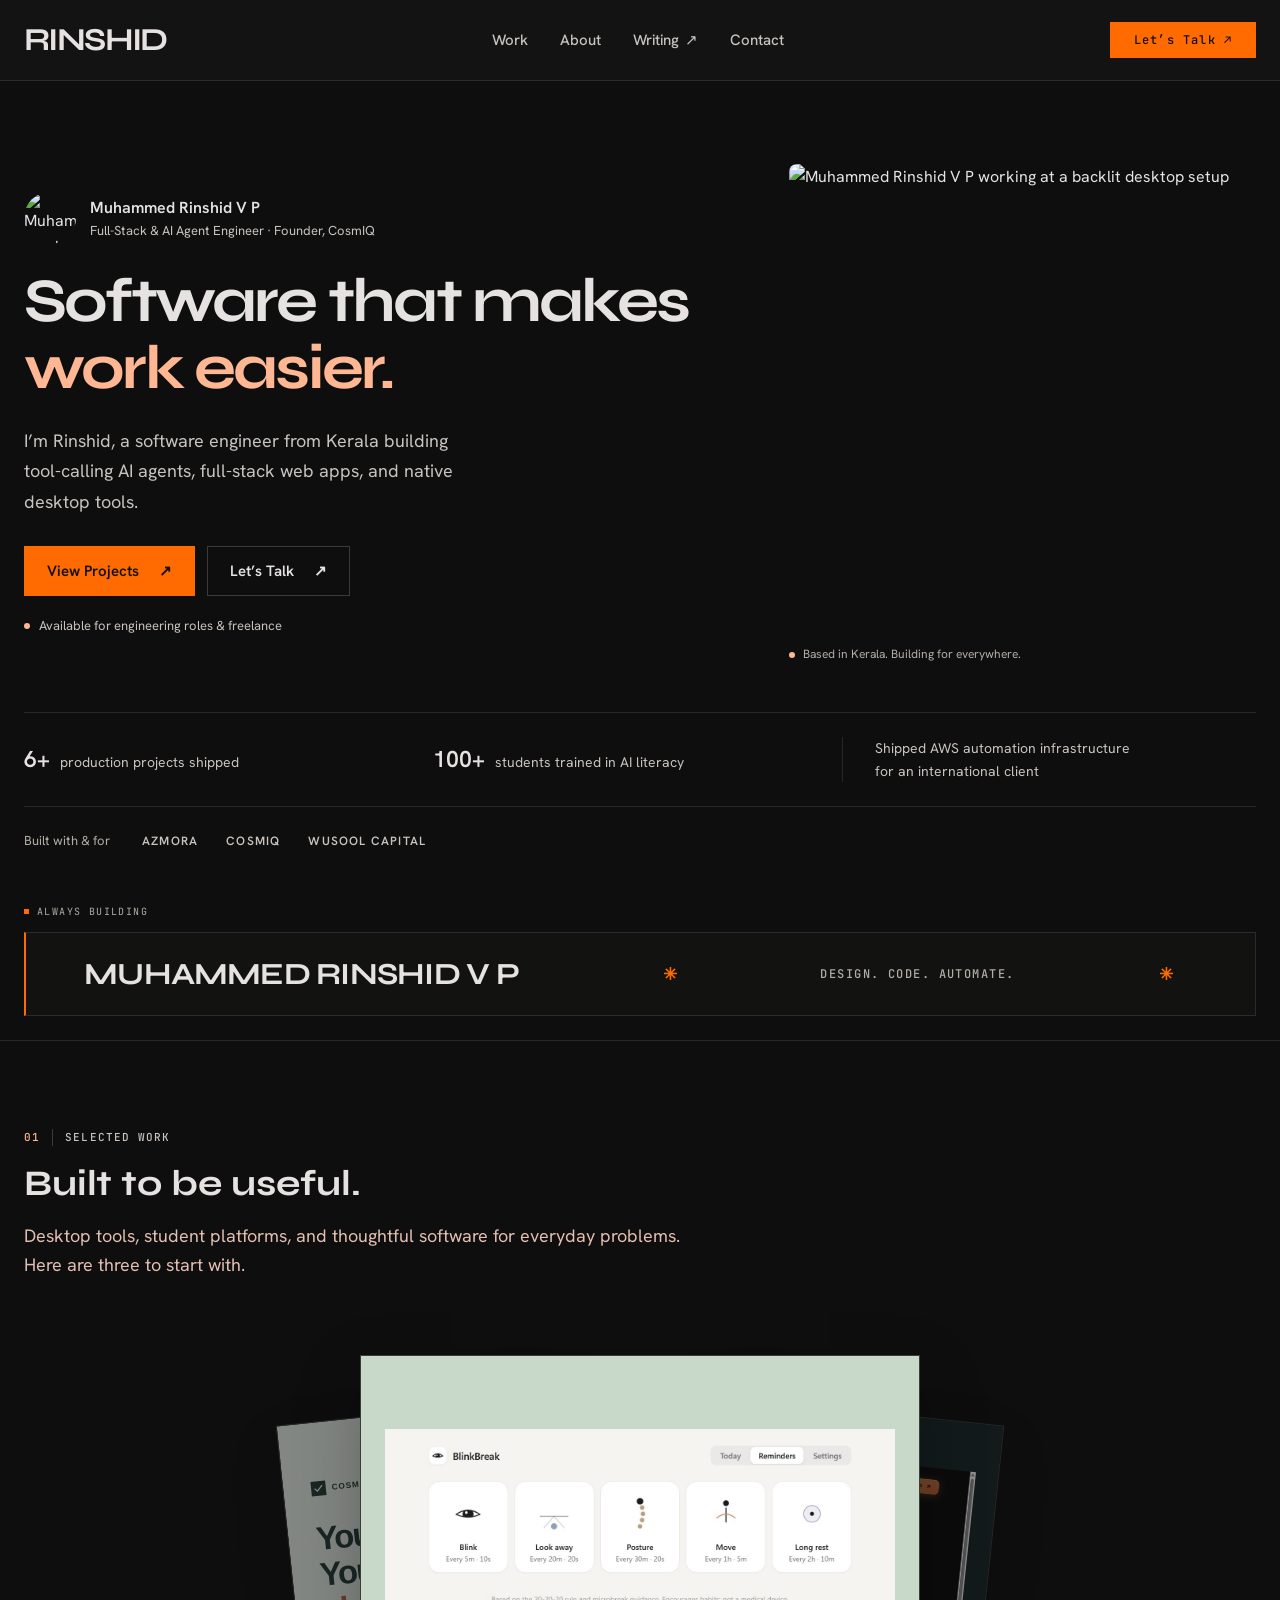
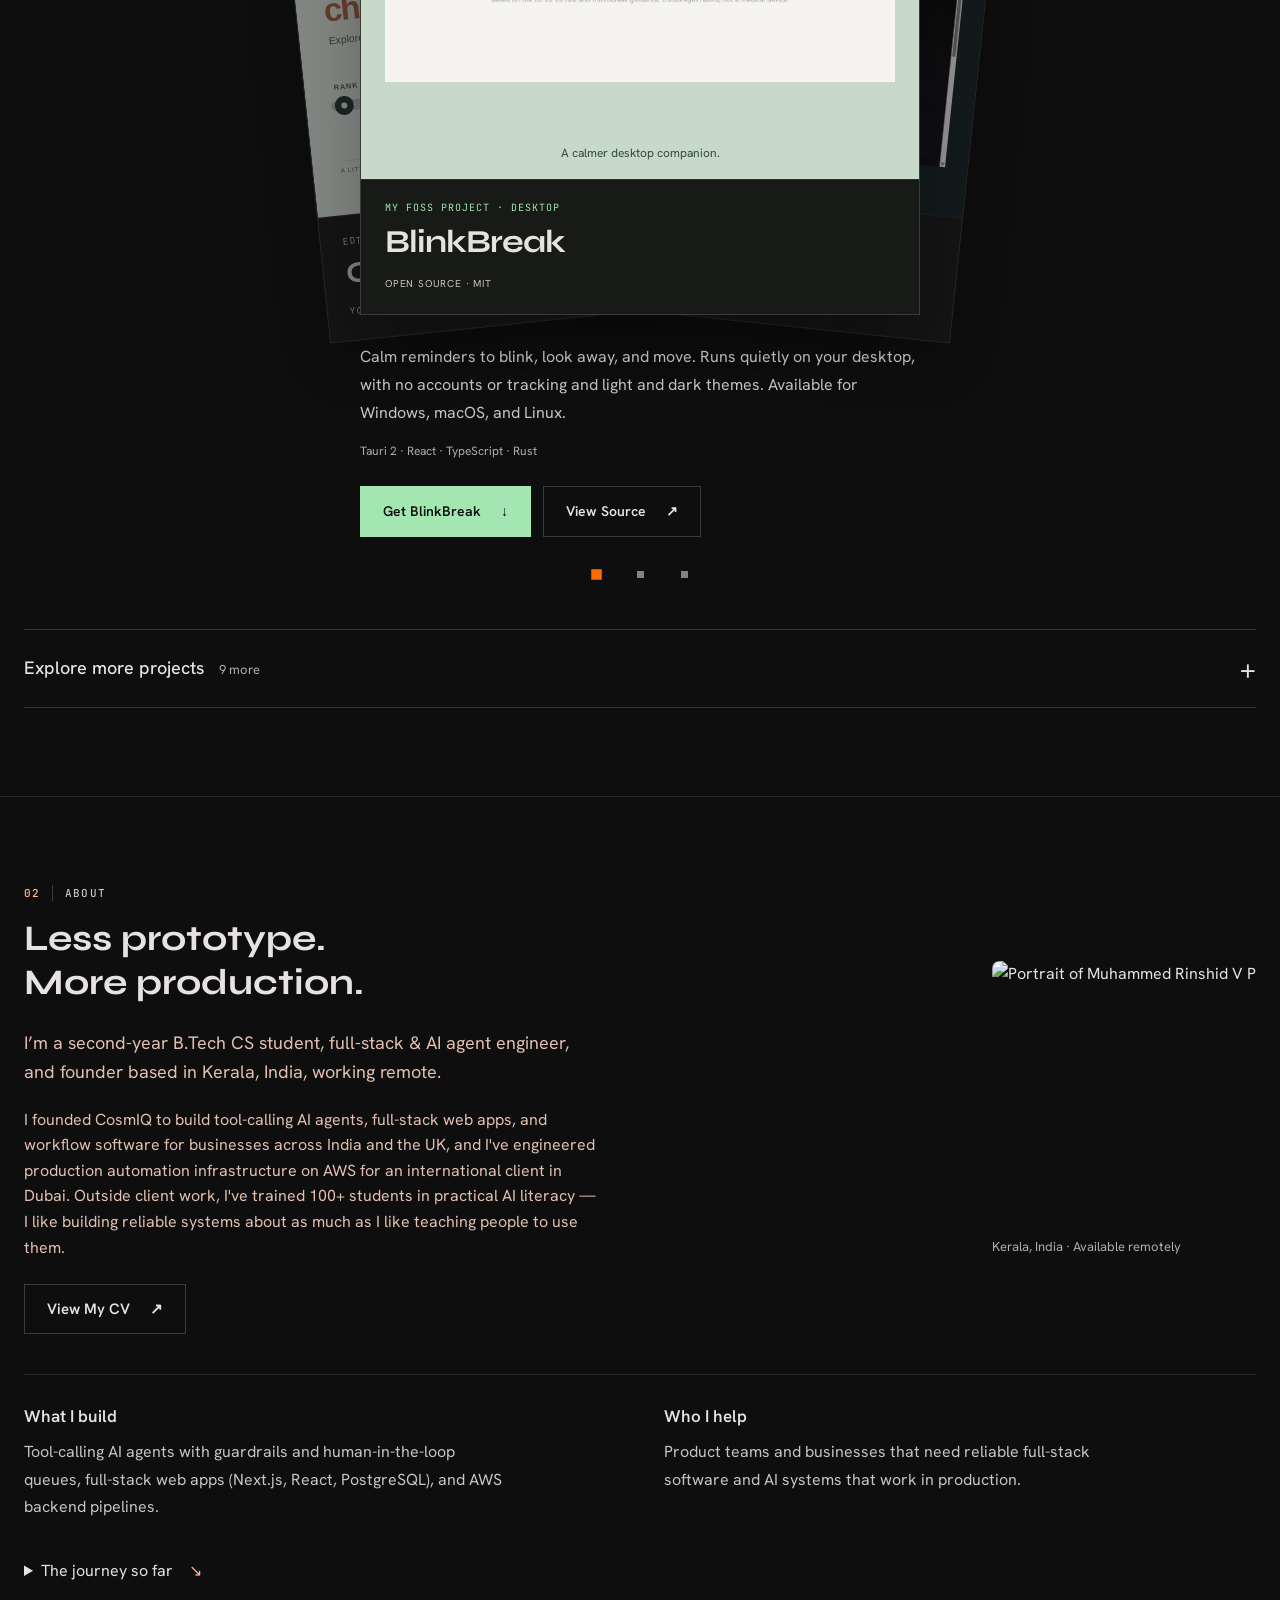
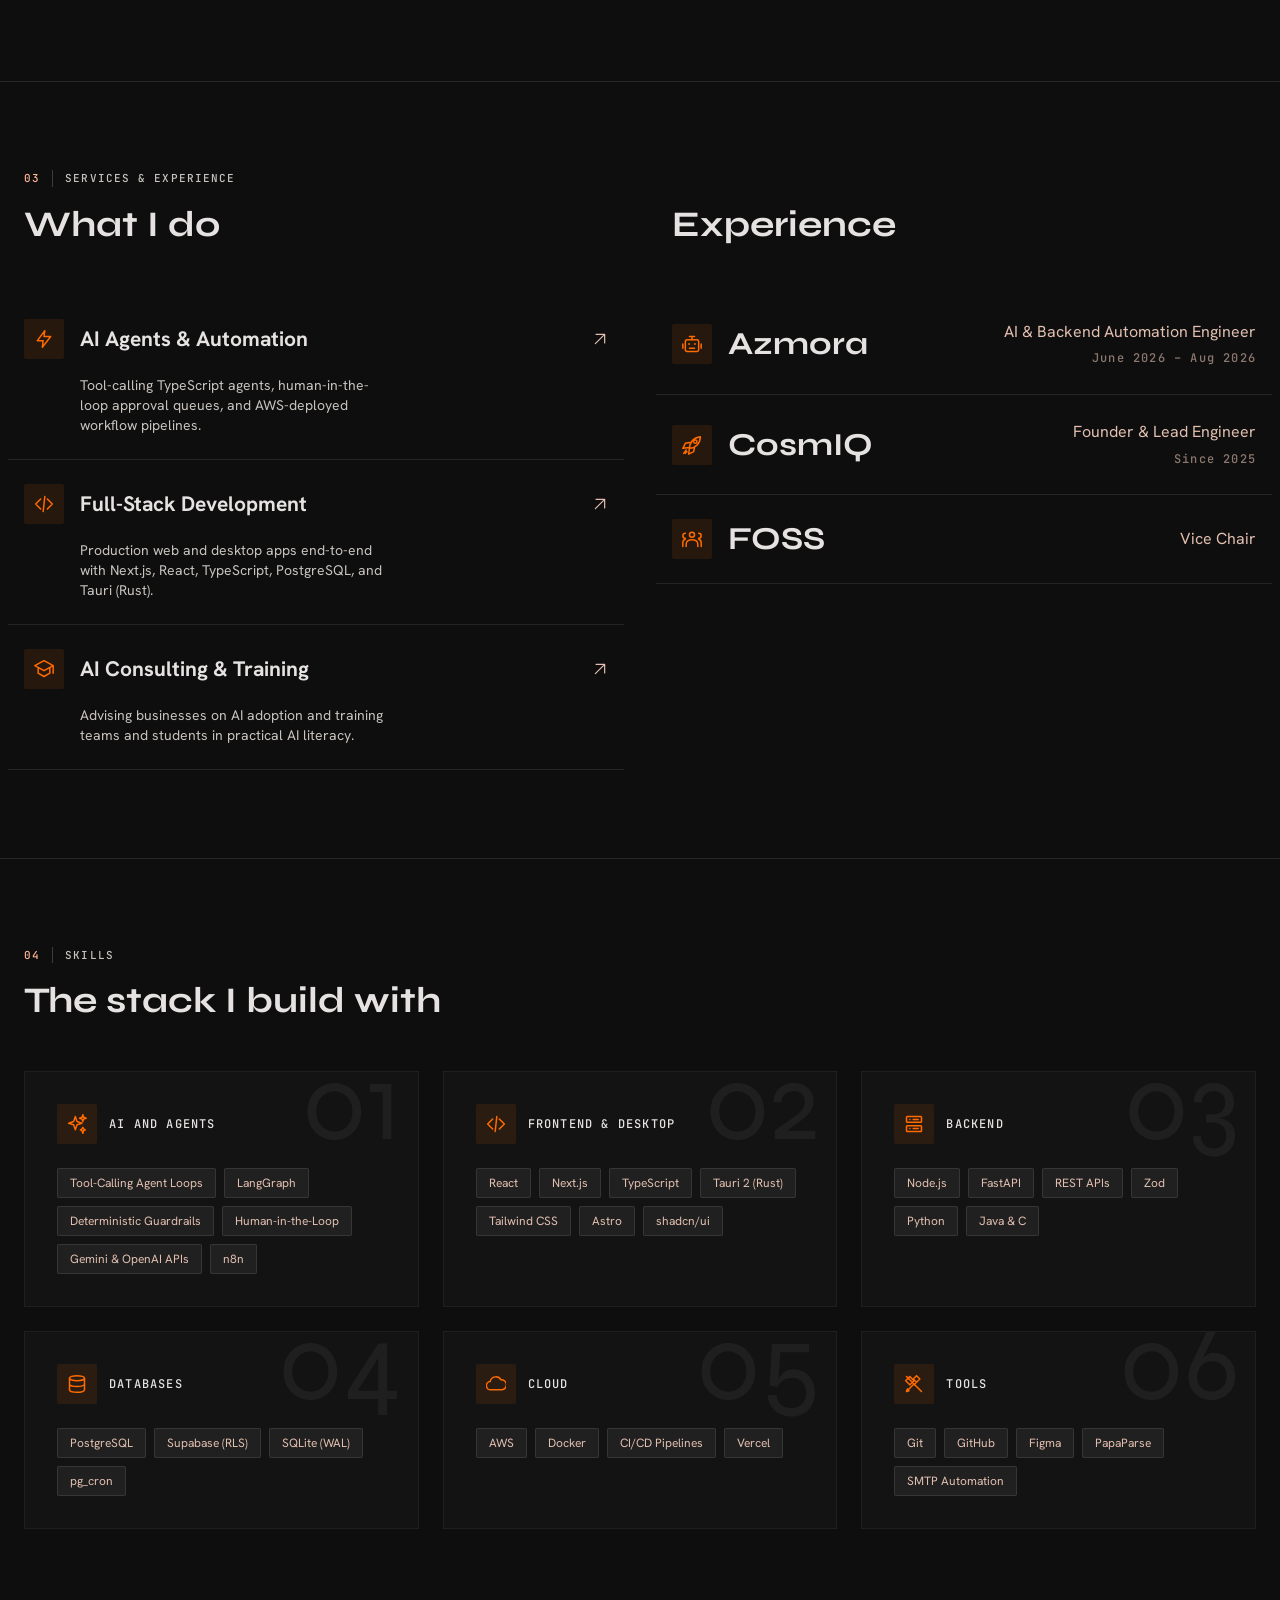
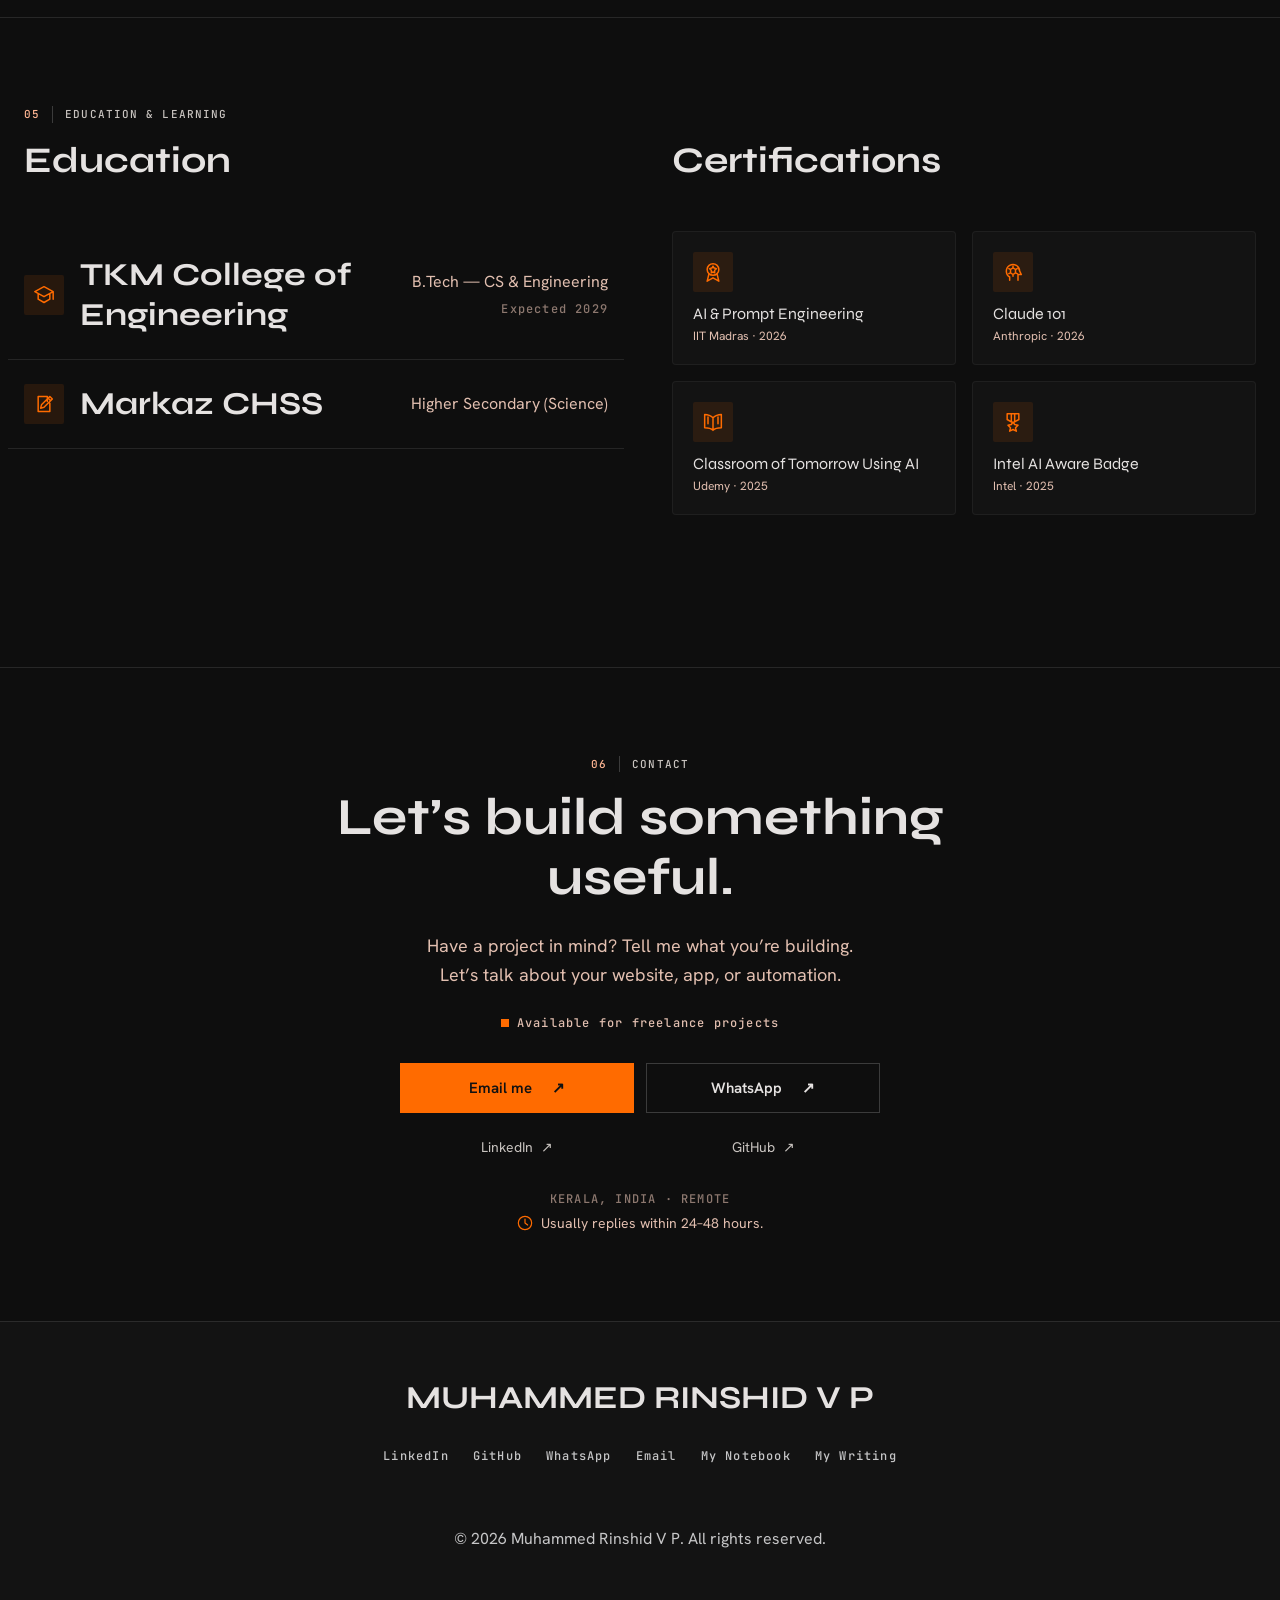
==== commit 0d2c5be7: "Position portfolio and CV around Full-Stack and AI Agent engineering" ====
--- a/index.html
+++ b/index.html
@@ -4,20 +4,20 @@
     <meta charset="utf-8" />
     <meta content="width=device-width, initial-scale=1.0" name="viewport" />
     <title>
-      Muhammed Rinshid V P — AI Automation Engineer &amp; Full-Stack Developer
+      Muhammed Rinshid V P — Full-Stack &amp; AI Agent Engineer
     </title>
     <meta
       name="description"
-      content="Muhammed Rinshid V P — AI Automation Engineer, Full-Stack Developer, and Founder of CosmIQ. Explore AI automation, web apps, BlinkBreak, AURA, CosmIQ Sync, and my open notebook."
+      content="Muhammed Rinshid V P — Full-Stack & AI Agent Engineer and Founder of CosmIQ. Building tool-calling AI agents, full-stack web apps, BlinkBreak, CosmIQ OS, CosmIQ Sync, and my open notebook."
     />
     <meta name="theme-color" content="#131313" />
     <meta
       property="og:title"
-      content="Muhammed Rinshid V P — AI Automation Engineer & Full-Stack Developer"
+      content="Muhammed Rinshid V P — Full-Stack & AI Agent Engineer"
     />
     <meta
       property="og:description"
-      content="Production AI automation, full-stack web apps, and startup leadership. Explore case studies, experience, and contact information."
+      content="Tool-calling AI agents, full-stack web applications, native desktop software, and production backend workflows."
     />
     <meta property="og:image" content="images/hero.jpg" />
     <meta property="og:type" content="website" />
@@ -26,11 +26,11 @@
     <meta name="twitter:card" content="summary_large_image" />
     <meta
       name="twitter:title"
-      content="Muhammed Rinshid V P — AI Automation Engineer & Full-Stack Developer"
+      content="Muhammed Rinshid V P — Full-Stack & AI Agent Engineer"
     />
     <meta
       name="twitter:description"
-      content="Production AI automation, full-stack web apps, and startup leadership. Explore case studies, experience, and contact information."
+      content="Tool-calling AI agents, full-stack web applications, native desktop software, and production backend workflows."
     />
     <link rel="preconnect" href="https://fonts.googleapis.com" />
     <link rel="preconnect" href="https://fonts.gstatic.com" crossorigin />
@@ -43,7 +43,7 @@
         "@context": "https://schema.org",
         "@type": "Person",
         "name": "Muhammed Rinshid V P",
-        "jobTitle": "AI Automation Engineer & Full-Stack Developer",
+        "jobTitle": "Full-Stack & AI Agent Engineer",
         "email": "mailto:muhammedrinshidvpr@gmail.com",
         "address": {
           "@type": "PostalAddress",
@@ -133,7 +133,7 @@
               <img src="images/portrait.jpg" alt="Muhammed Rinshid V P" width="64" height="64" class="hero-avatar" />
               <div>
                 <p class="hero-name">Muhammed Rinshid V P</p>
-                <p class="hero-role">Developer · AI &amp; automation · Founder, CosmIQ</p>
+                <p class="hero-role">Full-Stack &amp; AI Agent Engineer · Founder, CosmIQ</p>
               </div>
             </div>
             <h1 id="hero-title" class="hero-title">
@@ -141,14 +141,14 @@
               <span class="hero-title-line hero-title-accent">work easier.</span>
             </h1>
             <p class="hero-description">
-              I’m Rinshid, a developer from Kerala building web apps,
-              desktop tools, and AI-powered workflows.
+              I’m Rinshid, a software engineer from Kerala building tool-calling AI agents,
+              full-stack web apps, and native desktop tools.
             </p>
             <div class="hero-actions">
               <a href="#projects" class="button-primary">View Projects <span aria-hidden="true">↗</span></a>
               <a href="#contact" class="button-secondary">Let’s Talk <span aria-hidden="true">↗</span></a>
             </div>
-            <p class="hero-availability"><span aria-hidden="true"></span> Available for freelance projects</p>
+            <p class="hero-availability"><span aria-hidden="true"></span> Available for engineering roles &amp; freelance</p>
           </div>
           <figure class="hero-visual">
             <img src="images/hero.jpg" alt="Muhammed Rinshid V P working at a backlit desktop setup" width="1448" height="1086" fetchpriority="high" />
@@ -272,11 +272,33 @@
         </div>
         <details class="project-archive">
           <summary>
-            <span>Explore more projects <span class="archive-count">8 more</span></span>
+            <span>Explore more projects <span class="archive-count">9 more</span></span>
             <span class="archive-toggle" aria-hidden="true">+</span>
           </summary>
           <div class="archive-grid grid grid-cols-1 md:grid-cols-2 gap-6">
-          <!-- Priority project 4: CosmIQ OS. Its source repository is private. -->
+          <!-- Priority project 4: Business Support AI Engine. Private repository. -->
+          <article class="hover-lift group flex flex-col bg-surface rounded-lg overflow-hidden border border-white/5" aria-labelledby="support-engine-title">
+            <div class="aspect-video bg-primary-container/10 flex flex-col items-center justify-center gap-3" aria-hidden="true">
+              <svg class="icon text-6xl text-primary-container" viewBox="0 0 24 24" aria-hidden="true" focusable="false"><use href="images/icons.svg#smart_toy"/></svg>
+              <span class="font-label-caps text-label-caps text-on-surface-variant">TOOL-CALLING AGENT · HITL APPROVAL.</span>
+            </div>
+            <div class="p-6 md:p-8 flex flex-col gap-2 flex-1">
+              <h3 id="support-engine-title" class="font-headline-md text-2xl md:text-headline-md text-on-surface leading-tight">Business Support AI Engine</h3>
+              <span class="font-label-caps text-label-caps text-primary-container">AI AGENT ENGINE · PRIVATE REPO</span>
+              <p class="text-xs text-on-surface-variant opacity-80">TypeScript · Node.js · React · SQLite (WAL) · Zod · WhatsApp &amp; Telegram</p>
+              <p class="text-sm text-on-surface-variant mt-1">
+                A modular AI customer-service and quoting engine with a bounded
+                tool-calling agent loop (7 Zod-validated tools), 4-tier memory,
+                execution traces, a deterministic price guardrail that blocks
+                hallucinated quotes, a separate pricing agent, and a React
+                human-in-the-loop approval queue with 6-hour SLA reminders.
+              </p>
+              <div class="flex flex-wrap gap-4 mt-auto pt-4">
+                <span class="coming-soon font-label-caps text-label-caps text-on-surface-variant inline-flex items-center gap-1">PRIVATE COSMIQ REPO</span>
+              </div>
+            </div>
+          </article>
+          <!-- Priority project 5: CosmIQ OS. Its source repository is private. -->
           <article class="hover-lift group flex flex-col bg-surface rounded-lg overflow-hidden border border-white/5" aria-labelledby="os-title">
             <div class="aspect-video bg-primary-container/10 flex flex-col items-center justify-center gap-3" aria-hidden="true">
               <svg class="icon text-6xl text-primary-container" viewBox="0 0 24 24" aria-hidden="true" focusable="false"><use href="images/icons.svg#account_tree"/></svg>
@@ -284,18 +306,19 @@
             </div>
             <div class="p-6 md:p-8 flex flex-col gap-2 flex-1">
               <h3 id="os-title" class="font-headline-md text-2xl md:text-headline-md text-on-surface leading-tight">CosmIQ OS</h3>
-              <span class="font-label-caps text-label-caps text-primary-container">AI WORKFLOWS · PROTOTYPE</span>
-              <p class="text-xs text-on-surface-variant opacity-80">Next.js · TypeScript · PostgreSQL</p>
+              <span class="font-label-caps text-label-caps text-primary-container">AI WORKFLOWS · PRIVATE REPO</span>
+              <p class="text-xs text-on-surface-variant opacity-80">Next.js · TypeScript · PostgreSQL (Neon / PGlite) · Gemini API</p>
               <p class="text-sm text-on-surface-variant mt-1">
-                A website and enquiry-to-quotation prototype for testing labs,
-                with structured service requests and staff approval. The pilot
-                uses sample records and a simulated WhatsApp interface, not
-                a live WhatsApp or LIMS integration.
+                A full-stack enquiry-to-quotation platform for testing labs,
+                with conversational service intake, GST/identity verification
+                flags, and human-in-the-loop staff approval before PDF quotes
+                are dispatched.
               </p>
               <div class="flex flex-wrap gap-4 mt-auto pt-4">
                 <a href="https://cosmiq-os.vercel.app/" target="_blank" rel="noopener" class="font-label-caps text-label-caps text-on-surface inline-flex items-center gap-1 hover:text-primary-container transition-colors">
                   WEBSITE <svg class="icon text-sm" viewBox="0 0 24 24" aria-hidden="true" focusable="false"><use href="images/icons.svg#arrow_outward"/></svg>
                 </a>
+                <span class="coming-soon font-label-caps text-label-caps text-on-surface-variant inline-flex items-center gap-1">PRIVATE REPO</span>
               </div>
             </div>
           </article>
@@ -487,9 +510,13 @@
                 </p>
               </div>
               <div class="flex gap-4 mt-auto pt-2">
-                <span
-                  class="coming-soon font-label-caps text-label-caps text-on-surface-variant inline-flex items-center gap-1"
-                  >LIVE — COMING SOON</span
+                <a
+                  href="https://pragathi-keam-portal.lovable.app/"
+                  target="_blank"
+                  rel="noopener"
+                  class="font-label-caps text-label-caps text-on-surface inline-flex items-center gap-1 hover:text-primary-container transition-colors"
+                  >LIVE
+                  <svg class="icon text-sm" viewBox="0 0 24 24" aria-hidden="true" focusable="false"><use href="images/icons.svg#arrow_outward"/></svg></a
                 >
                 <a
                   href="https://github.com/rinshidvp/pragathi-keam-portal"
@@ -674,8 +701,8 @@
           <div>
             <p class="section-kicker"><span class="section-index" aria-hidden="true">02</span> About</p>
             <h2 class="font-headline-xl text-headline-xl text-on-surface mb-6">Less prototype.<br />More production.</h2>
-            <p class="text-body-lg text-on-surface-variant mb-5">I’m a second-year B.Tech CS student, AI automation engineer, and founder based in Kerala, India, working remote.</p>
-            <p class="text-body-md text-on-surface-variant mb-6">I founded CosmIQ to bring AI automation and full-stack software to businesses across India and the UK, and I currently engineer production automation infrastructure on AWS for an international client. Outside client work, I've trained 100+ students in practical AI literacy — I like building systems about as much as I like teaching people to use them.</p>
+            <p class="text-body-lg text-on-surface-variant mb-5">I’m a second-year B.Tech CS student, full-stack &amp; AI agent engineer, and founder based in Kerala, India, working remote.</p>
+            <p class="text-body-md text-on-surface-variant mb-6">I founded CosmIQ to build tool-calling AI agents, full-stack web apps, and workflow software for businesses across India and the UK, and I've engineered production automation infrastructure on AWS for an international client in Dubai. Outside client work, I've trained 100+ students in practical AI literacy — I like building reliable systems about as much as I like teaching people to use them.</p>
             <a href="Rinshid_CV.html" target="_blank" rel="noopener" class="button-secondary">View My CV <span aria-hidden="true">↗</span></a>
           </div>
           <figure class="about-portrait">
@@ -684,17 +711,17 @@
           </figure>
         </div>
         <dl class="about-principles">
-          <div><dt>What I build</dt><dd>Production n8n + AWS automation pipelines, and full-stack products with Next.js, React, and Supabase.</dd></div>
-          <div><dt>Who I help</dt><dd>Businesses that need manual operations automated, and students who want practical, usable AI skills.</dd></div>
+          <div><dt>What I build</dt><dd>Tool-calling AI agents with guardrails and human-in-the-loop queues, full-stack web apps (Next.js, React, PostgreSQL), and AWS backend pipelines.</dd></div>
+          <div><dt>Who I help</dt><dd>Product teams and businesses that need reliable full-stack software and AI systems that work in production.</dd></div>
         </dl>
         <details id="journey" class="journey-details scroll-mt-[84px] md:scroll-mt-[100px]">
           <summary>The journey so far <span aria-hidden="true">↘</span></summary>
           <dl class="journey-list">
             <div><dt>TKM College of Engineering <span>Expected 2029</span></dt><dd>B.Tech Computer Science &amp; Engineering, in progress</dd></div>
-            <div><dt>Founded CosmIQ <span>Oct 2025</span></dt><dd>AI automation, full-stack products &amp; AI education</dd></div>
+            <div><dt>Founded CosmIQ <span>Oct 2025</span></dt><dd>AI agents, full-stack products &amp; AI education</dd></div>
             <div><dt>AI literacy certifications <span>2025</span></dt><dd>Intel AI Aware Badge · Classroom of Tomorrow Using AI (Udemy)</dd></div>
             <div><dt>Advanced AI certifications <span>2026</span></dt><dd>AI &amp; Prompt Engineering (IIT Madras) · Claude 101 (Anthropic)</dd></div>
-            <div><dt>Joined Azmora <span>June 2026 – Aug 2026</span></dt><dd>AI Automation Engineer — Wusool Capital automation infrastructure</dd></div>
+            <div><dt>Joined Azmora <span>June 2026 – Aug 2026</span></dt><dd>AI &amp; Backend Automation Engineer — Wusool Capital AWS infrastructure</dd></div>
             <div><dt>FOSS — Vice Chair</dt><dd>Free and open-source community leadership</dd></div>
           </dl>
         </details>
@@ -725,14 +752,13 @@
                   <h4
                     class="font-headline-md text-lg md:text-headline-md text-on-surface group-hover:text-primary-container transition-colors"
                   >
-                    AI Automation &amp; Workflows
+                    AI Agents &amp; Automation
                   </h4>
                 </div>
                 <div class="flex items-center gap-4 text-on-surface-variant">
                   <p class="text-sm max-w-xs hidden md:block">
-                    Production n8n workflows, LLM integrations, and
-                    AWS-deployed automation pipelines for business
-                    operations.
+                    Tool-calling TypeScript agents, human-in-the-loop approval
+                    queues, and AWS-deployed workflow pipelines.
                   </p>
                   <svg class="icon group-hover:text-primary-container transition-colors" viewBox="0 0 24 24" aria-hidden="true" focusable="false"><use href="images/icons.svg#arrow_outward"/></svg>
                 </div>
@@ -755,8 +781,8 @@
                 </div>
                 <div class="flex items-center gap-4 text-on-surface-variant">
                   <p class="text-sm max-w-xs hidden md:block">
-                    Production web apps end-to-end with Next.js, React,
-                    Supabase, and PostgreSQL.
+                    Production web and desktop apps end-to-end with Next.js,
+                    React, TypeScript, PostgreSQL, and Tauri (Rust).
                   </p>
                   <svg class="icon group-hover:text-primary-container transition-colors" viewBox="0 0 24 24" aria-hidden="true" focusable="false"><use href="images/icons.svg#arrow_outward"/></svg>
                 </div>
@@ -808,7 +834,7 @@
                 </div>
                 <div class="sm:text-right flex-shrink-0">
                   <p class="font-body-md text-body-md text-on-surface-variant">
-                    AI Automation Engineer
+                    AI &amp; Backend Automation Engineer
                   </p>
                   <span
                     class="font-label-caps text-label-caps text-on-surface-variant opacity-60"
@@ -831,7 +857,7 @@
                 </div>
                 <div class="sm:text-right flex-shrink-0">
                   <p class="font-body-md text-body-md text-on-surface-variant">
-                    Founder
+                    Founder &amp; Lead Engineer
                   </p>
                   <span
                     class="font-label-caps text-label-caps text-on-surface-variant opacity-60"
@@ -866,7 +892,7 @@
           The stack I build with
         </h2>
         <div class="grid grid-cols-1 sm:grid-cols-2 lg:grid-cols-3 gap-6">
-          <!-- AI and Automation -->
+          <!-- AI and Agents -->
           <div
             class="hover-lift relative overflow-hidden bg-surface rounded-lg border border-white/5 p-6 md:p-8"
           >
@@ -884,33 +910,33 @@
               <h3
                 class="font-label-caps text-label-caps text-on-surface tracking-widest"
               >
-                AI AND AUTOMATION
+                AI AND AGENTS
               </h3>
             </div>
             <div class="relative z-10 flex flex-wrap gap-2">
               <span
                 class="bg-surface-container-high/60 border border-white/10 rounded px-3 py-1.5 text-xs text-on-surface-variant hover:border-primary-container hover:text-primary-container transition-colors duration-300"
-                >Prompt Engineering</span
-              >
-              <span
-                class="bg-surface-container-high/60 border border-white/10 rounded px-3 py-1.5 text-xs text-on-surface-variant hover:border-primary-container hover:text-primary-container transition-colors duration-300"
-                >LLM Orchestration</span
+                >Tool-Calling Agent Loops</span
+              >
+              <span
+                class="bg-surface-container-high/60 border border-white/10 rounded px-3 py-1.5 text-xs text-on-surface-variant hover:border-primary-container hover:text-primary-container transition-colors duration-300"
+                >LangGraph</span
+              >
+              <span
+                class="bg-surface-container-high/60 border border-white/10 rounded px-3 py-1.5 text-xs text-on-surface-variant hover:border-primary-container hover:text-primary-container transition-colors duration-300"
+                >Deterministic Guardrails</span
+              >
+              <span
+                class="bg-surface-container-high/60 border border-white/10 rounded px-3 py-1.5 text-xs text-on-surface-variant hover:border-primary-container hover:text-primary-container transition-colors duration-300"
+                >Human-in-the-Loop</span
+              >
+              <span
+                class="bg-surface-container-high/60 border border-white/10 rounded px-3 py-1.5 text-xs text-on-surface-variant hover:border-primary-container hover:text-primary-container transition-colors duration-300"
+                >Gemini &amp; OpenAI APIs</span
               >
               <span
                 class="bg-surface-container-high/60 border border-white/10 rounded px-3 py-1.5 text-xs text-on-surface-variant hover:border-primary-container hover:text-primary-container transition-colors duration-300"
                 >n8n</span
-              >
-              <span
-                class="bg-surface-container-high/60 border border-white/10 rounded px-3 py-1.5 text-xs text-on-surface-variant hover:border-primary-container hover:text-primary-container transition-colors duration-300"
-                >AI Agent Systems</span
-              >
-              <span
-                class="bg-surface-container-high/60 border border-white/10 rounded px-3 py-1.5 text-xs text-on-surface-variant hover:border-primary-container hover:text-primary-container transition-colors duration-300"
-                >Google Gemini API</span
-              >
-              <span
-                class="bg-surface-container-high/60 border border-white/10 rounded px-3 py-1.5 text-xs text-on-surface-variant hover:border-primary-container hover:text-primary-container transition-colors duration-300"
-                >AI Workflows</span
               >
             </div>
           </div>
@@ -932,7 +958,7 @@
               <h3
                 class="font-label-caps text-label-caps text-on-surface tracking-widest"
               >
-                FRONTEND
+                FRONTEND &amp; DESKTOP
               </h3>
             </div>
             <div class="relative z-10 flex flex-wrap gap-2">
@@ -950,7 +976,7 @@
               >
               <span
                 class="bg-surface-container-high/60 border border-white/10 rounded px-3 py-1.5 text-xs text-on-surface-variant hover:border-primary-container hover:text-primary-container transition-colors duration-300"
-                >JavaScript</span
+                >Tauri 2 (Rust)</span
               >
               <span
                 class="bg-surface-container-high/60 border border-white/10 rounded px-3 py-1.5 text-xs text-on-surface-variant hover:border-primary-container hover:text-primary-container transition-colors duration-300"
@@ -958,7 +984,7 @@
               >
               <span
                 class="bg-surface-container-high/60 border border-white/10 rounded px-3 py-1.5 text-xs text-on-surface-variant hover:border-primary-container hover:text-primary-container transition-colors duration-300"
-                >Framer Motion</span
+                >Astro</span
               >
               <span
                 class="bg-surface-container-high/60 border border-white/10 rounded px-3 py-1.5 text-xs text-on-surface-variant hover:border-primary-container hover:text-primary-container transition-colors duration-300"
@@ -990,11 +1016,19 @@
             <div class="relative z-10 flex flex-wrap gap-2">
               <span
                 class="bg-surface-container-high/60 border border-white/10 rounded px-3 py-1.5 text-xs text-on-surface-variant hover:border-primary-container hover:text-primary-container transition-colors duration-300"
+                >Node.js</span
+              >
+              <span
+                class="bg-surface-container-high/60 border border-white/10 rounded px-3 py-1.5 text-xs text-on-surface-variant hover:border-primary-container hover:text-primary-container transition-colors duration-300"
+                >FastAPI</span
+              >
+              <span
+                class="bg-surface-container-high/60 border border-white/10 rounded px-3 py-1.5 text-xs text-on-surface-variant hover:border-primary-container hover:text-primary-container transition-colors duration-300"
                 >REST APIs</span
               >
               <span
                 class="bg-surface-container-high/60 border border-white/10 rounded px-3 py-1.5 text-xs text-on-surface-variant hover:border-primary-container hover:text-primary-container transition-colors duration-300"
-                >pg_cron</span
+                >Zod</span
               >
               <span
                 class="bg-surface-container-high/60 border border-white/10 rounded px-3 py-1.5 text-xs text-on-surface-variant hover:border-primary-container hover:text-primary-container transition-colors duration-300"
@@ -1002,7 +1036,7 @@
               >
               <span
                 class="bg-surface-container-high/60 border border-white/10 rounded px-3 py-1.5 text-xs text-on-surface-variant hover:border-primary-container hover:text-primary-container transition-colors duration-300"
-                >C</span
+                >Java &amp; C</span
               >
             </div>
           </div>
@@ -1030,15 +1064,19 @@
             <div class="relative z-10 flex flex-wrap gap-2">
               <span
                 class="bg-surface-container-high/60 border border-white/10 rounded px-3 py-1.5 text-xs text-on-surface-variant hover:border-primary-container hover:text-primary-container transition-colors duration-300"
-                >Supabase</span
-              >
-              <span
-                class="bg-surface-container-high/60 border border-white/10 rounded px-3 py-1.5 text-xs text-on-surface-variant hover:border-primary-container hover:text-primary-container transition-colors duration-300"
                 >PostgreSQL</span
               >
               <span
                 class="bg-surface-container-high/60 border border-white/10 rounded px-3 py-1.5 text-xs text-on-surface-variant hover:border-primary-container hover:text-primary-container transition-colors duration-300"
-                >RLS Policies</span
+                >Supabase (RLS)</span
+              >
+              <span
+                class="bg-surface-container-high/60 border border-white/10 rounded px-3 py-1.5 text-xs text-on-surface-variant hover:border-primary-container hover:text-primary-container transition-colors duration-300"
+                >SQLite (WAL)</span
+              >
+              <span
+                class="bg-surface-container-high/60 border border-white/10 rounded px-3 py-1.5 text-xs text-on-surface-variant hover:border-primary-container hover:text-primary-container transition-colors duration-300"
+                >pg_cron</span
               >
             </div>
           </div>
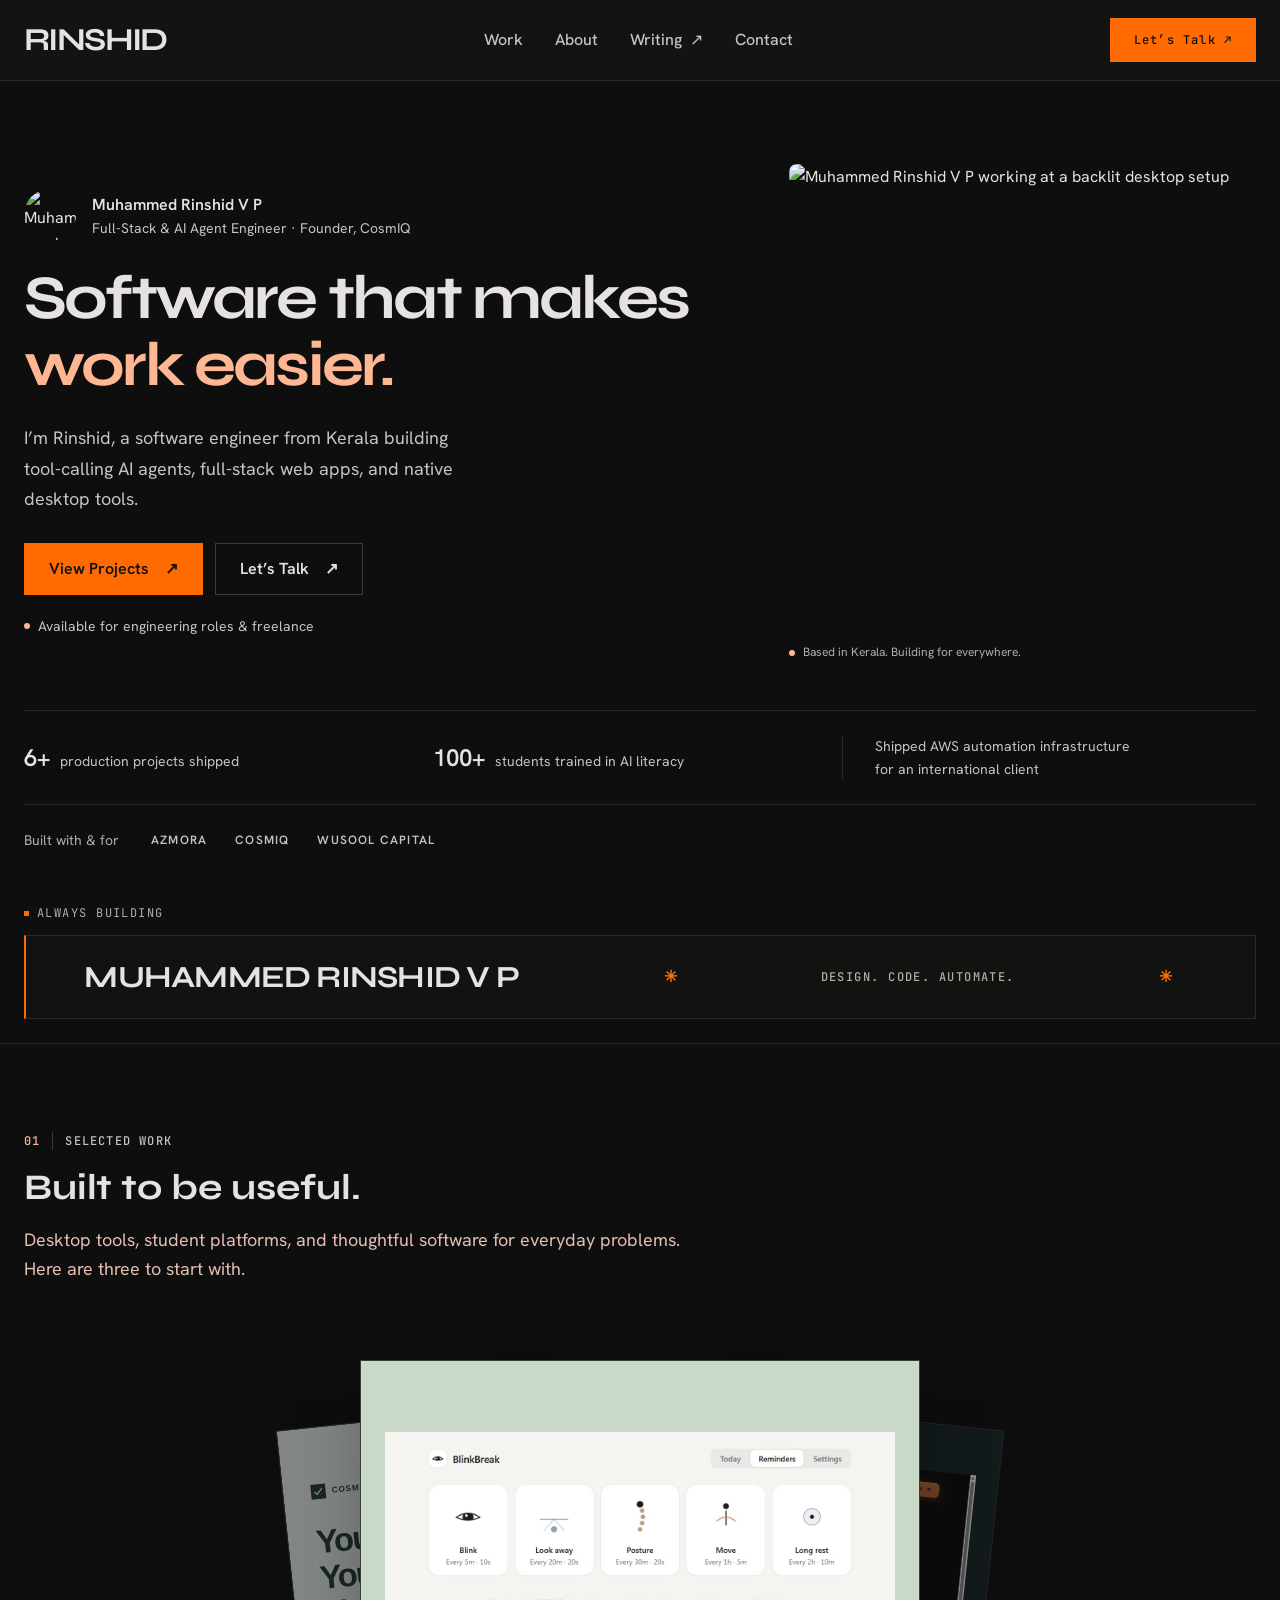
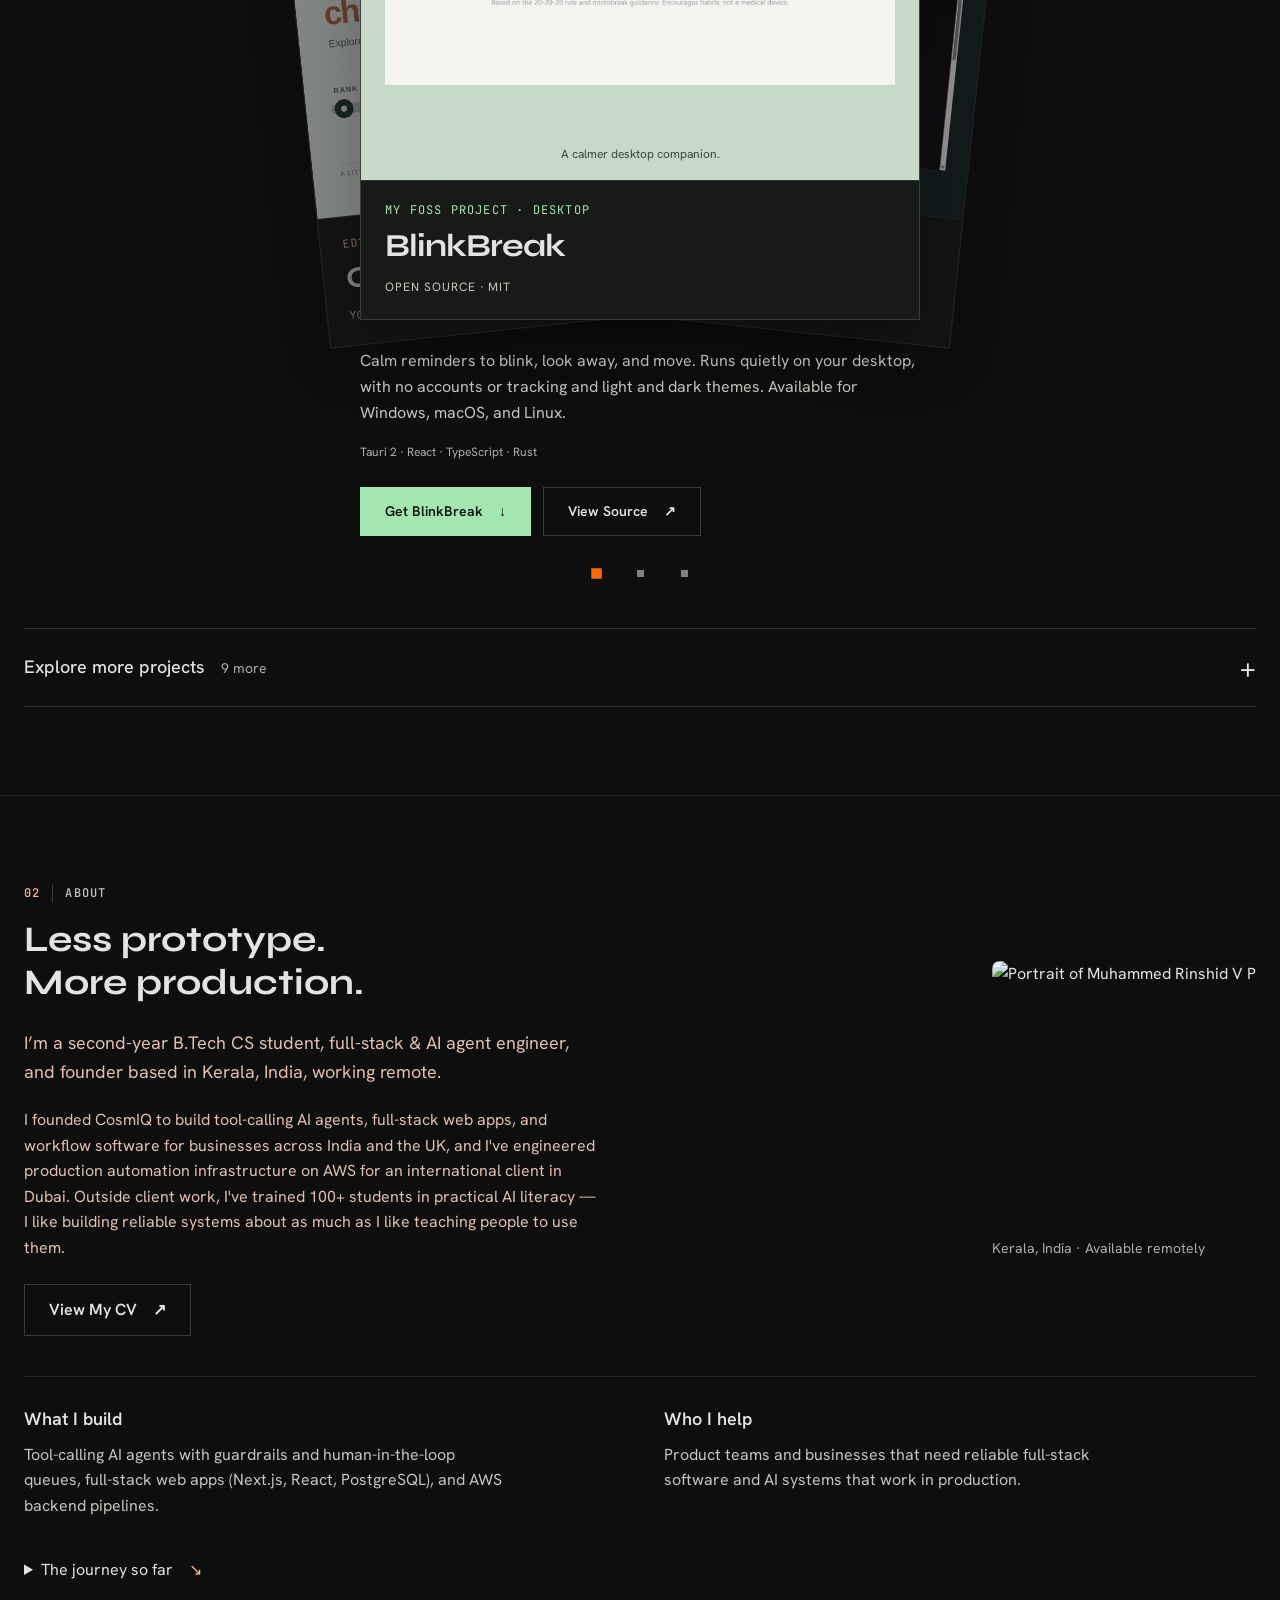
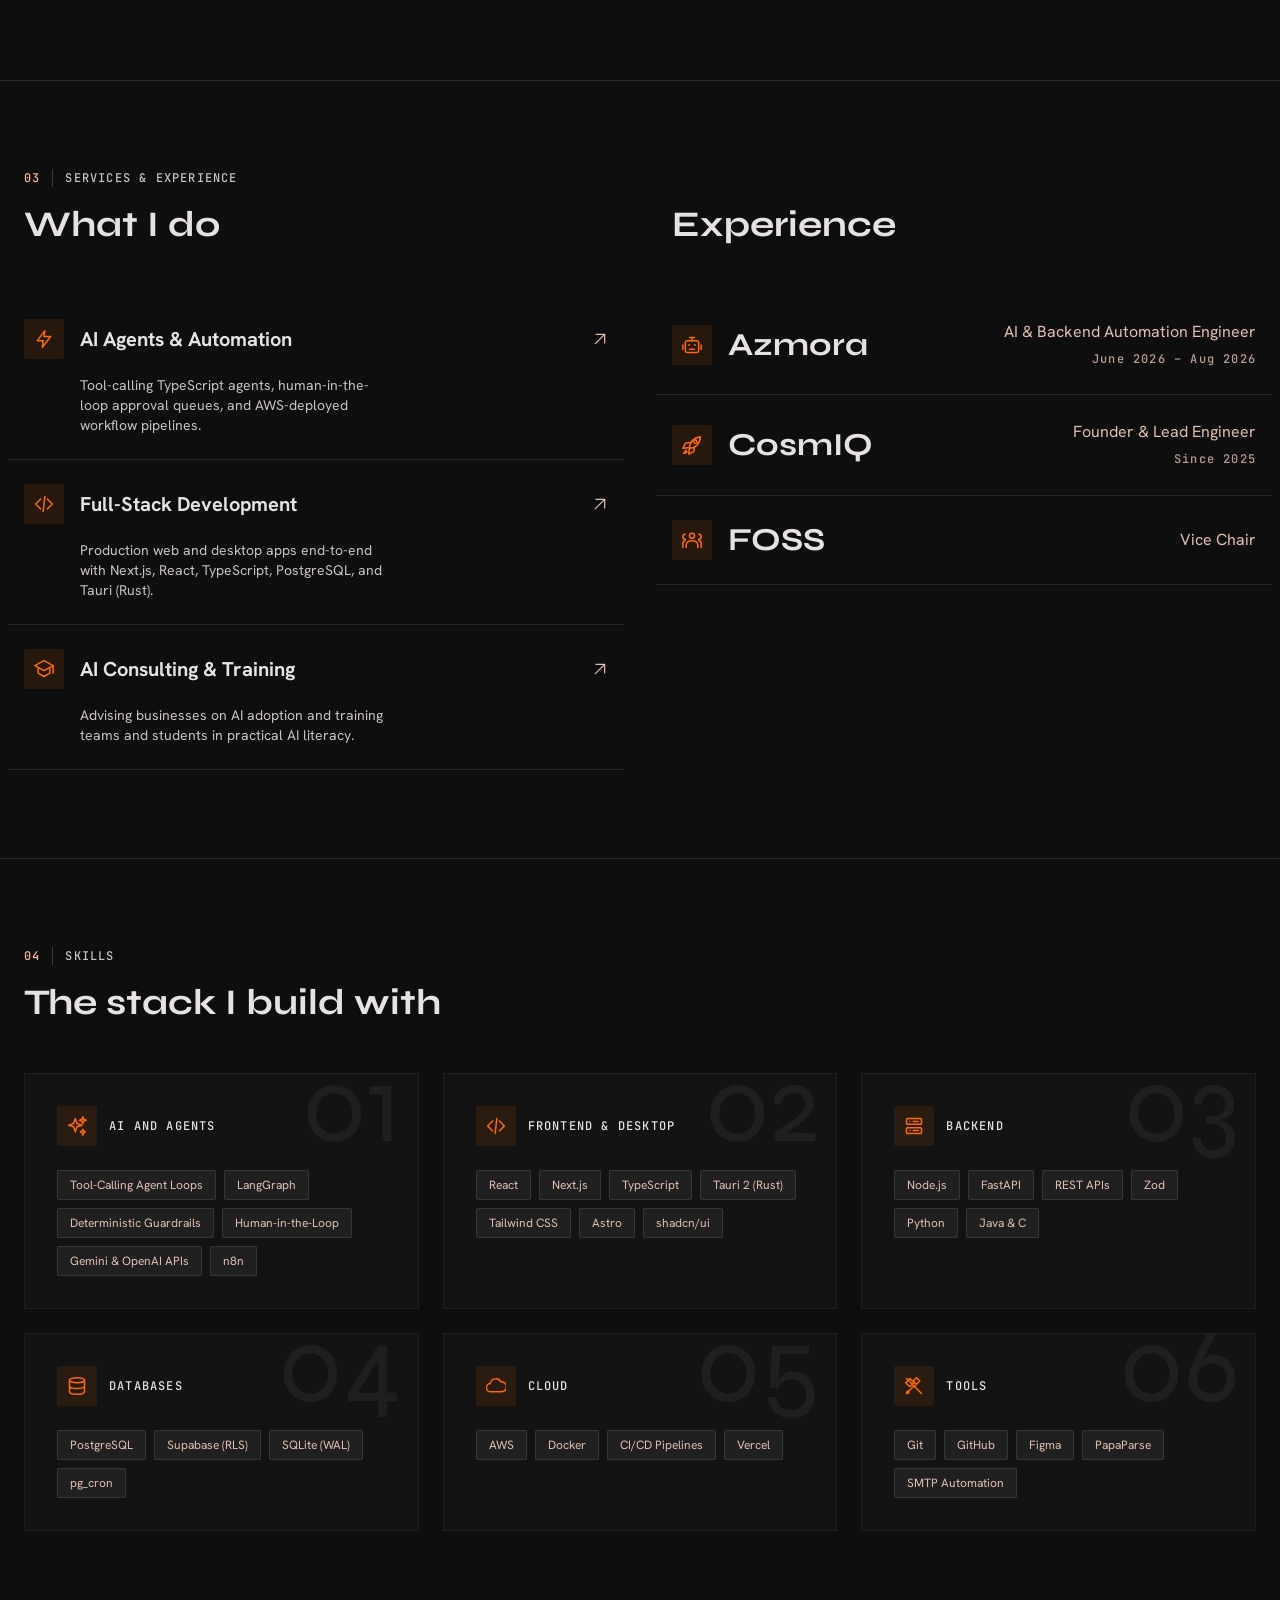
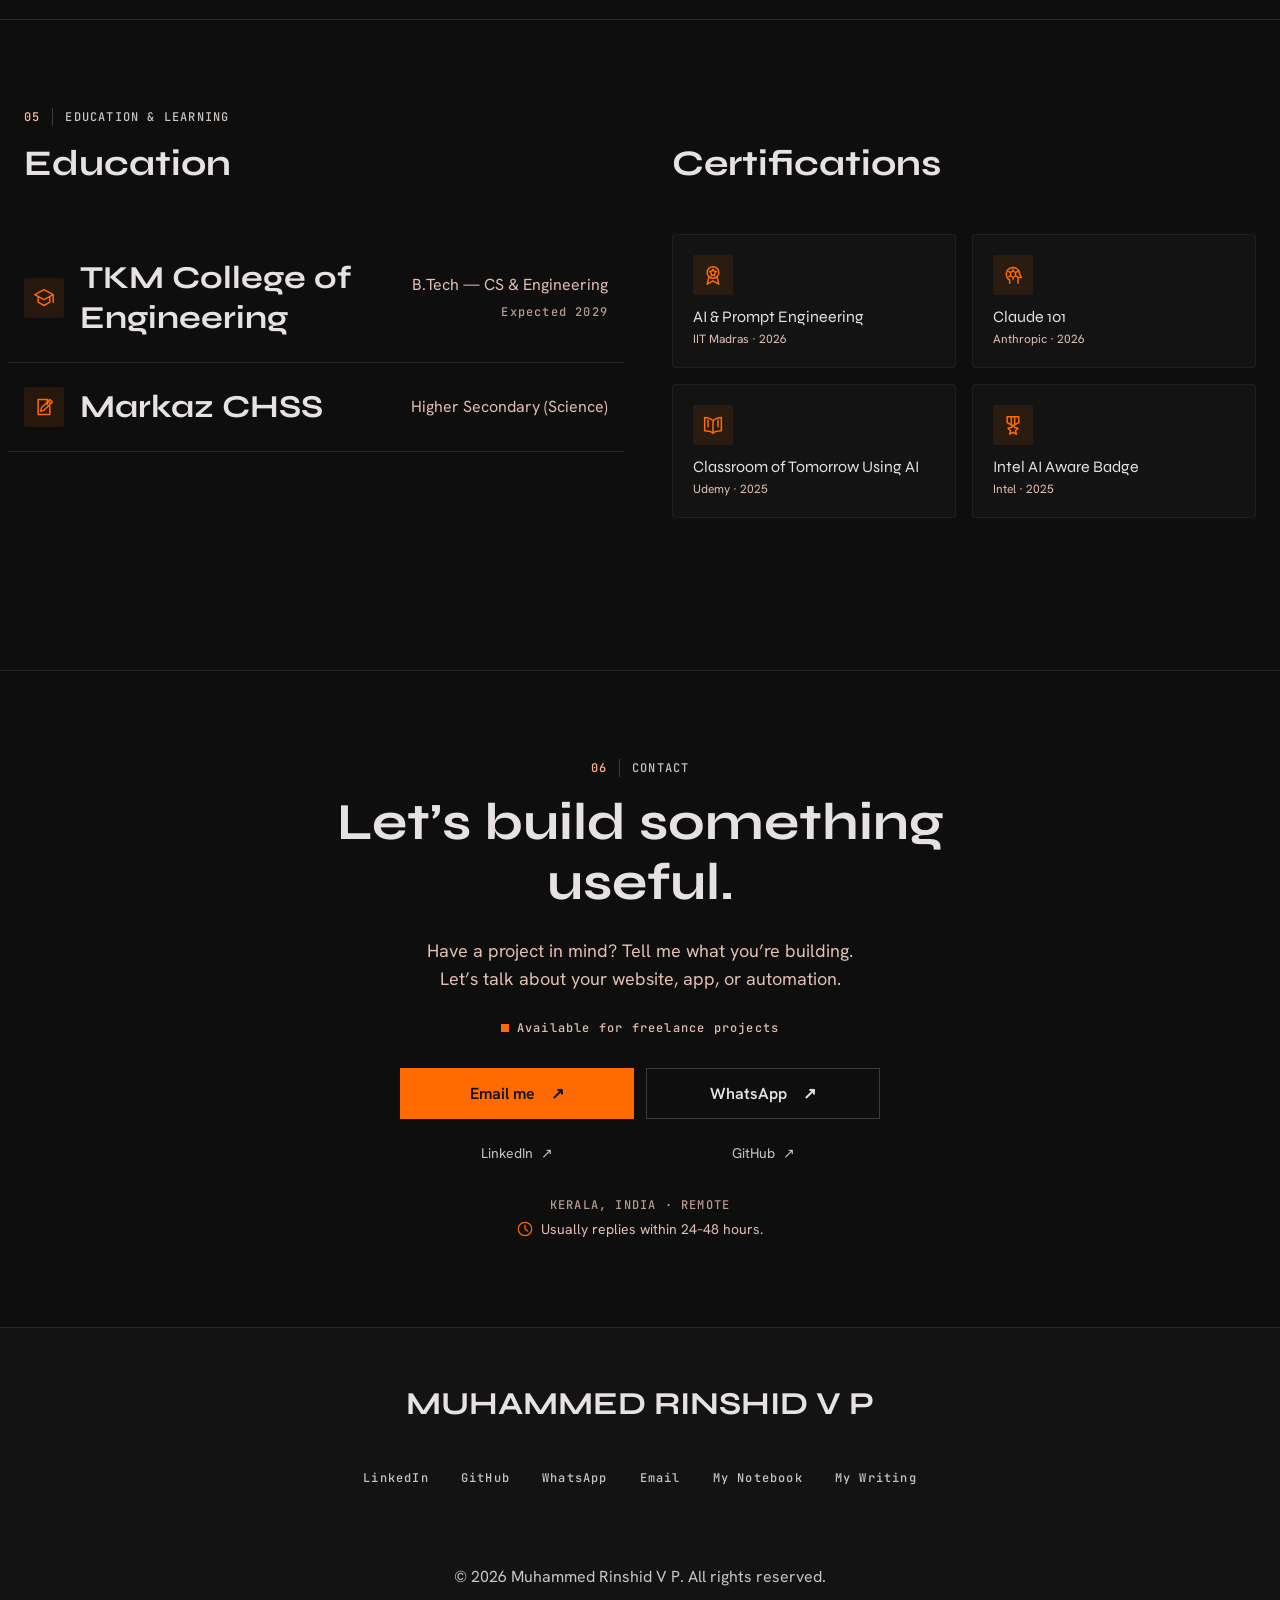
==== commit 8fc4fb83: "Polish UI/UX typography, touch targets, contrast, and mobile CV layout" ====
--- a/index.html
+++ b/index.html
@@ -368,11 +368,11 @@
                   class="font-label-caps text-label-caps text-primary-container"
                   >MARKETPLACE</span
                 >
-                <h4
+                <h3
                   class="font-headline-md text-2xl md:text-headline-md text-on-surface leading-tight mt-1"
                 >
                   CampusTrade
-                </h4>
+                </h3>
               </div>
               <p class="text-xs text-on-surface-variant opacity-80">
                 Next.js · React · Tailwind CSS · Supabase · PostgreSQL ·
@@ -436,7 +436,7 @@
               />
             </div>
             <div class="p-6 md:p-8 flex flex-col gap-2 flex-1">
-              <h4 id="rentvibe-title" class="font-headline-md text-2xl md:text-headline-md text-on-surface leading-tight">RentVibe</h4>
+              <h3 id="rentvibe-title" class="font-headline-md text-2xl md:text-headline-md text-on-surface leading-tight">RentVibe</h3>
               <span class="font-label-caps text-label-caps text-primary-container">MARKETPLACE</span>
               <p class="text-xs text-on-surface-variant opacity-80">React · Supabase · Vercel</p>
               <p class="text-sm text-on-surface-variant mt-1">
@@ -474,11 +474,11 @@
                   class="font-label-caps text-label-caps text-primary-container"
                   >EDTECH · DATA</span
                 >
-                <h4
+                <h3
                   class="font-headline-md text-2xl md:text-headline-md text-on-surface leading-tight mt-1"
                 >
                   Pragathi KEAM Portal
-                </h4>
+                </h3>
               </div>
               <p class="text-xs text-on-surface-variant opacity-80">
                 React · Supabase · PostgreSQL · PapaParse
@@ -549,11 +549,11 @@
                   class="font-label-caps text-label-caps text-primary-container"
                   >AI AUTOMATION</span
                 >
-                <h4
+                <h3
                   class="font-headline-md text-2xl md:text-headline-md text-on-surface leading-tight mt-1"
                 >
                   AI SDR &amp; Meeting Intelligence
-                </h4>
+                </h3>
               </div>
               <p class="text-xs text-on-surface-variant opacity-80">
                 n8n · Docker · Gemini 1.5 Pro
@@ -615,11 +615,11 @@
                   class="font-label-caps text-label-caps text-primary-container"
                   >AI AUTOMATION</span
                 >
-                <h4
+                <h3
                   class="font-headline-md text-2xl md:text-headline-md text-on-surface leading-tight mt-1"
                 >
                   AI Content Factory
-                </h4>
+                </h3>
               </div>
               <p class="text-xs text-on-surface-variant opacity-80">
                 React · LangGraph · FastAPI · Groq · Gemini
@@ -664,7 +664,7 @@
               <span class="font-label-caps text-label-caps text-on-surface-variant">LEARN. BUILD. SHARE.</span>
             </div>
             <div class="p-6 md:p-8 flex flex-col gap-2 flex-1">
-              <h4 class="font-headline-md text-2xl md:text-headline-md text-on-surface leading-tight">Rinshid Note</h4>
+              <h3 class="font-headline-md text-2xl md:text-headline-md text-on-surface leading-tight">Rinshid Note</h3>
               <span class="font-label-caps text-label-caps text-primary-container">OPEN NOTEBOOK · PUBLISHING</span>
               <p class="text-xs text-on-surface-variant opacity-80">Astro · TypeScript · Markdown · Vercel</p>
               <p class="text-sm text-on-surface-variant mt-1">
@@ -749,11 +749,11 @@
                   >
                     <svg class="icon text-primary-container text-xl" viewBox="0 0 24 24" aria-hidden="true" focusable="false"><use href="images/icons.svg#bolt"/></svg>
                   </span>
-                  <h4
+                  <h3
                     class="font-headline-md text-lg md:text-headline-md text-on-surface group-hover:text-primary-container transition-colors"
                   >
                     AI Agents &amp; Automation
-                  </h4>
+                  </h3>
                 </div>
                 <div class="flex items-center gap-4 text-on-surface-variant">
                   <p class="text-sm max-w-xs hidden md:block">
@@ -773,11 +773,11 @@
                   >
                     <svg class="icon text-primary-container text-xl" viewBox="0 0 24 24" aria-hidden="true" focusable="false"><use href="images/icons.svg#code"/></svg>
                   </span>
-                  <h4
+                  <h3
                     class="font-headline-md text-lg md:text-headline-md text-on-surface group-hover:text-primary-container transition-colors"
                   >
                     Full-Stack Development
-                  </h4>
+                  </h3>
                 </div>
                 <div class="flex items-center gap-4 text-on-surface-variant">
                   <p class="text-sm max-w-xs hidden md:block">
@@ -797,11 +797,11 @@
                   >
                     <svg class="icon text-primary-container text-xl" viewBox="0 0 24 24" aria-hidden="true" focusable="false"><use href="images/icons.svg#school"/></svg>
                   </span>
-                  <h4
+                  <h3
                     class="font-headline-md text-lg md:text-headline-md text-on-surface group-hover:text-primary-container transition-colors"
                   >
                     AI Consulting &amp; Training
-                  </h4>
+                  </h3>
                 </div>
                 <div class="flex items-center gap-4 text-on-surface-variant">
                   <p class="text-sm max-w-xs hidden md:block">
@@ -828,16 +828,16 @@
                   >
                     <svg class="icon text-primary-container text-xl" viewBox="0 0 24 24" aria-hidden="true" focusable="false"><use href="images/icons.svg#smart_toy"/></svg>
                   </span>
-                  <h4 class="font-headline-md text-lg md:text-headline-md text-on-surface">
+                  <h3 class="font-headline-md text-lg md:text-headline-md text-on-surface">
                     Azmora
-                  </h4>
+                  </h3>
                 </div>
                 <div class="sm:text-right flex-shrink-0">
                   <p class="font-body-md text-body-md text-on-surface-variant">
                     AI &amp; Backend Automation Engineer
                   </p>
                   <span
-                    class="font-label-caps text-label-caps text-on-surface-variant opacity-60"
+                    class="font-label-caps text-label-caps text-on-surface-variant opacity-80"
                     >June 2026 – Aug 2026</span
                   >
                 </div>
@@ -851,16 +851,16 @@
                   >
                     <svg class="icon text-primary-container text-xl" viewBox="0 0 24 24" aria-hidden="true" focusable="false"><use href="images/icons.svg#rocket_launch"/></svg>
                   </span>
-                  <h4 class="font-headline-md text-lg md:text-headline-md text-on-surface">
+                  <h3 class="font-headline-md text-lg md:text-headline-md text-on-surface">
                     CosmIQ
-                  </h4>
+                  </h3>
                 </div>
                 <div class="sm:text-right flex-shrink-0">
                   <p class="font-body-md text-body-md text-on-surface-variant">
                     Founder &amp; Lead Engineer
                   </p>
                   <span
-                    class="font-label-caps text-label-caps text-on-surface-variant opacity-60"
+                    class="font-label-caps text-label-caps text-on-surface-variant opacity-80"
                     >Since 2025</span
                   >
                 </div>
@@ -872,7 +872,7 @@
                   <span class="flex items-center justify-center w-10 h-10 rounded bg-primary-container/10 flex-shrink-0">
                     <svg class="icon text-primary-container text-xl" viewBox="0 0 24 24" aria-hidden="true" focusable="false"><use href="images/icons.svg#groups"/></svg>
                   </span>
-                  <h4 class="font-headline-md text-lg md:text-headline-md text-on-surface">FOSS</h4>
+                  <h3 class="font-headline-md text-lg md:text-headline-md text-on-surface">FOSS</h3>
                 </div>
                 <div class="sm:text-right flex-shrink-0">
                   <p class="font-body-md text-body-md text-on-surface-variant">Vice Chair</p>
@@ -1188,16 +1188,16 @@
                   >
                     <svg class="icon text-primary-container text-xl" viewBox="0 0 24 24" aria-hidden="true" focusable="false"><use href="images/icons.svg#school"/></svg>
                   </span>
-                  <h4 class="font-headline-md text-lg md:text-headline-md text-on-surface">
+                  <h3 class="font-headline-md text-lg md:text-headline-md text-on-surface">
                     TKM College of Engineering
-                  </h4>
+                  </h3>
                 </div>
                 <div class="sm:text-right flex-shrink-0">
                   <p class="font-body-md text-body-md text-on-surface-variant">
                     B.Tech — CS &amp; Engineering
                   </p>
                   <span
-                    class="font-label-caps text-label-caps text-on-surface-variant opacity-60"
+                    class="font-label-caps text-label-caps text-on-surface-variant opacity-80"
                     >Expected 2029</span
                   >
                 </div>
@@ -1211,9 +1211,9 @@
                   >
                     <svg class="icon text-primary-container text-xl" viewBox="0 0 24 24" aria-hidden="true" focusable="false"><use href="images/icons.svg#history_edu"/></svg>
                   </span>
-                  <h4 class="font-headline-md text-lg md:text-headline-md text-on-surface">
+                  <h3 class="font-headline-md text-lg md:text-headline-md text-on-surface">
                     Markaz CHSS
-                  </h4>
+                  </h3>
                 </div>
                 <div class="sm:text-right flex-shrink-0">
                   <p class="font-body-md text-body-md text-on-surface-variant">
@@ -1237,9 +1237,9 @@
                 >
                   <svg class="icon text-primary-container text-xl" viewBox="0 0 24 24" aria-hidden="true" focusable="false"><use href="images/icons.svg#workspace_premium"/></svg>
                 </span>
-                <h4 class="font-headline-md text-base text-on-surface leading-tight mb-1">
+                <h3 class="font-headline-md text-base text-on-surface leading-tight mb-1">
                   AI &amp; Prompt Engineering
-                </h4>
+                </h3>
                 <p class="text-xs text-on-surface-variant">IIT Madras · 2026</p>
               </div>
               <div
@@ -1250,9 +1250,9 @@
                 >
                   <svg class="icon text-primary-container text-xl" viewBox="0 0 24 24" aria-hidden="true" focusable="false"><use href="images/icons.svg#psychology"/></svg>
                 </span>
-                <h4 class="font-headline-md text-base text-on-surface leading-tight mb-1">
+                <h3 class="font-headline-md text-base text-on-surface leading-tight mb-1">
                   Claude 101
-                </h4>
+                </h3>
                 <p class="text-xs text-on-surface-variant">Anthropic · 2026</p>
               </div>
               <div
@@ -1263,9 +1263,9 @@
                 >
                   <svg class="icon text-primary-container text-xl" viewBox="0 0 24 24" aria-hidden="true" focusable="false"><use href="images/icons.svg#auto_stories"/></svg>
                 </span>
-                <h4 class="font-headline-md text-base text-on-surface leading-tight mb-1">
+                <h3 class="font-headline-md text-base text-on-surface leading-tight mb-1">
                   Classroom of Tomorrow Using AI
-                </h4>
+                </h3>
                 <p class="text-xs text-on-surface-variant">Udemy · 2025</p>
               </div>
               <div
@@ -1276,9 +1276,9 @@
                 >
                   <svg class="icon text-primary-container text-xl" viewBox="0 0 24 24" aria-hidden="true" focusable="false"><use href="images/icons.svg#military_tech"/></svg>
                 </span>
-                <h4 class="font-headline-md text-base text-on-surface leading-tight mb-1">
+                <h3 class="font-headline-md text-base text-on-surface leading-tight mb-1">
                   Intel AI Aware Badge
-                </h4>
+                </h3>
                 <p class="text-xs text-on-surface-variant">Intel · 2025</p>
               </div>
             </div>
@@ -1344,7 +1344,7 @@
                 GitHub <span aria-hidden="true">↗</span>
               </a>
             </div>
-            <p class="font-label-caps text-label-caps text-on-surface-variant opacity-60 mt-6">
+            <p class="font-label-caps text-label-caps text-on-surface-variant opacity-80 mt-6">
               KERALA, INDIA · REMOTE
             </p>
             <p class="contact-reply text-sm text-on-surface-variant mt-2 flex items-center gap-2">
--- a/css/style.css
+++ b/css/style.css
@@ -7,13 +7,25 @@
 }
 
 /* Keep the display face expressive; let the content stay quiet and readable. */
+nav[aria-label="Primary navigation"] > div:first-child > a:first-child {
+  display: inline-flex;
+  align-items: center;
+  min-height: 44px;
+}
+nav[aria-label="Primary navigation"] a[href="#contact"] {
+  min-height: 44px;
+}
+nav[aria-label="Primary navigation"] a[href="#contact"]:hover {
+  background-color: #ff8a38;
+  transform: none;
+}
 .site-links a {
   display: inline-flex;
   align-items: center;
-  gap: 6px;
+  gap: 8px;
   min-height: 44px;
   color: #c8c3bf;
-  font-size: 15px;
+  font-size: 16px;
   font-weight: 500;
 }
 
@@ -29,10 +41,10 @@
 .hero { padding-top: 56px; padding-bottom: 40px; }
 .hero-layout { display: grid; gap: 40px; align-items: center; }
 .hero-copy { min-width: 0; }
-.hero-intro { display: flex; gap: 14px; align-items: center; margin-bottom: 24px; }
+.hero-intro { display: flex; gap: 16px; align-items: center; margin-bottom: 24px; }
 .hero-avatar { width: 52px; height: 52px; object-fit: cover; border-radius: 50%; }
 .hero-name { font-size: 16px; font-weight: 600; }
-.hero-role { color: #c8c3bf; font-size: 13px; line-height: 1.5; }
+.hero-role { color: #c8c3bf; font-size: 14px; line-height: 1.5; }
 .hero-title {
   font-family: "Syne", sans-serif;
   font-size: clamp(36px, 5vw, 62px);
@@ -54,7 +66,7 @@
   .hero[data-intro-ready="true"] .hero-title-accent { animation-delay: 90ms; }
 }
 
-.section-kicker { display: flex; align-items: center; gap: 12px; margin-bottom: 16px; color: #c8c3bf; font-family: "JetBrains Mono", monospace; font-size: 11px; font-weight: 500; line-height: 1.5; letter-spacing: 0.1em; text-transform: uppercase; }
+.section-kicker { display: flex; align-items: center; gap: 12px; margin-bottom: 16px; color: #c8c3bf; font-family: "JetBrains Mono", monospace; font-size: 12px; font-weight: 500; line-height: 1.5; letter-spacing: 0.1em; text-transform: uppercase; }
 .section-index { flex-shrink: 0; padding-right: 12px; border-right: 1px solid #ffffff30; color: #ffb693; font-variant-numeric: tabular-nums; }
 .contact-layout { max-width: 760px; margin: 0 auto; text-align: center; }
 .contact-layout .section-kicker, .contact-reply { justify-content: center; }
@@ -70,36 +82,38 @@
   display: inline-flex;
   align-items: center;
   justify-content: center;
-  gap: 20px;
-  min-height: 50px;
-  padding: 12px 22px;
+  gap: 16px;
+  min-height: 48px;
+  padding: 12px 24px;
   border: 1px solid transparent;
   border-radius: 0;
-  font-size: 15px;
+  font-size: 16px;
   font-weight: 600;
 }
 .button-primary { background: #ff6b00; color: #111; }
 .button-primary:hover { background: #ff8a38; }
+.button-primary:active { background: #e05e00; }
 .button-secondary { border-color: #ffffff30; color: #e5e2e1; }
 .button-secondary:hover { background: #ffffff0a; border-color: #ffffff60; }
+.button-secondary:active { background: #ffffff14; }
 /* One explicit rule keeps all clickable controls sharp, including Tailwind cards. */
 button, a, input, textarea, summary, [role="button"] { border-radius: 0 !important; }
-.hero-availability { display: flex; align-items: center; gap: 9px; margin-top: 20px; color: #c8c3bf; font-size: 13px; }
+.hero-availability { display: flex; align-items: center; gap: 8px; margin-top: 20px; color: #c8c3bf; font-size: 14px; }
 .hero-availability > span, .hero-image-dot { width: 6px; height: 6px; background: #ffb693; border-radius: 50%; flex-shrink: 0; }
 .hero-visual { display: none; }
 .hero-proof { display: grid; gap: 16px; margin-top: 36px; padding: 24px 0; border-top: 1px solid #ffffff1a; border-bottom: 1px solid #ffffff1a; }
 .hero-proof p { color: #c8c3bf; font-size: 14px; }
-.hero-proof strong { color: #e5e2e1; font-size: 23px; margin-right: 6px; font-weight: 600; }
+.hero-proof strong { color: #e5e2e1; font-size: 24px; margin-right: 6px; font-weight: 600; }
 .hero-proof-detail { max-width: 38ch; }
 .hero-collaborators { display: flex; flex-wrap: wrap; align-items: center; gap: 16px 32px; padding-top: 24px; }
-.hero-collaborators > p { font-size: 13px; color: #b2aca7; }
+.hero-collaborators > p { font-size: 14px; color: #b2aca7; }
 .hero-collaborators > div { display: flex; flex-wrap: wrap; gap: 16px 28px; }
 .hero-collaborators span { font-size: 12px; font-weight: 600; letter-spacing: 0.1em; color: #c8c3bf; }
 
 /* Static by default: JavaScript enables a controllable, seamless identity loop. */
 .identity-strip { min-width: 0; padding-top: 12px; padding-bottom: 24px; }
 .identity-toolbar { display: flex; align-items: center; gap: 16px; margin-bottom: 12px; }
-.identity-toolbar > p { display: flex; align-items: center; gap: 8px; color: #b2aca7; font-family: "JetBrains Mono", monospace; font-size: 10px; letter-spacing: 0.14em; }
+.identity-toolbar > p { display: flex; align-items: center; gap: 8px; color: #b2aca7; font-family: "JetBrains Mono", monospace; font-size: 12px; letter-spacing: 0.12em; }
 .identity-toolbar > p::before { content: ""; width: 5px; height: 5px; background: #ff6b00; }
 .identity-window { overflow: hidden; border: 1px solid #ffffff1a; border-left: 2px solid #ff6b00; background: #121311; padding: 22px 0; }
 .identity-window[data-motion-control="true"] { cursor: pointer; }
@@ -108,8 +122,8 @@
 .identity-track { display: flex; }
 .identity-group { box-sizing: border-box; display: flex; flex: 0 0 auto; max-width: 100%; flex-wrap: wrap; align-items: center; gap: 12px 20px; padding: 0 20px; font-family: "Syne", sans-serif; font-size: clamp(22px, 2.4vw, 32px); font-weight: 700; line-height: 1.25; letter-spacing: -0.025em; }
 .identity-group + .identity-group { display: none; }
-.identity-star { color: #ff6b00; font-size: 17px; }
-.identity-craft { color: #b2aca7; font-family: "JetBrains Mono", monospace; font-size: clamp(10px, 1vw, 12px); font-weight: 500; line-height: 1.5; letter-spacing: 0.12em; }
+.identity-star { color: #ff6b00; font-size: 16px; }
+.identity-craft { color: #b2aca7; font-family: "JetBrains Mono", monospace; font-size: 12px; font-weight: 500; line-height: 1.5; letter-spacing: 0.12em; }
 
 @keyframes identity-scroll {
   to { transform: translateX(-50%); }
@@ -145,11 +159,11 @@
 .project-preview-blinkbreak img { padding: 24px 24px 48px; }
 .project-art-caption { position: absolute; bottom: 16px; left: 0; right: 0; text-align: center; color: #304d39; font-size: 12px; }
 .project-face-title { padding: 20px 24px; border-top: 1px solid #ffffff1a; }
-.project-face-title p { color: var(--project-accent); font-family: "JetBrains Mono", monospace; font-size: 10px; letter-spacing: 0.1em; }
+.project-face-title p { color: var(--project-accent); font-family: "JetBrains Mono", monospace; font-size: 12px; letter-spacing: 0.1em; }
 .project-face-title h3 { margin: 8px 0; font-family: "Syne", sans-serif; font-size: clamp(20px, 2.6vw, 32px); font-weight: 700; line-height: 1.15; letter-spacing: -0.03em; }
-.project-face-title > span { color: #c8c3bf; font-size: 10px; letter-spacing: 0.08em; }
-.project-info { padding-top: 28px; color: #c8c3bf; font-size: 16px; line-height: 1.75; }
-.project-info .project-tech { margin-top: 14px; color: #b2aca7; font-size: 12px; }
+.project-face-title > span { color: #c8c3bf; font-size: 12px; letter-spacing: 0.08em; }
+.project-info { padding-top: 28px; color: #c8c3bf; font-size: 16px; line-height: 1.65; }
+.project-info .project-tech { margin-top: 16px; color: #b2aca7; font-size: 12px; }
 .project-links { display: flex; flex-wrap: wrap; gap: 12px; margin-top: 24px; }
 .project-links a { min-height: 48px; font-size: 14px; }
 .project-slide-blinkbreak .button-primary { background: #a3e6b1; }
@@ -160,6 +174,7 @@
 .project-dots { display: flex; }
 .project-dots button { display: grid; place-items: center; width: 44px; height: 44px; }
 .project-dots button > span { width: 7px; height: 7px; background: #87817b; transition: background-color 0.2s ease, transform 0.2s ease; }
+.project-dots button:hover > span { background: #c8c3bf; }
 .project-dots button[aria-pressed="true"] > span { background: #ff6b00; transform: scale(1.5); }
 
 /* Every article occupies the same grid cell, so changing projects never jumps the page. */
@@ -181,21 +196,21 @@
   .project-face-title { padding: 16px; }
   .project-face-title > span { display: none; }
   .project-links a { flex: 1 1 100%; }
-  .project-preview-blinkbreak img { padding: 16px 16px 38px; }
-  .project-art-caption { font-size: 10px; }
+  .project-preview-blinkbreak img { padding: 16px 16px 40px; }
+  .project-art-caption { font-size: 12px; }
   .hero { padding-top: 36px; }
   .hero-intro { margin-bottom: 20px; }
   .hero-title { font-size: clamp(32px, 8.8vw, 40px); }
-  .hero-description { font-size: 17px; }
-  .hero-actions { display: grid; grid-template-columns: 1fr 1fr; gap: 10px; }
-  .hero-actions a { min-width: 0; padding: 12px 8px; gap: 8px; font-size: 13px; white-space: nowrap; }
+  .hero-description { font-size: 16px; }
+  .hero-actions { display: grid; grid-template-columns: 1fr 1fr; gap: 12px; }
+  .hero-actions a { min-width: 0; padding: 12px 8px; gap: 8px; font-size: 14px; white-space: nowrap; }
   .hero-proof { grid-template-columns: 1fr 1fr; gap: 16px; margin-top: 28px; padding: 20px 0; }
   .hero-proof strong { display: block; margin: 0 0 4px; }
   .hero-proof-detail { grid-column: 1 / -1; max-width: none; }
-  .hero-collaborators { flex-direction: column; align-items: flex-start; gap: 10px; padding-top: 18px; }
-  .hero-collaborators > div { gap: 20px; }
-  .hero-collaborators span { font-size: 10px; letter-spacing: 0.08em; }
-  .project-carousel[data-ready="true"] .project-stage { width: calc(100% - 32px); padding-top: 22px; }
+  .hero-collaborators { flex-direction: column; align-items: flex-start; gap: 12px; padding-top: 20px; }
+  .hero-collaborators > div { gap: 16px 20px; }
+  .hero-collaborators span { font-size: 12px; letter-spacing: 0.08em; }
+  .project-carousel[data-ready="true"] .project-stage { width: calc(100% - 32px); padding-top: 24px; }
   .project-carousel[data-ready="true"] .project-slide[data-position="previous"] .project-face { transform: translate(-6%, 10px) rotate(-3deg) scale(0.94); }
   .project-carousel[data-ready="true"] .project-slide[data-position="next"] .project-face { transform: translate(6%, 10px) rotate(3deg) scale(0.94); }
   .about-portrait { justify-self: center; text-align: center; }
@@ -204,16 +219,18 @@
   .contact-links { margin-left: 0; margin-right: 0; }
   .contact-links .button-primary, .contact-links .button-secondary { padding: 12px; gap: 12px; font-size: 14px; }
   #skills > .grid { gap: 12px; }
-  #skills .hover-lift { padding: 18px; }
-  #skills .hover-lift > span { top: -8px; right: 8px; font-size: 64px; }
-  #skills .hover-lift > div:first-of-type { gap: 8px; margin-bottom: 18px; }
+  #skills .hover-lift { padding: 16px; }
+  #skills .hover-lift > span { top: -8px; right: 8px; font-size: 64px; opacity: 0.6; }
+  #skills .hover-lift > div:first-of-type { gap: 8px; margin-bottom: 16px; }
   #skills .hover-lift > div:first-of-type > span { width: 28px; height: 28px; flex-shrink: 0; }
-  #skills .hover-lift h3 { font-size: 10px; line-height: 1.5; letter-spacing: 0.04em; }
-  #skills .hover-lift > div:last-child { gap: 6px; }
-  #skills .hover-lift > div:last-child > span { padding: 4px 6px; font-size: 11px; }
+  #skills .hover-lift h3 { font-size: 12px; line-height: 1.4; letter-spacing: 0.04em; overflow-wrap: anywhere; }
+  #skills .hover-lift > div:last-child { gap: 8px; }
+  #skills .hover-lift > div:last-child > span { padding: 4px 8px; font-size: 12px; }
 }
 
 @media (max-width: 359px) {
+  .hero-actions { gap: 8px; }
+  .hero-actions a { padding: 12px 6px; gap: 6px; font-size: 13px; }
   .contact-links { grid-template-columns: 1fr; }
 }
 
@@ -227,12 +244,14 @@
 }
 
 .project-archive { margin-top: 32px; border-top: 1px solid #ffffff26; border-bottom: 1px solid #ffffff26; }
-.project-archive > summary { display: flex; align-items: center; justify-content: space-between; gap: 16px; padding: 24px 0; cursor: pointer; list-style: none; font-size: 18px; font-weight: 500; }
+.project-archive > summary { display: flex; align-items: center; justify-content: space-between; gap: 16px; padding: 24px 0; cursor: pointer; list-style: none; font-size: 18px; font-weight: 500; transition: color 0.2s ease; }
+.project-archive > summary:hover { color: #ffb693; }
 .project-archive > summary::-webkit-details-marker { display: none; }
-.archive-count { display: inline-block; margin-left: 10px; color: #b2aca7; font-size: 13px; font-weight: 400; }
-.archive-toggle { font-size: 28px; font-weight: 400; line-height: 1; }
+.archive-count { display: inline-block; margin-left: 12px; color: #b2aca7; font-size: 14px; font-weight: 400; }
+.archive-toggle { font-size: 28px; font-weight: 400; line-height: 1; transition: transform 0.2s ease; }
 .project-archive[open] .archive-toggle { transform: rotate(45deg); }
 .archive-grid { padding-bottom: 28px; }
+.archive-grid a { min-height: 44px; padding: 8px 0; }
 /* The archive is text-led; preserve older graphics in the source, not the layout. */
 .archive-grid > :is(article, div) > div:first-child { display: none; }
 .archive-grid > :is(article, div) { background: transparent; border-color: #ffffff1a; }
@@ -242,14 +261,15 @@
 .about-layout > div { max-width: 64ch; }
 .about-portrait { max-width: 260px; }
 .about-portrait img { width: 100%; height: auto; aspect-ratio: 1; object-fit: cover; border-radius: 8px; }
-.about-portrait figcaption { margin-top: 12px; color: #b2aca7; font-size: 13px; }
+.about-portrait figcaption { margin-top: 12px; color: #b2aca7; font-size: 14px; }
 .about-principles { display: grid; gap: 24px; margin-top: 40px; padding-top: 28px; border-top: 1px solid #ffffff1a; }
-.about-principles dt { margin-bottom: 8px; font-size: 17px; font-weight: 600; }
-.about-principles dd { color: #c8c3bf; font-size: 16px; line-height: 1.7; max-width: 54ch; }
+.about-principles dt { margin-bottom: 8px; font-size: 18px; font-weight: 600; }
+.about-principles dd { color: #c8c3bf; font-size: 16px; line-height: 1.6; max-width: 54ch; }
 .journey-details { margin-top: 28px; }
-.journey-details > summary { cursor: pointer; min-height: 44px; padding: 10px 0; color: #e5e2e1; }
+.journey-details > summary { cursor: pointer; min-height: 44px; padding: 10px 0; color: #e5e2e1; transition: color 0.2s ease; }
+.journey-details > summary:hover { color: #ffb693; }
 .journey-details > summary > span { margin-left: 12px; color: #ffb693; }
-.journey-list > div { padding: 18px 0; border-bottom: 1px solid #ffffff1a; }
+.journey-list > div { padding: 16px 0; border-bottom: 1px solid #ffffff1a; }
 .journey-list dt { display: flex; flex-wrap: wrap; justify-content: space-between; gap: 8px 24px; font-weight: 600; }
 .journey-list dt span, .journey-list dd { color: #b2aca7; font-size: 14px; font-weight: 400; }
 .journey-list dd { margin-top: 4px; }
@@ -257,13 +277,17 @@
 /* Avoid cramped side-by-side service titles and descriptions. */
 #experience .service-link { display: grid; grid-template-columns: 1fr auto; }
 #experience .service-link > div:first-child { min-width: 0; }
-#experience .service-link h4 { font-family: "Hanken Grotesk", sans-serif; font-size: 21px; line-height: 1.3; }
+#experience .service-link h3 { font-family: "Hanken Grotesk", sans-serif; font-size: 20px; line-height: 1.3; }
 #experience .service-link > div:last-child { display: contents; }
 #experience .service-link p { display: block; grid-column: 1; grid-row: 2; max-width: 45ch; padding-left: 56px; color: #c8c3bf; }
 #experience .service-link > div:last-child > .icon { grid-column: 2; grid-row: 1; }
 /* Restore the original boxed, numbered skills grid with square outer corners. */
 #skills .hover-lift { border-radius: 0; }
+#skills .hover-lift h3 { line-height: 1.4; }
+/* Static certification cards should not imply clickability with upward lift. */
+#education .hover-lift:hover, #education .hover-lift:focus-within { transform: none; box-shadow: none; border-color: rgba(255, 255, 255, 0.2); }
 footer h2 { text-align: center; font-size: clamp(20px, 4vw, 32px); }
+footer a { display: inline-flex; align-items: center; min-height: 44px; padding: 8px 4px; }
 
 @media (min-width: 640px) {
   .hero-proof { grid-template-columns: 1fr 1fr; align-items: center; }
@@ -282,7 +306,7 @@
   .hero-layout { grid-template-columns: 1.2fr 0.8fr; gap: 64px; }
   .hero-visual { display: block; min-width: 0; }
   .hero-visual img { width: 100%; height: auto; aspect-ratio: 1 / 1; object-fit: cover; border-radius: 8px; }
-  .hero-visual figcaption { display: flex; align-items: center; gap: 8px; margin-top: 14px; font-size: 12px; color: #b2aca7; }
+  .hero-visual figcaption { display: flex; align-items: center; gap: 8px; margin-top: 12px; font-size: 12px; color: #b2aca7; }
   .hero-proof { grid-template-columns: 1fr 1fr 1.1fr; gap: 32px; margin-top: 48px; }
   .hero-proof-detail { grid-column: auto; border-left: 1px solid #ffffff1a; padding-left: 32px; }
 }
